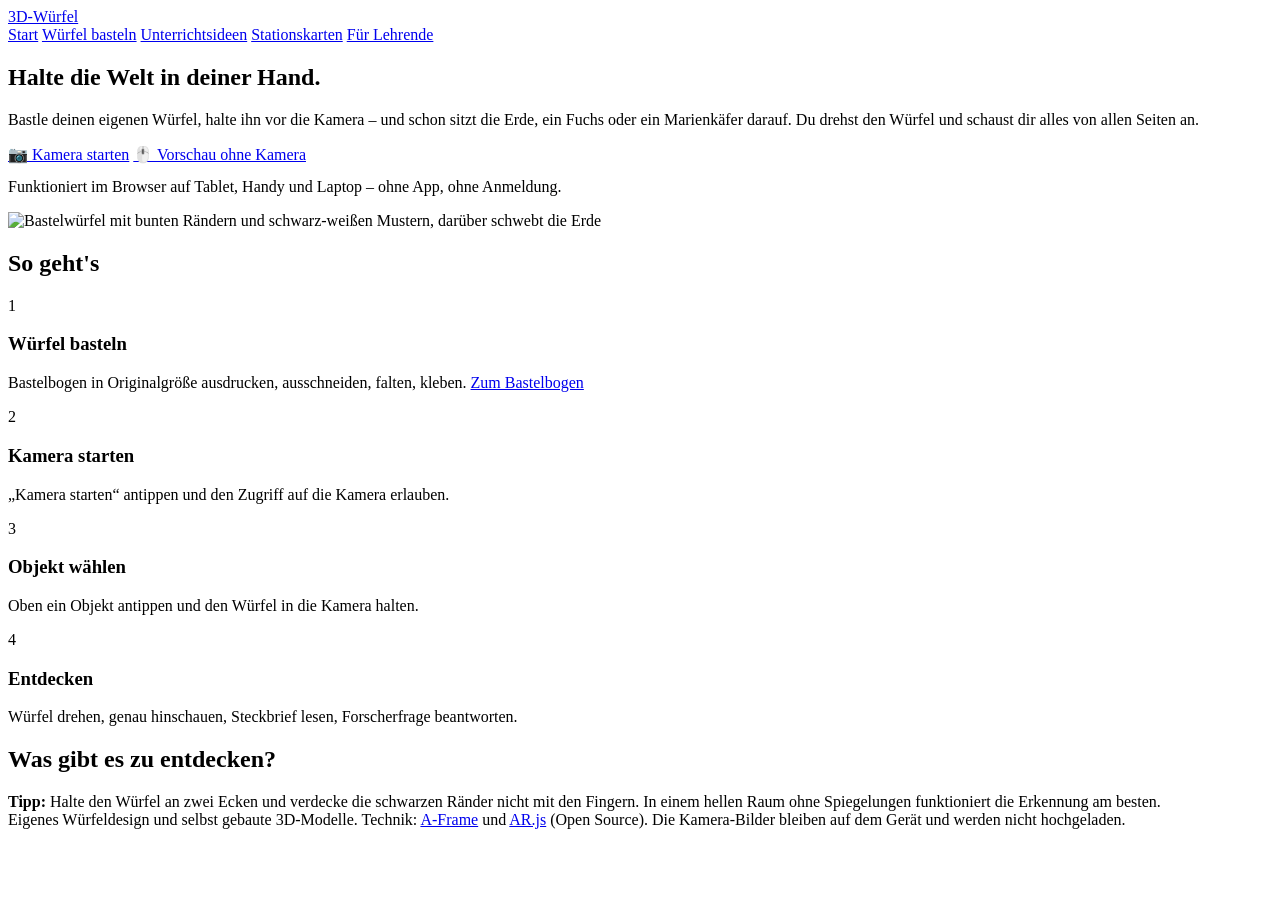
==== index.html @ ffc4199e "Add files via upload" ====
<!DOCTYPE html>
<html lang="de">
<head>
  <meta charset="utf-8">
  <meta name="viewport" content="width=device-width, initial-scale=1">
  <title>3D-Würfel – Entdecken mit Augmented Reality</title>
  <link rel="stylesheet" href="css/stil.css">
  <script src="js/objekte.js"></script>
</head>
<body>
<header class="kopf"><div class="huelle">
  <a class="logo" href="index.html"><span class="logo-wuerfel"><i></i><i></i><i></i><i></i></span>3D-Würfel</a>
  <nav class="navi">
    <a href="index.html" aria-current="page">Start</a>
    <a href="wuerfel.html">Würfel basteln</a>
    <a href="unterricht.html">Unterrichtsideen</a>
    <a href="stationen.html">Stationskarten</a>
    <a href="anleitung.html">Für Lehrende</a>
  </nav>
</div></header>

<main class="huelle">
  <section class="held">
    <div>
      <h1>Halte die Welt in deiner Hand.</h1>
      <p>Bastle deinen eigenen Würfel, halte ihn vor die Kamera – und schon sitzt die Erde, ein Fuchs oder ein Marienkäfer darauf. Du drehst den Würfel und schaust dir alles von allen Seiten an.</p>
      <div class="knopfreihe">
        <a class="knopf" href="ar.html">📷 Kamera starten</a>
        <a class="knopf zweit" href="vorschau.html">🖱️ Vorschau ohne Kamera</a>
      </div>
      <p class="klein" style="margin-top:14px">Funktioniert im Browser auf Tablet, Handy und Laptop – ohne App, ohne Anmeldung.</p>
    </div>
    <img src="bilder/wuerfel-3d.png" alt="Bastelwürfel mit bunten Rändern und schwarz-weißen Mustern, darüber schwebt die Erde">
  </section>

  <h2>So geht's</h2>
  <div class="raster">
    <div class="karte"><div class="schritt-nr" style="--farbe:var(--orange)">1</div><h3>Würfel basteln</h3>
      <p>Bastelbogen in Originalgröße ausdrucken, ausschneiden, falten, kleben. <a href="wuerfel.html">Zum Bastelbogen</a></p></div>
    <div class="karte"><div class="schritt-nr" style="--farbe:var(--tuerkis)">2</div><h3>Kamera starten</h3>
      <p>„Kamera starten“ antippen und den Zugriff auf die Kamera erlauben.</p></div>
    <div class="karte"><div class="schritt-nr" style="--farbe:var(--lila)">3</div><h3>Objekt wählen</h3>
      <p>Oben ein Objekt antippen und den Würfel in die Kamera halten.</p></div>
    <div class="karte"><div class="schritt-nr" style="--farbe:var(--gruen)">4</div><h3>Entdecken</h3>
      <p>Würfel drehen, genau hinschauen, Steckbrief lesen, Forscherfrage beantworten.</p></div>
  </div>

  <h2>Was gibt es zu entdecken?</h2>
  <div class="raster" id="galerie"></div>

  <div class="hinweis">
    <b>Tipp:</b> Halte den Würfel an zwei Ecken und verdecke die schwarzen Ränder nicht mit den Fingern. In einem hellen Raum ohne Spiegelungen funktioniert die Erkennung am besten.
  </div>
</main>

<footer><div class="huelle">
  Eigenes Würfeldesign und selbst gebaute 3D-Modelle. Technik: <a href="https://aframe.io">A-Frame</a> und <a href="https://ar-js-org.github.io/AR.js-Docs/">AR.js</a> (Open Source). Die Kamera-Bilder bleiben auf dem Gerät und werden nicht hochgeladen.
</div></footer>

<script>
  (function () {
    var g = document.getElementById("galerie");
    window.OBJEKTE.forEach(function (o) {
      var a = document.createElement("a");
      a.className = "karte objekt-karte";
      a.href = "vorschau.html?objekt=" + o.id;
      a.innerHTML = '<span class="emoji">' + o.emoji + '</span><span><b>' + o.name + '</b><br><span class="klein">' + o.fakten[0] + '</span></span>';
      g.appendChild(a);
    });
  })();
</script>
</body>
</html>
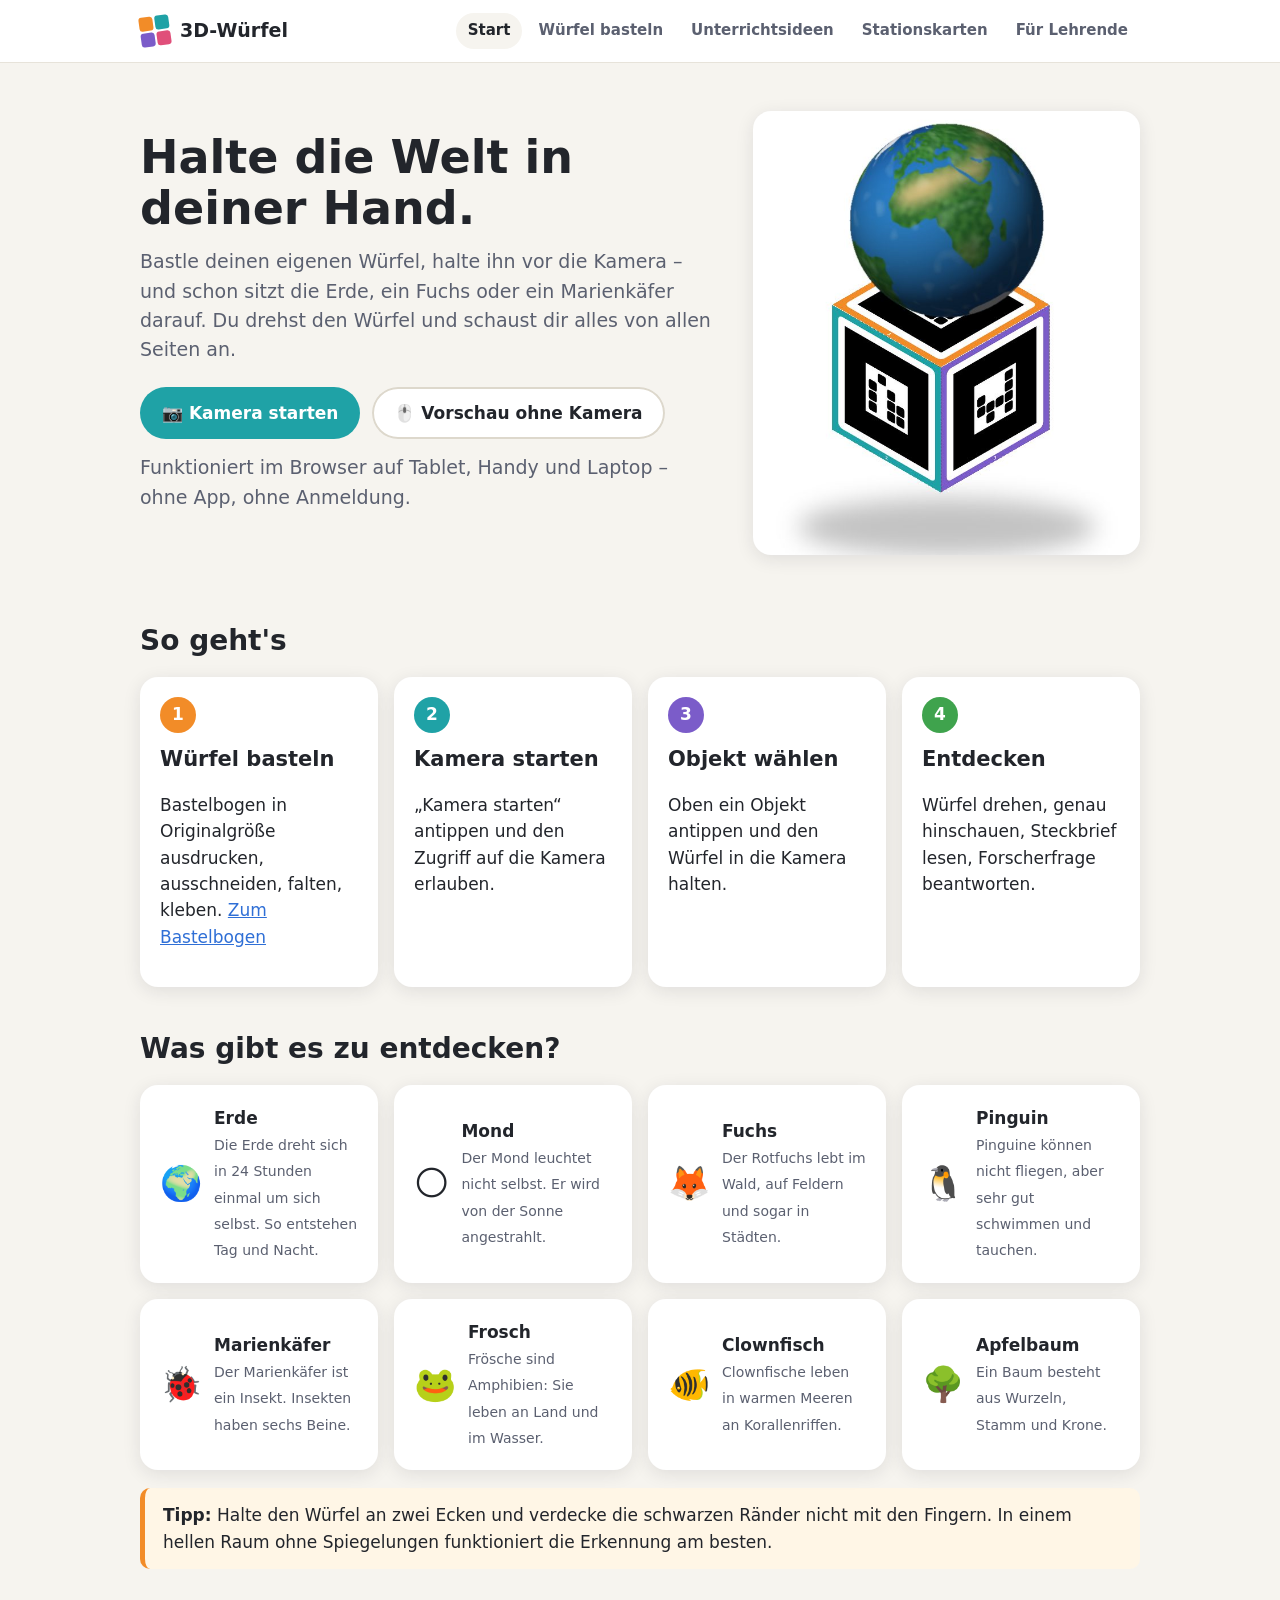
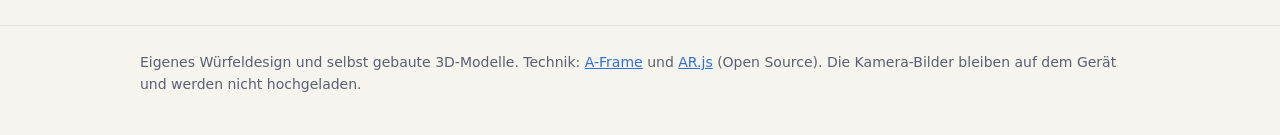
==== commit 3fe04ea7: "Add files via upload" ====
--- a/index.html
+++ b/index.html
@@ -4,8 +4,2094 @@
   <meta charset="utf-8">
   <meta name="viewport" content="width=device-width, initial-scale=1">
   <title>3D-Würfel – Entdecken mit Augmented Reality</title>
-  <link rel="stylesheet" href="css/stil.css">
-  <script src="js/objekte.js"></script>
+  <style>
+/* Gemeinsames Design – Farben wie die Würfelseiten */
+:root {
+  --orange: #F28C28; --tuerkis: #1FA2A6; --lila: #7B5CC9;
+  --gruen: #3FA34D; --blau: #2F6FD6; --pink: #E04F7A;
+  --text: #22252B; --grau: #5B6070; --hell: #F6F4EF; --karte: #FFFFFF;
+  --radius: 18px;
+  --schatten: 0 4px 18px rgba(30, 30, 50, .10);
+}
+* { box-sizing: border-box; }
+html, body { margin: 0; }
+body {
+  font-family: system-ui, -apple-system, "Segoe UI", Roboto, "Helvetica Neue", Arial, sans-serif;
+  color: var(--text); background: var(--hell); line-height: 1.55; font-size: 17px;
+}
+a { color: var(--blau); }
+.huelle { max-width: 1040px; margin: 0 auto; padding: 0 20px; }
+
+/* Kopfzeile */
+.kopf { background: #fff; border-bottom: 1px solid #E7E3DA; position: sticky; top: 0; z-index: 10; }
+.kopf .huelle { display: flex; align-items: center; gap: 18px; min-height: 62px; flex-wrap: wrap; }
+.logo { display: flex; align-items: center; gap: 10px; font-weight: 800; text-decoration: none; color: var(--text); font-size: 19px; }
+.logo-wuerfel { width: 30px; height: 30px; display: grid; grid-template-columns: 1fr 1fr; gap: 2px; transform: rotate(-8deg); }
+.logo-wuerfel i { border-radius: 3px; }
+.logo-wuerfel i:nth-child(1) { background: var(--orange); } .logo-wuerfel i:nth-child(2) { background: var(--tuerkis); }
+.logo-wuerfel i:nth-child(3) { background: var(--lila); }   .logo-wuerfel i:nth-child(4) { background: var(--pink); }
+.navi { display: flex; gap: 4px; flex-wrap: wrap; margin-left: auto; }
+.navi a { text-decoration: none; color: var(--grau); padding: 6px 12px; border-radius: 999px; font-weight: 600; font-size: 15px; }
+.navi a:hover, .navi a[aria-current] { background: var(--hell); color: var(--text); }
+
+/* Bausteine */
+.held { padding: 48px 0 24px; display: grid; grid-template-columns: 1.2fr .8fr; gap: 32px; align-items: center; }
+.held h1 { font-size: clamp(30px, 5vw, 46px); line-height: 1.1; margin: 0 0 14px; }
+.held p { font-size: 19px; color: var(--grau); margin: 0 0 22px; }
+.held img { width: 100%; border-radius: var(--radius); box-shadow: var(--schatten); background: #fff; }
+@media (max-width: 760px) { .held { grid-template-columns: 1fr; } }
+
+.knopf { display: inline-flex; align-items: center; gap: 8px; padding: 13px 22px; border-radius: 999px; font-weight: 700;
+  text-decoration: none; border: 0; cursor: pointer; font-size: 17px; background: var(--tuerkis); color: #fff; }
+.knopf.zweit { background: #fff; color: var(--text); box-shadow: inset 0 0 0 2px #DDD8CC; }
+.knopf:hover { filter: brightness(1.05); }
+.knopfreihe { display: flex; gap: 12px; flex-wrap: wrap; }
+
+h2 { font-size: 28px; margin: 40px 0 14px; }
+h3 { font-size: 21px; margin: 0 0 8px; }
+.raster { display: grid; grid-template-columns: repeat(auto-fill, minmax(230px, 1fr)); gap: 16px; }
+.karte { background: var(--karte); border-radius: var(--radius); padding: 20px; box-shadow: var(--schatten); }
+.karte.akzent { border-top: 6px solid var(--farbe, var(--tuerkis)); }
+.schritt-nr { width: 36px; height: 36px; border-radius: 50%; display: grid; place-items: center; color: #fff; font-weight: 800;
+  background: var(--farbe, var(--tuerkis)); margin-bottom: 10px; }
+.objekt-karte { text-decoration: none; color: inherit; display: flex; gap: 12px; align-items: center; }
+.objekt-karte .emoji { font-size: 34px; }
+.hinweis { background: #FFF6E6; border-left: 5px solid var(--orange); padding: 14px 18px; border-radius: 10px; margin: 18px 0; }
+.klein { font-size: 14px; color: var(--grau); }
+footer { margin-top: 56px; padding: 26px 0 40px; border-top: 1px solid #E7E3DA; color: var(--grau); font-size: 14px; }
+
+/* Unterrichtsbeispiele */
+.stunde { background: #fff; border-radius: var(--radius); box-shadow: var(--schatten); margin: 22px 0; overflow: hidden; }
+.stunde > header { padding: 18px 22px; color: #fff; background: var(--farbe, var(--tuerkis)); }
+.stunde > header h3 { margin: 0; font-size: 23px; }
+.stunde > header .meta { opacity: .95; font-size: 15px; margin-top: 4px; }
+.stunde .inhalt { padding: 6px 22px 20px; }
+.stunde table { width: 100%; border-collapse: collapse; font-size: 16px; }
+.stunde th, .stunde td { text-align: left; vertical-align: top; padding: 9px 10px; border-bottom: 1px solid #EEE; }
+.stunde th { width: 120px; color: var(--grau); font-weight: 700; }
+.stunde .phase { white-space: nowrap; font-weight: 700; }
+.etiketten { display: flex; gap: 6px; flex-wrap: wrap; margin: 12px 0; }
+.etikett { background: var(--hell); border-radius: 999px; padding: 3px 11px; font-size: 14px; font-weight: 600; }
+.inhaltsverzeichnis a { display: block; padding: 4px 0; }
+
+/* Druck */
+@media print {
+  .kopf, .knopfreihe, footer, .nicht-drucken { display: none !important; }
+  body { background: #fff; font-size: 12pt; }
+  .stunde, .karte { box-shadow: none; border: 1px solid #ccc; break-inside: avoid; }
+  .stunde > header { color: #000; background: #eee !important; }
+}
+
+</style>
+  <script>
+/* 3D-Objekte für den Würfel.
+   Jedes Objekt besteht aus Grundformen (sphere = Kugel, box = Quader, cylinder = Zylinder, cone = Kegel).
+   p = Position [x, y, z], s = Größe [x, y, z], r = Drehung in Grad [x, y, z], c = Farbe.
+   Statt 'teile' kann ein Objekt auch 'modell': 'modelle/datei.glb' haben (z. B. Export aus Tinkercad).
+   y zeigt nach oben, z nach vorne. Der Würfel ist 1,3 Einheiten groß. */
+window.OBJEKTE = [
+ {
+  "id": "erde",
+  "name": "Erde",
+  "emoji": "🌍",
+  "skala": 1.0,
+  "drehen": 30,
+  "neigung": 23.4,
+  "teile": [
+   {
+    "t": "sphere",
+    "p": [
+     0,
+     0,
+     0
+    ],
+    "s": [
+     1.1,
+     1.1,
+     1.1
+    ],
+    "r": [
+     0,
+     0,
+     0
+    ],
+    "c": "#FFFFFF",
+    "tex": "texturen/erde.jpg"
+   }
+  ],
+  "fakten": [
+   "Die Erde dreht sich in 24 Stunden einmal um sich selbst. So entstehen Tag und Nacht.",
+   "Ungefähr zwei Drittel der Erdoberfläche sind von Wasser bedeckt.",
+   "In einem Jahr wandert die Erde einmal um die Sonne."
+  ],
+  "frage": "Findest du Europa? Wo ist es gerade Nacht, wenn bei uns Tag ist?"
+ },
+ {
+  "id": "mond",
+  "name": "Mond",
+  "emoji": "🌕",
+  "skala": 1.0,
+  "drehen": 50,
+  "neigung": 0,
+  "teile": [
+   {
+    "t": "sphere",
+    "p": [
+     0,
+     0,
+     0
+    ],
+    "s": [
+     0.9,
+     0.9,
+     0.9
+    ],
+    "r": [
+     0,
+     0,
+     0
+    ],
+    "c": "#FFFFFF",
+    "tex": "texturen/mond.jpg"
+   }
+  ],
+  "fakten": [
+   "Der Mond leuchtet nicht selbst. Er wird von der Sonne angestrahlt.",
+   "Für eine Runde um die Erde braucht der Mond ungefähr einen Monat.",
+   "Die runden Löcher heißen Krater. Sie sind durch Einschläge von Gesteinsbrocken entstanden."
+  ],
+  "frage": "Warum sieht der Mond am Himmel nicht immer gleich aus?"
+ },
+ {
+  "id": "fuchs",
+  "name": "Fuchs",
+  "emoji": "🦊",
+  "skala": 1.05,
+  "teile": [
+   {
+    "t": "sphere",
+    "p": [
+     0,
+     0.02,
+     -0.05
+    ],
+    "s": [
+     0.5,
+     0.46,
+     0.85
+    ],
+    "r": [
+     0,
+     0,
+     0
+    ],
+    "c": "#E56B1F"
+   },
+   {
+    "t": "sphere",
+    "p": [
+     0,
+     -0.02,
+     0.26
+    ],
+    "s": [
+     0.36,
+     0.4,
+     0.3
+    ],
+    "r": [
+     0,
+     0,
+     0
+    ],
+    "c": "#F6EEDF"
+   },
+   {
+    "t": "sphere",
+    "p": [
+     0,
+     0.36,
+     0.42
+    ],
+    "s": [
+     0.42,
+     0.36,
+     0.38
+    ],
+    "r": [
+     0,
+     0,
+     0
+    ],
+    "c": "#E56B1F"
+   },
+   {
+    "t": "sphere",
+    "p": [
+     0.1,
+     0.3,
+     0.52
+    ],
+    "s": [
+     0.18,
+     0.16,
+     0.22
+    ],
+    "r": [
+     0,
+     0,
+     0
+    ],
+    "c": "#F6EEDF"
+   },
+   {
+    "t": "sphere",
+    "p": [
+     -0.1,
+     0.3,
+     0.52
+    ],
+    "s": [
+     0.18,
+     0.16,
+     0.22
+    ],
+    "r": [
+     0,
+     0,
+     0
+    ],
+    "c": "#F6EEDF"
+   },
+   {
+    "t": "cone",
+    "p": [
+     0,
+     0.31,
+     0.7
+    ],
+    "s": [
+     0.17,
+     0.3,
+     0.14
+    ],
+    "r": [
+     90,
+     0,
+     0
+    ],
+    "c": "#E56B1F"
+   },
+   {
+    "t": "sphere",
+    "p": [
+     0,
+     0.31,
+     0.85
+    ],
+    "s": [
+     0.07,
+     0.07,
+     0.07
+    ],
+    "r": [
+     0,
+     0,
+     0
+    ],
+    "c": "#2B211C"
+   },
+   {
+    "t": "sphere",
+    "p": [
+     0.1,
+     0.42,
+     0.6
+    ],
+    "s": [
+     0.06,
+     0.06,
+     0.06
+    ],
+    "r": [
+     0,
+     0,
+     0
+    ],
+    "c": "#2B211C"
+   },
+   {
+    "t": "sphere",
+    "p": [
+     -0.1,
+     0.42,
+     0.6
+    ],
+    "s": [
+     0.06,
+     0.06,
+     0.06
+    ],
+    "r": [
+     0,
+     0,
+     0
+    ],
+    "c": "#2B211C"
+   },
+   {
+    "t": "cone",
+    "p": [
+     0.13,
+     0.62,
+     0.38
+    ],
+    "s": [
+     0.15,
+     0.24,
+     0.08
+    ],
+    "r": [
+     0,
+     0,
+     -12
+    ],
+    "c": "#E56B1F"
+   },
+   {
+    "t": "cone",
+    "p": [
+     -0.13,
+     0.62,
+     0.38
+    ],
+    "s": [
+     0.15,
+     0.24,
+     0.08
+    ],
+    "r": [
+     0,
+     0,
+     12
+    ],
+    "c": "#E56B1F"
+   },
+   {
+    "t": "cone",
+    "p": [
+     0.13,
+     0.6,
+     0.395
+    ],
+    "s": [
+     0.08,
+     0.14,
+     0.04
+    ],
+    "r": [
+     0,
+     0,
+     -12
+    ],
+    "c": "#2B211C"
+   },
+   {
+    "t": "cone",
+    "p": [
+     -0.13,
+     0.6,
+     0.395
+    ],
+    "s": [
+     0.08,
+     0.14,
+     0.04
+    ],
+    "r": [
+     0,
+     0,
+     12
+    ],
+    "c": "#2B211C"
+   },
+   {
+    "t": "cylinder",
+    "p": [
+     0.14,
+     -0.3,
+     0.2
+    ],
+    "s": [
+     0.1,
+     0.3,
+     0.1
+    ],
+    "r": [
+     0,
+     0,
+     0
+    ],
+    "c": "#2B211C"
+   },
+   {
+    "t": "cylinder",
+    "p": [
+     -0.14,
+     -0.3,
+     0.2
+    ],
+    "s": [
+     0.1,
+     0.3,
+     0.1
+    ],
+    "r": [
+     0,
+     0,
+     0
+    ],
+    "c": "#2B211C"
+   },
+   {
+    "t": "cylinder",
+    "p": [
+     0.14,
+     -0.3,
+     -0.3
+    ],
+    "s": [
+     0.1,
+     0.3,
+     0.1
+    ],
+    "r": [
+     0,
+     0,
+     0
+    ],
+    "c": "#2B211C"
+   },
+   {
+    "t": "cylinder",
+    "p": [
+     -0.14,
+     -0.3,
+     -0.3
+    ],
+    "s": [
+     0.1,
+     0.3,
+     0.1
+    ],
+    "r": [
+     0,
+     0,
+     0
+    ],
+    "c": "#2B211C"
+   },
+   {
+    "t": "sphere",
+    "p": [
+     0,
+     -0.04,
+     -0.62
+    ],
+    "s": [
+     0.26,
+     0.26,
+     0.62
+    ],
+    "r": [
+     -25,
+     0,
+     0
+    ],
+    "c": "#E56B1F"
+   },
+   {
+    "t": "sphere",
+    "p": [
+     0,
+     -0.16,
+     -0.9
+    ],
+    "s": [
+     0.18,
+     0.18,
+     0.22
+    ],
+    "r": [
+     -25,
+     0,
+     0
+    ],
+    "c": "#F6EEDF"
+   }
+  ],
+  "fakten": [
+   "Der Rotfuchs lebt im Wald, auf Feldern und sogar in Städten.",
+   "Er frisst Mäuse, Insekten, Regenwürmer und auch Beeren.",
+   "Seine Wohnung heißt Bau, sein buschiger Schwanz heißt Lunte."
+  ],
+  "frage": "Wozu braucht der Fuchs seine großen Ohren?"
+ },
+ {
+  "id": "pinguin",
+  "name": "Pinguin",
+  "emoji": "🐧",
+  "skala": 1.05,
+  "teile": [
+   {
+    "t": "sphere",
+    "p": [
+     0,
+     -0.05,
+     0
+    ],
+    "s": [
+     0.6,
+     0.86,
+     0.56
+    ],
+    "r": [
+     0,
+     0,
+     0
+    ],
+    "c": "#24262B"
+   },
+   {
+    "t": "sphere",
+    "p": [
+     0,
+     -0.1,
+     0.1
+    ],
+    "s": [
+     0.48,
+     0.72,
+     0.42
+    ],
+    "r": [
+     0,
+     0,
+     0
+    ],
+    "c": "#F7F7F2"
+   },
+   {
+    "t": "sphere",
+    "p": [
+     0,
+     0.46,
+     0.02
+    ],
+    "s": [
+     0.42,
+     0.4,
+     0.4
+    ],
+    "r": [
+     0,
+     0,
+     0
+    ],
+    "c": "#24262B"
+   },
+   {
+    "t": "sphere",
+    "p": [
+     0.085,
+     0.47,
+     0.13
+    ],
+    "s": [
+     0.15,
+     0.18,
+     0.2
+    ],
+    "r": [
+     0,
+     0,
+     0
+    ],
+    "c": "#F7F7F2"
+   },
+   {
+    "t": "sphere",
+    "p": [
+     -0.085,
+     0.47,
+     0.13
+    ],
+    "s": [
+     0.15,
+     0.18,
+     0.2
+    ],
+    "r": [
+     0,
+     0,
+     0
+    ],
+    "c": "#F7F7F2"
+   },
+   {
+    "t": "sphere",
+    "p": [
+     0.085,
+     0.49,
+     0.22
+    ],
+    "s": [
+     0.055,
+     0.055,
+     0.055
+    ],
+    "r": [
+     0,
+     0,
+     0
+    ],
+    "c": "#24262B"
+   },
+   {
+    "t": "sphere",
+    "p": [
+     -0.085,
+     0.49,
+     0.22
+    ],
+    "s": [
+     0.055,
+     0.055,
+     0.055
+    ],
+    "r": [
+     0,
+     0,
+     0
+    ],
+    "c": "#24262B"
+   },
+   {
+    "t": "cone",
+    "p": [
+     0,
+     0.42,
+     0.28
+    ],
+    "s": [
+     0.1,
+     0.17,
+     0.08
+    ],
+    "r": [
+     90,
+     0,
+     0
+    ],
+    "c": "#F5A623"
+   },
+   {
+    "t": "sphere",
+    "p": [
+     0.31,
+     -0.02,
+     0
+    ],
+    "s": [
+     0.12,
+     0.52,
+     0.26
+    ],
+    "r": [
+     0,
+     0,
+     14
+    ],
+    "c": "#24262B"
+   },
+   {
+    "t": "sphere",
+    "p": [
+     -0.31,
+     -0.02,
+     0
+    ],
+    "s": [
+     0.12,
+     0.52,
+     0.26
+    ],
+    "r": [
+     0,
+     0,
+     -14
+    ],
+    "c": "#24262B"
+   },
+   {
+    "t": "sphere",
+    "p": [
+     0.12,
+     -0.49,
+     0.12
+    ],
+    "s": [
+     0.18,
+     0.06,
+     0.26
+    ],
+    "r": [
+     0,
+     0,
+     0
+    ],
+    "c": "#F5A623"
+   },
+   {
+    "t": "sphere",
+    "p": [
+     -0.12,
+     -0.49,
+     0.12
+    ],
+    "s": [
+     0.18,
+     0.06,
+     0.26
+    ],
+    "r": [
+     0,
+     0,
+     0
+    ],
+    "c": "#F5A623"
+   }
+  ],
+  "fakten": [
+   "Pinguine können nicht fliegen, aber sehr gut schwimmen und tauchen.",
+   "Ihre Flügel sind wie Flossen geformt.",
+   "Fast alle Pinguine leben auf der Südhalbkugel der Erde."
+  ],
+  "frage": "Warum ist der Bauch hell und der Rücken dunkel? Denk an Feinde im Wasser!"
+ },
+ {
+  "id": "marienkaefer",
+  "name": "Marienkäfer",
+  "emoji": "🐞",
+  "skala": 1.15,
+  "teile": [
+   {
+    "t": "sphere",
+    "p": [
+     0,
+     0,
+     0
+    ],
+    "s": [
+     0.8,
+     0.45,
+     0.95
+    ],
+    "r": [
+     0,
+     0,
+     0
+    ],
+    "c": "#D7261E"
+   },
+   {
+    "t": "cylinder",
+    "p": [
+     0,
+     -0.03,
+     0
+    ],
+    "s": [
+     0.79,
+     0.06,
+     0.93
+    ],
+    "r": [
+     0,
+     0,
+     0
+    ],
+    "c": "#24262B"
+   },
+   {
+    "t": "sphere",
+    "p": [
+     0,
+     0.0,
+     0
+    ],
+    "s": [
+     0.03,
+     0.458,
+     0.965
+    ],
+    "r": [
+     0,
+     0,
+     0
+    ],
+    "c": "#24262B"
+   },
+   {
+    "t": "sphere",
+    "p": [
+     0,
+     0.205,
+     0.4
+    ],
+    "s": [
+     0.13,
+     0.05,
+     0.08
+    ],
+    "r": [
+     0,
+     0,
+     0
+    ],
+    "c": "#24262B"
+   },
+   {
+    "t": "sphere",
+    "p": [
+     0,
+     0.0,
+     0.47
+    ],
+    "s": [
+     0.38,
+     0.26,
+     0.26
+    ],
+    "r": [
+     0,
+     0,
+     0
+    ],
+    "c": "#24262B"
+   },
+   {
+    "t": "sphere",
+    "p": [
+     0.1,
+     0.05,
+     0.57
+    ],
+    "s": [
+     0.07,
+     0.07,
+     0.07
+    ],
+    "r": [
+     0,
+     0,
+     0
+    ],
+    "c": "#F7F7F2"
+   },
+   {
+    "t": "sphere",
+    "p": [
+     -0.1,
+     0.05,
+     0.57
+    ],
+    "s": [
+     0.07,
+     0.07,
+     0.07
+    ],
+    "r": [
+     0,
+     0,
+     0
+    ],
+    "c": "#F7F7F2"
+   },
+   {
+    "t": "cylinder",
+    "p": [
+     0.07,
+     0.16,
+     0.6
+    ],
+    "s": [
+     0.018,
+     0.22,
+     0.018
+    ],
+    "r": [
+     35,
+     0,
+     -25
+    ],
+    "c": "#24262B"
+   },
+   {
+    "t": "cylinder",
+    "p": [
+     -0.07,
+     0.16,
+     0.6
+    ],
+    "s": [
+     0.018,
+     0.22,
+     0.018
+    ],
+    "r": [
+     35,
+     0,
+     25
+    ],
+    "c": "#24262B"
+   },
+   {
+    "t": "sphere",
+    "p": [
+     0.12,
+     0.25,
+     0.66
+    ],
+    "s": [
+     0.05,
+     0.05,
+     0.05
+    ],
+    "r": [
+     0,
+     0,
+     0
+    ],
+    "c": "#24262B"
+   },
+   {
+    "t": "sphere",
+    "p": [
+     -0.12,
+     0.25,
+     0.66
+    ],
+    "s": [
+     0.05,
+     0.05,
+     0.05
+    ],
+    "r": [
+     0,
+     0,
+     0
+    ],
+    "c": "#24262B"
+   },
+   {
+    "t": "cylinder",
+    "p": [
+     0.4,
+     -0.12,
+     0.18
+    ],
+    "s": [
+     0.03,
+     0.26,
+     0.03
+    ],
+    "r": [
+     0,
+     0,
+     65
+    ],
+    "c": "#24262B"
+   },
+   {
+    "t": "cylinder",
+    "p": [
+     -0.4,
+     -0.12,
+     0.18
+    ],
+    "s": [
+     0.03,
+     0.26,
+     0.03
+    ],
+    "r": [
+     0,
+     0,
+     -65
+    ],
+    "c": "#24262B"
+   },
+   {
+    "t": "cylinder",
+    "p": [
+     0.42,
+     -0.12,
+     0.0
+    ],
+    "s": [
+     0.03,
+     0.26,
+     0.03
+    ],
+    "r": [
+     0,
+     0,
+     65
+    ],
+    "c": "#24262B"
+   },
+   {
+    "t": "cylinder",
+    "p": [
+     -0.42,
+     -0.12,
+     0.0
+    ],
+    "s": [
+     0.03,
+     0.26,
+     0.03
+    ],
+    "r": [
+     0,
+     0,
+     -65
+    ],
+    "c": "#24262B"
+   },
+   {
+    "t": "cylinder",
+    "p": [
+     0.4,
+     -0.12,
+     -0.18
+    ],
+    "s": [
+     0.03,
+     0.26,
+     0.03
+    ],
+    "r": [
+     0,
+     0,
+     65
+    ],
+    "c": "#24262B"
+   },
+   {
+    "t": "cylinder",
+    "p": [
+     -0.4,
+     -0.12,
+     -0.18
+    ],
+    "s": [
+     0.03,
+     0.26,
+     0.03
+    ],
+    "r": [
+     0,
+     0,
+     -65
+    ],
+    "c": "#24262B"
+   },
+   {
+    "t": "sphere",
+    "p": [
+     0.17,
+     0.165,
+     0.2
+    ],
+    "s": [
+     0.13,
+     0.06,
+     0.13
+    ],
+    "r": [
+     0,
+     0,
+     0
+    ],
+    "c": "#24262B"
+   },
+   {
+    "t": "sphere",
+    "p": [
+     -0.17,
+     0.165,
+     0.2
+    ],
+    "s": [
+     0.13,
+     0.06,
+     0.13
+    ],
+    "r": [
+     0,
+     0,
+     0
+    ],
+    "c": "#24262B"
+   },
+   {
+    "t": "sphere",
+    "p": [
+     0.24,
+     0.161,
+     -0.08
+    ],
+    "s": [
+     0.13,
+     0.06,
+     0.13
+    ],
+    "r": [
+     0,
+     0,
+     0
+    ],
+    "c": "#24262B"
+   },
+   {
+    "t": "sphere",
+    "p": [
+     -0.24,
+     0.161,
+     -0.08
+    ],
+    "s": [
+     0.13,
+     0.06,
+     0.13
+    ],
+    "r": [
+     0,
+     0,
+     0
+    ],
+    "c": "#24262B"
+   },
+   {
+    "t": "sphere",
+    "p": [
+     0.13,
+     0.134,
+     -0.32
+    ],
+    "s": [
+     0.13,
+     0.06,
+     0.13
+    ],
+    "r": [
+     0,
+     0,
+     0
+    ],
+    "c": "#24262B"
+   },
+   {
+    "t": "sphere",
+    "p": [
+     -0.13,
+     0.134,
+     -0.32
+    ],
+    "s": [
+     0.13,
+     0.06,
+     0.13
+    ],
+    "r": [
+     0,
+     0,
+     0
+    ],
+    "c": "#24262B"
+   }
+  ],
+  "fakten": [
+   "Der Marienkäfer ist ein Insekt. Insekten haben sechs Beine.",
+   "Er frisst Blattläuse und hilft so im Garten.",
+   "Die Punkte verraten nicht sein Alter. Dieser hier ist ein Siebenpunkt-Marienkäfer."
+  ],
+  "frage": "Zähle die Beine und die Punkte. Stimmt es?"
+ },
+ {
+  "id": "frosch",
+  "name": "Frosch",
+  "emoji": "🐸",
+  "skala": 1.1,
+  "teile": [
+   {
+    "t": "sphere",
+    "p": [
+     0,
+     -0.06,
+     -0.08
+    ],
+    "s": [
+     0.74,
+     0.44,
+     0.72
+    ],
+    "r": [
+     0,
+     0,
+     0
+    ],
+    "c": "#3E9B3E"
+   },
+   {
+    "t": "sphere",
+    "p": [
+     0,
+     -0.13,
+     0.08
+    ],
+    "s": [
+     0.56,
+     0.3,
+     0.52
+    ],
+    "r": [
+     0,
+     0,
+     0
+    ],
+    "c": "#B7DD79"
+   },
+   {
+    "t": "sphere",
+    "p": [
+     0,
+     0.08,
+     0.28
+    ],
+    "s": [
+     0.66,
+     0.32,
+     0.46
+    ],
+    "r": [
+     0,
+     0,
+     0
+    ],
+    "c": "#3E9B3E"
+   },
+   {
+    "t": "sphere",
+    "p": [
+     0.18,
+     0.27,
+     0.3
+    ],
+    "s": [
+     0.19,
+     0.19,
+     0.19
+    ],
+    "r": [
+     0,
+     0,
+     0
+    ],
+    "c": "#3E9B3E"
+   },
+   {
+    "t": "sphere",
+    "p": [
+     -0.18,
+     0.27,
+     0.3
+    ],
+    "s": [
+     0.19,
+     0.19,
+     0.19
+    ],
+    "r": [
+     0,
+     0,
+     0
+    ],
+    "c": "#3E9B3E"
+   },
+   {
+    "t": "sphere",
+    "p": [
+     0.18,
+     0.3,
+     0.36
+    ],
+    "s": [
+     0.15,
+     0.15,
+     0.15
+    ],
+    "r": [
+     0,
+     0,
+     0
+    ],
+    "c": "#F7F7F2"
+   },
+   {
+    "t": "sphere",
+    "p": [
+     -0.18,
+     0.3,
+     0.36
+    ],
+    "s": [
+     0.15,
+     0.15,
+     0.15
+    ],
+    "r": [
+     0,
+     0,
+     0
+    ],
+    "c": "#F7F7F2"
+   },
+   {
+    "t": "sphere",
+    "p": [
+     0.19,
+     0.31,
+     0.43
+    ],
+    "s": [
+     0.065,
+     0.065,
+     0.065
+    ],
+    "r": [
+     0,
+     0,
+     0
+    ],
+    "c": "#24262B"
+   },
+   {
+    "t": "sphere",
+    "p": [
+     -0.19,
+     0.31,
+     0.43
+    ],
+    "s": [
+     0.065,
+     0.065,
+     0.065
+    ],
+    "r": [
+     0,
+     0,
+     0
+    ],
+    "c": "#24262B"
+   },
+   {
+    "t": "box",
+    "p": [
+     0,
+     0.05,
+     0.505
+    ],
+    "s": [
+     0.3,
+     0.018,
+     0.02
+    ],
+    "r": [
+     0,
+     0,
+     0
+    ],
+    "c": "#2E6B2E"
+   },
+   {
+    "t": "sphere",
+    "p": [
+     0.36,
+     -0.2,
+     -0.22
+    ],
+    "s": [
+     0.26,
+     0.22,
+     0.46
+    ],
+    "r": [
+     0,
+     0,
+     0
+    ],
+    "c": "#3E9B3E"
+   },
+   {
+    "t": "sphere",
+    "p": [
+     -0.36,
+     -0.2,
+     -0.22
+    ],
+    "s": [
+     0.26,
+     0.22,
+     0.46
+    ],
+    "r": [
+     0,
+     0,
+     0
+    ],
+    "c": "#3E9B3E"
+   },
+   {
+    "t": "sphere",
+    "p": [
+     0.4,
+     -0.37,
+     0.03
+    ],
+    "s": [
+     0.22,
+     0.05,
+     0.32
+    ],
+    "r": [
+     0,
+     0,
+     0
+    ],
+    "c": "#3E9B3E"
+   },
+   {
+    "t": "sphere",
+    "p": [
+     -0.4,
+     -0.37,
+     0.03
+    ],
+    "s": [
+     0.22,
+     0.05,
+     0.32
+    ],
+    "r": [
+     0,
+     0,
+     0
+    ],
+    "c": "#3E9B3E"
+   },
+   {
+    "t": "cylinder",
+    "p": [
+     0.22,
+     -0.28,
+     0.32
+    ],
+    "s": [
+     0.07,
+     0.2,
+     0.07
+    ],
+    "r": [
+     0,
+     0,
+     0
+    ],
+    "c": "#3E9B3E"
+   },
+   {
+    "t": "cylinder",
+    "p": [
+     -0.22,
+     -0.28,
+     0.32
+    ],
+    "s": [
+     0.07,
+     0.2,
+     0.07
+    ],
+    "r": [
+     0,
+     0,
+     0
+    ],
+    "c": "#3E9B3E"
+   },
+   {
+    "t": "sphere",
+    "p": [
+     0.24,
+     -0.38,
+     0.38
+    ],
+    "s": [
+     0.15,
+     0.04,
+     0.15
+    ],
+    "r": [
+     0,
+     0,
+     0
+    ],
+    "c": "#3E9B3E"
+   },
+   {
+    "t": "sphere",
+    "p": [
+     -0.24,
+     -0.38,
+     0.38
+    ],
+    "s": [
+     0.15,
+     0.04,
+     0.15
+    ],
+    "r": [
+     0,
+     0,
+     0
+    ],
+    "c": "#3E9B3E"
+   }
+  ],
+  "fakten": [
+   "Frösche sind Amphibien: Sie leben an Land und im Wasser.",
+   "Aus dem Laich schlüpfen Kaulquappen. Daraus werden Frösche.",
+   "Mit ihrer klebrigen Zunge fangen sie Insekten."
+  ],
+  "frage": "Warum hat der Frosch so lange Hinterbeine?"
+ },
+ {
+  "id": "fisch",
+  "name": "Clownfisch",
+  "emoji": "🐠",
+  "skala": 1.0,
+  "teile": [
+   {
+    "t": "sphere",
+    "p": [
+     0,
+     0,
+     0
+    ],
+    "s": [
+     0.34,
+     0.5,
+     1.0
+    ],
+    "r": [
+     0,
+     0,
+     0
+    ],
+    "c": "#F57C00"
+   },
+   {
+    "t": "cylinder",
+    "p": [
+     0,
+     0,
+     0.27
+    ],
+    "s": [
+     0.315,
+     0.06,
+     0.463
+    ],
+    "r": [
+     90,
+     0,
+     0
+    ],
+    "c": "#F7F7F2"
+   },
+   {
+    "t": "cylinder",
+    "p": [
+     0,
+     0,
+     -0.12
+    ],
+    "s": [
+     0.363,
+     0.06,
+     0.534
+    ],
+    "r": [
+     90,
+     0,
+     0
+    ],
+    "c": "#F7F7F2"
+   },
+   {
+    "t": "cylinder",
+    "p": [
+     0,
+     0,
+     -0.38
+    ],
+    "s": [
+     0.243,
+     0.05,
+     0.357
+    ],
+    "r": [
+     90,
+     0,
+     0
+    ],
+    "c": "#F7F7F2"
+   },
+   {
+    "t": "cone",
+    "p": [
+     0,
+     0,
+     -0.6
+    ],
+    "s": [
+     0.06,
+     0.3,
+     0.46
+    ],
+    "r": [
+     90,
+     0,
+     0
+    ],
+    "c": "#F57C00"
+   },
+   {
+    "t": "sphere",
+    "p": [
+     0,
+     0.24,
+     -0.02
+    ],
+    "s": [
+     0.04,
+     0.2,
+     0.5
+    ],
+    "r": [
+     0,
+     0,
+     0
+    ],
+    "c": "#F57C00"
+   },
+   {
+    "t": "sphere",
+    "p": [
+     0.17,
+     -0.06,
+     0.12
+    ],
+    "s": [
+     0.03,
+     0.12,
+     0.2
+    ],
+    "r": [
+     0,
+     25,
+     0
+    ],
+    "c": "#F57C00"
+   },
+   {
+    "t": "sphere",
+    "p": [
+     -0.17,
+     -0.06,
+     0.12
+    ],
+    "s": [
+     0.03,
+     0.12,
+     0.2
+    ],
+    "r": [
+     0,
+     -25,
+     0
+    ],
+    "c": "#F57C00"
+   },
+   {
+    "t": "sphere",
+    "p": [
+     0.115,
+     0.07,
+     0.36
+    ],
+    "s": [
+     0.1,
+     0.1,
+     0.1
+    ],
+    "r": [
+     0,
+     0,
+     0
+    ],
+    "c": "#F7F7F2"
+   },
+   {
+    "t": "sphere",
+    "p": [
+     -0.115,
+     0.07,
+     0.36
+    ],
+    "s": [
+     0.1,
+     0.1,
+     0.1
+    ],
+    "r": [
+     0,
+     0,
+     0
+    ],
+    "c": "#F7F7F2"
+   },
+   {
+    "t": "sphere",
+    "p": [
+     0.15,
+     0.07,
+     0.39
+    ],
+    "s": [
+     0.05,
+     0.05,
+     0.05
+    ],
+    "r": [
+     0,
+     0,
+     0
+    ],
+    "c": "#24262B"
+   },
+   {
+    "t": "sphere",
+    "p": [
+     -0.15,
+     0.07,
+     0.39
+    ],
+    "s": [
+     0.05,
+     0.05,
+     0.05
+    ],
+    "r": [
+     0,
+     0,
+     0
+    ],
+    "c": "#24262B"
+   }
+  ],
+  "fakten": [
+   "Clownfische leben in warmen Meeren an Korallenriffen.",
+   "Sie wohnen in Seeanemonen. Eine Schleimschicht schützt sie vor deren Nesseln.",
+   "Fische atmen mit Kiemen unter Wasser."
+  ],
+  "frage": "Wo auf der Erde gibt es Korallenriffe? Suche mit dem Erd-Würfel!"
+ },
+ {
+  "id": "baum",
+  "name": "Apfelbaum",
+  "emoji": "🌳",
+  "skala": 1.0,
+  "teile": [
+   {
+    "t": "cylinder",
+    "p": [
+     0,
+     -0.58,
+     0
+    ],
+    "s": [
+     0.85,
+     0.05,
+     0.85
+    ],
+    "r": [
+     0,
+     0,
+     0
+    ],
+    "c": "#8CC152"
+   },
+   {
+    "t": "cylinder",
+    "p": [
+     0,
+     -0.28,
+     0
+    ],
+    "s": [
+     0.17,
+     0.6,
+     0.17
+    ],
+    "r": [
+     0,
+     0,
+     0
+    ],
+    "c": "#7A4E2D"
+   },
+   {
+    "t": "cylinder",
+    "p": [
+     0.12,
+     -0.02,
+     0
+    ],
+    "s": [
+     0.06,
+     0.3,
+     0.06
+    ],
+    "r": [
+     0,
+     0,
+     -40
+    ],
+    "c": "#7A4E2D"
+   },
+   {
+    "t": "sphere",
+    "p": [
+     0,
+     0.22,
+     0
+    ],
+    "s": [
+     0.72,
+     0.72,
+     0.72
+    ],
+    "r": [
+     0,
+     0,
+     0
+    ],
+    "c": "#3F8F3A"
+   },
+   {
+    "t": "sphere",
+    "p": [
+     0.25,
+     0.1,
+     0.12
+    ],
+    "s": [
+     0.46,
+     0.46,
+     0.46
+    ],
+    "r": [
+     0,
+     0,
+     0
+    ],
+    "c": "#56A845"
+   },
+   {
+    "t": "sphere",
+    "p": [
+     -0.24,
+     0.12,
+     -0.06
+    ],
+    "s": [
+     0.46,
+     0.46,
+     0.46
+    ],
+    "r": [
+     0,
+     0,
+     0
+    ],
+    "c": "#56A845"
+   },
+   {
+    "t": "sphere",
+    "p": [
+     0.02,
+     0.45,
+     -0.06
+    ],
+    "s": [
+     0.46,
+     0.46,
+     0.46
+    ],
+    "r": [
+     0,
+     0,
+     0
+    ],
+    "c": "#56A845"
+   },
+   {
+    "t": "sphere",
+    "p": [
+     -0.08,
+     0.1,
+     0.27
+    ],
+    "s": [
+     0.4,
+     0.4,
+     0.4
+    ],
+    "r": [
+     0,
+     0,
+     0
+    ],
+    "c": "#3F8F3A"
+   },
+   {
+    "t": "sphere",
+    "p": [
+     0.2,
+     0.0,
+     0.33
+    ],
+    "s": [
+     0.09,
+     0.09,
+     0.09
+    ],
+    "r": [
+     0,
+     0,
+     0
+    ],
+    "c": "#D9302B"
+   },
+   {
+    "t": "sphere",
+    "p": [
+     -0.3,
+     0.2,
+     0.2
+    ],
+    "s": [
+     0.09,
+     0.09,
+     0.09
+    ],
+    "r": [
+     0,
+     0,
+     0
+    ],
+    "c": "#D9302B"
+   },
+   {
+    "t": "sphere",
+    "p": [
+     0.05,
+     0.38,
+     0.3
+    ],
+    "s": [
+     0.09,
+     0.09,
+     0.09
+    ],
+    "r": [
+     0,
+     0,
+     0
+    ],
+    "c": "#D9302B"
+   },
+   {
+    "t": "sphere",
+    "p": [
+     0.38,
+     0.28,
+     -0.05
+    ],
+    "s": [
+     0.09,
+     0.09,
+     0.09
+    ],
+    "r": [
+     0,
+     0,
+     0
+    ],
+    "c": "#D9302B"
+   },
+   {
+    "t": "sphere",
+    "p": [
+     -0.15,
+     -0.05,
+     0.3
+    ],
+    "s": [
+     0.09,
+     0.09,
+     0.09
+    ],
+    "r": [
+     0,
+     0,
+     0
+    ],
+    "c": "#D9302B"
+   }
+  ],
+  "fakten": [
+   "Ein Baum besteht aus Wurzeln, Stamm und Krone.",
+   "Die Blätter nutzen das Sonnenlicht und geben Sauerstoff ab.",
+   "An den Jahresringen im Stamm kann man das Alter eines Baumes ablesen."
+  ],
+  "frage": "Was verändert sich am Apfelbaum im Frühling, Sommer, Herbst und Winter?"
+ }
+];
+
+</script>
 </head>
 <body>
 <header class="kopf"><div class="huelle">
@@ -30,7 +2116,7 @@
       </div>
       <p class="klein" style="margin-top:14px">Funktioniert im Browser auf Tablet, Handy und Laptop – ohne App, ohne Anmeldung.</p>
     </div>
-    <img src="bilder/wuerfel-3d.png" alt="Bastelwürfel mit bunten Rändern und schwarz-weißen Mustern, darüber schwebt die Erde">
+    <img src="[data-uri]" alt="Bastelwürfel mit bunten Rändern und schwarz-weißen Mustern, darüber schwebt die Erde">
   </section>
 
   <h2>So geht's</h2>
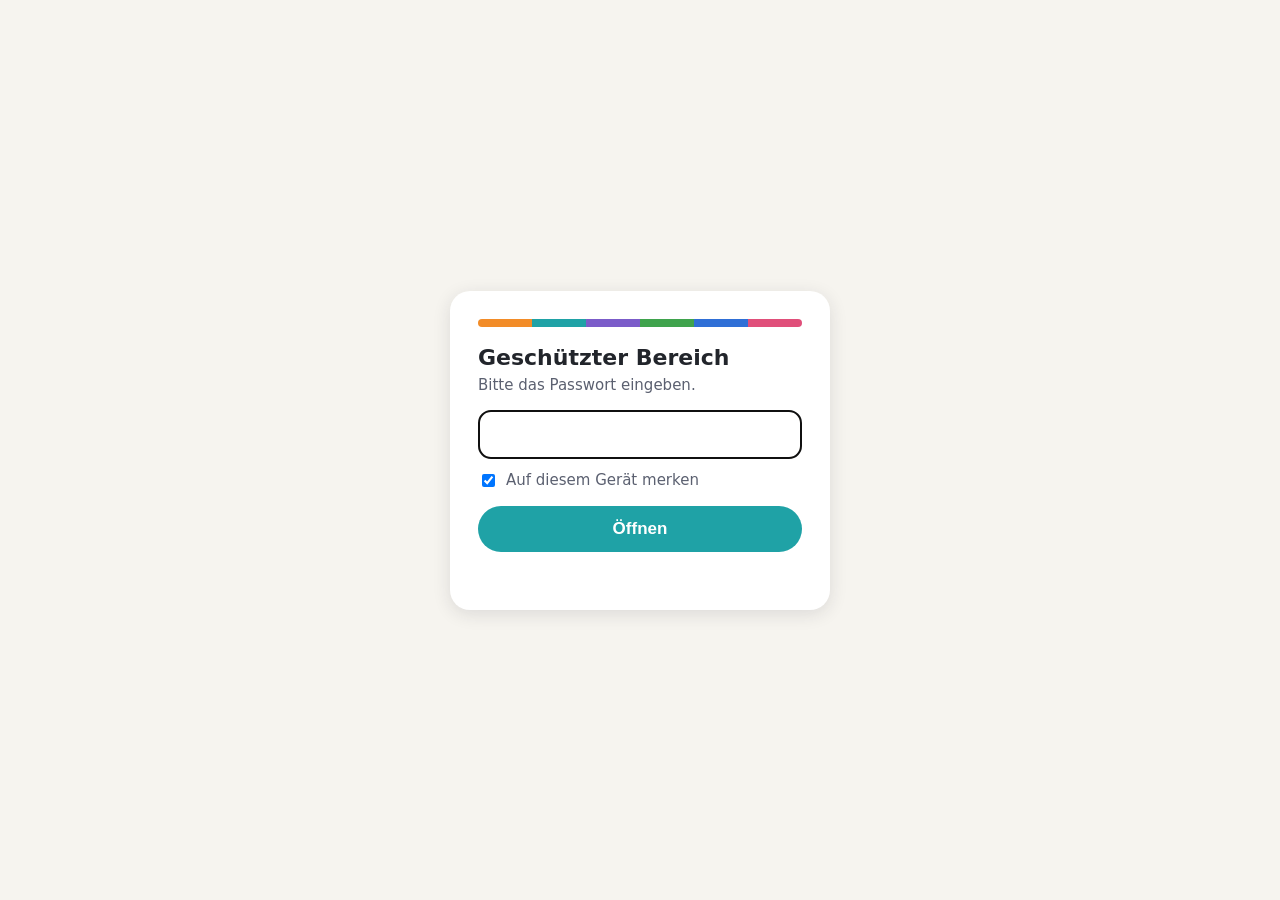
==== commit 4db74730: "Add files via upload" ====
--- a/index.html
+++ b/index.html
@@ -1,2159 +1,94 @@
 <!DOCTYPE html>
 <html lang="de">
 <head>
-  <meta charset="utf-8">
-  <meta name="viewport" content="width=device-width, initial-scale=1">
-  <title>3D-Würfel – Entdecken mit Augmented Reality</title>
-  <style>
-/* Gemeinsames Design – Farben wie die Würfelseiten */
-:root {
-  --orange: #F28C28; --tuerkis: #1FA2A6; --lila: #7B5CC9;
-  --gruen: #3FA34D; --blau: #2F6FD6; --pink: #E04F7A;
-  --text: #22252B; --grau: #5B6070; --hell: #F6F4EF; --karte: #FFFFFF;
-  --radius: 18px;
-  --schatten: 0 4px 18px rgba(30, 30, 50, .10);
-}
-* { box-sizing: border-box; }
-html, body { margin: 0; }
-body {
-  font-family: system-ui, -apple-system, "Segoe UI", Roboto, "Helvetica Neue", Arial, sans-serif;
-  color: var(--text); background: var(--hell); line-height: 1.55; font-size: 17px;
-}
-a { color: var(--blau); }
-.huelle { max-width: 1040px; margin: 0 auto; padding: 0 20px; }
-
-/* Kopfzeile */
-.kopf { background: #fff; border-bottom: 1px solid #E7E3DA; position: sticky; top: 0; z-index: 10; }
-.kopf .huelle { display: flex; align-items: center; gap: 18px; min-height: 62px; flex-wrap: wrap; }
-.logo { display: flex; align-items: center; gap: 10px; font-weight: 800; text-decoration: none; color: var(--text); font-size: 19px; }
-.logo-wuerfel { width: 30px; height: 30px; display: grid; grid-template-columns: 1fr 1fr; gap: 2px; transform: rotate(-8deg); }
-.logo-wuerfel i { border-radius: 3px; }
-.logo-wuerfel i:nth-child(1) { background: var(--orange); } .logo-wuerfel i:nth-child(2) { background: var(--tuerkis); }
-.logo-wuerfel i:nth-child(3) { background: var(--lila); }   .logo-wuerfel i:nth-child(4) { background: var(--pink); }
-.navi { display: flex; gap: 4px; flex-wrap: wrap; margin-left: auto; }
-.navi a { text-decoration: none; color: var(--grau); padding: 6px 12px; border-radius: 999px; font-weight: 600; font-size: 15px; }
-.navi a:hover, .navi a[aria-current] { background: var(--hell); color: var(--text); }
-
-/* Bausteine */
-.held { padding: 48px 0 24px; display: grid; grid-template-columns: 1.2fr .8fr; gap: 32px; align-items: center; }
-.held h1 { font-size: clamp(30px, 5vw, 46px); line-height: 1.1; margin: 0 0 14px; }
-.held p { font-size: 19px; color: var(--grau); margin: 0 0 22px; }
-.held img { width: 100%; border-radius: var(--radius); box-shadow: var(--schatten); background: #fff; }
-@media (max-width: 760px) { .held { grid-template-columns: 1fr; } }
-
-.knopf { display: inline-flex; align-items: center; gap: 8px; padding: 13px 22px; border-radius: 999px; font-weight: 700;
-  text-decoration: none; border: 0; cursor: pointer; font-size: 17px; background: var(--tuerkis); color: #fff; }
-.knopf.zweit { background: #fff; color: var(--text); box-shadow: inset 0 0 0 2px #DDD8CC; }
-.knopf:hover { filter: brightness(1.05); }
-.knopfreihe { display: flex; gap: 12px; flex-wrap: wrap; }
-
-h2 { font-size: 28px; margin: 40px 0 14px; }
-h3 { font-size: 21px; margin: 0 0 8px; }
-.raster { display: grid; grid-template-columns: repeat(auto-fill, minmax(230px, 1fr)); gap: 16px; }
-.karte { background: var(--karte); border-radius: var(--radius); padding: 20px; box-shadow: var(--schatten); }
-.karte.akzent { border-top: 6px solid var(--farbe, var(--tuerkis)); }
-.schritt-nr { width: 36px; height: 36px; border-radius: 50%; display: grid; place-items: center; color: #fff; font-weight: 800;
-  background: var(--farbe, var(--tuerkis)); margin-bottom: 10px; }
-.objekt-karte { text-decoration: none; color: inherit; display: flex; gap: 12px; align-items: center; }
-.objekt-karte .emoji { font-size: 34px; }
-.hinweis { background: #FFF6E6; border-left: 5px solid var(--orange); padding: 14px 18px; border-radius: 10px; margin: 18px 0; }
-.klein { font-size: 14px; color: var(--grau); }
-footer { margin-top: 56px; padding: 26px 0 40px; border-top: 1px solid #E7E3DA; color: var(--grau); font-size: 14px; }
-
-/* Unterrichtsbeispiele */
-.stunde { background: #fff; border-radius: var(--radius); box-shadow: var(--schatten); margin: 22px 0; overflow: hidden; }
-.stunde > header { padding: 18px 22px; color: #fff; background: var(--farbe, var(--tuerkis)); }
-.stunde > header h3 { margin: 0; font-size: 23px; }
-.stunde > header .meta { opacity: .95; font-size: 15px; margin-top: 4px; }
-.stunde .inhalt { padding: 6px 22px 20px; }
-.stunde table { width: 100%; border-collapse: collapse; font-size: 16px; }
-.stunde th, .stunde td { text-align: left; vertical-align: top; padding: 9px 10px; border-bottom: 1px solid #EEE; }
-.stunde th { width: 120px; color: var(--grau); font-weight: 700; }
-.stunde .phase { white-space: nowrap; font-weight: 700; }
-.etiketten { display: flex; gap: 6px; flex-wrap: wrap; margin: 12px 0; }
-.etikett { background: var(--hell); border-radius: 999px; padding: 3px 11px; font-size: 14px; font-weight: 600; }
-.inhaltsverzeichnis a { display: block; padding: 4px 0; }
-
-/* Druck */
-@media print {
-  .kopf, .knopfreihe, footer, .nicht-drucken { display: none !important; }
-  body { background: #fff; font-size: 12pt; }
-  .stunde, .karte { box-shadow: none; border: 1px solid #ccc; break-inside: avoid; }
-  .stunde > header { color: #000; background: #eee !important; }
-}
-
+<meta charset="utf-8">
+<meta name="viewport" content="width=device-width, initial-scale=1">
+<meta name="robots" content="noindex, nofollow, noarchive, nosnippet, noimageindex">
+<meta name="referrer" content="no-referrer">
+<title>Geschützter Bereich</title>
+<style>
+  html,body{margin:0;height:100%;font-family:system-ui,-apple-system,"Segoe UI",Roboto,Arial,sans-serif;background:#F6F4EF;color:#22252B}
+  .huelle{min-height:100%;display:grid;place-items:center;padding:20px;box-sizing:border-box}
+  .box{background:#fff;border-radius:20px;box-shadow:0 4px 18px rgba(30,30,50,.12);padding:28px;max-width:380px;width:100%;box-sizing:border-box}
+  .streifen{display:flex;height:8px;border-radius:4px;overflow:hidden;margin-bottom:18px}
+  .streifen i{flex:1}
+  h1{font-size:22px;margin:0 0 6px} p{margin:0 0 16px;color:#5B6070;font-size:15px}
+  input[type=password]{width:100%;box-sizing:border-box;font-size:18px;padding:12px 14px;border:2px solid #DDD8CC;border-radius:12px;margin-bottom:12px}
+  label{display:flex;gap:8px;align-items:center;font-size:15px;margin-bottom:16px;color:#5B6070}
+  button{width:100%;border:0;border-radius:999px;background:#1FA2A6;color:#fff;font-size:17px;font-weight:700;padding:13px;cursor:pointer}
+  .fehler{color:#C0392B;font-weight:600;font-size:15px;min-height:20px;margin-top:10px}
+  [hidden]{display:none!important}
 </style>
-  <script>
-/* 3D-Objekte für den Würfel.
-   Jedes Objekt besteht aus Grundformen (sphere = Kugel, box = Quader, cylinder = Zylinder, cone = Kegel).
-   p = Position [x, y, z], s = Größe [x, y, z], r = Drehung in Grad [x, y, z], c = Farbe.
-   Statt 'teile' kann ein Objekt auch 'modell': 'modelle/datei.glb' haben (z. B. Export aus Tinkercad).
-   y zeigt nach oben, z nach vorne. Der Würfel ist 1,3 Einheiten groß. */
-window.OBJEKTE = [
- {
-  "id": "erde",
-  "name": "Erde",
-  "emoji": "🌍",
-  "skala": 1.0,
-  "drehen": 30,
-  "neigung": 23.4,
-  "teile": [
-   {
-    "t": "sphere",
-    "p": [
-     0,
-     0,
-     0
-    ],
-    "s": [
-     1.1,
-     1.1,
-     1.1
-    ],
-    "r": [
-     0,
-     0,
-     0
-    ],
-    "c": "#FFFFFF",
-    "tex": "texturen/erde.jpg"
-   }
-  ],
-  "fakten": [
-   "Die Erde dreht sich in 24 Stunden einmal um sich selbst. So entstehen Tag und Nacht.",
-   "Ungefähr zwei Drittel der Erdoberfläche sind von Wasser bedeckt.",
-   "In einem Jahr wandert die Erde einmal um die Sonne."
-  ],
-  "frage": "Findest du Europa? Wo ist es gerade Nacht, wenn bei uns Tag ist?"
- },
- {
-  "id": "mond",
-  "name": "Mond",
-  "emoji": "🌕",
-  "skala": 1.0,
-  "drehen": 50,
-  "neigung": 0,
-  "teile": [
-   {
-    "t": "sphere",
-    "p": [
-     0,
-     0,
-     0
-    ],
-    "s": [
-     0.9,
-     0.9,
-     0.9
-    ],
-    "r": [
-     0,
-     0,
-     0
-    ],
-    "c": "#FFFFFF",
-    "tex": "texturen/mond.jpg"
-   }
-  ],
-  "fakten": [
-   "Der Mond leuchtet nicht selbst. Er wird von der Sonne angestrahlt.",
-   "Für eine Runde um die Erde braucht der Mond ungefähr einen Monat.",
-   "Die runden Löcher heißen Krater. Sie sind durch Einschläge von Gesteinsbrocken entstanden."
-  ],
-  "frage": "Warum sieht der Mond am Himmel nicht immer gleich aus?"
- },
- {
-  "id": "fuchs",
-  "name": "Fuchs",
-  "emoji": "🦊",
-  "skala": 1.05,
-  "teile": [
-   {
-    "t": "sphere",
-    "p": [
-     0,
-     0.02,
-     -0.05
-    ],
-    "s": [
-     0.5,
-     0.46,
-     0.85
-    ],
-    "r": [
-     0,
-     0,
-     0
-    ],
-    "c": "#E56B1F"
-   },
-   {
-    "t": "sphere",
-    "p": [
-     0,
-     -0.02,
-     0.26
-    ],
-    "s": [
-     0.36,
-     0.4,
-     0.3
-    ],
-    "r": [
-     0,
-     0,
-     0
-    ],
-    "c": "#F6EEDF"
-   },
-   {
-    "t": "sphere",
-    "p": [
-     0,
-     0.36,
-     0.42
-    ],
-    "s": [
-     0.42,
-     0.36,
-     0.38
-    ],
-    "r": [
-     0,
-     0,
-     0
-    ],
-    "c": "#E56B1F"
-   },
-   {
-    "t": "sphere",
-    "p": [
-     0.1,
-     0.3,
-     0.52
-    ],
-    "s": [
-     0.18,
-     0.16,
-     0.22
-    ],
-    "r": [
-     0,
-     0,
-     0
-    ],
-    "c": "#F6EEDF"
-   },
-   {
-    "t": "sphere",
-    "p": [
-     -0.1,
-     0.3,
-     0.52
-    ],
-    "s": [
-     0.18,
-     0.16,
-     0.22
-    ],
-    "r": [
-     0,
-     0,
-     0
-    ],
-    "c": "#F6EEDF"
-   },
-   {
-    "t": "cone",
-    "p": [
-     0,
-     0.31,
-     0.7
-    ],
-    "s": [
-     0.17,
-     0.3,
-     0.14
-    ],
-    "r": [
-     90,
-     0,
-     0
-    ],
-    "c": "#E56B1F"
-   },
-   {
-    "t": "sphere",
-    "p": [
-     0,
-     0.31,
-     0.85
-    ],
-    "s": [
-     0.07,
-     0.07,
-     0.07
-    ],
-    "r": [
-     0,
-     0,
-     0
-    ],
-    "c": "#2B211C"
-   },
-   {
-    "t": "sphere",
-    "p": [
-     0.1,
-     0.42,
-     0.6
-    ],
-    "s": [
-     0.06,
-     0.06,
-     0.06
-    ],
-    "r": [
-     0,
-     0,
-     0
-    ],
-    "c": "#2B211C"
-   },
-   {
-    "t": "sphere",
-    "p": [
-     -0.1,
-     0.42,
-     0.6
-    ],
-    "s": [
-     0.06,
-     0.06,
-     0.06
-    ],
-    "r": [
-     0,
-     0,
-     0
-    ],
-    "c": "#2B211C"
-   },
-   {
-    "t": "cone",
-    "p": [
-     0.13,
-     0.62,
-     0.38
-    ],
-    "s": [
-     0.15,
-     0.24,
-     0.08
-    ],
-    "r": [
-     0,
-     0,
-     -12
-    ],
-    "c": "#E56B1F"
-   },
-   {
-    "t": "cone",
-    "p": [
-     -0.13,
-     0.62,
-     0.38
-    ],
-    "s": [
-     0.15,
-     0.24,
-     0.08
-    ],
-    "r": [
-     0,
-     0,
-     12
-    ],
-    "c": "#E56B1F"
-   },
-   {
-    "t": "cone",
-    "p": [
-     0.13,
-     0.6,
-     0.395
-    ],
-    "s": [
-     0.08,
-     0.14,
-     0.04
-    ],
-    "r": [
-     0,
-     0,
-     -12
-    ],
-    "c": "#2B211C"
-   },
-   {
-    "t": "cone",
-    "p": [
-     -0.13,
-     0.6,
-     0.395
-    ],
-    "s": [
-     0.08,
-     0.14,
-     0.04
-    ],
-    "r": [
-     0,
-     0,
-     12
-    ],
-    "c": "#2B211C"
-   },
-   {
-    "t": "cylinder",
-    "p": [
-     0.14,
-     -0.3,
-     0.2
-    ],
-    "s": [
-     0.1,
-     0.3,
-     0.1
-    ],
-    "r": [
-     0,
-     0,
-     0
-    ],
-    "c": "#2B211C"
-   },
-   {
-    "t": "cylinder",
-    "p": [
-     -0.14,
-     -0.3,
-     0.2
-    ],
-    "s": [
-     0.1,
-     0.3,
-     0.1
-    ],
-    "r": [
-     0,
-     0,
-     0
-    ],
-    "c": "#2B211C"
-   },
-   {
-    "t": "cylinder",
-    "p": [
-     0.14,
-     -0.3,
-     -0.3
-    ],
-    "s": [
-     0.1,
-     0.3,
-     0.1
-    ],
-    "r": [
-     0,
-     0,
-     0
-    ],
-    "c": "#2B211C"
-   },
-   {
-    "t": "cylinder",
-    "p": [
-     -0.14,
-     -0.3,
-     -0.3
-    ],
-    "s": [
-     0.1,
-     0.3,
-     0.1
-    ],
-    "r": [
-     0,
-     0,
-     0
-    ],
-    "c": "#2B211C"
-   },
-   {
-    "t": "sphere",
-    "p": [
-     0,
-     -0.04,
-     -0.62
-    ],
-    "s": [
-     0.26,
-     0.26,
-     0.62
-    ],
-    "r": [
-     -25,
-     0,
-     0
-    ],
-    "c": "#E56B1F"
-   },
-   {
-    "t": "sphere",
-    "p": [
-     0,
-     -0.16,
-     -0.9
-    ],
-    "s": [
-     0.18,
-     0.18,
-     0.22
-    ],
-    "r": [
-     -25,
-     0,
-     0
-    ],
-    "c": "#F6EEDF"
-   }
-  ],
-  "fakten": [
-   "Der Rotfuchs lebt im Wald, auf Feldern und sogar in Städten.",
-   "Er frisst Mäuse, Insekten, Regenwürmer und auch Beeren.",
-   "Seine Wohnung heißt Bau, sein buschiger Schwanz heißt Lunte."
-  ],
-  "frage": "Wozu braucht der Fuchs seine großen Ohren?"
- },
- {
-  "id": "pinguin",
-  "name": "Pinguin",
-  "emoji": "🐧",
-  "skala": 1.05,
-  "teile": [
-   {
-    "t": "sphere",
-    "p": [
-     0,
-     -0.05,
-     0
-    ],
-    "s": [
-     0.6,
-     0.86,
-     0.56
-    ],
-    "r": [
-     0,
-     0,
-     0
-    ],
-    "c": "#24262B"
-   },
-   {
-    "t": "sphere",
-    "p": [
-     0,
-     -0.1,
-     0.1
-    ],
-    "s": [
-     0.48,
-     0.72,
-     0.42
-    ],
-    "r": [
-     0,
-     0,
-     0
-    ],
-    "c": "#F7F7F2"
-   },
-   {
-    "t": "sphere",
-    "p": [
-     0,
-     0.46,
-     0.02
-    ],
-    "s": [
-     0.42,
-     0.4,
-     0.4
-    ],
-    "r": [
-     0,
-     0,
-     0
-    ],
-    "c": "#24262B"
-   },
-   {
-    "t": "sphere",
-    "p": [
-     0.085,
-     0.47,
-     0.13
-    ],
-    "s": [
-     0.15,
-     0.18,
-     0.2
-    ],
-    "r": [
-     0,
-     0,
-     0
-    ],
-    "c": "#F7F7F2"
-   },
-   {
-    "t": "sphere",
-    "p": [
-     -0.085,
-     0.47,
-     0.13
-    ],
-    "s": [
-     0.15,
-     0.18,
-     0.2
-    ],
-    "r": [
-     0,
-     0,
-     0
-    ],
-    "c": "#F7F7F2"
-   },
-   {
-    "t": "sphere",
-    "p": [
-     0.085,
-     0.49,
-     0.22
-    ],
-    "s": [
-     0.055,
-     0.055,
-     0.055
-    ],
-    "r": [
-     0,
-     0,
-     0
-    ],
-    "c": "#24262B"
-   },
-   {
-    "t": "sphere",
-    "p": [
-     -0.085,
-     0.49,
-     0.22
-    ],
-    "s": [
-     0.055,
-     0.055,
-     0.055
-    ],
-    "r": [
-     0,
-     0,
-     0
-    ],
-    "c": "#24262B"
-   },
-   {
-    "t": "cone",
-    "p": [
-     0,
-     0.42,
-     0.28
-    ],
-    "s": [
-     0.1,
-     0.17,
-     0.08
-    ],
-    "r": [
-     90,
-     0,
-     0
-    ],
-    "c": "#F5A623"
-   },
-   {
-    "t": "sphere",
-    "p": [
-     0.31,
-     -0.02,
-     0
-    ],
-    "s": [
-     0.12,
-     0.52,
-     0.26
-    ],
-    "r": [
-     0,
-     0,
-     14
-    ],
-    "c": "#24262B"
-   },
-   {
-    "t": "sphere",
-    "p": [
-     -0.31,
-     -0.02,
-     0
-    ],
-    "s": [
-     0.12,
-     0.52,
-     0.26
-    ],
-    "r": [
-     0,
-     0,
-     -14
-    ],
-    "c": "#24262B"
-   },
-   {
-    "t": "sphere",
-    "p": [
-     0.12,
-     -0.49,
-     0.12
-    ],
-    "s": [
-     0.18,
-     0.06,
-     0.26
-    ],
-    "r": [
-     0,
-     0,
-     0
-    ],
-    "c": "#F5A623"
-   },
-   {
-    "t": "sphere",
-    "p": [
-     -0.12,
-     -0.49,
-     0.12
-    ],
-    "s": [
-     0.18,
-     0.06,
-     0.26
-    ],
-    "r": [
-     0,
-     0,
-     0
-    ],
-    "c": "#F5A623"
-   }
-  ],
-  "fakten": [
-   "Pinguine können nicht fliegen, aber sehr gut schwimmen und tauchen.",
-   "Ihre Flügel sind wie Flossen geformt.",
-   "Fast alle Pinguine leben auf der Südhalbkugel der Erde."
-  ],
-  "frage": "Warum ist der Bauch hell und der Rücken dunkel? Denk an Feinde im Wasser!"
- },
- {
-  "id": "marienkaefer",
-  "name": "Marienkäfer",
-  "emoji": "🐞",
-  "skala": 1.15,
-  "teile": [
-   {
-    "t": "sphere",
-    "p": [
-     0,
-     0,
-     0
-    ],
-    "s": [
-     0.8,
-     0.45,
-     0.95
-    ],
-    "r": [
-     0,
-     0,
-     0
-    ],
-    "c": "#D7261E"
-   },
-   {
-    "t": "cylinder",
-    "p": [
-     0,
-     -0.03,
-     0
-    ],
-    "s": [
-     0.79,
-     0.06,
-     0.93
-    ],
-    "r": [
-     0,
-     0,
-     0
-    ],
-    "c": "#24262B"
-   },
-   {
-    "t": "sphere",
-    "p": [
-     0,
-     0.0,
-     0
-    ],
-    "s": [
-     0.03,
-     0.458,
-     0.965
-    ],
-    "r": [
-     0,
-     0,
-     0
-    ],
-    "c": "#24262B"
-   },
-   {
-    "t": "sphere",
-    "p": [
-     0,
-     0.205,
-     0.4
-    ],
-    "s": [
-     0.13,
-     0.05,
-     0.08
-    ],
-    "r": [
-     0,
-     0,
-     0
-    ],
-    "c": "#24262B"
-   },
-   {
-    "t": "sphere",
-    "p": [
-     0,
-     0.0,
-     0.47
-    ],
-    "s": [
-     0.38,
-     0.26,
-     0.26
-    ],
-    "r": [
-     0,
-     0,
-     0
-    ],
-    "c": "#24262B"
-   },
-   {
-    "t": "sphere",
-    "p": [
-     0.1,
-     0.05,
-     0.57
-    ],
-    "s": [
-     0.07,
-     0.07,
-     0.07
-    ],
-    "r": [
-     0,
-     0,
-     0
-    ],
-    "c": "#F7F7F2"
-   },
-   {
-    "t": "sphere",
-    "p": [
-     -0.1,
-     0.05,
-     0.57
-    ],
-    "s": [
-     0.07,
-     0.07,
-     0.07
-    ],
-    "r": [
-     0,
-     0,
-     0
-    ],
-    "c": "#F7F7F2"
-   },
-   {
-    "t": "cylinder",
-    "p": [
-     0.07,
-     0.16,
-     0.6
-    ],
-    "s": [
-     0.018,
-     0.22,
-     0.018
-    ],
-    "r": [
-     35,
-     0,
-     -25
-    ],
-    "c": "#24262B"
-   },
-   {
-    "t": "cylinder",
-    "p": [
-     -0.07,
-     0.16,
-     0.6
-    ],
-    "s": [
-     0.018,
-     0.22,
-     0.018
-    ],
-    "r": [
-     35,
-     0,
-     25
-    ],
-    "c": "#24262B"
-   },
-   {
-    "t": "sphere",
-    "p": [
-     0.12,
-     0.25,
-     0.66
-    ],
-    "s": [
-     0.05,
-     0.05,
-     0.05
-    ],
-    "r": [
-     0,
-     0,
-     0
-    ],
-    "c": "#24262B"
-   },
-   {
-    "t": "sphere",
-    "p": [
-     -0.12,
-     0.25,
-     0.66
-    ],
-    "s": [
-     0.05,
-     0.05,
-     0.05
-    ],
-    "r": [
-     0,
-     0,
-     0
-    ],
-    "c": "#24262B"
-   },
-   {
-    "t": "cylinder",
-    "p": [
-     0.4,
-     -0.12,
-     0.18
-    ],
-    "s": [
-     0.03,
-     0.26,
-     0.03
-    ],
-    "r": [
-     0,
-     0,
-     65
-    ],
-    "c": "#24262B"
-   },
-   {
-    "t": "cylinder",
-    "p": [
-     -0.4,
-     -0.12,
-     0.18
-    ],
-    "s": [
-     0.03,
-     0.26,
-     0.03
-    ],
-    "r": [
-     0,
-     0,
-     -65
-    ],
-    "c": "#24262B"
-   },
-   {
-    "t": "cylinder",
-    "p": [
-     0.42,
-     -0.12,
-     0.0
-    ],
-    "s": [
-     0.03,
-     0.26,
-     0.03
-    ],
-    "r": [
-     0,
-     0,
-     65
-    ],
-    "c": "#24262B"
-   },
-   {
-    "t": "cylinder",
-    "p": [
-     -0.42,
-     -0.12,
-     0.0
-    ],
-    "s": [
-     0.03,
-     0.26,
-     0.03
-    ],
-    "r": [
-     0,
-     0,
-     -65
-    ],
-    "c": "#24262B"
-   },
-   {
-    "t": "cylinder",
-    "p": [
-     0.4,
-     -0.12,
-     -0.18
-    ],
-    "s": [
-     0.03,
-     0.26,
-     0.03
-    ],
-    "r": [
-     0,
-     0,
-     65
-    ],
-    "c": "#24262B"
-   },
-   {
-    "t": "cylinder",
-    "p": [
-     -0.4,
-     -0.12,
-     -0.18
-    ],
-    "s": [
-     0.03,
-     0.26,
-     0.03
-    ],
-    "r": [
-     0,
-     0,
-     -65
-    ],
-    "c": "#24262B"
-   },
-   {
-    "t": "sphere",
-    "p": [
-     0.17,
-     0.165,
-     0.2
-    ],
-    "s": [
-     0.13,
-     0.06,
-     0.13
-    ],
-    "r": [
-     0,
-     0,
-     0
-    ],
-    "c": "#24262B"
-   },
-   {
-    "t": "sphere",
-    "p": [
-     -0.17,
-     0.165,
-     0.2
-    ],
-    "s": [
-     0.13,
-     0.06,
-     0.13
-    ],
-    "r": [
-     0,
-     0,
-     0
-    ],
-    "c": "#24262B"
-   },
-   {
-    "t": "sphere",
-    "p": [
-     0.24,
-     0.161,
-     -0.08
-    ],
-    "s": [
-     0.13,
-     0.06,
-     0.13
-    ],
-    "r": [
-     0,
-     0,
-     0
-    ],
-    "c": "#24262B"
-   },
-   {
-    "t": "sphere",
-    "p": [
-     -0.24,
-     0.161,
-     -0.08
-    ],
-    "s": [
-     0.13,
-     0.06,
-     0.13
-    ],
-    "r": [
-     0,
-     0,
-     0
-    ],
-    "c": "#24262B"
-   },
-   {
-    "t": "sphere",
-    "p": [
-     0.13,
-     0.134,
-     -0.32
-    ],
-    "s": [
-     0.13,
-     0.06,
-     0.13
-    ],
-    "r": [
-     0,
-     0,
-     0
-    ],
-    "c": "#24262B"
-   },
-   {
-    "t": "sphere",
-    "p": [
-     -0.13,
-     0.134,
-     -0.32
-    ],
-    "s": [
-     0.13,
-     0.06,
-     0.13
-    ],
-    "r": [
-     0,
-     0,
-     0
-    ],
-    "c": "#24262B"
-   }
-  ],
-  "fakten": [
-   "Der Marienkäfer ist ein Insekt. Insekten haben sechs Beine.",
-   "Er frisst Blattläuse und hilft so im Garten.",
-   "Die Punkte verraten nicht sein Alter. Dieser hier ist ein Siebenpunkt-Marienkäfer."
-  ],
-  "frage": "Zähle die Beine und die Punkte. Stimmt es?"
- },
- {
-  "id": "frosch",
-  "name": "Frosch",
-  "emoji": "🐸",
-  "skala": 1.1,
-  "teile": [
-   {
-    "t": "sphere",
-    "p": [
-     0,
-     -0.06,
-     -0.08
-    ],
-    "s": [
-     0.74,
-     0.44,
-     0.72
-    ],
-    "r": [
-     0,
-     0,
-     0
-    ],
-    "c": "#3E9B3E"
-   },
-   {
-    "t": "sphere",
-    "p": [
-     0,
-     -0.13,
-     0.08
-    ],
-    "s": [
-     0.56,
-     0.3,
-     0.52
-    ],
-    "r": [
-     0,
-     0,
-     0
-    ],
-    "c": "#B7DD79"
-   },
-   {
-    "t": "sphere",
-    "p": [
-     0,
-     0.08,
-     0.28
-    ],
-    "s": [
-     0.66,
-     0.32,
-     0.46
-    ],
-    "r": [
-     0,
-     0,
-     0
-    ],
-    "c": "#3E9B3E"
-   },
-   {
-    "t": "sphere",
-    "p": [
-     0.18,
-     0.27,
-     0.3
-    ],
-    "s": [
-     0.19,
-     0.19,
-     0.19
-    ],
-    "r": [
-     0,
-     0,
-     0
-    ],
-    "c": "#3E9B3E"
-   },
-   {
-    "t": "sphere",
-    "p": [
-     -0.18,
-     0.27,
-     0.3
-    ],
-    "s": [
-     0.19,
-     0.19,
-     0.19
-    ],
-    "r": [
-     0,
-     0,
-     0
-    ],
-    "c": "#3E9B3E"
-   },
-   {
-    "t": "sphere",
-    "p": [
-     0.18,
-     0.3,
-     0.36
-    ],
-    "s": [
-     0.15,
-     0.15,
-     0.15
-    ],
-    "r": [
-     0,
-     0,
-     0
-    ],
-    "c": "#F7F7F2"
-   },
-   {
-    "t": "sphere",
-    "p": [
-     -0.18,
-     0.3,
-     0.36
-    ],
-    "s": [
-     0.15,
-     0.15,
-     0.15
-    ],
-    "r": [
-     0,
-     0,
-     0
-    ],
-    "c": "#F7F7F2"
-   },
-   {
-    "t": "sphere",
-    "p": [
-     0.19,
-     0.31,
-     0.43
-    ],
-    "s": [
-     0.065,
-     0.065,
-     0.065
-    ],
-    "r": [
-     0,
-     0,
-     0
-    ],
-    "c": "#24262B"
-   },
-   {
-    "t": "sphere",
-    "p": [
-     -0.19,
-     0.31,
-     0.43
-    ],
-    "s": [
-     0.065,
-     0.065,
-     0.065
-    ],
-    "r": [
-     0,
-     0,
-     0
-    ],
-    "c": "#24262B"
-   },
-   {
-    "t": "box",
-    "p": [
-     0,
-     0.05,
-     0.505
-    ],
-    "s": [
-     0.3,
-     0.018,
-     0.02
-    ],
-    "r": [
-     0,
-     0,
-     0
-    ],
-    "c": "#2E6B2E"
-   },
-   {
-    "t": "sphere",
-    "p": [
-     0.36,
-     -0.2,
-     -0.22
-    ],
-    "s": [
-     0.26,
-     0.22,
-     0.46
-    ],
-    "r": [
-     0,
-     0,
-     0
-    ],
-    "c": "#3E9B3E"
-   },
-   {
-    "t": "sphere",
-    "p": [
-     -0.36,
-     -0.2,
-     -0.22
-    ],
-    "s": [
-     0.26,
-     0.22,
-     0.46
-    ],
-    "r": [
-     0,
-     0,
-     0
-    ],
-    "c": "#3E9B3E"
-   },
-   {
-    "t": "sphere",
-    "p": [
-     0.4,
-     -0.37,
-     0.03
-    ],
-    "s": [
-     0.22,
-     0.05,
-     0.32
-    ],
-    "r": [
-     0,
-     0,
-     0
-    ],
-    "c": "#3E9B3E"
-   },
-   {
-    "t": "sphere",
-    "p": [
-     -0.4,
-     -0.37,
-     0.03
-    ],
-    "s": [
-     0.22,
-     0.05,
-     0.32
-    ],
-    "r": [
-     0,
-     0,
-     0
-    ],
-    "c": "#3E9B3E"
-   },
-   {
-    "t": "cylinder",
-    "p": [
-     0.22,
-     -0.28,
-     0.32
-    ],
-    "s": [
-     0.07,
-     0.2,
-     0.07
-    ],
-    "r": [
-     0,
-     0,
-     0
-    ],
-    "c": "#3E9B3E"
-   },
-   {
-    "t": "cylinder",
-    "p": [
-     -0.22,
-     -0.28,
-     0.32
-    ],
-    "s": [
-     0.07,
-     0.2,
-     0.07
-    ],
-    "r": [
-     0,
-     0,
-     0
-    ],
-    "c": "#3E9B3E"
-   },
-   {
-    "t": "sphere",
-    "p": [
-     0.24,
-     -0.38,
-     0.38
-    ],
-    "s": [
-     0.15,
-     0.04,
-     0.15
-    ],
-    "r": [
-     0,
-     0,
-     0
-    ],
-    "c": "#3E9B3E"
-   },
-   {
-    "t": "sphere",
-    "p": [
-     -0.24,
-     -0.38,
-     0.38
-    ],
-    "s": [
-     0.15,
-     0.04,
-     0.15
-    ],
-    "r": [
-     0,
-     0,
-     0
-    ],
-    "c": "#3E9B3E"
-   }
-  ],
-  "fakten": [
-   "Frösche sind Amphibien: Sie leben an Land und im Wasser.",
-   "Aus dem Laich schlüpfen Kaulquappen. Daraus werden Frösche.",
-   "Mit ihrer klebrigen Zunge fangen sie Insekten."
-  ],
-  "frage": "Warum hat der Frosch so lange Hinterbeine?"
- },
- {
-  "id": "fisch",
-  "name": "Clownfisch",
-  "emoji": "🐠",
-  "skala": 1.0,
-  "teile": [
-   {
-    "t": "sphere",
-    "p": [
-     0,
-     0,
-     0
-    ],
-    "s": [
-     0.34,
-     0.5,
-     1.0
-    ],
-    "r": [
-     0,
-     0,
-     0
-    ],
-    "c": "#F57C00"
-   },
-   {
-    "t": "cylinder",
-    "p": [
-     0,
-     0,
-     0.27
-    ],
-    "s": [
-     0.315,
-     0.06,
-     0.463
-    ],
-    "r": [
-     90,
-     0,
-     0
-    ],
-    "c": "#F7F7F2"
-   },
-   {
-    "t": "cylinder",
-    "p": [
-     0,
-     0,
-     -0.12
-    ],
-    "s": [
-     0.363,
-     0.06,
-     0.534
-    ],
-    "r": [
-     90,
-     0,
-     0
-    ],
-    "c": "#F7F7F2"
-   },
-   {
-    "t": "cylinder",
-    "p": [
-     0,
-     0,
-     -0.38
-    ],
-    "s": [
-     0.243,
-     0.05,
-     0.357
-    ],
-    "r": [
-     90,
-     0,
-     0
-    ],
-    "c": "#F7F7F2"
-   },
-   {
-    "t": "cone",
-    "p": [
-     0,
-     0,
-     -0.6
-    ],
-    "s": [
-     0.06,
-     0.3,
-     0.46
-    ],
-    "r": [
-     90,
-     0,
-     0
-    ],
-    "c": "#F57C00"
-   },
-   {
-    "t": "sphere",
-    "p": [
-     0,
-     0.24,
-     -0.02
-    ],
-    "s": [
-     0.04,
-     0.2,
-     0.5
-    ],
-    "r": [
-     0,
-     0,
-     0
-    ],
-    "c": "#F57C00"
-   },
-   {
-    "t": "sphere",
-    "p": [
-     0.17,
-     -0.06,
-     0.12
-    ],
-    "s": [
-     0.03,
-     0.12,
-     0.2
-    ],
-    "r": [
-     0,
-     25,
-     0
-    ],
-    "c": "#F57C00"
-   },
-   {
-    "t": "sphere",
-    "p": [
-     -0.17,
-     -0.06,
-     0.12
-    ],
-    "s": [
-     0.03,
-     0.12,
-     0.2
-    ],
-    "r": [
-     0,
-     -25,
-     0
-    ],
-    "c": "#F57C00"
-   },
-   {
-    "t": "sphere",
-    "p": [
-     0.115,
-     0.07,
-     0.36
-    ],
-    "s": [
-     0.1,
-     0.1,
-     0.1
-    ],
-    "r": [
-     0,
-     0,
-     0
-    ],
-    "c": "#F7F7F2"
-   },
-   {
-    "t": "sphere",
-    "p": [
-     -0.115,
-     0.07,
-     0.36
-    ],
-    "s": [
-     0.1,
-     0.1,
-     0.1
-    ],
-    "r": [
-     0,
-     0,
-     0
-    ],
-    "c": "#F7F7F2"
-   },
-   {
-    "t": "sphere",
-    "p": [
-     0.15,
-     0.07,
-     0.39
-    ],
-    "s": [
-     0.05,
-     0.05,
-     0.05
-    ],
-    "r": [
-     0,
-     0,
-     0
-    ],
-    "c": "#24262B"
-   },
-   {
-    "t": "sphere",
-    "p": [
-     -0.15,
-     0.07,
-     0.39
-    ],
-    "s": [
-     0.05,
-     0.05,
-     0.05
-    ],
-    "r": [
-     0,
-     0,
-     0
-    ],
-    "c": "#24262B"
-   }
-  ],
-  "fakten": [
-   "Clownfische leben in warmen Meeren an Korallenriffen.",
-   "Sie wohnen in Seeanemonen. Eine Schleimschicht schützt sie vor deren Nesseln.",
-   "Fische atmen mit Kiemen unter Wasser."
-  ],
-  "frage": "Wo auf der Erde gibt es Korallenriffe? Suche mit dem Erd-Würfel!"
- },
- {
-  "id": "baum",
-  "name": "Apfelbaum",
-  "emoji": "🌳",
-  "skala": 1.0,
-  "teile": [
-   {
-    "t": "cylinder",
-    "p": [
-     0,
-     -0.58,
-     0
-    ],
-    "s": [
-     0.85,
-     0.05,
-     0.85
-    ],
-    "r": [
-     0,
-     0,
-     0
-    ],
-    "c": "#8CC152"
-   },
-   {
-    "t": "cylinder",
-    "p": [
-     0,
-     -0.28,
-     0
-    ],
-    "s": [
-     0.17,
-     0.6,
-     0.17
-    ],
-    "r": [
-     0,
-     0,
-     0
-    ],
-    "c": "#7A4E2D"
-   },
-   {
-    "t": "cylinder",
-    "p": [
-     0.12,
-     -0.02,
-     0
-    ],
-    "s": [
-     0.06,
-     0.3,
-     0.06
-    ],
-    "r": [
-     0,
-     0,
-     -40
-    ],
-    "c": "#7A4E2D"
-   },
-   {
-    "t": "sphere",
-    "p": [
-     0,
-     0.22,
-     0
-    ],
-    "s": [
-     0.72,
-     0.72,
-     0.72
-    ],
-    "r": [
-     0,
-     0,
-     0
-    ],
-    "c": "#3F8F3A"
-   },
-   {
-    "t": "sphere",
-    "p": [
-     0.25,
-     0.1,
-     0.12
-    ],
-    "s": [
-     0.46,
-     0.46,
-     0.46
-    ],
-    "r": [
-     0,
-     0,
-     0
-    ],
-    "c": "#56A845"
-   },
-   {
-    "t": "sphere",
-    "p": [
-     -0.24,
-     0.12,
-     -0.06
-    ],
-    "s": [
-     0.46,
-     0.46,
-     0.46
-    ],
-    "r": [
-     0,
-     0,
-     0
-    ],
-    "c": "#56A845"
-   },
-   {
-    "t": "sphere",
-    "p": [
-     0.02,
-     0.45,
-     -0.06
-    ],
-    "s": [
-     0.46,
-     0.46,
-     0.46
-    ],
-    "r": [
-     0,
-     0,
-     0
-    ],
-    "c": "#56A845"
-   },
-   {
-    "t": "sphere",
-    "p": [
-     -0.08,
-     0.1,
-     0.27
-    ],
-    "s": [
-     0.4,
-     0.4,
-     0.4
-    ],
-    "r": [
-     0,
-     0,
-     0
-    ],
-    "c": "#3F8F3A"
-   },
-   {
-    "t": "sphere",
-    "p": [
-     0.2,
-     0.0,
-     0.33
-    ],
-    "s": [
-     0.09,
-     0.09,
-     0.09
-    ],
-    "r": [
-     0,
-     0,
-     0
-    ],
-    "c": "#D9302B"
-   },
-   {
-    "t": "sphere",
-    "p": [
-     -0.3,
-     0.2,
-     0.2
-    ],
-    "s": [
-     0.09,
-     0.09,
-     0.09
-    ],
-    "r": [
-     0,
-     0,
-     0
-    ],
-    "c": "#D9302B"
-   },
-   {
-    "t": "sphere",
-    "p": [
-     0.05,
-     0.38,
-     0.3
-    ],
-    "s": [
-     0.09,
-     0.09,
-     0.09
-    ],
-    "r": [
-     0,
-     0,
-     0
-    ],
-    "c": "#D9302B"
-   },
-   {
-    "t": "sphere",
-    "p": [
-     0.38,
-     0.28,
-     -0.05
-    ],
-    "s": [
-     0.09,
-     0.09,
-     0.09
-    ],
-    "r": [
-     0,
-     0,
-     0
-    ],
-    "c": "#D9302B"
-   },
-   {
-    "t": "sphere",
-    "p": [
-     -0.15,
-     -0.05,
-     0.3
-    ],
-    "s": [
-     0.09,
-     0.09,
-     0.09
-    ],
-    "r": [
-     0,
-     0,
-     0
-    ],
-    "c": "#D9302B"
-   }
-  ],
-  "fakten": [
-   "Ein Baum besteht aus Wurzeln, Stamm und Krone.",
-   "Die Blätter nutzen das Sonnenlicht und geben Sauerstoff ab.",
-   "An den Jahresringen im Stamm kann man das Alter eines Baumes ablesen."
-  ],
-  "frage": "Was verändert sich am Apfelbaum im Frühling, Sommer, Herbst und Winter?"
- }
-];
-
-</script>
 </head>
 <body>
-<header class="kopf"><div class="huelle">
-  <a class="logo" href="index.html"><span class="logo-wuerfel"><i></i><i></i><i></i><i></i></span>3D-Würfel</a>
-  <nav class="navi">
-    <a href="index.html" aria-current="page">Start</a>
-    <a href="wuerfel.html">Würfel basteln</a>
-    <a href="unterricht.html">Unterrichtsideen</a>
-    <a href="stationen.html">Stationskarten</a>
-    <a href="anleitung.html">Für Lehrende</a>
-  </nav>
-</div></header>
+<div class="huelle"><form class="box" id="form" hidden>
+  <div class="streifen"><i style="background:#F28C28"></i><i style="background:#1FA2A6"></i><i style="background:#7B5CC9"></i><i style="background:#3FA34D"></i><i style="background:#2F6FD6"></i><i style="background:#E04F7A"></i></div>
+  <h1>Geschützter Bereich</h1>
+  <p>Bitte das Passwort eingeben.</p>
+  <input type="password" id="pw" autocomplete="current-password" aria-label="Passwort" autofocus>
+  <label><input type="checkbox" id="merken" checked> Auf diesem Gerät merken</label>
+  <button type="submit" id="los">Öffnen</button>
+  <div class="fehler" id="fehler"></div>
+</form></div>
+<script>
+(function () {
+  var D = {"salz": "57H3oCkTM962bi7qKobjhg==", "iter": 600000, "iv": "ClzWcvmlsXQJTkL4", "ct": "B8dpBoEtnHvG4BoB7ydT4dG210J4KG3gwg0qtxDXeQP/eryJK1TcKkXuyG6mYuqydoT+DVX+XRFei9fvcL+Z3G5F7bWFUfJanof/[base64]/U7R9OwhLAlQhm0Ffhbb5JviIHqpwcFOdy8VNxUPJnFzJ85i6BLhbETJLgcQbiizoZQLu4ZCn9iQOFDkNu7jkDNAkIp2K7GTM35ryCW+17voYv9Pvp2o/ccCvIbqjZ/8D25h/sWixLrUoone9AvrLeZHw9WT7RkWno4oOfjIt4Mecu1eXVe0mXBdsnlp/T+YJw3qzK2lGMPmWRbnJcbiiodnuLqoz9+R3Fy646BzIuIm/eCaxjA69B1gcO4xUFFTQ4T2eWRtpP2a+DiI9hVV+k8Ivyzhj0XYqJRZesSkT31yjAkG6KjkwXBHDuQhMMnNH0C3M5p/kR7PLS8mfpJBBMCHIyZoc3gsrRsr10SsmZbg9IOQMgMYOI2ne3dGFmt4LWh/k8TnJcWrSB+ifL+2R8oiSBp8/Ilizm7WTA5+k4EQDC4g+jnXjL0DzJ1+BFIlN5+x6rAAK5VJGQe6muc3jtAk1PQL7mCv8HNp/ROY3jEDrFNJVVzFH38I8TMzFeAUurR9vPw8z5tjeS9FStvk2lcssD5oY3XjuXaPhEcFqMA0vIqeu4Nu3CnzEZXIFRNfIOeqqqTEaJYc3Tkjq0w1YBdaxn/55FsgiQNNDZYIwu7TFgYUUYP8HyNiCH47cnCRhZ5g61o6uv1O+AE67P2pUM3uLwZfeRi+8gJMaP4Y3qCZF++xYaK6F4dPOUWPVb/cX9mJwDFLz7ighAplvbonxwp8SbT5ueD8obqo+7t5t4ln4FWZcCw1jF1tMPbYkZiYnx85iyx8zc7Yw1LJI3iQ7uTyD+oc2h8QfECfBPP/q7ilun+hv5Ev3O8ULXmBzX49qivMGhPxKaoLpbFbhYuaGI9o3zE9oLrYHC2dgborp4oPnvcRs/Xb9/cPVBVWscx6grBPji+9yCf/+6WzP9Pbviq00RslC5kx6QpI+7phP2C9sl2I0A+xMDfgG7hnzPP4q9Yvk+rUL2FlnHDab3OP3t9BppDV4hMsi5eUTseFnc4YHqn56leXYUpzN+Yovp6GxSs0Fa8Dr3JdM/SZj9dcN0v1hCYhcRMPcdZZ3mf43qhT6LwNbG9ozBUZAQRCV1ikiu2EtwOUe4hkvha4qvpsFi3fHhtp8q2gGk1+s/yl26RPYg4ioNSnDoI+rS23VuNbNF/qdCHcI/[base64]/GNdd21xIMoI5/MwIzO6tWZlQ9ZtpbMZYMQz51wRDEbs7roV1jkx0Z0QMRvowVMLNAPBQcsA9PoFchhZyoAv6ZrcykiGyRXD6ZuNAx3b9lfA9r/Kh0wTRePI+JjnwpVhVZ3E1Uh6wkEspzUOZSp4K8sMk2sErZV3jxgHBTIVBRtAodoXOOOzDyH1M07IbvVOaISp4oC+tl3MngLufT7YAFmu7Kf94oTuTklpRqBdZGYeJTF6RKAj/ud3jGyp3xnVJ36SxfqzaJxSh38hWMyDp9ilXlckNrAkRrfM6ZwJEonvHfpC11q6SuwDSSC3CV/cooUvAdzbEKLd3Wubd6yusFnMyOUcuGpEkWn4aBO3zDzlJjcGc0hzszwTON4wkzs63wnxXRX67xpPcJjbRlh6ftA5KDUNnsy/bqsRzcfRS6h4v9Yiiku2PAvrNSSQR9L/Gxod8KoNF6YHmwJvxlOSIXsUg7+g1V189WHFZ2iUfG+b/gES/rlEPd4+PMVN2GvGv7PYeKF3VC4AT4BqN45TTh9KghyWNPMLGfK0EbEbXyp3y/lGvziJIoe3nYPa2LRSHTGa0mMhSvf/VfG0g1y+2vOcssBsyzLVYtBAQ8rxo32swbFy28J+R87qko7JxslZILzlqWnqSAEzMyhpInsrjejhZAT52iwwG7vWD90CLisWzQApd6/BkP/s84UJXQ7l+ZnXUM9VKaPKl8JAqvP8cylXtx+HDJXwzQkXH5UX9lZZePsmwK1wA1knybQYIfTO8B2C6Y5z/GdgZG20LgaHPVmfcIiRAPuqaVckxiOouQYmutYtYpucYJkGLeNiG+IFjDzoz33iFEBHwJiXx/3ZoBfN+A+/OeXjwAoVsPt7OcksGuNbVmJPGBLHcyDP0pXHY0sGuICyZIM6Ek1WAazNPe6p7p6ZtyTt3ufwsEMiFKZzOKgngSXNLV2cjs3WNnN6dZgWjVVaDYH1qLymD5WSWq6gkM/uIefC6NU1DoAoiJ88N4IHPr6W5AybtMcAFyQTnNDjwuhziFu/69v44jpJ5jNPu6IB91eMmtsxNN2PMALY93JWZxEXFzsaLtLknQwcVvYW5NVJUHAPqOnsr9+NcNPvfoZpD9J/6XOZFFZch3wUnQACX3bSUJDvJ3QeVnbyOBP8fJXms678Stp8SJmxUHqPfBhtLLm2TJHyyKFrZYdU1/0O+0H4xn/dgh2FibGgZwfM+aKgriZGrZUdrqMYFZPAs7d8iIX5QIwpQ2qxu9TJmH39iyTuMGpTEqUn3dAtAmVxxFEVOrTKiuO4NlvGOb+ksBTIjJ/pJbBMquQgKE6/O2rgB5su+R6T9JPOddBe+8SBMRdWMd6t8ZuGqgfxXm8oPGgKkIBFgZojLbKUKVgIVvbYanO/7//klHy45a1iFSdeprfC6FEmABuO8Q1Iq90Ynacs3vKxPvtmTq5VX/LukzDrZd12GUoZw2scK9kQ7PBV+j2EQJKrkzUoqXFLD69QzpN9wH1MpPR4BsC4DgRLc8ENVrSBOwX8St7phM8tk1sBncud0mGFedUmcDzfrhCUsVeQp1Q8QI06m/AWI4oAJKjKVEXucFpiMLp77pGlYgvnQ20mGy9G8RFrLptMeXWaFQrX8M4jJno6m/hyjIZJItb8vTI3BzU2U9PShEoShBTsfYHlYbUJnJb6fZgdDD9mfdbbSIEeTjpsLygt2LILlrT5aAxSx2NsmJeDjnEeR2oxBNNPpKIdT8F73RMrBXo+suc+ltqOPpk6zuIutqDVxMKseDG551/DVJRg1rT+Twqr6sm2cfRrw52+7/bg+nZaSUsmSQX8rHVrsz3nRGS0cgQoqMd1T5eNuf8xasCV7NMGUZy5iV62XBGDgDJA2h7+aXAFVwZ0YvG8qzMC2tQCRJ50SwtuAoGB6hbezU8cxnqr1Xe6aH2Bl87hD3Vuw4r/hSpLw2Y6QPA2m/akwTUTDSAF8LqgAw2AAfoFRcqtZOnXnN6WXuFCUr2+pq6IR8Bh6i/U5Y1DntdQVNN0LATentaxk1ZHgNk4trPYPNCXJiBKsqBImStSlvsnl8WsM3B9vs3yqDo487u2bRyzBHQRTB1DTRPy3Q24amH/mffdylIkSvE4dhfWimjm0n3R8atByadZsowT5gmIqLXZv6xQ4Lb0A5TPqUd+KO5gmh8Bqz/Wbc+hrLUiPx5wajIbLz7AynICYQmjmQ/U6eYP2nxZQLmbCMqTNwaKjyLMGEuvSdiYUL3r5c8QBUwiM9w+VUiU1aW3PC6g59Ht1ocS65+efRirpgsyx1fHx2bPWyfFMgf5NhOx7gNjl1UwLnWL/4mrVvb/Rh39gQ/fuNTO8c/m2zWY+HTuDAJ/yVuec9HAbhu9yp2BYLalhvFRHmuk60macLpjJGZOmI9feU89XhUb1I2AVzU5DNi2cBkQSr7dAp/3EX8f3IBYSPAOROsivv1VGHuAlUlY2LclZwxMGwDA+ykKYijZzycLAYjVn88/dHv0Jx7D+8KwZZpnYO9HPTDWbka02ROutnm5O/8tCuJQ6q2hoX5Wvv1IMlnfEAoe0hIr+avCzqYzx3xXR/Ut05eQ+LZ2cLAa6EGN/Hq9f+ffAavYsXJHcqRK27eHsyXtC7orb/Uk4YsOUsbkDBY+uw0JNQcUWhall33hQWH06Lm/qalHVbz1kWADsSP8FO9dEos8WF7soJDFVxc+jAKtkEphhn+wa9DxjMf7FGblJuiJ55Lo5pvms6jsJvpJiX073eT0yYAcJ9P4Kvhbl3XcD3TI5gafGn0d3F834Poj98d2lMNPym7K5QuMpLHzC6VBWFdY9W8DTo5Q53MIPQQwwBG/8I96iI7XFATRNfrLBoHBzOwlBtlUjo2lk8MEgih4FvnA5dlIQoCBYgcaXwVosAss8QCccmaUrBY5N8ul2W6iV5NxpGy8J7sQ/XKI9wq1v/OAGLjXr6RPZGkPaqSG5E0XiasvSvfpc0q/gVgMQ/kr1Cj9cInD/fUjjyaz4yYtheHmsig2u1wyJL43CYCVOhII+edkETrQlJLWvmMrN/InTlO0ArMqiDpWtfc3h+hJmyN33qcHzwLNDAE8p2bUXq26ZjceIG4t8xPNiuEEMBERzCslMi6pS/nSeGmlUfGxdvHwZyjnKr6hhmJxr6Tl7wva6awelhIksdsjFeoSza/T/JszPvciKVvIcvYBoEsBkmpIWVMlGEsbZ6DoQs0HW4dsVzw+2nDiNblOxmvl0HTdH+EqATuyPX8/yRBrAExsdVu/UdvJ6u9UuICfsFlwx9p/I9OIreI8aUjLcVTHZqHq3fvarNU1VRnD8kZMwT6P0y2tqHLcFbOHdSHZbM7PBjd+c/[base64]/poqVqlbvEW0MvJQy0KT6We9NufKH/WzgjZT+Xmk5tBB5Up40Le/NJaQlgf26eb3QpyvuprO6603jurNI0eX/MoBFNEgED/lVmuY3ZFbAFubZ1SWHCG20TE6RsKOAZB+TM0YhvdM+hoBAe3zZz5y3B/d2PRM2GDGgqT9fRQ86FS25xfwQ49uPd3fFPNSGmjJQQc8KRiHsndIKc2Xl+BPLxIi3LYaz0Bg0slIxgU/AYYz9NYJjVWkFl2FOcN6QVOyDKI17z6BapS9Ee+bY2GKx8opJhB8y9Z0ySq9xBhkRIzEynKWsGyR8f3gxqU/vYmeVTPrnT5RwMpFXBntPzBZOpcEiOXAbBnD1wyBYBoteo8yGqXAhiHIkhgkrkDrOcc/4Ok03WBtFvxrWMGYk/[base64]/uMxG6ZvucTxOpIIbNxpqCZe4DOA8bFdrJ3Spjc4kFYLZv8z4VnSX5ZdzI+7M+xkaBy/V3oIL+TIk9lLFJuR1dKhMLczDhEGE86+GngNFXICPq5RS4ECzYmtk/SgW9cxfsJWApX1X17REatbO1IKsh8YkETzDuq+2kX3UCcheiE8ZUTLbZ/ftckqNSlbrOzT8/yuYVhhvfSWk/pmJpYqBIsjdJOA4Tzq7I4/87qGDf+grrVVvKATKGs7PUbUI2EHngbYU5BZI+YlPVBs1STXgER4wjO1mJKfkaB13BFYKxrGaOrNywSW8XNCwZl97LAcGuYXIwpDuwwgXYM8eYgDijgKLgdwWQemZ59PEoVjKcVkrH5SuoCHaKi1W45Sv2I0q1ZZ1KuCtbiXZUGPOBw0gBVavfWKxo+mGM/mpZoaR43p/AZtMU2DqfwhPOSc1n2L/bPjF/CMQaw9rGo1YQC7S03EXsPPrYa/CC5XRwqClG9zRGRNK8nlrQAUQAg3Cqb4pZBkVBK1lk3FjlvvaR1MV9eesMZ/6Vp7xGr36AagHfpQrUWAk2LG/W1oNgMVQNC3sASjp1zsqt9uzdSsJawpo9SkGLISY1R/+Q/DCNcFF3+fneQV+2KGP78uJcwD3uDI7YnPNMDCZ7uHiOGgAoJVfxMboOMIs63jUj72/2MFI+19NzLxJ1qB9G6f0jRInU/Bi4jBPXFIppoDbxS69HFE1qX77SvYn/HbepmiKOGsgbdJWOEDUOngxKiztycMrJ3g1ngWMAwNDV2btiDmNV/[base64]/[base64]/ZnvskYyQUuhBxG95KCg9a0mmg9dYwHb1v0NG4XghvaRJ06AkGhk9viSi7WrBdWpBwBPjAVLJCmF42nTKXWOFWnnTUcBCmU3+IFwoz4px1sjhcx+RpLVtFvYmjx5G0xlpM0u0j+1Wd/Rb+pq7lGQDqu7BP6O/Tch67T6o49I0ngHNZzs54b2NWE2sKjQK3Hu2xlpqYubn2TOFIHe6/tfjA5Isd1mj9EtoukLh0dcSAaydvej+z59CUgNzRj/h/xQcR14nR9Z3oXRdc5Hxo8dujduCOJZkx/4nbNunfQWLAkHLfZwKJeWJQqD8iZ4RlLVPLsIsgM5BbPeO1YeT7Nty50qdOY6p/yKKgx8QOC7veODcw1/+E1krqAuuu1dxxo1g4a6daHPxLD7IpKfOmuhfyAKfdleVKPHA4O9Gii45ccr8rod+2zb5rhKr9YGEi4k92QyrqzBnpUomoliBO4fv4MG4GK054CxlP1Py02pZtKB07U9lMzOpa0xd0ON3FRe9qRN7r2zA2Ov7z5qzSHSIBwRRRrrxyhAK/yZZy8L82vatSbZx8JBmVd68GdeJq6MEGhKzMevb4b7NY25sPtyTcQXNGzpePBU46ScuA5Z78iERMoRGAcvPhthV0pOwj2ALcFTrUrIrbh0/V7OzORY7wQIrGBPxpPwScjjuihlfj34BAXQcJQLw+J7dSyFKd9d3cFEmRvhqBuWjtoACudfFbA1+fsyP62NW6+I2JBTrF9rj/SuBi8Icv/EnGf04JJWpgqNs2iub3elwssI6xh7UY0TDpqP+OEQVP7zj11FP1ijxL/9QSQPkrvv8M/Z72j4/KoWosz4KpSjK212uhUHEAB+y7aSewTC0UgmvYI97NF6jfjbs7yQ+ZhmZzEo0MFBvABlmM9LaxlcJ+On6ew4ayd8vMbg3JKPUJ4GyOPJQZb+6ESgyXujBv6LLYudBEtyZHludDlQ2alk/swj5nClFcVjG2xM+l3xZkpBd0zT6d9skNzBdUwJHLefu2bqQKOFx/3V0b/[base64]/ztnEgmUf+aQJZtOioZ24HUW5XCb/LQ7md2TLS7Ja8//1wDOm43QnMhWKpZCl9LeyY4TR4RELHtjJVMcQfv7/hkXa9bYzmJHYafvsSL3wb95FsFpB18cSj66ztY8J/DtgU7tZmHhyUFR2BQcqBUVEqDf3X5pEEIY5FU/z3FQUEsAS9rDMtJoQ8rCFoonxWDKpR7xxb5StFPJzw4JiLJBP2ve8xPV6y4odvbg0El1+Zgv1wkVRoXjI2CS7/2/L0Bk308xgScm9xwn4OTDFfkpeofhPc03ZzAuJ3cWnsN+Ftd1BwezEkNgnQ45kqasqHg0DJr6oDAusIKf8qdNM/O+Oz7fjX3JmNiTAwvH96hdnaHBWyMY8DqLLYBEDWQmh7jGLTaJ6aVc25W6dKCHn2NsMkgvQ8ME3+N5v2arEl5u8TPkh3GUUs2VIM/kQZUvbImxCI5sujagx9wgEojbIa8FZAEkkni275jqF14nB7nJyBLTWrDJU6G00caLov+QLeGnjirOzIry94lEBheCeD6/2Ost/kNsJpMxRvSviQMYvj3yR4xgl5EcUfE0SHOIvkOplUzdnYUhzlc5uMCKCV5vUBbx9DUoeLbB0zoPzI0TQ2md8Ynahq9BG/0/AjbT3JhYqiwHLwvBs63ePiCEsIuTp64DecU+wLU5xDhMJ8DZXcKlpt84bR+eqAss7/MZ9VlsNmOrUvCl8BdCBp9x832bo9roWIMg/2bR0lyxK6hUvt5UmxuEMAz5XCvJWU8KZZsFZAxRhrUfu13QpHtWHsWsjnJ+pTkCdSsKOapDYSX4mrqpwJxwY9gk0RjyZTt1t6qNLiS+QRjPloXvo9p4iXMngNazfYjzRhXoh1AsjfE7ec1MrNFHy0ch5unL75v2wDulnmSvasVlWaqWoZf7+diJYG4Oy7kGO/z6IlV9xLAYT0NKnt+ynH0Q6S6X69UGU6G9fAvBjh9+akLeuoAEoJgiItmDc/4/kgQ4BH5rJkXpUK54JJiycYme/pw7G4GKfET7UgmwcuXpbwmcnMslx/T/fZzNnncV9Nl6VbA+AN/fEYvgpa7zimx0A6zePoeoo5LMLTqckPNM++ACZMhgfrFgI2ogAkX0GwExTkJUXNrUuZ9O+umxKKbN1KIXQUEwDLZ6rwRmmfOMSJss+ieag/C+u/0/qHdnzzkOJf0VcAY2ymDG8TZlqngAEad77RvII9fwJddFkQyDKtM2Bh1piAbxCCs1qZP+xccYPR9l7SE9Lhr2Xk0KKkuiqNGBcf2/NoQCqlxuypxSH+A91PbqHqNhtCRZSFsBWac8wX6rM3o1SMWFYnAZuS24UYjkIrSVBI1PS2zwOa2WakcsibeB81FlzKEESVw+01CMzKMD4NfQQ9IIosGmOtO7b/EBw/Yu1bu0GPrKMBEWp1FfKvnRks8WUF8aQ3PUYz+Sg26/WeZukqMbPvBtPThv8Pf3ZIVA/uEzPQkH65HldpEWjcLxmoFyNKffKTlHDZHc0PcxOXoW5DdYg20KnJJg7zV6bTWhOaFxun2JmlYnqN1H7c1/xr1qRQ/X4unPyxCe2qKcSxax6wkzp9Tib0TC/o3e0d69GEp51dOHe+zE1m/+Ct/a8zbtaynAzjzcpF0RlcsBNHLSfqbgVmx8jyR07euFfksbdIJIs3imlW8zrhjXsRXr0L7J+CRzoOiGplZNeBlvmQ8+occbShmk0B7dpfy8BpWWR8PClHx8F+F8sXQB7I7QRIMevk5r2VmitBJPe5x+sCqBoz+sKwN0Wo8vgA+11MZssDIGpMBHitoZ2/WCRfgT6G76WEPt2WKuX2lKe8RPfOx+p6LVCiDaOYdlzDatpyPQUGRXl/NPmiFQ3vv7L4dlJ3r48rcipIcPyQ3loZC9gTdc6rUruNC27Z3WL1Jf/rrWKKnBmli9Pkmcl/h4yuAJxRbwQiDg5lZOJp/aZsm3FUFpECZ6jJaLb5yzpbvOA4iWH6ZO+SGqYuRx8/gmiL8fJIE3ZNBK3VPwZi96XCsYk+Mg79Hw8mpO5O/OBt0ZqvdN2MxTgQ/F+DmXOu0FjaFH+bDMDH9HtkfyweE/PvhUVPGTuDiqa/wwR2eLp1leYvKl5rqdBbr1P/Nfjz0AUfMdbfrHlS45j4FYxkzG9YcOz3Z+AWo3x31jYItndKJjMVeQ89dYr4h7AtalM2sdIRQ5vrr2OWkRMVEJeEyBpbOqwqGQ/GIuZm/iC/4+iJKiuJfIyuI4WTmyTtY1NSIjODNGXVQPeGDo+G0zYK/OsWhhbCUzkjy/JU8rQXcvLP8sPgX76TRp2BKwSApRdt44urXDu1FwTdJw9LTNV04MAYnnHJaAC1Prnw0E/SL2CJbfbtClkQWj6Fia5FJWtUdx5Uhtu8IbLyHcjqs5RqSHIfTNTWQCDzoLlc1bNsU7n130yixjMHf7zx5sdUSjAwvPJf/HhdmHEnVoqiSdLppeDcOGIS2d0c9DJDqwol/EQoRQobcTI07s9pSch2ShXLwuvqI5+TZzZ6cTab1oXgecMtpSwMTb0phBbBQtl2r4dkE3ub9KQjwqwlc71To2h87WB+SBsspw0WDIDHl9EnWCZ9rKye2Kp6VWKt/IZbzsuN6fprSTX2qMD1/DbrCljKiSIMXeyJY8QEQYEclamJBScd4/K3/6gRxPVsGEFOAxgFWFzpqGGXwIbQM5J51yutXSyyU2T+C0eN7UBoT4Rg6YAJvgWqxUqmRKMWiZI6uQDuB2uhYXwxqTKHZf6BLmLhjSM0IXBCrFt7/2OQu6ccNs9rpwdhpfE7/UAzrFvEZzTozLuomYxvmSNjrgHj6YTuYyV0O3Sg7dzFOTrIfzuqfA3pxzm4ICfBe3o1vt5+6CZgdazxi8MGPML1VnlXq6zlaxAYsg5K2KPvaxhapUGmzvbLHkWWDpD8oGrUsGflroJHWrozKKgs/lhAevinBo4sTocV1TJahNCWoiGd+XUjYlA2VW7Fnpts5aXKjm3a/8RjPKU7zP7xkbopIKvzOd1Gxg1AE9LV9Xnughe0o9MzlA2pVW88mQ9z4WwhdMH6e8URL/Jw7PMfi3QtYOZ/G+9Ir26TmZkvB6VLf8/ceVYyde54HYLbKUdvqGlPP8GaHUSDJIig3iMQbpS20qyjYFIcEypwkKrCX4v26PqT4ncEdb1k49Ub964ezC61vUnoQWj+9CnbuAB6+YRy3RcsaYMnQ/5R7uuhCd82vxUrKe5wlHBUf8msfvff2EdfZmNwMP22+zgJMC4nAp3fioB5a9+tevfc+AGb7FAqROwXtxU9PPOIxiHAfyzk1MKK3xjsKffAbOwNyQxwBNYRpFpQpah5mXmFPSbJ9G+lLpzxBAjMqZjAVP7deIBCUzpTdcgk+oe8QexpyocZZuyA/IuhW+ljVZvAYAMKHqU8sAPSLGbkmUQDY1WT5PwGdOXynMv3nh/l9awLaemPmygaicHp9tkwL8W/EASxZtBYDJK1zmyl7TT9ezJTqZDl9Kbtppxtr/ii+gbq0dIRYIpR27pchlZCde32eQt78eZCRMCh+3mv4oKJAibfDZyRw9ua5O+8cu28Y3wo+RnnVo48C++AmmRvjHdFmh3ljmB3IrBVBwgKNqwM4uYYAW85SF2VLZSFo5LD4CqThaVzpxcKEHWBOcnCzskzHwDy15FeApi/OT/[base64]/SxsfC479UM0wQqQZg6CHaKBVegXr8uuXnWEU0I4r4Hr51xDsYx/mqRzIO/5TD1A+c6eeSld4bPIN8/TeOBEsQgCUjkwsy04S/wUGUoVVvV9OLYw4xXM0g+QEbB/2VDdnvRbJ1VvAF3ol7ZL8t0kkC95GBapXDSv1b//haDUgm6fn2/RR6IFc4b9G4FYzHGjKlEzCRZ0UxOIKfIvIV5fsazG2RyK4UdwejdBJG898KN+YskX3wFA+yHNpU8u+LEbiyp0RYoIAEJYOykceUBvqcaqQYEy3cJCOAs91SgqKpDjShudcdVwg/uv1TudN+Ei1dh0/YE4YGtr/JxwT+OkAr1woE1vJ4nB3S3qS2tqtEKZqfCF0JtSMh98BZeelxGRhRyOuglArQ454zEoYKXJz/mbED8m0ygFGbJQvcaRtymKraPPYCJSpe4TDvX1mJzsf1btNtx480/K7bh+DJcVAbNCI2mUS0Aayy9IfmDiOjqTjXV5PcTMSIGIBJjo6Xpqlz8AOoRYsHqZu8AZZHpPVX39rsRMwxdO4YEwXLxz/nltdgCx1pdzTPbB8HH2JW7pz//OFLhAY16RZDGSAoOgJmAVCL2tbHohyWVro0A7VehAdlX+BD0/iXAp6Gapgav5iWK11nk+NsAMn1x35WWhEAgIgthPOA5Jew+mJASrVdxUG8PCDJZLP/afOSGsYin7OgRvxi9S8ynEaAxnUOwUF3zBjhzWfnNKX9dhKTYmOyyHOepNTf6NRrCfSkXLnA7wu1V1jYO1Sk1Hiw80fK8PyxiaKrK3C/DcGKKLqxOjF6Md7ZNZt2TneqTBBDFZFVYZ0DaEJGsu6KArJGA1a/jyiKBWScmv08os2LB0iIP3N10Rtb+51Xb1fjWvXL1+Q1FQZiXQc5mYdfdHxl1ZMTN3s8W9HjBRuEE12hPyeJQqw0MfbYLc/E9ozrKpl7D4SjRJ+ZWc6qD2Ksw/R3ajuD5IoEWyhYy5Z4Yv3PKawhAsrZ+TFyAP8EGFnIovOxnEZQjakh47S1QayMROxyCm+pobHkDjXw4JyHW+88tPH63G0oxddZb7QwgxtiMWpjGxFFppTT+vxBeWGoBBGne0d2dh6OC/RpvG7nAcCU1Y9QDgOrq5IDljja9xU7IV/K912HbU1/feGnDjjkFQA90fJIzDaeRxw7T7GEueyx/Zd3Z4anEADvk956/p6/I2KEGTfQ4bOxCNNLBrkmcTEtPt2P95gLngbLQ2DypC5lPhfwv+g9fuIeIswYxXxpgAZGDyggL53Up/HbVeE/t5goUlvlkJKh9C6DjIS8EpdlDqAwDbj+fDIGHg2oWR6fhFdBnk9YyWKXRLvXk1KrhGCZx4DDSrGfr7moUHj5KO5M+7K+4Ooq/uMVhVE1A2wz3vNkucZfPXvhfaGYHra/S0nUCfw8sugx5JIpS4hR+eFc97Bm/V3d4+u+ywXL6CSkDh9NLdG9IMnjWYg5Mm4fP75ihL+GCda3+z8cI5A4hL+B5U17kSDxMs7df/mM7QvUHr3FJ4syoEP6sHChrydRdTd1Rb+TJZQIuC2lLvbQUpB/[base64]/hC0D4dvE8mSwlhnyMYPfkY+pw0tMB1m1+ibgCMoYFgiQT3zDMSPd9CYnK2MdNbR9pLUPBjhjwJHX96rRozMDQJ+4Zx6BhCeNaDT4EthcgQ+nvieSyPCMpuhJl6wlp0EfD2wjxRnF2V7XGNFWr/q2pF1jLh2dqf3jT0tGoWOYvVn0zvZRQNszijDlidKB89tr7p7NIuDQpnx8oBRfD4sXHrWBC2/9TwhNRKWSenJWfFL9m1aOU61a0gxmothZQr3g49AxKdj/pKYk08pF0VEYfApJsZ7CGCC8OJDl2n7srbzvtYZZzU4ihcGVrKcYtyDH9o35p4gOEfjQNstxOjWGtd1vTldZcU/u/[base64]//AqbW2uDSCtsn5NbX3DNeZlUFzklnO3azZbViG9AVRVlIYGf7GnzMFVkVn52mYki3ixqgRJxkLRnAuUNBZnxTY3wc7hfeqLvx1s9MP1CKXtoxk3js8EfAnJIvRL+7kwNM6KmWPBe3OL2N+rlZKRV2w4hJHlkbkW2v9dhMSe80Vw/gmJbXi2MVsz3EKPtS+tlAvtGcQoar0JDnwe4/t7+SM745eiKfXeA2EL5N+zdRlmM17SojCv/50lR6f8eBVlL44nUUm3o2gleD8KizonyAoNfehFFPheGy3LmSC8GGVU7ir2xqsOJNdEOcbVJyNNn4xoArKQEKkOds3yIcbFn42xOJ+dKLl/Gl26NFJAijG7Ooz/thTJdtiwJm9NbHGePaGPGrsAqI7+f2nKf7B+V/nrVWgJud36e8noR8EHLAyCpakOnpFRIVbthNWPnt29xlviAe/xj0H1Rlgvt1oAWAn4CLfZRemScUypAnKH8PfrM2gwp6e+6frnYrR4LxHfuokESsUCm3hzjrJQCevYs6hB7p2Y4L7Zh945docD7HdRoW+bH+3pFHRvA2n7/UQ0cvJ+waf1jvDr604A8XeRfOhPnils2ZcCiOiqW/cBBiG9nqc2mbnxyKFtTf2+sbXTx+Sh7wIZ0/KP5eb5SCEtEII9ybpK3ewwqw+/oBF4l2NVvQmKGRWDk+0Kqa1v/vUWK/HKBqx/cjqdZ1UGdkPIOqItR4jwcg+Mc4G2BYQshUmA1+NciqJHlAhVF4Eohjh0/aSQDocZevB/VVcMSbWu5SDbYm1jMcu3TG9IpFKyXFv2E0OKHY5a2FSztmcEuDUBQagEFMg3eKvq/KDR8r2rXPiOHzLyT+OttEoFtgKn6MvgETqtUfCwZAfjdtHWGTqxhWjB8LFmutsh2SWjneo+GOr1fmeYp15eWaDmnDnOTbmnpuY4hhwkduau6IDxRCPHBkP43H49A9RmsyxyHIGwjAAjvGMBw7a6PD/GejBR1GEKAobwiHur2mG+vV/MZLVSwXOH+9ZQlidygH115qyMWVpAl3G2evHVk7dB5fhKKHU/oT+rVJngqEeSsslvTE12t3ejjDzqkJSh8CopXfB4/A7yu8gVzeP0FL4bvZw8/rwwZqGkhgKABhHrOmnWjqCzjU4J7cs5x5CUTaTIzXZPaIp1A7ZQvKSiO4nDoVUotBROMwNV1oMFUTL41rafb9lvmFZvQTtM1Gp9r/aKsk13T6J1azQsHbRS1oGuud196l+7XlXaYGJywsJW+fKKgDqqIGnWTB5Fm+TLsPbvMSt94+ACIwQaRiU/6b1d9pmzllxsfNkq+qCNXTDM7FFQDVMRcQEEUrk/OGaT2q8mUOmhz1RRgtl4GAvvtuPFOn4JJ8pAPlCT2XLV9vH1cmBgFSp+DapvovY8GNOV6ISNX0Udc1e1zWl8OLnql9k3v65b5Slp3E4hAjbPCTiebwXxXjPB6OSwnz2cDN3Q2hi93g4vMe/4Z8ahRjGqbO2OjVzIXqmtRukSQFYgOpou1G6rQ9Y+y1OKW8T4rMHMYS/ZCyWUv4XZ+S5OfFdUUnQsCGDjlebsSHaS3M0jgCB5bI03ssjrJUiyrCTzQwEY1r7W7bhcWN6V79671Tu/rR8CiFNvXBxdCE50+7M40G5cFguLBWYSNvbQhT/rTY4Ha9LBa46fvjKkkDl6ni9iLu/H1N10DzI7V/rI1YTwW1EbPnAa/k8ukQlgwLsnkwX074/WRNpH6E/tErt1t7Wz9oypYA5rCAV9JtSUGVJ3YWdf8/7Htc3ysx8kyXNVjvfsPdd7toj0uvZHJsZN/7hgX+pj4hedl9C4a4B40BBjCQG0zLqOdBUU9K0tFmZKQeBL3iRB1zBek9x5qd29gXwYYKLq0baAWY7DIlAfdaPOqDn+uwkAk99fXRqdkFnDAcU1pl+x8uXfsqLA1L5+WHrdk6R4jytzmN/VN0MSjhbFJFKUmDYB579V7jhlwNVCDiRZ1tzjpaNMC0k1VmRB3XaJlvS2DL+Bo0izil3DDirFJC9JxA5yqY4C1l8J5uzoZIoL2SFSobf+Cj2yZ8w3v69wX0n3kSZT/1RFHT/xjZvs3cUDMMFf27PHBy1xlp/vq+tifDgH5c5NwGUebZanQCUH6YnuEm2MLOfd2md68mgLiwnISQl1c/1hucz63uDo4ckD+jiEw3bwJZCeesfl0iOLvMi1NEQ0zDNjfAJ/aOojRTUUTmBuUvWg2Z24om6briDaT6dHlGWDOWChOg9NMS/3gNCGbg7umHv0cmRRfh4/IvwqbHF99yW/npGGplaDbTBOEfIYfMlsoImqP9+M1+kGbt7urmXgasMmZ0DrtG5dHd7FW8q0+cuGoFZtom/GNqxJCdQxgH1kb9KnuSA/lbLSAH1DfxJXEK5oyqbdJXz6chOqug8vqV7fgAgVzg9oMUs1tLxBlW17lcTvnEVFxwm6F3qn3Y6pKYWZyxCJAy3s5Wx+MrMIiAGLUI6LCNgO/pH9qJJIPXhqMKgDWZFpNkVhHU84QcEfRg3AV4YkZe/9s6tnIOqn17Rb+HySf0wDzlfsmK9pl18T6o92EaimLSUGE6WA2wsynaYskb+oLXIMq/wm2lmhR2ShvYUlZRN5Nli1khVQacHzHAJjXatc0gJamz0y8ziXwDsSKJemRcPAEm8U0XyqCC6CivpJuUK3svSkHk3VflQ7PFhk5BPaUlbTVgsbzHCaQtm/LEchJq0rbUwlksM8rX9CASvTF8+UOBEDSpiPlRtu+ajqgdczoVmuWb8dassIddiE30sOF9iQJqs4Wjr0GEIRFzBUrBH1IeaR8NMRLmUO4X3rlfkrxgxHKFHggn1QwrKJZqK5wxrgp0rumrQ3xxy9NHS/3eJVk9CV2MVMaPvNL7iQ4jDlyLN/m8EdvOnrgSpa1vgc/oVnIIiB7eU1EqZI1n43fH1fh8Vese9CdUEEYI2x6MhSYkiNtDd9dTqc2kL1//TMW1b4MInJDz2P71hi2g2TBcL9sUI0QklRyEtJIgpbCMV08fAVf2O6CDJm1YtJECo5TK3GHC+vOVCq4G4Mrl7XHQSu0wB3st4tqCgXiHRENYtOznDKzYaSOktmpJLy2wOGi27ohD2c3tHfNZJV/UqU1N/lfnv0oOH9x2fv0RRROpFL29ZfRgB2l5WEr7T+kPNJhiNKzqIcoeV8jqFrJAlOErD3SVhZ4ivdeArL48ULJdXjcmDFKswwz7wxT+kJSOZUlCU4Vvw6R3nMuWPWxuMTjAP8z0E/65h3HG9zBd8tCT2Z+ltvI9aGDt1hxvNwZGcwYxJLw3gQQccklr6d+gglzqwYCFXo0lh41BF5dKlHVnxLx7VkPpmm1dHCt1ohUeTFZTkEIv3ElSVxwnC0hQMfA2yBNCKDf88uzJNdpoXbIxuJ89Q4k8i7FmRmTOoXPyd3Mk4BzGOwd0EeRqZSq66xJ1DFIq0/Gtb7WquC8VOnXtH6Q5QFWtAvVJyIpq+n2v2ZV2FGJlDXVGhR7MVL4eB4VyM7Gl2+5focagnjYMz53fweb90IFUmFW8KrECQEX6plfUlk/S5ykDHeEaqPft5mlC8I1wmZtPl1fy/gXFfPl40WFfqJXan1cBb/GgE0GmTgYfQMDymOJ1fqaVL24sWfoppvub+VIEspR44Lce74iMvLD4zaUYjGSu7v+GqNu53C13hZxP+BOPmfYwhM6KIhATeB+YqWXb3U5DSpzqcn0nkqRfC/mtkJeHlcWhujg+eKRl9WWgyUTqji7e3ipvJgVEHcIZIoy/z5Y5k3/LlFZemz6SfbEcrdPQIA7lYuvPJ/[base64]/c7C/Lf9uXp602yW4AePgNsytUFHpmbRrsyoUJ6QoKXJLdM5UBPATOeBl4xgNQ4xjeADvbV2Kby2GuK2Sm14i4mYsO0k7UyZMvN60Fcbm0QYXijBVz/a6auNZ1EKRHhg7xErp6lnDuMvm5mc8XRz7BxAWmrHFQnHBfXzoPycG6pQBHKoyDeSwxtCrkZAk9Rjlasd/Q4fQPG8yaUQuz6Puf08i/7pmxAh/SyJy9H0VWk7fcdk9Bh4/mpt6FR6W5/xKhCbTmdHM9D+T3VTpLqRgJWx1ut9XVsLUAmuRq5NAKyYB8qGKZQdyCr1NojCYf1jbBGNwJKYiZtfweRMc/[base64]/ccySE4cIl+JasoX98fD4GIcLf91UFEyiQBBTRqEnhOg8W3VJxez3B91qro52GUW7VQ3tZz4pr/vpscjqxy2yFAWxSiDydNJGO836415ZuUDWGRcbd8WhK/uajT++FEmTnR4eTXV+qE+s7hIo+MDxkEz/ckghSNJo3bSEglXxxcvmUlrKljDqlnybRi31o8wxVthAqYkduaLgxLJMsWVKdADYMa3KLl1eL1dq5MpYEJyI/LGpWWBDL4551Yv9Z4PkUZpLtWILQoi9nrHI3rtKGjGi6JZUFfJJQj6iad8McuyTf3yuT1LbLY33XsNwJNSGv6IeoZwLpYvoy4PmNL0CmkcVUuj4kkQmlMCvRrKg1TWW3Znc7OrYa0UO3JD2ibyaT4VqVChEOmWnh1/sAMdy4IzMvjreepWyp/vc9saaSQs5O+WsVXKHGZtU3Lc71s/vLiqoYKgzd+uVb9nesC4GNM3qD+gidpie4We9BFZsRqLwiZz7YGPI3zcx7QbsqxZQJexVMkOHpPL/btoq8nXlseDDIteNwQdhykW0h3vCpmuzNvhJkqLvqYIC2xjFxk1bgnHjwrDZEFqtZxWO1esfxvqk2nRcgLNhd+UBDxhql1Fvy/20m01YTuBmBoBrqifsANceZmZRpk8eFD+en2oNgq4dcY37eSHGsqu2gTi0XpVzSCdrGDGsSuYjAELdp38QGcz34X52Svi90eNktFZ4oA9EqS7SC9AwgsbMy3vyqxvDKrF44wjncOvA49duW1rHJ0AKzbgz5gaSxEeiMwovsNPJFcAlXvi+tydeBwvKiXm8+2clbDs/X0wutHndvimkLaA1RiSpu0XaKjsHrl2Mf803bXbHdjWJ9kj0+x4vAgXpgN0Pe+/+9IfB2zQBhHe5lm6BSyiYySXy7YbZeYA4tOEmP0K71jkYgxmv4VpBSdMtL+aKr08+bJOKz+0sJxj6clIvXjTxIaa0gvAV6dtEd4qPb1ofbzs4NuUBNMoy+4WxmtMyulo6oSVM9fNIv8c1Fs02/qExvpPsFINPI8o1/YYGQadbLlDPoRZ+lXGTBVj33IggckRXV1Tg2ZA9TozAKsYF/JzOPVN5+rF6yrDkwhsFbPnpkqCfN5/HZNTk9V1xBHqk3JmHCOkRtmfPXUCipjnZLIyV9HDurdiWKPhz65Ix+/gAVN9pUdvT8qPw49HicxTwLlv3zj6lWVxJ/XB3wjjQ+U9EM2s4TTOs6Ly8uhYA1oe3l0NaP1REOvCUFM1LKGxBG+KyQ8dMBimuJzSD1CV1zqXXdFPzTLSV7/Jt3NH9MCegglWbUJ0VC0CzBZoa11Q/gexisc0yUkwdZp9GPkIC/JUhEA8cExynv2A5pMNnnqfbNJ6yeQpXSWiBbC/r48L+qjX73iZZ4gAolnIw4ubdBW8rON/EDDlkTwKQdwqfHIi92NLW7ctGXZnoR3AOGYR6MvUmzs3pamC+c4dfJ/o9I1hRkXryeX++ofRf6UnnI1PQh4LeHTvsOq94B7IkVSXEWuoB5JGOqyJCB1NgPqU2FkcEFBEc6OIHb8sS2Yflgqibc3kv+DijatnKxEclmb44Z2XcaLmtwlMacbXc3+/SrkmQ8JqAl+/1pOpTzEWS+UZGcnkOKH4kKTmX4mhwmlo9rHN7bJkLX4XI3BW/gDZeo57+vst/Lme72UEA4LfxYr9ePYB3ITypRpOzGx1RfhaKRSnYRGBSPqR64Y/TJUgtkRnQkpp+EFR4X6vUT+ao4wF4cpheA7HWtC/I3pVoBPcrm/TcwrMKq++nXlHZUx3XPKQ2jfOS42pmHcvpgPJUYbyr/No+nGEDydvn6qc0ClCiuzTmqwhhAMGcvXpSzwMuhBxxFl0oXdkOOXScJ8g5ZkStYyEs/xqUWCIfl57RkSVez7oqGRD+fmaKL8F9PClUJNyx6O0mZZ7WFL08p/LFz7LYtE97ZD8ick7rVJcfXIR0+JbLpkB6LB87EXrfy/b/jCnzeg+jWTiMfeF2o6GGwe5mvCoPTgIae7ApDB22eCN86gssgYAdbuYSXPF4qoqcOGHufZfL11AMF6hzbuOyUTONGej0nvjFQyKfRyJh8vhgXAhm9YYAEwy/[base64]/f8TGpJKMTynQWPLImsUkOw7yL6qJzqDxs/FrkFHygN1fiVaw65tP/5/J0BPRjsY6n71tPJKWZgt89T9YwGprAGFKjikzzCo/NKq+my8qzpr0xCCaYkO3KD/iV/536mlyXCPGpaNUOMmsODpm8Y9y5tAB51O4rzTXBeizFU297ABIC6qDtIgnMLHu17EYhhPzMfEiE+HudEuwU9HmJu8BzufynkDVLwZ2o+lYMY1srPS4jwHAyvJ6SYX/vtfE0bHed5adY3Q+uYYAFgVqmAqWVrXzef4ld35GqeCxL5CTduB3xJSNtRv5s9fuZnyOeVYpVlyCktcMB8JnHgSniaDuw1qRSMakFs0Hte61WyhA6+QUtDnRuWE1/0ApSTPf3FBiH9Bt/mNkiFLTP58HxZx/paUs9PCJZ4ghEjb0byP9LaT+gM6xxr4V+mIFNLTuEp9bbtYZCK8LTDLgU5mYgI/5qAD9gq2U9CaHSQjaktjozunrlXKjzgyjlnTpT+7LZDdapJ3+WaC9br53esPW3wyIPQx9iV+nNRn/q6VzlCpem1Jsiy7lFs7HaDZnINFOf9gnXgAaLXxOiYVaqrbZrAtq0bno2M6gRqQvtA/ePUPxQ6pznHQ0edsqTvVz9XLYf/fXiVw9Ylwbd1+dqw4dCwG475ICJYrsfPS8L4n5YhoEu7SRwvyOSxE3em4TKfuwh8lw7qRIijXjfI/bsFR1Jt7Oz+t7i3Zhrl1RdlbczWeHX/HR9L3nat2OgPfHyTxJ08CG10juaxwmJUvO/qRiQmqUV4+CHgpV104rSgjNmADjzvZ3ixC7CvKZmz1NBDNMYXrDplkomEekZh/d5/4w0274KJCEAc5Mr36U7iOA9UQnjgp4OqXv79QWMeaq0NGhsttYYYS/7n+IT7FWFw4xbBko8fbxBmy18LL7crWOd5O5xGkODdMA0Mw9rTxSgjArYAzMVQkyNH3BX74Oc8Ni4+pfDgap79Co3y7XnXDoT3GbRAvi9pV1uI6e5J2NCU9Y09NsAYQlJQ0ntH/IDxx5sCWSSoEd5SCwXnOjwNthXIyLiBMOQ2poPWaVPh5jClX8vLPOQ+PpP63tiH+D589IbN8A1Kvt8QKAoIxK0rA93rPoYY5qr7vOHus8fhXxeSfwVWQzUStXHCvMvBQ7rY1gEMyQH7IP+RlZC0jF/UebvOynuANhLF73akZtEJ/VzVS/5MRNEMFFa4V5CHRwmmgH27/asm4H+VYm2QUaCqkjSy06m8a4QZ2c8YnzlhaO2+QvYGM5wMElVhxKS18LGXFmtcEJEwz/3J8Ve8MC1/9NyL05/zoYeJhxWV7GWp3E2pSHciJu4FnrH6YTc5/ySokZ4qv/zZoFk1K8zNmJrquMG9OquEKyYCNQJTuCKFV+ITFQ0fVt5PCLY0aBZStk6cz+4VKGttCR1zRkSzlffB7W0KOhttdIZ1VrRRpQcYlkgMPsTmJSySKdmS4lf+sDDFc5SgbO6lPyezZqe7Ci2m4YGbCmDJ0+Yuq7b1SuPTXKO/JkLx5htgr0DnakYr/4iFqqFHhI3ae1s5ykiIeZEDbNbjufZ5W6F3iRTSikg0mD4guIs5AhlCXhyfUbaJxtDIJTBBzkXXaO42QvKoGaXzAGY1TImnnDLREkQbeNPS8zULj8glK/woXjjTgVQ2kE0nD0jD1kvuFBqreCaDO65JnUTlXVfvvGFvkKxZDY7+lfm5+4Db/SWduvm1HoT7qFWl5iZxrmjsaIHp9LZGRRMlQlGVRVsfZqRPunGv1KA+aUf/MNX4M+7vwZdYjA3/FAN+UyfOZvendoJ9Ukohd5d342krI1qblNrBu2vnEsMaOcliipAoV0l+G7Uuz/PXt5FlLs5v2x9393M65b544Wl2YupYKdpH8tMf0w6CQjWBzL9msA+PThO49gc8EIt4dWESKj2Xok65Svr8s2VRhO0Te5Yue+oYos38mB+d8Lajhi3d9T96SQAwHSm1kbfBbdKnNsfrbemuXlTKUp9/Gxoq7VyBhcOAN5nXsfRJf5EirmJtwq0oyhA0qMgsz4eHzZYCQqkcCjBi/7A+LRcxDaxQamTSKcEG3aY1FNvXO54oTC6U+iplAtgKZUhCC6QLC2wRFR/guKUoGZMfjl/VUV//[base64]/a3xgtROdthKr6riSfVc0G2SkcjZv6TP199RmHvAOmW3Xfvani7F78XR0M7Ow3eJy+sugQCrnHe7iBXRfmXAtUr0LLlgaS+suDmlh/[base64]/7sDLdOvA4U7LbcQmXPdWeP/+e406FCa/FtjHb2Oou8F4u6EvYrcBD39vOzoTb05+Gp03/F4Wfv/iOkyPJ+PRbiRHdKdwG6pbbbj/z5GMOWeMqA5Mdh7EjG4fdKkm72Esk0SG4S20H2u8u941cNIF7ploIeqSvu1uCCp1YL3wfgq7FF/Pmy799WNoXmXvqhlMIkIb94NlVqgOfoi18yTzHnyr7ytu5iXHztbG55R/vARB22r35xllR3sCcG/Ha/N2yyRCPTTziGyH6eQGb47YfiE0Xb4g5mc/jn8sIljjVtnNuagwnyMDyD05xveQoTfb+YreOdB1GrPxOYJ148UzeAeyrKe8BUDNfPl/hvbez61SzwnVY5/pbPWKXYc92dRoP7MaYgyqZwr5Hihh3xbPyFODesgAZe28Dtl6Q3I1pp9U7HwNUYS67GSuiScu3IE+WXP0ljVNzGNkyMjWVrgD5JxqCseObledaV9eT+NtWSmrda/cFNEo65/Rmbnj2mDJ/P7m1azllhGH6n1pxQ7RawxNDV+0VoPjNTn9K1U0C7TwMvmv/CE5SEMLHl4AG34R3qwzHTDyTOrUi9/h23GR/9A4RqrA7+H3YIG8W/VBvVm5Db3/jIjUuXtJd9bE6YqYxn5lCEiSdFg/3GaQRVdtXnZ2xSyzhai3JcRjQ8qok3hek4VXCEuLGphvVJWC+r9Bh16K+hej7SVtkER9GHksazWsGC5RmH/w2riIL+kAWbXssvyLVGhIQkJIzp18g71pEbTWrZUxhOjQyrXCYGOwkd9Vf3VVmTEWE0jak/EpKIbLPmR8VpAArZYY46Kmkwjwvb1pVeKY3y8a7KGDnZU36qNcxMfVSd1d1TAgQIGUoKqWrxzIOWAuOBvmp6XFtKVlDYkySOcuXFk4EtHFHxxxdwCeNqm5caixlkOEmgwJToVXmKidwm29whvimDy2cwN4l0t1p8o0wt+MdDCWaT8TiJ/w/K5J6H3WxPYKQq1pzoTUVYclSZ1GmL3NFBxX1vRMPr6UMqIT9Vx8XaeqS96D2xyBhA0a+yU8NBvabbcQPBwggVr5vSJzl4NIGM51c+tsHEd2/l/jNQFx7bAcVogrGwLc9mhjzmVeNH0z/o0eRM7it+8148MXMTEWlfRK8N12555fVRJdipTN96OvE8+rsnAQq1ps/Xe14s/81keeWsWXfA8azvsXKR9vmM+3wL4g9vudd/vmsIyfYGDw6BDgkgit+fU+HCWaVidU0TEOlKU3b/+v/oWzEJ2ayDO8KITSx2QFU5N/+9n3/bqFUkVeob/ngZ88fHMojVUDUAvhfLxyrYJKoWQop9+Mz4+1yEEcOfeWCpkZhon+B+S9EkifWWCT5QBile6vXpjMzAgrPCcyHo7jABpFkCq0gTAix0sgWSqYznYPorf3bToBZd8ertB5cw/xVcvaWUTDmZJ1bvr+sv3G54mj8R8PztBDdCptbHMfuaTiJFdVoTs8Is3bl9Uph749fyXVvdaFN+nRErDB7bzzdILMBckmW90qtmD3DypkZFgaZClSu+t5vQrb5QgEjXBuFVeOEWHfuh27aDZYy56w4jYKL6qRhq77MpGOhFCzv/gOfy411qrmPJe1qzyesXlFZUgcTkc+hN03zKLkpjqe4XizH6xj6qVvrVbNyfct3KnfNpnAOPhXnJHku/B0p1jkSzYprDP5vVUexwOFdvjB3vRK/bNDPUe9VsGgHU1f0W27zyKGpbgNRAMtm8VMHbZPtUpwfsTgXZhkL/vkYYeoPgmJ6/aEddAK6R+9RhirSIFvor2TUNb/[base64]/aWViYFGE4lZO9CAnCxC37Mocp/s+MUSJezlXeWpPf0efcPYlwamvKWek9qFtMhX+1duuKfr7claRryJraTNKHC5s5eF1+9amng/uMqXa6o5KY2zT9eEMPDw55/plW+PQwK/g3kd0LfmtQYGULGpQPn5vZqcB9grK+EmtKMOQvj7Ol6KZ6XHTPG5LfHy3y9m2YDg7vfee+nc0Mj/oZa9IsV/CSLZR60tVL8IaWeIZtOcF1PEUy/5y/erHY+4+iEqbBQFYN5tGe28it3HgwXjz0+FqygHE6FH3La8MBKknbOWZ9gHFjNwFMbuw1YGLb6G+7fcAGMpCqx66Xg7tmV7x0fhwUpkDSDyPf8rclzCoFx5yH63Iz15z+4XNY/pwx+iZkv8iIksRia2sjs6xnKFLRwQFq2V+6yxsMkm8ONIRk5HeVfhnQjF9dCYLMMlkXPc9HQdJQI6p/i8dCFH7jAY8VTzSMILTUzn7sJzbOmNp1DAWpGHn+iq3dGVVizg246xowksPLBOtTUh3DMyrOMldNwjcjpsehSk2fNrGH1uEA02QnJA139aO4y1E8XmIz1P2mAQfwQguXa1b2SWBVMpV+Xo5gMJHivyd0m64qS2zhpj/8RSuuejBWeCcPYxMTMGEoBxAcx1BrGpz8JOFPNo8RFPptIfLJRZsZsAw1TcBQHgR0CeytMqrxKbtFPdFaYVsmJdqyvg6GI42zRE//UQ/Qlt4X3gkEqY2G3ZXzXjVZsuVZiPuefJANIDpxvyeZ819Feb7YGtl3fDV2TkrmmybumbJ4FNH3NgSshZeL1a5PkATMwIiECF7VHfmvuwBNncpOtsp3sCQ39pxCyXgtou4b6nC8cNi7sW6Mz06eINidwdyMhPFcYHfZKV7of45q4eAoWGGV/[base64]/vGGUi5EI3n41MWaBsCno+e8H/2kk4zndXIHOgBpe64p1oO6brs6Cr1JDJ3w2Gr7ZzhwCy8BU3OQ3IbX/Md7v8YUdZS5BwGLR5z2zrMHQ9hEi51RJp6rrRJzAHonv8p6cgAuckt8Onr8CuyyozgN9tZbf19yoOpfoPiuzX1Cq5kRS+2lzjAKoGQboKRj04DUtJb3MM5Br8Z73bL6gM1c1KK9/0uBiMOh8Z0O55yZfmNU8krl//1zba4T+/R5nUZkQgDDKk5ghfcNrlta4AQuxlh2fdpiwcsMK/FNvKZ7656nmfKwpM1X2B1CXVUJlv9TP646/SqFvhlLTmDeLz71YkRoIl+CB+eF/XXJnaaTmgxU7HMcM9oQXeYEg7S6WiQccU8zfVaW/UoJ2d73dwuCGlcEZmSfd2N5jZ6bTJpn6oH6PrKs/BNSb4Idw3U6A3U9fT66b3cvBqUOxQC0oJQqIPW0qnUZhAuWT00584We8TaOqaL1hI8r19VwKtwfsq8KuH0/1a1S4c2xgr77QW1PnXI+vY4ZUZs8WzjPbgDAEtFWZ/CJ9w7t5uSSq0E+7zfF/P2sYFkXm51yssgyioA6Fg41lrp49v8XZ16C2RiB5Hlcu9Gj0lkmH0GoV1nxmcn5PKkKarnOOpxPHMd/OlJEhPmqBsiZ/YJAfECPWMy/afLFrWqh2UjWqHKSl7+RR/w4OTEytuNgK7a840DiEN7QGT6q6ce8c8Q7chmixan+Ev+cnTd+c2DE4/ymxL1CvQV1C5KvSkDFXFVbBHWzj9+5DlpnCUx7yyBHtvmOa9mhuhmR+V30XXdO2qYh2DxBOxF8vh+TgPjHM7qSEZ9L5Rlj9/hSSRBkwWO64Zj6QOqdczWaHgsyrTK9AKw/[base64]/lxqdAFuN+V1tX7aWU3ILrww23F11I3DPSMZMBY2TG+g3DFFQX8anyfr4feQ0Dj/4z3ggPCs88vcmtZGOaZgo19tnpw8CWjS+ypBcJ8369WYHfVodun6tRV05IOYbyZxxJXJa1WtPFLEAWjFNUlpSfygOh510iQYFDnax/+7mQBYoLEsKYifXbOgQeQTnij2yGZwLCflLsX9UmgtPo2Ub/7WIOkxnfV7TGeBXZs4OVqLyeQf6bHQSsNF2yFTj7M3DMTI/vG/HCz2VIBi53EJbtuStnLa6DgPnJUajiM/rBljsHBBlOVBPwodn/kSvaTNP7vfIOty7LM+K/jwcX8rWdTTJexiTpT/6QOeKbsSJ5dtTzYqfaVarFWrZKkLYLAEwSUOyBo6800wT0+Cfj4TGO3zSxDA93h/iWHf+3vol8UQOKIDgtUXBQl3W1z32tO17cjN6AZEfbfmPW4prU0AqPDqfQwXY88SrL2G5i8NwUjD/kfcJQGaSjAyzssRtvoMWePdT4j451UXRVv3Qjm9UG7AbdxGDwOuSNjRxvEUapPORJHO+O3AHE7Inkirs6xjgBCYJyEnWYN6smANrgPOIgloygzvxaJdEIcWWd48JOkBWMpzjOOp34fpkGo01VL0guZ4J64letYemmmWgI/ggg8m/jobOx8r38o724NwALphlTq8C7k0DJlAri19Sv4IYOBaGD8XUWuenztCMrDH1/ZrL5mJXvZ8v+bFZaQam9XHBo5rUddW8oQIVJvqhITVByp+bRYW21+EcqZipFX+i/OvxqlSt9L2QBN3ZtZtvE9lyvBtxmwEnpJ4Xf+79ijRDd4l8rCzYvwnPnZfQ9VitlNVhaUMHdMx8UCnckXDkTSXDadNTXvwBYRL/GUt7NcOXIm7/D+aDEl8+N1ej0587IvteQaKb5Yd9CZTjy+zqu3aV48kMkGyIYpZkIjS5e/2Y08OIHTm+kFa6CgjoNimiWJP5rg0EiLDmhNZukgbiLEm4wUPG6gl/EfUZcEi0pDjkarsK+Ph9MZrR3PPBAkGy4Sq5YLmy0hbcAPXIynMn6c1hOcvNUTDMoFbUHO6u8cybzfUF9kD1hGiwUV/[base64]/qahJhRCS5PvSBg7iWEXGnK611jXC4aakiEaof3f3S/eeapT4ge62ACnc7VUl/JL1tTc2EcTIBzSv4W7rWWxkrIMqcnkY6Ivc3DvNZTFpxSDLDSvXlGfEE2iCuLO7xCAUmZSQ+jC661QTacP24Xc9UaVTWQT/BUTE0Jp2Se/oHgp2rvi9sfcWOeNkG/pPmz5JHOSRZjSLT5wKjmGtXzY8ZLgqNhihiZqMjRTf+hPhhDINTRI0GF/OpPA+SXO/OJnkj2RukUPwW/eak5RsfE96VUSUwp1mfDKAwZJ0qMaX4IsuUE5OY3EiQ+OXdC9Kf6t4/CpZcMH7Mc9zn4tNGzvjQt5uw9HG8PKNpAVCIPkeAEWKlsB89R2Tb8ROWXHnALvvafpbUG4rkod3l5IHNAVrcFUsNixfiaNeJGuCexm1kBSmfK/iuuWbpAd8mGfLt8suhHYUq3b6dfmwQDsEbFP/QuDk+zrWXMUz7xpiRN6P+yKzCCuggH+T4KIeqijxlfiPZe334kqUl/G8arzTtcOLAxB2aR3hfQ5Qmm6bbAIi/tr/+aU6f2vE/50bmESXJFqqrEmYlmCN/9ykSIxJFdqyAXgC4ioMrbDntx7vnR97ZSiG/SkGU1aV4ViwW3zHpmMa66JbXDR5hvaK5p4mu18grEC/sYUESHjOsQHRHMs/uJYLpmnjcrXjrsq52H2/v7RxDQp7I/Y10Xnxg9R3MR4Uig9+iX6t1nGppqyt6Q+tJ6jBvQqgFDVZXZVFkts2wprhrOChMQbYDNSfcHWxrcUIGtPpg/a3a2sq/WIn2B2NTrtJSZZck/fymaA70HB2Hs8BWLLMATvkgZ0nnQSHTgSvXbVcxmd2PFqa43Hg1vSzkGFpF3nXJ35y/fOJKr78QtjhRWGEmiQ3cg2H9FNLApJsIA12tUIvYKYUIzZQL2yZo7ytNsbZVTlhYcF7AyQ5xmNi9ov39lwr+DdS+x5i2YanWPpTI1nMXp/QwinCWgNdgB/MI3rMjmPBzbo7hq2i5ZBKqqBBna8v0xQ7RHQLuSyHyBM7pwRKyNGuPKzAm7I7Towsa278IhYONhsK27zilvb6+jLAhDDDSd9QLof5Dt6aHW3yqXGUM0WF2GEGYui3kcasoIQ4TwBarH583U5XBrk9iIfim+gyMdb8FTbmx+XRROcgyzynO/bK4sbvG8KalvcV+SUsZB3LeKYRphcJGRpRZx8ogc5RW6AcemXJGAmt2SZtf/FkoeB6TnLJmQqd0Sc6bfimHwIZ3Xw74BZFB27ovZboVqE1AdCQhSfPpfzBOJ3V1FlwLB4MKJAB8iNgOXkIw9iOn73menhsZ++BRcg6ii0VfVn7753IrvYZcrXE6nACcjQPymcNZXeV07/EWh0/wfld7ySqsEDl1v1+y6ZUmvf4ChvNjDNPVhZtvk4f9ityafhWff0ZDwHE+EKgsfGE/euUKfGLS0sCZN95vreiHCsayQCIJju0JGnZfPmErHgGv+HZuSMVo/i8z+LlNWQXlMhSHmYguTL0H3SQ6e/NafzBPdgEKPG00iyzgCXW/[base64]/zhEdyYRQpS9NcYzb4QHhbuqlz18QYAhwjIwpeD54yQgzBs/+KwcIM4L6VIA3Pwm2FGYEodagH03SllSdJ/Kv8yvSHNNxjZHKsUiGQmZQiauRo9cpW3xNjdLbzsQ6CfWQtH8dT9LowY08mTWG2/Es5sAVuA2TqG3EIDBcPhIFlLJb9U7eoH5VVs+fqJMBfeg34QiUlc5f9awHBuGjXxqq5WFv8Tt6kZes4ZsrfM4Nd9ggtv2vFM0bCfwjt57ehJof3ys0cSqXCN/CRQCB+SBqVHxDU28T1IpYloqzZonZluC34030PC3G3n5Adv1/2cUfZ5rc1JrjNB16VP7UCQVK1oRGsBI0RnSTct7GEzYWx6bN9M4L7RR+l8j1hZIMVABz5MPdFxIB1BF1dZZ7PcjKw3MyPFXjNi9gesCoQ+XmRdmdKwQ82bxM6Da1O/PT/1j9wkYL6vamjG0A4J0o9MO+4IiNs7wzdD3rSQkvnVsfyZX8e8Ni9BVhUoIlj8v876W2qBl9MOo6OaY4L6PgGHXJkcjfRnk4rP4a/4VycJdtaUzqNbKw3aGiw6/8s18LtW2n5qgVjnrJWMaw/LSMnQBOqmXfrQixQGqK9Vw8QBTwjnefUlUFkz1loE3zKemCDlVgQ95/DhCORixi6s6SoLc7fpn4Youqat7o4VtHWfaAN8Tqa09jrFkVoyQb0+tLUkgZsqbdynYvoWNFm5otFDgJbu65pAtYxD6jY6EhqJ6fEkkc8TONESBnlUGCSn/91nWtNUTIUJk11NiY0aFU/0Mtfs0z14eTmqXC9KwmfGk/yWMJUsAITBJlugvU3+7c8ZuVPWt/J7JMkVTjseDCs0j8nslkYcJ3HXyscEDYTunjBTkf4PgP0oDQAGlXKEPQfrAyo3UHoezhpVFOWv2Q/yHKaijn0jR+hdV4KoIYa0X0Id+8hS6q3/7ULCeAovsu1ms90F8yO9PgiHSsWJbseE5hug67u061TJcYzuZluB97Tf0orQ4Kico083/[base64]/656Gu+b56cBfDT8jvxG+h0sCvx/bwZ4tzaCl3msNtnV3oFpu6WHjoF6nnQf658xVq+skHxIOD8JaavVC9rp0LU+qwIT/EugO6KEucER27q2HeKWD17zHRAGKgK+Km1ruOLIMcha45yfqMitr5dGkVmj3L99+ZfmrykCT55fsjFOgrbN3nDJS7WcMN2bKMmAfU1n1EGasB5zK/FIF3wlwRiVejl/onKF4Z3qSeOhk0eEmXZG/+TgMejoyn4yI0ldz3IwSXEZW7ai+KmBu7Ugol74163Itn+N0FLmwMxT/gMDJ9vr6ky5dmwBQUiJmLzbQ2XSHsyq/WslL6sAX49ZgE7noBmAGn6Mf7ayfekddasTywCAXZrnhMkM3s7GEefqghyRCLVssUO+zOI9qpR6QinJfqSW5cjL2qUNMHPDHa30e7p7GZiemcIc3r3OrSrHrKU7SjnE97C/Oqo/15zBoUo80PfFroWpWkGV8/3awpfL3+ckt2OKzBPH+92+mvl7qj/n41yGr2YZeNJAk8wxra997oBtWtjKq+vE7ATQlxPSt9eziuT2KurQjdbuPScf7QyAXXmJzv6J4YGBAN/vfZVPifi+pKNFuGEEZnj7YKkgXYJJg6ArXvXLE+CcF2qXy8JqMT4zm5j3R95zB146OuFky3HXUAwvE7kAvodMj9Fwg5euWO0MCdvxGw0Wdj7WFaTpGC1vxBLQRWyhpgaA9T8X4FWl3YhZ98OAI0yajpusT76Z+jehoDGKn2k6Uz6RgowTr4oVL/[base64]/zSYCed9YM7eQcKoZy6qkWXFw4qWzjUEmuRfjF3ITDISBok9avpjLSo7YmmK6tSgqgGlQ8e3wCxTcXzCXY4fWiotWN3YseurWIWVGFSz9KT91f8iy0RyEf0b55e1ydCOGs8rlr4ocaU2+/OW2oqOOlHqRl4k92OHIUzvhikSLNuUT1YVRcJezlwr5xrIjaiux/Ye33HYEYRyiWWDzu5/zKv2U6int6O1D0bke9pTNJdt7cJgtkEWmui7mdbSSqV3vyg2TBp7VQDzySIsaAJldN402Tr4KRKJs3DWKZgLOczg3c/0fX7/Z4dWikfCoFoe57gnjemXHYBtcZqtFQ3xD75IiRRDeK3fXYerUtJ+ZPZFjVsi4Q5dNcYWAOh6kMVqy4Pz9cJk1UAYQk/O6qi0tKN7z7dypzsgsGqRfonXnc/VKYSReNCU/MgiJerWlEhVwnuycKzAku8fyN1ZZhYWdVTjZiM+EIXNviLKCxfL6oUrG9R6vLuJpv1fUY2SN/rLsqDOgcweRlIemnkLnyIZN7qkP8SW5+/uJzvIPhZqkKmz+Iz+9m+c8fsabQfN8xhPx7xPVIzGL2kddqga+P0n9IpWJmxLxMBEu0CjGxiOY8M7n2ec3RJNVgz3X/Ywo1wmN0+LyeXXN1IqpaQ0F5eIiBK1kRvq5Lx1SKBVsIguQT9Zq4HNFZuTFDcQMEi4pzJCxZFsG2CqH1xeo59d3Wlz7ivrya3rfNzVqjdyDhe5cVhf0LKKPNkE2WGkc87zIRdwu7jl9lO+JRihfsAk+nAuHmBESUx/43whjNgYxu3Op0oSVMknu46D5ApkwmwYMUujcVhUdA7KcJMer1n7D+y7z8MC2IJ1cPoAO/XUBx486x4Qs6ZmLCQSjXTLYYhW2r9rO1g46FQidbGaLJ9iKPvbBM8melznloGS9ZJubHkPqnlAXCGYNe2EcJe6SN5s6diPfDUTJr7/lP/XF3ieNbCC1+JoOR4uBFiU/d3JzVlqrnssKl93vFpjIWdTceDfI8fXV+m+cFp91Nribh9WpA5MnoFOjqpwKeEFVtg7WKgZhApyFgqnycjvwDbHZPRiDLeCBhwO8173ocpBd9BPhOZxa3sVLI8WowpWrsU20ypZ3D4bXpM1epgIxcYQdiOuWnb/sAIaR25Yngt13NVZ3qBzfQg94UrUY0CXQKAkPAp3x6y6pYSvTA6CGgToV0v+ARnMSB9VDFVb0dqkWOMhy1RraxmntK4J/GohAjL2oi/Z8aOjf4w7/4mc3vGWtU7WtP72AolqC2S2uwoY6U17HehJ7uZsRYy6u4kqJ92Kc1E9iqDORRxfiXKLnYwFMl2iS82RngZTRzfQ2XY/ojx7mSe02h5oPjCGN6XG7sQXztPEGYIe2r19jbJEmf8khnmkkr06hCiHjgljNuq8jBV9v6kV09eGCwOghlPpIF9m/fDfX3aW87HkKHT0Ua51FR2HV8SFK6jX2tTQF3hVkWATwQCIBTteqKbQhv5OtG1oBzJW4I4hBUvRUtOe3fgSz+kksU+onKuieoKYAiLcm84KuYiwYD+ki7ZOgM6B0rUxnHgCUipkqwPVRHSB8S9phQJwsBkrB9dCtHXDVeh/dLyzNhbOHSyw5k3z+omoTYvoIygbdg8WaY54SexHhIcTAZHK5IlMwRtbn3V66gp3FQEWGKclOpmUr2wBQov438PFIwLdp2QAv/Ibk3ffmAOOdXQAa9cOj6C7G/Q3sDh5T75pk0yhQAK8revSD/ohxDeMhm+I14rRLi+McP5M5WSggMijTDEa9oDyk6PqjQ59Ih1+ltTJJclq1D7QGZp98SEwW/V07AUmAYsT9jYkTQAFL9ps6m0FwdS9r2s0MfwMSXdqJ11jD2cWq2vGxzO6Qn57ZsJCP8ZBz7TiuOxKgpYBXns1yAf6e/qNgT8hMl41VfsipO9w6ML/wvci+CqXaB1dGB8X9CI4nondv1tQbHPGptQ2qkKGsxnRe1pv4yGiocYWt2sr5xaYGy2b4iuF8UHz0rGXb4K6iQ/IJPZTvkz2eLBh+YDdoRyN/klSGCMP96AAUXTkTbo46pQGNTmJbZoRQLosIqPwSWBlYIqTcRVmdcJ5ZsR/BLyPG8fDSXHTH9xGksHuuex4REMGLy3HzrWECeo1nv7kczUahsaABXU3M0ppNzZ35xpHQPlaHPHed/ecV/ODDlx9KDGrk/TM+s4Lv2yGnh9jBtzTi5fEZc4uErrHe46ItZBZyIDhkf1cHsV9BHFOxGiq2cXOwqZ6Cb38DE+n4d/YWStX2f8xmyCAMaap/A/Nx8ZVM3C1q8aXzSjrshVHhSJ+mDMDmMjeMFwzI29cdWVN3eVPRvOCrF/yx/zI6DEnIQRgOKElaPjtJjIVJSha+aqc7nUNwm/qWV99ZcWRxvXpzmdpitGhMoPeho/wMW/0wke0vwihaKQ9CJMNgpKbcWHL1HrxR9wOuxhvoGTVhKpHJ6LMUyWy+s0Bm4F0299sCzn3EqJhi2ud+l+XdF8hfdNvsijSynh/T0IvaduBbMtMSawubkZoiQNdyY6cpxzs5xWL35xK+lc2BOHsG1fyIxkxPbBNjbBApN/oaTUoCNCvxEzmMozEuksmORTBp2vIbKQHJT/Brq/MczefNU8F7gZwQ/Gsv1VCwcmoY4LnkowerxBumzJTndohz6cN13g20d+Uu3m8+kzYMbuN4cxLE8f38tv18cG40QjEwwJBrG1Fxi12MEfpfL/cJszmd3uPAv9L45yMAwFcxZdzcdmTJehi2rB8u/oHhhpb7T0vWoLS7dmf79Gu3EDO57TtShqh5U43TiuGFz8J6WHyf0Pdf9NVyQ1IU9lbhdqAa6EdItABc5FIX31pqdoi4XeIuNxkisGW5hBawKmLJB8Je4DrKfQU5Xx1Fv74o+QH20RMtv5Rp89Pq2WW7ZBrGgcPSyV31kggyWZN/wN8Mrr6iXn946hUDh+1T6GkpeIivgKdRjETP/LvuXF8vjzgPuFTg4ejjAn0JoCi2geN4Qf70yb9xYbLaGMfoFD35XfhfQooXKzS/k6edIph1rZLZNLAoYFxNCwWqLokUNrIrmJMepSfJcGRmIEmRbssNfsa79SmRwVEKZldO7ukGMgZ4VafzjL8vXnZ7OLYuimXrZEOrBgM4BFxex7Gni4LaAa5quQKQ7eIHnh6e1PzbBxEqbs2Vmg1LCQOdCYKs3isUvJ4z+WQIH2neAbHtr+NkPGiUXXmsJNj/[base64]/fUSDIPAQKoMogChCG3fZqrx81aS6utw3zqMRSwpg8qGazceOfq2Fq30NMdM6EGD8mwFCVYEJSowLeFfVfXQkTFGhp9mul7h0iGOB0NqHtJ2ckMLy1D2d3pzZTyzFN39oSt8qZJhmpIdvBvp4ZfERw4rh6CNDBcyz7Ae+rBkDnoo9L/qkx82ZurYuo08gGXZYy5lFqupL4b1USLiJkQwLjPISZOxNPVqUjo3Hkos0jS9l9XXjAn22TejYtQoTvO5hVx4tFjYM0VXDvtquI5TGIBlLZoSLJRw6+efpZZaWhRLI3yfft6mWr/6QJ6gsRaYQjV76NbxiGF5wFIH5guTcnfjLxLSdxsLdunb+CrB9huJLAMWfCT8MRhTvFJmhZebkXQpN+AzJn1cPLxgFNM7ULba/ddbzyvFW+FueBx4hW/9mkwhXXinASWrGqdA88CgTvDJ8qtqWiDBnxJXyxPFvfVOFoXurlSKYxnSndvm5WvQY5SK0e+qSN5bKfrG/FT03t2fO8RBXuS4OTvTFhB4biWDn7cc1Ho+mTY4QqK2biQOFXuOkFy3TKcdCYJMQjng96H5uGPfBI6kFEAg4p/zOx3rpd0K7qr7oJCeshB8izQL213rIWqQwyeyEpTD0C6bBZtuUSGYoA05BqelfUDHU4QctnwXBj0oappwLP6c7h6pNWYKT1gfnFLdHW3TO/GsoDOjnCSCnK6FXmpyLL43wzz8CsdwtdZx+9Ld/x7vNeOsms+aXG0EZwxbGG2M/d6ZSL7XkNNNwUQh8QpZK5Iu8g2bt1n+qSlZB431J4KLA4IDQdavfJVwyWN+WMkDftRZDJTeGa3kSOE27MJarFOA/[base64]/MOIDzgoZNUN/osCNvfQ9AiuukxAkAS8H5OS53qqW4mhCmwE8+qHOox91pqIWsOGkYezdHWCbOrW3NznIS2ccDLs3ok2cCpay8Y5lQGbex2jFZcWs0RRbiV0O6O3Ygshe6uKJd9lJ9WotVJrHrKvI89ENLElNODQxTlkcxIvwhVHNFxrmjqW0Za/Frx9+YFSZrLwjyD0w+p4l1oEltyiKo+gSjf852U6rMuoNfNF0c6q10Z4lv3QArPm6SGXDbP7Y94wTjy+iNsNTctiTJifz1pANzGXWaqgMAstlmJ1WSDnLDHrceLYLTAIfR4zf4M23baisAfyLSnJ8gYAmH3XtWtkUDzYnjjOl5tA72oGguVeqBfCXvenkI/0Db5b3OH0MTlkrfKZ8NADS9KokCMtZ7xAK0wuGUNyQfZ0UcYKmFDR3rBoNkThoiqntP6Uqef2R2C2qDgTKX7VTs2DTPItYFyutk0L9yX7jJsuXsaVreiuHe0kZ/qgh87oGMlGVdJrSt+hcyu7hFc497YCRqrg4rPZtewT9piMi9QD1veLgSju43mjWfnF+qIyoCaOkvSqwa/HLDuRLVRA0WE05eZMHess69eMMQDznOhHmRDMF4VRVil5DQkGPYD+GbY2npCf58bDHylgIpKCUwa+Adm4d/heL+jNSkOTNjU9/brJ3gEW9M0nrqS6RrG4gN4dSwwtvu/3S35tzlW64ZHPxvtSHrpSedDH13tmY8br3HOZIkCM1uV6ng8Kq/BzNWg0c/0o6f/qAsYFLzeTiAE7/RwvL/uoE/rNWzOuZW/ErhqyerIaPovQ1yM/tPTw3S60/36YkbEdLIoC5X2tG3dBnaBUqKoRrBl1rfdSN9WMmTlG3aiOfSZD3QDYG4UwYUWKnQYrYpQtS6HDW/FMBvDA8poJOmkq1BasfALEUHmIM9wVhMRG6qXJI4SFTL+gTEsQmsneOA1XNHZjYNy/jKehPThi9vCeVq/VK1JuN3vQYsdF3QHcvr9y+qhPXvCN0ic0JblHXLLK6DzqrrVnnBeA13G6m+gVu6SQkSkJDKpCPLtxtN/7K2kG7M0tra5F1b/kiQgQcG8nu5tAihvRe/[base64]/Iqwti2ZNRkHFOirjMuD29BmFxl+4R8VN5zbPWLTa9Hh4EVhZ5G/EZeDwJ+gFTEWBHHevBkYOlYyQyr7CD0JuanN0MWvPg0WOrLeg3RUgREcc7mWtTb5C3QLWy+Zmij36QX26za7hKUCr3SaGI7WP2WQvZFxmt4+tiN2DQX3vH950B4VBYpjQoj2W6VZofnBJIL6tD/XLIYoib7FQKJET/uBGQHefE7mVL5gqqDdxOd1HRArcqaTD6kMNxCau73+mMqEz5BMPkrEfAMwdqNQcodIkmenSBe14oy4LKPCgefPjTwED9nwYdXLtR6l634EtPnpyme3vtBuiAf2dHl/o3sTe2lZq6Ujx18lW0Kc948mIbj/Z04aqtFKP8J/bozszC0J92WyXBJA0VQ8pwpIJ/KxbbMxKIlVBH6Q6gA8d7eMf5tR8iGhpsuSQra5XY+i5htch6JEyyqiFG9cSOWr9T7880KYs/[base64]/eOcIl3wVi/MuMq60m0bi/Gl3X1mdOHIag0quHjSufm4fX5ZFIdWEamyZS+86OUJFetyRoJ3rrF8LgZS1sV7mAF79sHHDPl/XlMQjGpKRJcCbAwUAFMrUThW5Xlbwu0u4tI4voeCrgclBvjjOkpss05zSBpinhTmihGLWNLRQOV5WP49TKh/WSJQH9b64F7DfocQ6VFBHBCywDMuCexLXSuqp3q1cSfNl+D60Rn9FrpsSr5Vg99JpzBEeGQdaXr3D2uuDj2G6eQH+40tnkoOsY0Rz0gA5od4rYEL5MD/u4d+PkgrxUhIH2U4tA/r7r2x+xyXokr/JTci92dFE9nKvhZzhbEmfvDuHDRH3QAhUsLZ/+pOk14lQJtvEq4g30pIlJzWwhnavW8RxlbMXDxm+edVL6D994YxCtqEZw0yQkzkR6JmRz4cBRX4zsT7PSO10aeW0sC3FKmpWgJGDR1f+934nLfIYof0ue9ikGWph6tRIJ8/B4BVznU7Xe39/8GGYAqjHM5HcYetAj6GiI6fQ3tPC1FQogpBJIvKd5Ea/eP9k8WVbMVMzNCB5AO7lA6msWlfnL2pr8pbRncGPHt++Eovr3O7GU07w2pqgd4xreqAWn2hgG+mjIhTO5qSSOZg+eV5wJarvArlSoKpmIaG05m0itMsX2MNVL54unaB4P/c4OsQA5cO+iFCivHNjvB6HJYRaIm7Rat+aG3S4MFVOOIjijJfP9dKJxu+5aiz6ciAruXeSPcqg4NlfiCgLFuhY2bErsEMtRqbP7FJ9ewH6xY0/ernoirq4fsP/v+qAP0OUTko3L3qtE12Dqhlj/gVexqr6qR2iVx5r6wrHT3hCfMAK9TE+AAvyrGiBIs4l1gNZ5zA7BAt6nS8sSZBzRAq/TNzQv0BiNxDaNq/3rN3cDC7nJviXvkJ/cnC9xY2d57VvHTw7wlumOCEbb/Kci8mvIfj5swhIsICAGALbZ9g7gNja4Eb9i1+qCifZvTDEXRq/nX/A58IZcj3B8lMD/TIcsqhmIIouQuovnerayTa0nEevWQVdNYzkwOQ+r7zgSLqKTLmsmuGHFkA0GegmTAsy/sTh5Rdz5xgkGcXvWjYdtkF4G7sZ12lAJFzs+Q1bE/SRYLQwXztWp9SXl8Uohpx4tpQsIyfD4j0E6df3c37FQ6hpDSMrAjc8wehvE43DmR7B+4+isdLgCTnzjy0L39tW2PbsL9j8bfB0192RX6Cg/94K0K7fXUl7N/Gw/WshD1pRamskzXu6s9tCrYup4r+tfYsz9hua52Kc0XgnzjeKTIVd5c8+MWYD5uXH0goCFSvsnQqp8KvU37iNM6HXl91mbaGaZ0yAYxil8M5LruhxyvG/3Yby6OcwbT7SMYVWaDCAuXD8jpxgr4x8ESCTtYmswAelHxlAjejXcJfAxeihN4AXG0ghhQkV3SppyCCp4bpV2d8+0Ecxe6rk/RptIVgy8HYBPqT/km+boJPB4Jb3AitzxasnxUwlA/Q7kpSRMZJdjBTmsppuRUkEyjQRQ078lAJujvdZFBUnoB9pqJfZSIqg0WFFnCi+4S7sixeJuEJ8M8Nh6+DdAmMw91YNZc/LVmLBD94Mz0lxayiiUM2mZ3TCEVUuxGvNUXV/bQh8jWFu5chJ9FZYbP3LdxXQzaBF8GMrTZegg/6x62oLpCtIcByyi3TJEnATjLhF1+gjeV5wp+uJKputYiOmRNwdK+UGFBs8IA5BrvPnLFmP5qYKE4pQzzUk0/n6cQm38fDcquK9FOKQ1ST18UaJOJPRSJdrbDQBfE6Vu3TIrx3iIYF0OijThNRFfWWt3Vzaxn90noqcQjyGlpNEAxTSfW54oHB9czOsHAUBidmUI5EOO0IqjqSxOgLRi/U6qaEKywGEOaRgt1Lq9TNJwMWmvJ7YqSJrnWOQYd9yHTHc/kACd4wEtilJEPytclRMGGcGjO1yiU3pL63cbJyk3cWntMP1MQXDWANyFNx53jLkGMWwWRJSn9vwOhizdrKzE9X2k39IbHyO6JAk4RtuTvGB+eMxRbIUuGIk6bI/hst94loqRpLVTPUQ5S4jMLyGPHH18aleq5tU6xa3rb6zFU7/iD6U3Xmq1S9zmrPe1ulzlpAaHPlDCSshURHCDoEvtbHu6QigqA+2/xTIhgtIti3dfF6DzGAbtDMnJNQa6Fv39M40j7Zd4e4Iyz1BTQ6TWa37fXUZhF34fdq1s9if9iB1X1NL5JHuT4JlqcyzRx7jyb/T9itgv6f2dysA/J1NGY8MNaPL9pa8vIBpkNbq8E+Wu6PAhiLc3iaU30DP0EHTRsiWjCF8un6J6Y8B6HQJ8SF7Npd0hTtYA6axJh/Slcz6QaP69fUgY8oNkHzOuKmoYnAETdvv9Pqp/uPWqDCZVwha6nS7vpOnwGiPBb3BpIXYUNgHpKsZuvfB5FlEz3UNlKMTiBsGWY2io6iqUlAqlOQtQnBkncMl1ZS6XE588/O4R07lvse/XbVrC/88vD17ElzHHLUDz/c48roD7t520btHitBfVnqyExj+PPbRhp1na5WaH3M5Pts1yqPDwRR5zE8XNDj1nPyOyl7EHdgvNwJREJAP3j1sPV/LTHZP9K97/rVChH33imIuSOVy66zLJQbW9w2z/VT08yfkPM8TO89IoYjJr1SVoVb8SEphmXSAAX4IjzO4pYH7yyD2CMmJl6TyKl9EM8NQcGyUYmEF5xLIU2ng7tR1vM2fUu34hJz5NVFJxEUBT+/ppqO3JvIj9Ob4Z+vXB+qZaJOpeoZUdutM/1HOIgDnnCXUkd8iRKJVUhsj31o8Lmm3lrUBAdEmTFO2JdEroGL3wyzvdWJo47HKZeU7lrNJTMJiiOvdkRrbl8V1FxMghztnsAe03v4OLi6IyHmVKcV+D/PBFcdLeAgCU/[base64]/nXN86kSzqjtSckz/zB3oTIcj/[base64]/KNFnt43Pa2CvrnJ5I/lLclUDac2GXVOTSYFr6kfrDGeosnsXiJe5O0yYcrPkX1CJvv6OhrEdlfFyos3Jz1kTTqy/HKd/qK+jaQAhgi8iwESlW3dna3XC+hKzMI7m5MOz/INLCTiWIUwKGSZxziW9flIyWkITHqqUoCe1wT1q5gAnE83AyF1z+s2e1Lu0gc+Pz0Mld1Qqp7k666RFQ/Jml5ovmRIwK7NxKBwWw/1QhEl/2GN7XKpACJvZgcYWHXkvBzaMvo/Ogpsnzf0FKqg295WPrfFn5n/DIiEAhb82jJqghdVmSuN2+0FDIlPCj/MA1yya0HKJ0lEyp5idZ9wHIpGyKqmGF8TMZoY0SIAoko61I3X6F056EXVx3/siIyWoboTmV/zMVFy5ib4H9ygt9Ez28Axbub3sitSF0LHQEoYxSyOQPfmxvLcDBuk+ETpADB6pqacx9Gr3MeJmq/VKnpz5uqE4MtsP10HfenQBF2IMpFhxTYW8sgTo/Pi3EmmN/1EYJRuGH2cn7/L3LiX5v/xr3c6t3fLY2uKz4OFUGz3ytbTCR6b71UsdpKHYoWZEvvbNkZKHiH2VYo68Ks57uUyR9dsiSvA7W/rsMg878vOVr18hhO+9G7IAS7WJSAtwccyHwVFUCg7iulACUWpTlbD/v3feEOftEvkhTwcQ3Zz1BgTodVHaNchh2C9iou51ZyumpfY47bnlZ473Jh+Pw/MDmFFgTG9O38xkcnq8Hgp5Zl5uB14/fFecTUO5sJKt0BcEP1LQyzpHPMY9H3rhXmvqLFZo/qVkVXInWDjOp1J2dGmuK6mK0AlvbQRbEGDX0uEhgQRFKlxoKOidExjq3krLpcsArlPT3FbmFB9+KL426iUHnUx+12kvFFsMMieYDLb/cnSCN9s350mA7EJAxQ0vsWmYyFyssEj3miT/LwM1LZY3ts6m4OIlPCPd+uRUn9VerS0OhiCG5WX+dnWohWTNmsfh9xE1iopqjt/[base64]/NBuolh0a6SD6I0cZyEynUEtaasoDb5v2NfLBjFrbq70ANxFccvfNyxZuAS/8Evug5JWDLKksd4oYg8B7BXp98OKZD4wHqPka3HfpGr/nRNywQytHEkAbQCWU73aQ1P+Bg6nSEPw+aM+6l73Njbc7aBBfn7jDR0r9gsxEdAfJXVlR5hvuge+3QKYXjtXb/WygI1sPLf7mIyzLkxtj/j8+H3yBy8txVgMHqT2J5/KYrzMjVWAOPFb/4+lvJDcCPiyMfZ+LnN9PJ7tt22P33/2xZ9kfK3CJfqNwDh3DpeOpAMa6aDlokGctFPj0THKyXmfd+m0i4nzaJhiQStBP5XO+rjcmtew0s50NBa89xgsGbAjpne6q9Qojmdsioug1rxKacPntkgp2+k+cTeJ+Tq/JvIIuu0fdqLtrKK0E6bdj5KyHAa5umw6tH+5Nhh8d0dmsBwC7zozOfgSVWc98P6JxQ8ETGK31FEnl1APu8v+bk6lhFBIh7JUhsq7FnVVv4spjxAm/SkGb7LiGfiGRMD2AFr7Ij4KqrGpYqAUkiayrwvocUg6ymQf9WPOt8MyGUBBO1qwo1r6rZiZXd0lpSR4/AP9Uko4jvLbq5YknJeXxHbKVUJCIp3N76K9MaVcmz984PBzbH1q8byrsycP+t+cBdMfCg4rwilUZoLZKuKs3scbqjNScIThDOCa0QBFDAWbvBVtzl6cSv7fDyHTN6OLHblZlQ1W12WfRM9Ge/Zmx8ZkZLl82SZNkw39dEnsvHhZqQvDmHS55d9hDE6towwe1+Fg8DQP/1/iypihSxOXXD0iWmAoHKtgxBlGdV57QfE7omCDKfIdVnvZh+HoA4Xo17tQURaIMFFx0/mf+QeQfHZSpRPhs82PP1rz/[base64]/guBWt5zSISKqFGc3HXmDFSk+yhmCf1U78a4tMLjo81tmgDEgHnZ4swOicByJm+3aITOPco4mERx82wEcMMXoHvcRLAGMOSX82rJUDcIcuVwJZwAIv/ihXADDXLT0m48MTx2WTfydyg67rfMqr287MVuk9B7Ferw6mTx8Wm1UjztrZu58FcEHaRbgBALpAWNaMlIS/DbRzcSQyAISM5vpGg9/VmLUEYwDbcHmSz4dLVah8Q1xMjg2Z4Y6g3vdvPWxLAf3TA0PWRS9Z/bdf7Vir8ZvoMC0/[base64]/BhU7SK7qJvKXdOCNgrQBnD2kDL0KU4+LV46boNThZJGekMHGJnvcr4g2tczGyrRC4vlL8ev1h75xg0D8D5bPx4gOB6S4gJa64Zuyjy06SEnzs3880TIL38MRnh5CAf3PjSRGQ4da2UXyu328CNEfxGLhee6TgQWq1YYRVM5bFk3gldyXST9ORTkgTWZgvh4iXQsX/6eKF/MADFi2zuEO33jiCfh162a4IOJJ2BVaczndojUQWJNnDYnmfqeTREWU3xryXaVckLPjalzuumkGv6Rykrp3Eo4sCRJ78tY0yZjQD7APB7gqUS0IgNpteMq+ff0YZSFozDHD9Lbv8BOMdKuD4o8t44HEa1leSvty/5lrGiXqyYNhPNaJJKjcEl+AHywS+uWj9N2xlRL4efekw2mUeYhIYJrmZ4zouNJ5xtbPGpUG3CagI3/MOVJ6z6aQ1ETwjx64Oz+73Enab6oJnCA2LYTdcUul5smjY0tWujtKEtX7GmyZvI34sKCs6oWKSps21l607QXCt8JwrKDThZZV5mkvONlfj4WC/T7eWWMnaQzhQYDc84KL2qV2ppa48KmlRdP/HdQRDDh5rCvsfiFfepW9NRUlNRwlqYLk0Ll0Rc43GI6W5lR/1m+bhCZmqOpVpd/5sD0B5Sr6L4/B0LqboQmSw1EtCNOyvcMPFA/eZFeH0Vh6jkQJ7GzIuj/HOMSq3XHRNNEi377JUylK1qx8JcClRW+9bzqIbiTrC77B4kzuuZJpjr2ha5JkNCpu7V57jf6pveMy40CDvTfTyZZyZ/X4D9kGZsu9pC0MuBEbEOxiedQotYG41bhj9VChsspVEZ/v29zKIQDEQKASbm3S85NSOpYo5aKYidYn1ZJF0emFh73lXyyoH+DwbqDjMOl2mtdHJls9YRUv83UU1khbptXKfjWtxRyU79soxD2CuEDSIhkkU+/QgOCntOr3Sd+d0mJ1LBC/L53xTQ3XX+vizQAgnrfKbikRsGILBxyFpdGyRT89FCdtG3CN7EC0nILHIOvqg+6nIIuWPVGiRJQiCEPt5EUC8TIiagLzs9K51n3BijDVC0dmv/3TQ2z4jdsTGwaBX5frzZ3YTi38hrYO6e2lVeBctE8di8jhiP4TLH5ejwODBy4VzYOAVhAIKn8R2tY16reMF/X+Ytb6x84zoZSU0y2etyoGVliyagw7iu6xA7Zst7Vpg0RgAlxuLUmWi2IH5up+YqDE4FmaVQ+OlUjx36Pn6m/LW7X/tcKKP7+BT51lwMJ9wHzt/l5o1Y1KULMdqWUlFXRxBxgua2XXN5bHDWb9xHaq6wFWI2FozswnuIG0FFpyvEceU5WngqpdqpwbbKR2nVVqwf1LgBdYE2Doq7xglXr7AFcmoTmFDSiqcGlmy8CO0Y1s3K1iMC3WWLnxl4Z5DT31J90BtEyqqRxdC/c3mu8LFFNKW7cBmLfC/L6IWGOMP8mUBmq1hpPKSaLNulPOBZMNZ9FhYnGUKzVuHDNO9/JTpn2q3mM0lMelvrbfJ2JjJ776EHy7XfUT1d+wxjHZxao7R6GpK4+F8eMWzo/qSbVcg8HvDdovqODbBeqwcKRmVCrnGEudY4kuZmDpPyw4iqgnnNexmskXumJ8J6qmuT6tyYT1/AjBPfujOCN0IqCbCF8kR1wOq0VifwXu+y7OsAyCsfwAfjVe/iLP5c95tJYPJLsqhH5xXLABcQhyM/5lq0+RYJmewjIYGAfobWkcljXWUscTrZTBuoaFAD6sPYzumkKe1YrRicmqK6eOWAAgxjW40k0sjyreCkNz6VIc+wMOUfM4xSKwR4C7Qzp6SmPBUhp2l34/jfvBf38vgGDkoM4ZJXXSLO85OY8iPBwzVPY/[base64]/BDWMyaiebg+MOJCcdbofpGX45TTzAcj6KYDMKsNP5quHUopj3Imaoh29r1sKJFkkqfuYwC3xodmch66Q8R8lUGpz0A+AIMxt3S0taBEgoPfJIew4E3YgiRU3HQ38G5FsJm15ARI08wQEXxuij5xRCvXjqEZ/YD+aFrvQp5NEF0u1g/0RNQDMcP5oJAhZ9aq7C9LwqtQwbTu2BWZdtYvgZvaqbmtY2naZbBU4MIUazlVyR3ca+neZVHncOUP9t5b6Xj9I41kCQDc+6CUSOZyZyDAjcwImJEU6+dSpEya6p/3/J8et4dz3uOcgh/l1ylddfx/JnBBciBMyQY5TsFFXVrIjiFmZ16lGLxWZxrO5LftI4lYyY8Gxs3rIi6KPrgssOO/ToZ/GwTPiK3nNdQEBy2SHgmQoIliFMyzNqnEXUM2umi4EB2m0F+C0T4A8vinnFzxlbyCc4jvYWiPlGprl4Dn8mSqiunlzi6lTK96sNTSBnwzvN6l1864GTbTlZ2kQK3dbaevfygPwkVH4TnnSdRZKIMjwCob1gvYFX7zo0g5vcvI0Mp1VNpR1HMt57+IkSRcO/1FJPsSWiH125cE5tfBk1m1V2jczpXPF+ZaiEQSYT5upoaMyEJP1l4Uqg+QPZrRXSvLyokuieZHjyfHKjIItUwwLv5eFR2FzOM/GyEL5rqiYS3T96vw/N+QEffLj/aBwH+JJaax0HixjjOn9DjwGK6/[base64]/GyEVXGWAaLia7a1EkKH5zGK1eglG5+ny9neBi+12KwJKi71XuzxgPSgjA74dKCST8KTF7xC7KadzWYBFH5Mq/i1bMILdEW3iS/lryGOBOIZ6rLYA1vWZwMUnXrx455vKFzykla0FOt77SJGCc8R+qmLMkyzZ8VrzqmUKQGyg+/u4/7WBbLk0IaQBTTeSVpVXfXhD/2dFfLcqnaTjSqhDqdZcqPBAQcJ2GytzIZVXpHAdOpEWUu6hT7f0z/za0WMzyCKD6+PZDXAf4vy+DelhAyfC+ZLdJdlw0R2crL6mSLgOpucNj+ZER5eUP/YHzmPjXV2r30z+/7soESDEeYhpEQax6cPV8wkwcyagACPwHg5hWSxYEiq7Ba/8d+Z0M6M1KJdZSVkZlP1UdnIu/WIE/vE4TPcC1BgSw6tYC51OHms1XXNE1fluVwvDXetwJn0Vrjy6zEM6AJcfUbWCKjd1TKC+XKuamJ6+gIh69tBcCJq6jfZ4fxJqYcsLEOahtos+7NrRMld0LVunUi1nwlkDaaE/ThV4rpyD4aErnGQHr+oGo/vwIx064RJGUd9Ji6mxnz9l54OPSjpN3qtc7neNgrHtYcGE1SYUL8rBG8qWeCl02Nk+l3gWvfnbzUB1jWW601SPO1/6dbSWESMA02Fh0+4icpJE8gbG2IT4CPsaYJuZ2d+vHlcgU56t/NNicP9b2XujTDPRFycBPxEoD304BUVc6EuaNdyaZoOmS1XW9+lKA8QWo+d6NbdXVJ4WV/5p68/NEVS8jEhxlfBl2WiHFpbcmmy//EDSQCy6okCFGiMAC23S2tqj91nFjY12nP8/WWVLqXl2abinKvwt/yoLbQhck4kgufdp99bE5gsa5wBPcSB+XlhMxu5ophNtqXcIPzLPa3NENbh3kU9awjacwGm9GaThgnzGG/EYZ/EwT0Htz7k1Oe4hBc/[base64]/JMWnMqpfH4sQR4sEh0zLmfyfxwGu7t0WbnLdRo/yNz/teiqI2U5YJRjT/xuIcsXd/[base64]/+MWnfxR/Nc/7Sq156wQ/iyTotw0Mmu6ql4JI6JTy/hs3x2Fq4yLSjSwf++P1Cb02tGyi/tdVn0I6TAV1B9Dk5Xx6Wb3uKdszr6J56zEmHa8Ih6bOEHh9kcZHSvJ+i9cVupVKxgkkuZe9Z75EPidYhw/w3wz8bmRqumKF6HfV6uA9PxkJg7XoX27i7xNT4rTUMeW2GIkDV5lwk/JysdQR4ZKc33x1eSBdtsSEM+yZlyzcSPrNTcMWg1EL0gtqTFWlclgSE9OgWohpb0LhyydAy80E+NN0xTpr8PgSYKyvc+leKKQ3uDyBRzSppy5eg+CtFWS+S9Bpie/4n27QMIGf+fHwQk8SvwKMCqwl9oZRxji6YZFH40+R33Eh28C7REny7uO0OK1kTgAVYUQYmP4JvkeV94DaYh7DHWu/zn6WxnifYOM3eiworYAsFRHbKB8lh70zILJCzW/euzQok3jM04kjeYiwVXHTnrT8ul3BjnAyf3aYeuV2D+2asFcwbmkEO5D99HqyWl9iPmGs2tvPZjncuL/[base64]/F+d6Lt96IlG7PUTqowBwzgGJ66NaQENCDQ6wwdW6wGje3j+iH+klLZA9eY2WFHLJQFKP1olakzmJTDr4bMezpNIC733IvT9xpdVM1lhO1w8klTNVNTnlKhXVu7Om7s2aULJgqo2zZith0qn8jdGx81Y1Zvw5e7JsEc0ZYLTy5U+EIszQ+MxQmu7lWooKeU5/lMOxko/ZNhFuMCKsEX9eIQfW9HmjcaKv/47lwrhxgZfz2D/xRAQQ76xm+XhJlQhHvSOmV5a+8s++xfd0ebo5ppjekfGYuqRMG+HJ89RelTf7qzM6FvNdD5roh3YGaSMCfz73Lqq/aFio/xqrCal42MnH1Be13W9EfxFLalxBONMo9h+hi2/UezHjk9zAzsR8aGPm1zqg7UYtaou1CipHeZrVu9YLpC1IvyqDL6cpJ1hG8pB/zRGgdsAv7YF8dH0ELLKNd5ucfr/lM7/smjQKAK6vy6pFLey43gNYx8BeSKo0BkSLl2ghf8/klS+jA8COizuvwgp2oVU+tRj5v2nLfdSHy0vNzKKx0B6hZd3fb2Ti5boV42NDSKN9NiN0/WCpvw+d46mQ/hTqpbYUCCGrNe+GQYaWmgI+oO+qDpIuNvmVjgcdmzHpj4sFXchiPnjz+uOVnAi2rq6LJLIWQE8Io2Sfg/Nf9wUPCquxNqut1IZZrJlINY0h0NrWB6UoHlGQfhb7Em14oZpXhRf542AII4PxWdkJ5Uye2n+YeYIk2L1QUHauyCl2EFxfiJfBCwLo+Mc19vj23scMxnH0GBjumZTl8WbM2P1CK3HJ9sJ3viRfgl6phEQ9l8tj1yquAx/YiA/jES/rFOJUlMMXYvVo7Ciw8+tg/Mp36de7rFZ+eyNqrCR16/aJhP1VhLd0ZxemhoaBwC7pPdiidfvFi8Q73OmfJwnd5iqp1DkaQPZ31UhmIv3Yo0sAUweZ0RnnauoUTg9cXMOdS7cmS0cR5wLeQz+5Oa5K/AgPUDKebMQfEpEx24ou8zq9hXi7youVsbf3n7/twLTHYMniAFyZ6Moihz9Zg/anbDIdRSK1oWQc8SF/ctdzS8oe7DvgBJGTU2koa3XfoYUAI+TM+ZohX31Js7NAYi+d1NfOqKw/VMlaGjJ5SphMspQBAfiY766eyAA2gISvMpx3FpxfGNx9OljTDOc3+vrF3K4p922JlH6ROvCshDRtMn8Hq2TCzcATfb/u3OiqBYZutHymBE2NwKKjjt7My0c/u74390q22K490wzg/[base64]/cQiZDNSwKBpl1SZCRwQzwHCXBlNtZT1saD8WG8bcRm2HT01Tfi0XUlgLhsSI/YjyYXIy1Uv6rJNsGBIyYFuB6TmfhXHJ3365mQ6z4s8tIE7iVWyGmHyjCUnk8FCGW72mpDkaoM9CgKvFsm4yNZ93Thgaqwseg2b6XVgd7xL7SKlm0EEfjckfg5KOS6ITnC0rbPJpZ6RAH/nLUKhG0KXWREo1gqsCT31qOE7Bh0JTa18xeHJy8Tqv2WKOg6b8vLPWfNqjoC4gdCCuq9hSHHp+M0KNEzmkCcnTfnvNaEJxhk1GkUXDCshAqu4pVO6BvfeW9FcGAphWuPshmPhWq6Deyhbzj2VV/N1RkcKN2Ucrhwu/jh3qulFSEDmewQiIMGYVMVyQ7wSUBmTZlOkh8YZ3yxcbU3LOzk9fZYNUBi6rNHxd9lC/hXBuUFeftpTKJN6cyk355qpAMoOJRE8hsvBJ9DtbYITlqzFlWm/EoPljI4KCLIIEQ07ekR9KBqRjFX7EYB63Kbmvh5QeCEk+SfemsD8Xe9hv8GdcbQdb5hXdrNkN7nVppkvHyh9rku3msws7lfld4kSudglctMhfsyN9uzBPu9eYQpB3+Bh7cxSaztPMLcuzAS9jbVBofTk5y+hd7KMuAkmWUBCZi37LKrQdR+XQOUOpv7Ju/jlR9Xfz2BBmI8j+1LdBdyXAnrHJPAeEjXHvR1C6zfzVKO4KaL43KmGl83JMGSA8RJLdmbdCsnwXXkdz/5TG+bBsQnezS+QkGiYCHZ/IIpf/PpYboYeh5L0iFXd1i/uvzYkRxPWfwwuu0CVXu42uYAQUV0kC3+Ye+mJAKcRB6QCrSG4bVh0vn15QWNoxjw2+CCoD+mjn++GeSgzk/yMhdUiZhjLiL3eyYniPr2ndzT1SvtFZyP0pUY5MjrqmE0UjoNm8TmfvqEeCEhYkiCiF28mDRPZ4N2fracsprSuZVQhqRfrUXnPJoFCfiPobnJR5bOHT/x/EaYsueUWzVnz0pt8lpok4AXiK4PLvXmDCn6qoRH+bzoVyraxtYmD6XVKU0uqwhJrFSC0AM/1wknK6AafixcagqwPox7NzzjMKxyIWUeJNx5CVPblSyrx340Hljo3w+hClFq62Fa1+9lznSie9oITMWafYtHxEjDX2yQ4vZiLUYVDLu94G8VSNcC7mHWRnF83rztni9v0Q16x+8/kEIq55iTHLAsvTsbb+inbRuOATvvR91SLxQRuaUUIJ3S14GCSx7SSNgn3XK1yWDRpVAL8w/VDG4X64ngNh12JMQMAC15tw4wOAQiV8RoXWoTHJbOnjV78+M2C4G/mKllb3jzql6vKHVsB3TeQvPYlE0tWC+7vIAbfFt5lJAE720/7bARlfPc6Hur7Zq92Cy3DLt052wPIa9nf9SQj2QkqoLlsWIO/UGG9UkAjTF7Gz1PEdSAzuqPIbupHZGncUtS5o8zQUZK9YklkhLSHsPUa8v7004eG3UUdtqHNYwpKMZYYarG2pzZCJrCHq7YnIoUTWD64LIjgsqAZQ+wH3cP4Q7eKraiGUHZKySm3Ff/cg/X41rzucuNMDjVeDY7E7M+WfT8ZMyGkdQ53h7tUSKp9kxiqP+tYzNP7wb9uk9m7qqrtjGj0EcyorSbV2WZq6zj3xXqcz1WjyHOFgGlk7kmLZNvMIxuiC3I8X5KdCNz4ZU+Pjjg8Uy8r4rjnMTyhJliXNW6fx40jExoucSG3nTOjDOIE1l+xj6KUvB/SIlSJSVQD7fK2zmLu52ygVX0gbn7ncaHh+axeRVx9t3P4Rs6TQ9MpyVlXK9RBtiLlImUCWvowXdo5cqY9Ks8gEz8n5nGsIlWg6D1V9YQWcuGJc8vX4efWQk5IAsmaBJgLUkkICkRN1vwE6gB/GR8VbPGlYpz3AVNV4I8ejsZqS7ZSvgKCmqCMD04zm5Y912CrGZhW1jHQ4NcC50WIBRK9V1uecrrK3IEbFV+JLxu24b7S/CQN99bJVcX5BnlklCV2ST4sAqVXqXtV++9i1evJzhDlPr/GgKSNtTeehPBCTJXHtdCxee7lN6NwE82ILvgIo4uiXNOqb+dxm0sdcaqSqpMJPmzTSItlXEDXAxJf71WlNemkcbIRrK7Pq6UW6DW/pwBR/2btjbVs0VymtR2S2yuujNZke3uLPsYFHUZcjSTX8SeQv+t/W85a51B4Bq7J4Xs449WWh2ywZTkieNC7bbNtseZeNE+yKj7d3FZEX0grN8DgJAr7c2wt8uI8NkWe4mCr2QglByIuLoj6naG8QsDsyqwExwspPjQ7Ru9hD3qoQiBtXfoSrl5dDoTfomO/BAR7xK4fBDFvlQpbPP7nGtRehdgYMbZKIDqRd8xRtLWdStQDJ9a1qRi9tyFnyNdaRcnC5D8pQUErfJ9FgFOqI1OzdohFV1JEVtOt5lP7BbqLRzlN+SqHyIH5/SaToQtERkhDY+WehKiT4CYyJNq2n5X9HkzjYaNHlg5TmG7xE+kTvnfJKz7NXKeMKf7UAFFEQBNVlPsvd6cjejd55KOte0vNJ/0E+1uRluQjT6+EmhVINmKvACgp4ecrFP5ln9bVhrqOxZTfZt8U6ozmcXZO+ouqpQRWSt7oocWzrwkMYmyvL1Csc/ySvtSa+TM+VzfLjNadcOtpfoYy0qvQ0lk88USdJVxMLWvvvG73KP7gjRg6NB5Or0v4yqvcLAKoAH08TNX07KyDWwBrRYCJ+t52/L5GkkFD0zJs751okbziob/dMB3EKNSJaAo70OitQvjHZ3XbpcdH60kZPku83gaVUB3Y8hOgz8mtUh9VEv/N3hhx62Eyr8FR6BE4VO2i8Ume0KxR/3qDf7Xj7zCJAujn2UyvQrV+UX44Gzlr20gpiEs6PcQXV3xym8dFYowOSgL37GAweM90xbrtRVIjyp9hDl/TSwCr4KpLCDchtjCTdrxMaCYtCVrC6/[base64]/v5/NNc4xpcQdP85wMjvtuxiP5j7qvgkS6whpvbiZVB51E1a9z2ygatkj0oEpLqLOEEXI0ND6Otqjbmw8h6KeRBrCgXnnOAe1BtAdfPu2Ql34mZPzE96DgGlhUpei2Nj/tqIxl120Xlata8Cm11CAITz85VpF9dLrm3RSNiG659qeGA5ZlKCmgzeOftpVeOgde7m4qDmDi2DaZXZ/YTf2SomZNnodvxYgxNP4hUdyfwHjbxxQPaTyMX7D0I1/RPk7y6YD7/nG9L79VnDGpoNXEM2b7JYEXMSc0iX1q0XJK/x3+EdvFlC2p6xjShvKBLfbsR5ICPVC0u+L17aRuy8DehD/UTukogWWUesYXsOqmPgltmjXlvNVW792WPeV1UJLDnp3HRkCAFkNpjkqOkIBsp7N9y361ILbqHCrUwrWCtppQG7rRkuPN7gcyA2Kl3n20eAkfvpN86dApyzZ+2vSORpivzDf1/fOmHOTWVVeykeo+ulJzYNgq/td0Af+G4sZXbCsI4ris7eT8iuQSOpgFi2/RrIG1lsDkRVFqW7e3M/7ZYeJwgGRKBh1Ojb8EapMVpXbHRDtxmRreOfeKvXg9bjaprO/wCh0d+i7n3tpc8DRxa35XmvSC5yEsknsjm2u0UmJoNK6SGQtSf7sApnkOkheB+fJz5JcQSNbP7j+5s+v6UxKf7o5D5ugRVyCKhHTpL9FoS9HEOOfrZxqJ79OMNNL3muGXgSRYT5uSvrUIGZ45ONJ5GlJdvDcBF+5e2FfUC/3LVVl5IULTvJ9ggfc8Qek21UUFEtut6zrud1qew7v2qoAdckb+Q6mRopDvkHzf3thY/3ZOZarTFGUQ17+mtEny1k0+S0HPYiQ7MUL0RJnF5RpKFqUXjNuW/JVrezv+QHGG8knvXnWdeE1SC+9pD/gzGnfMpMXrS2Hf4v8h5jt5WTAdXu12ZOR6Uw8vXNuiEekNEd5i/JdTE0Dq7ouX6h+5olvtV0qSKrbpbjK9eHxJEljNzx6inuPbl9zvYtCxibXD4ub9isQwiLxcpH6+HzcHA/Sk/pOkIRAvnSXXAAAN9yGbF93qqUXBXS/2T0aRUWNeLQyrwajoJeexH/+ZVzvJclHmxnz35lXugWPDO2GrYG/F7kxZm0W9eB0A/U5o0+ujLYYvA1EW9SafhdPbnl5hL5o4vW9npTTY/LTm/CkLa6OkGW6bneIZ1b0r827V/KVKrZREkYvKfIEkCTCji5eGY7ElZjHDPIkDVBVOGMr6iUUXrwvKQBBSwmFgB2ujeQSC8QI6dmsiu44nF3HlD6wP3XGdBq0lq40aUcAQdEvyrZ/BPANa/U7kNc5HcNe/wCglA2ShuBHzAmly07NYAb3qWFWx7k/AX0dh8lCFduvjUGooRGOiusQCl1WTDJfFHKU2rVNI3fGFvuDtlcHR3p8SY3u3IEsLTukt0uji8nHRYkBi2iNQTsYZj0o2YKmUSBe4LvyJqZYdR1uZQKrjkzbgDkl91rEzKKuttU2rK2JQUJ0U3Rm32dPbP2+QPS46gWf734AzP9DuYN/KYikPkdS/bUM0wk3c/4Prq8rTh838VxUlaGdOpkrV0lvjS/auUHETq+yHc6S/oJVWK1/2TGSqgU+XmEpI/B9ktIMAJ8BhFkZFKTgvAyw5X/Fx+4Pbtu+7Jvcunl5kbDbSho3/6u959JXlY1KTZVpU7EmTfpqRiIkHQBpPDbUVUIuCZaZhJIwDuvNtFLMq8yWkrfnTwXKU/pB6oEjdrOsFEJoFu/BYduVCbN+zj/fl+ICc+13NF3u76W24n9Rivwnn7AUP6n86Gd9IswVkEGz6+2OZXx8YJngkN6/GBi9UPj+bQMUd+nEPwlU65G+D0/DJVAm3XH5mOoqJJ1qOTfrcpaabBz3rxjthgrN/1LMMqgwIrBiYFNRLnLffoajREXGOnPHOy+PN5u6JiZjCFHRkJ0XgTbsaYB8KxFbjTFSmUgTazDXzpfA94ZC/9Z0kec7m4vAvzBGvjO8z8aJJxxJqAwhtxgIDAfE8Db+aLfyV0r4TmS+25BqM8C8DhvAWBWQfIAOA+ZnlIA8skHSv6eXeDk4SMD6SehBCjWzcTxi5iv9FQTm57HQKiHmxzMRe2EHS+2fH1Tff/GtoxKmiDKVb32Q/Kgx/0RogFjRhYLXSOQhGipb+YK4Ao0YDOViD9EAsyEtEtHFk/rdytMOxaeniKKQ13IpEqkiGB3cR+PZNo3Vmwgaf4oNDUexYZ10+HjZXsNKBD8cuvS9+y1NSa7yTmjaKCg7Y/AB9vCvb8+yqvZddm5Wt1/FdzcE+kPa+RP7TqD3wsgoEKoOl1el0fXjj47eVcSlwkXQ0cKRf/1C+X559+KMgEBWJ6qLmyYG7q6fSGQatc54hes2yU3SquNmtLhShD0Ahxi+Vx2XUSRsxv3+Cju9q4ly1Dtxujz974FHqQL1FuvcBlF7yKb77yDzZf4KSKAS3lbw3u6PPQJWBsS3pif1/[base64]/Xp/pmTrsOg2B4phQctkbYbC5fHt0chtxEGz2iOatF79k0SZ3pA5x+B5uk45mO1pTjYA3QTQ2kFPiS2En0puHASR7D3qBoPaKbgy1Z0P01Cx65YJ7ecjpriCOOk0MOF1ktaLxYazpbXKZesbFaQQJrxYJW2oyjAzNHHW4w0Vbk60a5ICSyxs2jnP4M+ZV1ScoWDKxyTz/Pcyk6kshqnc2Rr75PD01wKSXACAC3GicBGV6wpbI8b7QqthO81mIX+JldxMHCs+90DDnxDedM3wUPvbYqKIaFKMA9Dmy1wtqSBgnwyaNueNznL1k/Pe4jSgjP++lkn3o7jQrWH+h9gW83jH2pqMotHA5cDiqQpbRYQtFqUFd08UArb26KQ6FTk/x7Tj1n16h+KzA024SreBtXpSy4PKylMcZqalktronPdHZYcgku3wmveTPjs3awhGsVWBmMBnHDn+nvK2mJ4h4aAwzjp5kRvQipRnYKPZoAQpsDzYzBorQkqzGrDH9AkvcQr/y2RbfndEE7rWVSzfvOGMOT+1fgCU6ReD6G5J8zjAgEHdDIi/eUQPGeSMyq6q/[base64]/2Lu2ZExy9HDv7oREqCBN67ejXlvmMrlJVnsZstyZCQegYIYrgBCltu5tDJXSxVzI/ygNjYKzvhC+2TuFaKpxe2t3Xue5yGhYoa8jmfpC/iwE2YxjX2WNcs6/[base64]/L2UgqFMK02PfWR6dZ8eJLPLebCRXc/WD5RFH0gcQHU55oXShkpbWG5VOAUSaGGWm6O9CrRJ/LNw6UpRBLfOT5w43vssT02beWG1PbgvRJIXpnpn5EMi3D3YGNk6ustmsgNIF6YRK2draItAiSrrkxYHAC6BrtSGMfdXWZJypfcz33PVjeEpRUE75Vn+G0ADl5Z8dsUlCOfSPljmNfkJeFCTtQz9iy2I0sy0WZBtmz48bL0/qXFyd9q9X4wusEOCuhYWEQmJHw9NVtYb1Y+SAw8nx2LVavt5MJ4QjNds3+qdRauu4WBuzaxG4pECu6zoaQikekwrduRYpUU9lFUj0KWH26eZsjweIh1/hXlbbiDxUCgCA1ND+MtQo49CSdflv0Q1re0bwS1m/e5Hua+kTev81inzYig4qdBGC9RVLXo/bpDH3lGgpfmg9fCbixwIJAKIvofFmR5ITuJOp/XP7FOgxTVzBrSPRFjvH1aF+icWyoeDbZGb7995edTmXWl7n4+SpET5B01cMMzA6x3AKJxV873HTjv3myiXePSN7v6E/maIPTdE0NS1vOcoh5YFLU+ZVaptdMEg5C7Mua4m+cwiYA4ZZmw0r6h07JfcqLVY6X1Y9CsnSrTXf1KO2a9IeA6skyMlfmSi4LB/gjqiXw8XXrNSKp/zDo46o4xdkSfydKhM6Nlzn0oMzWaUzZJ6brRGt3fJnBAqgcP14cKZxdj5F6pGbzC7BGdIS1sxToD8ZkFD6qMYTLYny0RPnZTq+KZPu/ElmxUBR08i3OUErP70iGoxKy44Eb77ObMVH2COJvou3G2IbhArCy0pJvTT+pRJccFscXZmiqkLjwgbC4Pwhf6YxgKoEXINbhDn69cUE1et8MsWuRbj2Q7cCvXADeVB4ahKpF/jZE4G7GA76bnmw9YjcB0WSMfqw7LsLKVcnu7CQK+/c9vIL04d2cyLcCzQJGF15AjG6EVrw9oFpYHThtYlJ4ju3nc9x1RT/TF8p4icmJWyr5DddPggNxhsEIi7Kq5nKAjXDdaAKWHy82tjwr0lgxA/F0fZ7fBBTt9dDaWoMa4KJeauCY5wvYcCO+Q2cqpoLh6NNGAHCk2x07odTYIhZk8QBEiB3AnSFmOsFjRUPh4QcM7L+/ztAZK16F3zaRHAcQPXsE3FzfNRqOZxlbNk+mkiJRzYJ9idRwFNZNH8wGnUEpqxWVGmqyPF3KLLrIaS1YC0IRR/YQgzRDLLLwqTPv1gz2piUYXAl46Zo/v4AU/G80QplcXjrlGTD1XmI/4OH25bRsH7CuJqbB9WE5m/P/RI+ton5ZA+PRmP2vm7wJs7ZthEB+o5AQYcKUfIZWrzKJ0YyWVoCpsIYl7PC2TWxT/DNzhLmLdNdzjEsZHgwYCoeg1Ps6j8gOL1FTZzkIJ2zJAzFxPe4Je1O5YzStM2MSFjUUAUrNjCK0nrkx6sDSvvqmHhJff7WJ/mQScDGr4mUlWfd2NGDKUqCXfUy9uaLvMkTM/HRVuubKt91v2GqjlqYf8HgDmbL7chcU3uAXlSxxnZ76fDDnOYvz/u1nUje9N8HqsJyStJtiCO/KUOk/n5OVZBIGFQ6kcTs+1iZF4VKSzHGlBnimhXtNSkvPt6nHcbsVnPtH8lWuNFwrpHgIw6uIB7HFqg3Mw12eePNZAgpm7sZ1K3ekB8MmYN8ctxQ24Q/g+Wz//I+Ybrau4kSgjUXrKdvnGXrzpRmq9V7eADJiCGrjU46C8/GO6PJ+aIYojvM/7BgzqNrpEodALg3kXvaNRVL/hMdQ52vXx1x5E4vhABYXVzLotPke7uWQ9TmxetoWOLa7bu6c5SSmjmwOoSmgyeMAccsQqavfzNH48oOtM/P4DYYzCk6ne4ZLA90CBsECWXKFa7DneF6gdKtyn0JqhL6dQgnsZq9xIrTABfVsDWsV2OqfTLgrbaZR3tNtanR2CxRlu2gkZ24efjTnOt1KfGecrkEanwsQ+QfsArVnePYQZThd2xQadBEFbF0OyUD786opuyWhqyVYRQ0H4GqUpEQyJ6sMy+tTNhtRaqvBmNaaK/70Fb+uebAn5iUaW/O6AVg2gympZvMcijG7PZb/llk8/kCFkVc/8oIbeWmJMeV3c+c7YlMNmAkdDT8nxXa0hSUmTmhKHvoiP70+mek/+hkTEDjeCO899OMnigtFm8Md2tjqUiiZ6ij1/BGux/YaEC/bH46zV6v5/FDvl2u74IH6INpllbEvgNnkhC6lSpP4snKYnhbeTHqWa071Q0b821NGAOQqkxoSaMGcbX0h048Vdc/51nMp5rdB6j9ZId6qRqLjbh0EaWgqEr/sEKG4K38CNKQJ/yGHpAA5YDrOyiYY4NCRI+CyVqjrU82oP7F4Z0aH+6GDq9AZ4cdGmGHtJRbfbIeA1PzC10kvsylT2GWiTitfanFD//3dZGlLUzRsfnV3J77Y3Rm16r62QzAjXp7AKcjOJu/0ZFQGbFQfldWLsY3GezS2Kaa1Mo1vaEHg65uWYjfAxd1/2OarYRUKFI88FxOQ5cwP9VLFhpTDsgOHAM33RARtXOD8KZMbBUsik+BhCIWkebWxsz7Ts/QlHexfVscXC+Nm5/DmL6UXoyZhPGC/YP3jKwTR81OYy0JCNc9qjK3kQ1u8MipwqIJYBj2zWz5xIlj3FCqq7Jzj9xvuOl4emHwMjN2pMAYwHMnjPAd5ctyCVeCLq0qaGHh4kGcqbkCx69IcEi1n9LrjAVrejubVh0Gc9uk7WM9HImwx0CQigVEgt+k6gIBhcuMXuUsu4TCZV1nPa+aJYKuRHJYBhYAw1UAdirP/j6BsCXrHawO8KmTmkjSGaRwt1DxMDXP/c5JNFsgT8qfvoyy3NCzP0WFJ5OFvAOBzpg8kff7/WFPDepBq6znjqu0Br0AWfGJOuuqz/Vg2q9aXAKNrr+Z1yPw9mVZcZhY8mt23wTrJ/+4GHPCfuAqyMDfQJ2PUk5u0rn4/BYc7BgQ6RcSqbAgiN2cxkecakPl9e9kpxBKLazYysDiDbyGNvzXt+YuMB6HO7lMeGmmH26JQBgovmFCGqi5/8S26W2QkVy/fJ6kCf3/SXqYnW17Mv7jIc2eP+wL/gUpgd9Z7pbCu4g/CFqRrRmGp7Nnv8VV7RtZIZLQIdp4jdv+RrJEOOrQjkbWjFxXlMBfymyNVDMBlXnK3PTSK3A3Nrj7x2ZtGeh6qm6Xktg1qw18aUzV+vFD2BwOicgP0jMANyiqZw4p+SFz2MnNiHlJW5aaypJ3uxJLMdTK5hjKTAc9zSxp/htD+dhHFya/zyT8TGpJvpDSNtzNcpSGXhYdfiOorrWwn/cvqUS2cegfKtDBheAoAEZmpkhCgtcfrD/kclOEaiE9CGeSOwmUjKAy2xeUhKD6tWsP0RKSrNpLhJpah3zjmii3XyaJWps7r2bcioOPaSNoCNsO4oT8+co0xBYVfKlOwKohZRcswTNqTjE106fwIY7Ui1zJ606cjN93Ws1ldH8TX7aHCTdyG46SAJW22P+H3HIiiM302pg5rqh7/hVKOYDnFsJG8oy+Aqennz4pBt4KHwUrN/HXESj8/DxV7yGvZSotooRwzit6Tgtmt5Z30zl8kfwWfzB1htkjAvZnCAEbEDCl6GErAeYbi3gYpaEU5hEghgsoBPK17agpRGFfWRpYULvwbj68lTlP8Ob81JsxO5Zh0uKL5SXlycKPkn4kxp6Q7u6PqqvtVpmtaZmg1bAwa6/nRtZVWF3QtdhPN7D+z084Wah7wWFcWdQXVZXTCAG7+1TmVwNPGsC3xTWqXH1ukHJkQWdknsfKBiDeMklDe3mhKkUnCYouRs8ZBEDj38JH5aeSwzb0sH3Ieb5p+fPPUN3D05DTv542eQn29h3GznUNocsi5qqKUUB1C7d/70d76/QblG9am1GW004f8TxAhDazMKhKNXN3r+bJQshyKXiaQZb2bGdDCY1RxhGhInx4mC45bgGuifqP8bmY942iAd9Jp1cw/MwVmyleYCFJb7KInSYf8PIfC2wMYAw2KYp1B1YXwkn++zQfx9WvOkiaCSRKo/slHMpac0iNJlGKMDnmu+8ABqTAfkxfAcvxlzcmRPEaO/wW2LZImqby4/7ZQatcz/ut5zqHf/oMeq13EZp4wOrmsjzTiPKkMD6arVfCjHVztwVIFQe+tU5idKpGDk0cj0EROqq+HB5yamfizESwPj3escavsWrTC78jVWrgcDQPHk6G0GMmJqfT/ERGMS/4rNrrd1ZgFzzuInBlibm9RI5oV8vWAizaQ4MrD6qybVZ//cU1RAzQ2JJFlOvAPK2lVuUHsI3K2Wzo8Ex1zxrpSMHFmQJYYp5EjV2pu4LV3Li4OViwMUJZd7cNPBfxVGY9Itq+sg5gRvLibzaAnOD1rIlttG7ytCus+FwBo1T1pgNZ+237jDmfg89eoM4nbOWAwWDXPTD847rhysna4iYEdUnZKQs8tjcS7wNOdn9MYj6x+DB1/PMIgEAVo3sLDUWco/wHRF4iYt/wN3TzqR9FiSDnpQ3bWOpgoFti8p6XT4I651hiCDqX2VcfCRNxQaAOnqAoQJP76tXq511lbcnqq2WphHLCgJlnjEhEc+k9z/zueZMbEdDJSh3VTvkuqLSL6F/e/qNPW6Ud82Dvg8RUVY8Vzzbz0ywzEEGH881tONebmV7xa3ZOmz7qoo5OiL1tZa0qZFZJPRU7otL6g/tqm6T8UBkkTe1+6vqEFYdxsXdultCrQl/[base64]/rU6q+Ae4SSQFX4pXswq36KfxlQlrDoZNsCb8vujloekwhEDccEtNtp5TVHu3UZfiQPyv/2nNRtainmqmAsfdUNKenfK9UFza8rXnhh8WnDET7YbyirRq/QcZfSXh+ZO6rtfBg1yNT3a/XlqywEy/j/8HP721LDVaI6L2+ii4Okyq9IVKUQfFx9vxxKNZyLGuVSI//rzS+NgOjFAk8LxZRQHRDwec013QVwZ+FeXsqK+sfZNcXDl6stVzalzZf/q/EkjPClZNEr8rieXMCHEdKeKFl4aGgBc4ZzhuB4A6YyjoNmHlTJQrPfGim7inw8QmBaFsPhZsruRnpQ4ugp8rdrpab92vGmBui9oD0tzVuwBtaLG09N19rYk46ddWlvh2djz7IWYHryHKyam8dz9LybwRJStNLnLH3Nmu7XYZKcVXI1qELUQrae/SOz+rw8FV7m0SHUYEarEf9lvH8mEHWfLZ/m83FcWvfi0cI3BVssA0DiRxfTSa4j+jssmW0S6htiMNaMjF/3jOic+VYf8lE1NodkRNHo3/pPC4CvCnhf3hwoS+pCrBgmRMHvJ9+HiDuqa6mTtpn/q3iX7jcA7+5uRaB+BYz7ZJmYcspeHTJFo7pbi6KyilaF4Kpp1RYyl1GxBrNnFC6t1WWOCtkyvfhBjBikGidF+B0r7l5/sTvz9FtaU2PuupTgyjTh3/tqAj/QJeV+FzIUzcAfp0lXFSZQZYFnZUfRkS5RAaH1AfkmjAkyexmNEJ5GSSxAUj+gvRR4L9HCbe8ZwmzxIyw2p7cdNvqUqM12scuV42IQAg9RkhIf+VAMZVg5KA99dNmksDr2q6ZWQedu8jKgd+jQ1t5lD53ITCfIz8RPPP/YLSjiLQk6VrSnKYbmZ/UPYXSnK2xdtEccsPSysNPDJeNebTG4exS+XGBhHyaOCRIdXURlKOhHHoLnMFfslbCEGE7NDAt/X4K4dq1NqGVPJMHCN4fh4b6Vo0wvtnSjW0p6IoSdCbtzh7/7buJwuT7AUZ/LsS2tOEpAKsa3UPz1Zizmm/LoTqlBeXLHXUmQLsR2mLRLZbesHpQZbFM6PjaAMUZgsnFB1ts3tIUO7TO6cpchUsglAgTiCPeq76RpSswALribFGP08dL2Oqar8nusxvirz2gkPEPoC+JCeqlgR4/g3OI3F6Jz3M5/[base64]/sOeFCWZKdPtFwbErve1PkPLPxi2Dvi/+sZiyXLW6LC6/vD9TaTJUKYBFSAX9W9wuTeMpzHqJQ5e5/pF0NTvOlpFSZFoE5VaXHu5hVcVIp9RaBDX4dQEent7KrBXh+csmi6KRv5eATrHRYTIcrJVC+dMYoS+vi4KHmWcHiuPlwlILYQntGjqCtW84jGfyo2PCpLsMvHhVBiGeXKt3PoAIthQw0zSnnVlhJ3dz/1g/[base64]/dfoUrrVsUWjmHOqUGt+rwhkSAsRXzeopZYAEB0YpsgMSdPPRX3RqpMPRTiPxvYXfAjkhA81n4pBQYo15TU+07vtpjMOqifElJNsw6GM2Gytn+IZ1+eIGO/UtIV/3qM8Ac+uqa7ZgHSaKA5s2EUmUrINJJPzHQGr4dXLF6iF/tZYwUOvLaNKqU4/cBTPA6uQHwCgzZ5TudRxwcKbqIz1jN2vaPzWUu6iCmCDRO7z9DiboNllttpYuOvq0R7lwFe1dgcIDDduV04+ftwVbh9OkSajvBvTt1s7ns+SU6x9+hAPOl0OI/8hn4VjYl5HNnhLKpAMB3CjCfAkk+7VDOgNKmEudNYkQtMqUFSAX6a3bgjbWjCXpSheb6RXhDZbIuyGjHSO6aXR9Ws9stZ82obYVUMoKSlccVFXtDmWOvq20YadT0KOb611mxWr6WnpD64vCMZro46ssn1PTjEbmFhS+PpjufTtylGF5RHTGJ7M/pIPJh8QruiIw+/v+8tk85VWKyROLoDdpzI2qO6cwG8n41XfJ+nEZGgcIrKvnTOS6ktwkByPnLnkH4i10bfyTPRhoH4dFEPpbTufErwYN7jYdoSaZZzrlCnBMXPO6gQ8RSfDlQn5KImQZFeOr/K3GkGRF6fCbfRpNqwPATNZdz5jtAweSPgDAJLgZmtaYoYQ8qWKlJfEnn/pTJ0G00MvJ3fhVT3TIshRpYhavl3mJKJy0hrj+j1VIEokjgu1L34N74tki5mBpYUbWYaKS3jm5+SThZnWCogG4WeB+05jEOXx/XC4enqauJpF1/snBGLCaq9UO/Gsc6xv5dKD31yaS26ddSGzrTaFMqF0o2Z+W5VaOj9rs/9j0XhnjiBz8v1eYpW8280Fe91AHsh1zEi+bDpEdsunAFBNbsnDU3vgm2UeoWUIKNr2a4n2EZms/A3DYaSbamevvGf3KNS/AAkfuP1cR0ekYMZQ1oVVAMZi3b/0BeHWkHlQXhXGboAY5mdnXg4wHyDU3ebrqnJjzqsh6UUdSy/eqZzlBjVtwxHYyGI5QxKe7sHH/htBHUEN9O3NMosoMVKYAxY74C8s4pyduscC4w+zVi4XQ9HuA9WbrMtDdUMiDrYRyyy6AaE9LfdpitpvXhOpdeEwk6wTfZ6UDV5/0Gw9xn4m6Re/sx7j0/[base64]/5G9tdMeXc3DBf5WETjRivJu5y7YRU4hi1g77QNuPw6zOq1HLu0fstYvv9agHvnslgcxibjSgN278tJddf+/[base64]/uCHyTeIBSCUemrVrw4UIVCi42oa8kQh62v0OCVH5Wz2omERAdk/+jMcbEfFPUuCAs28VzUBEgtoTwWGiQ5VO2Krc+U4MirNUKgRx+h5vC65in16luIgrItw93PHzRoex8QA57TZMGxs30W67vmdAyFj7ayVpGazD3fwlaCdDo/rhfgOdeskauhX1L+lDwabcuznQzaH6fQR/0D+L0O/6UNHWbrM5NogHNrJHLoTD2kIwPSqGhD9BtQQAG14hdY6637tqeMT2i1wiqiOfn1VvNmkahQvAOTwmvUFA5iKISVsTryA7XfHt5k/yiT+xFRmwoFcasHV0lFgVPP9zkRkIWng0MmZzHIQuMYX8BtbF6ZHmccN6v2rDMx4tdT4U30mLW97M6/Zh3IwlrZ3ZuDt95sVIOkTAi4erz6VHjHK9SQxPezdyIXrwgmNEzlJYlYgy9dHlUFvTEX44izuIMXqTd74PRSfo4R96VE75NuUPSipNe2h0SMT/o/ex+0D5fW3N1OTMA8Ch21yGaXHoqhUTZDT9MOSLYOeD+KizqKZUW/Mtxgklk1wGzFmuyHGTWv0NgnUuKymjf6ZviDLN/6AeC+2jNBxO2MwsD1NbbozzyZf8bmjjyhpOSyGI4oxbwiB/YUa06MMy6k/iGSgG8uHjOi+jGQs+lEC+QiZ5fHeQ0EiFllmbNreccgH5QS0f4Yz9DS9PO6xwcW+0ALBIFEXNHvm5pldfSL4Gt5WFUUkc7D/JccW7jIW0tgVEHRMxONIhWWeRnBIAwVU+cz2EVpCLGDaIJABhnpLKVC3rFYY9SvLv0F8TJyzujL8eNVqUZmNJdidBXBZkfuIUYp6jsavhBi91xM0coCr7bf8h5LCOQ2ph4LVxE6cTdk31oNhq5B1RZdoH/oZn4xEJR+HAyvPzr6+NudCkxydOpwTptRRJ1P4g1ZGfDUkyy6YLxw9Ej0EpL+385L5gxCfajLOXwHavY2/XrM3Ge1cidEFCyu7dujbS2iF2j87CEqmZ4ToaO9qRyHy9DrBOt76oiR5GIVoVS6NE0oAo+NjFonXbbMf9dz2ExjWqvwNP8BertnwQlo4k/KDVTSgSqdW9JhK+7Tva0A4PG353gHnnJ8GBd4OcXUMzSnwckoXGY5u6v6oPyVoJFB4o6UGt9To6vMTHbl3eiC0bGlF5Ykxi08EI2cJHD/kNdaD2kU/y/5NraXS7S27s+/9Okf9j3h2IpvYiBotB6YNDzwV3GJf1b0u/X5WKc/qRtkrkUXmC8MH/55wwHqATuMeuQNLA4BvnzT14rNjJQRWo3siSjvR5LISdMVXAD0797ztFoCCwh7/5B2osaGTBhXHJA3iYWr+2fAOzX2/s/CiWfIT52lJDCsFd2ClFmTNnBdpuKMl+iNqHw7a5iooPb6dA0Bz5FZ2k0KKjTXDKux5387LV+mdWC1u6YYUJdzbM2qaliXYgOtlyyUAi/KD8zSj/FqFNIsf5Y1Sbt6YYw1OetPv/su+TG9BNGgHN0H549hG+y2VYOafP4xP4oyiCcWVs/CIbaiHCnwFlFWYqUDq56PJOLifN/07MHbiKEEN84y4Ijm0zqgpj03CJ7IMB2EYBFFBU4yUM3LaSF+blRcsnop8uz7HpITF5ox8KIat4uji4qnSTICpES7NOhRzZSvv0fl9VH5/4iKGovtg5qAjte7kNuedorW4wKwznQw41OyI3SwrtbiTUs3vSLp1K531Xsj4smNNdiQve6Oif6AuD8Fj8s/p3QnMDAScYDjYwDVIxIVmD65300NI1b0+VGoM/evhZtz5OjUxUHcd9tptmKRXQ+885bMTR/[base64]/S09k+24biaVzFsiN+suk140kF3kd6Ys/44KjFrqv9j4F6y+V3okSwQsJFjPKKGlt5LiRCTTI8daq1WSyYxpVtizeivBmN81SNwOq6u5u9k7uthE6rX8nYW7nio71LczSDwnMXZn8EVhuGIVy46qClduOZQdVzkVSEzASi4BJIbax53ntUOemrDXVQ9GLUkuFsvmEenAr16E7UT7+/BqpEroadKHeGw0TrqoUBpAY5fdmP49qLAQAWa4zmvRoYABsOOYtkcvKlKrv2oSryQL6SsHWHXNNvNcKBnAisn84zrq2oXYG40MM7GT4wfC6HpH1xXudeexnXRPu2Lvjb6EQ0LZVXX6kgdP9jPpuZe/YHDcI9dJP99Rvb79AgWwdF0Nq2txFKovYJzryHOKyQKqWUqChU60StCw3o4gpB2abznPjqaqk6PLbAMdGEOLKGd9ywdE6V0L3T4/6SxpPBrtDRhh4FvfCiEFAwQTp8k6kakvWOBU+1cF7b4TJtLajV6P0V8R3Xrd6dE6yPa/NW0eDPUydbImP1uX28BReFZ45T74MwnRWpMqB37fnzeMDWRA+a7hVzaZpv8P9qPGZdkXZZN8R7/[base64]/x8pARFlxkaGbs7WrX4ZCPibqjEaytR89Y+o+Fm3tDmS7Z7omQGi0EfjPQrwM992uKQPzyiGSvMIPHTLkbiebN6rH8XnaEudl2raI1dU1RRk9/JGaTHGlzAEsUSDMC+clp+ZeLujlOHSkxqwf5i6XkSYzSmvP7CWrjIU0kDev5oqtZan+2Ckq0snN2lMoLIxdVPFk3/Biq/2Hw7VWwD9anVnB3Zg5Y8PLPM1skgJBhkCBa4w/RrMJ0/EfyfJNehbESKT7VC9ryVGALECAZalyjiCEBoRP4hPLVVXk6FPOnEZrtLZecaATRiyS8kx0VxmaxHYD78oJgG0daqCwZSAEoWO14NmS4IREQq/h/TVvj04LSYLEH8a1iUCPF5kovDqS6X68dwRhJz7RLZBzN6C4Lk49wUTBqJFGxsu7FBCtSeVJnUbBlrWEhw+wqlRc1+qThu0VyQErzXxdoZidgAGRfQYhfo3THV5uNIMRDOQpBzUEl6ZGP5x2GODeF0B/qUtwrNetTYdXkUMPLQ4WVVmty4qjZ+JMtR98DzYVCmtQdIiI0dpUnMT/rxruqcHMTnwoCKy71Vukkf8RhKQjE2hx2hkWxfDrf4GvPGXq2vPDR0UtDJ45ikGF474WyM1tn5uIO4ad9dRCwvPUnCmRPYmqWwgePQjQsiAB82Qc3PNfC2fp9rrF/8zgH+j1CZV2sl5WveZWGGKM6Z1V80hnZn2V5cN87G2/qo7A5/wTonGZpnUPpgJUqnDC5DnBk/QjvYTOBCLHw7e75aSztS1M5IR7wlsUi5UvhXI2sBqxJc89PFdn+W7zmhFpY9G9qahCofyZa9PvjKv4w4Mev2vD0wmEIKf406jfIdtYEIdhP4rJPALQf5WlNqeELmBw1NmiLGUrOo8TKmfqv3CN6b0WtuVxoLpRNaitlQ/PFyhrjiKKUly/fz5LIP4bDm8PaGfwqE19kNjLZ0L6URjTI4e1HS76u2D0UIBakg09JH4fMnbNNQortDoMxiptSUabj1Q1dmwaXPGKRF6H+mGt0vgyfETGqcsM9Aq0705HbyTaebPzs9gLdRGuWT4NY9twWEYPHUyz/keFdMTXAa3IcoXFInyvSeYdOelUbzSwJqxlVEXQJatq7bozbx8+z73ptWg3hsfYImshbForlcfS3+bsT0pvOaWqudPZwblmfnQuBpGsYJq7ZbgM4C4VtvwjpEXDCvwBckdHLjVmnULUEd8zFnYar330QTkgemU4ei9Id0hUwcZHp4b/lmyQXw34XPf66MgyeCxA79z+bl4cSHI4/hPZFD9vnW4N7ECFgG+00zq5EqlJzAr3GvZ9PuU1nK3SQSC1iQKOoSZmrkaI3aLdeuuWtYpSks9KfjMTH5z+VYuuaYlUWhgQ/[base64]/nEL1heWNXNV6cdKBlMqlAwhfPjpJJuyemb6d3/20qtrdUq4iNEt4LcPZ1O4h7NfAR102HSCkES9TpoGz12AyCP7zGiLroni2iBB/LUWiK2Gp2dmYDXFWBl4nH5wKFG0FxmdbSzgbYAJ+f4UhGyqAsC3mP/[base64]/I1Nt05X3p10T+oP/LfLrNUEvUC/tJsNvry46Znix1zgHxRBZ1dSImB/VZfeJQ16407gfQzaIFjhb0iQ0wFJEwReRfS/C9EijOpwYbMwJlFe+gm9M1mEeYntDuAUtmCAAVdAJQEx6Jtyq49bd3u4e7Br/3KGJqUH4CY4JLlnQWqbG9p52kTg6zkMOYLSctrGD6Fr9rXYUngkggmEXgEp161N9I32MsWF30unZ1Ohl07S/OzrnhiKXLr0nRvFg190nlOKzXon8PT/WBo8NiWaSl51yR1fA0Kbq/huya6pkeIG2kXj7rskk8hy8mK4ZEmtP52OZC4+F6cN7qbrN2CyzylbEvzVla19AJ0fJfATtPBE7s0iRy4qvkYFvDHubTSLgicThFweW7pRqG1OBp2pKmAR2tqIZHNrFThAxq+MmCW4dOxdsVW4umqcGKru4aE81p4iJn/JEdDf0+fJIuJL/6w+fCYPXCed9IQZD5Cuws5Tklfrh6nmqTErHHc/Yj9qTbEL3ceRE2ed7ryc372TWEV1bRNi7ZfTjrP66xRJ2HYkAT46QK4oDFGsDVscMxsanBJ/avOruKSeVMxzJBnYObBIMkpQY9kAIDRmeeeebVRP+5NS4sw/h27M3QpYvKQ4Df67dXG17c6nbWx8I/CdTbHgXmIAZJ5PvBp7aJNsbFT1IhDm1ZOaf4ccpZmSpXOHuKil5mM/dTulemPB5X3NeUW97dZXJjGucfEZolNB4Hj9xtXGXSzQdd9SX2UlS6FKMT6VvcKwx/[base64]/EpYFOQyvUoA14umuol4V+ezFg0EVWj7m85ukiQmnc5C48ki/Zya0aGHB/kriEeoSexYLjJnVp28mo+UO9hucBZjA+6++Hizere18SfAsdbJRooHft3E5/DJ21h4LeEdZq3r11smYFhIRrbwpzqvlCG932YSPhOzeZCQOEqLyH8WmbSRtnvahRWEeAYzA4ncmvnmYXcp+avgq3TcxIK0Dud9pfKCiK76SsDTrOzvU1S9b62Quo5aw/pjXs9kvYPkUK7xUzBifN0uWe7qXJTOPG6V6WJxPxf9w+PA2qKADM4Kiwy15gNLBwO6KwIRxsi5Hze2Gt3/2ZaO5MQh3K7Xmelquke5p/Vf9IpBvrlTTL3RvLc+J5cOJqCnUbqwfeUlK2SoXpP9LH0sNtKf+DSJTryeWrG2/0iaf9HznfNb2iPg2M2LljeFqN+KXy68bj14icFGFerybDLlpCIRx/ninshNLmQVu67XzUM6H2FlUkPmUAibk9A39ENgpfpEeKhqGGkgCGexD4nqW9AR82Zw6acNFuX0SI87iOUhJN1H2RmXENgoQKpaTT4IIOMuSce5kfRx3MKldVkj/jDMZBw6QLI0+1fDh25S2te1WFndZw7T7Vz4BPnP0NV+ITYgU4F9x36adAtcWzA+8qBHy9BOKh3HTquJDASqvrbVxSwjPmCewSShj0xV7VbYth+h9Nv2mpCwefsu7NRuyQKEIWhXXilRoEqgY6pqfElcvvZPNRJbGBoaMdCrKEbm/QxMI5vAcmaFUogLBR2xVUC4jyhzPmDHgtuPyyKCEzpSZnvnSvXgMD5a9n3ZUu9Gp1/JfonBg0pnSU4XzgH4fl/v6YgaGsHdwGWuH/SAcnTjCyt10N6z08mnxb+Na4SoWjmtPuAecohwQt3nY8/X00bp1Wq48tSEcKbBEJAFJgb/Q6dFmd1wcL9Sn61lZyd8gX6M4CcYU8Z3yCT9WJlSshuKwfNDVzaTxCNBZezbEC7evtQ8drHMaU03ohrvv8+ZjyPwdROGwBCjEBovhH+6dwRrFdxmOcEHu3WXhvnj4ZNaG/ZdR7ETRof/UNcZ3eBlIJiRMcAstuAxfagIvtZr3Xscp+YkKKKxEGgML+IrA3SrmbRhz6pIWe3GOKRYDhpJO+4ZdYn34FHZTT/vPIS4aEvW/yULpeWhMMp6hMwVeZPj8z0CpspqiBLbWXMYX2TtWBficgvYdrQjLBXCv6dKrb62QiNvFG5mkD4VuhO/dnq+tJ+ZrjhK8ice1VW4t0S0VCOj4Hz2fh778GdAC7fIDAeIwGVQXufXJwYZjyGVZWqW+6kPRsI6d2Zyz8IwKEHXPYNYYPA4D28wL79zHN5/2jtBLnZOCyHkOiICgf+YrSYiYFIED36d+a19bFVui/AWoSP7yClP0nCgEn5JsmzqepLiaFn8KtXeYMHnuH/NJqBBFAVhZzgpqdhm8I1Xml9x+wsvqR5AK2Fe7OXxNWfHk3dcPn5syKM6L+OVX7nOM7RZw9M09NvokqXfR8fORAi6LecwzhObvK4XcwhUWFXmCggHwX+H9DXMl3SfZLYvtXqsZ2XtMMoedAlLBmIQdJmmz2atoALWvN7HN3vMod/TikChYBWfBN+4fgWPE05LVo+bXT6teHKORI/Lsp/JP5PMs27c2eQtPxjYqLpEA74mQksy/jF/qHeqoIw4DGXHMTNb3dU/em37Vds8FyHB+I/qc/N/k7BgmgnxKfHHweUiz5hOafLZ+9q+VA0v3ZqGUYQxFPDXV+JfFJ4qqvfYzHslA7RnqusN5pU+0H32ERxVeAZT4SA7+SFt5fEPIMy94pXLZb/kn60k6HAV7B5P0Ok7CDPCQ4wHa6qtpgaj3AtxH5MvEQlHanfKn3m8y0SsvUCF6PPX2+FFF3Dl5XJlVt9vDLV/HD/iL7L/tXKgKsVey2xdxLXbgPk6y2CNEc07CcJQJ+rfRL4V//GhN00eSZgCCc9MqxfkesCwB+5wouG8Y+aDzyDCYnSs/lYHwYTjK54//zec3SsSMjmxjrRJkFByQp846liLzXDrII6FmopphKzVSiQHvBjiDSM9uCr977EWahyeQYBbNh7yGeUpCDWvzURjqDieGww3YeN1pV68d7MOuSlw2RD4MSg8YpC2PZFsP88T3Dl943N2IaMc6R/mngBnQvXU/oiwnYQLkmCtxnXC0P5hsKZlcLoDjAiVqLSd4xSe8cHqI60DlQDE8nMrhmqaL/ts0c4rYl756209lUhWzMctszxdEHNakViPyl3Nui/wo9sHQAwLf1a/RVkV2GU4Zj8l9DhYzgcrgIRIZsmjOBynXbskZjT1D/G2fS1WRM0dlX+ukbFE6pNzYgRZwmhzPajsnUjWqYAt3U3W44dZ0RSAlQRSY/5GYHjY/s95fy5XzugQd01mjLAJMXpEPz4DymbtGCOowYjIxV9IPFRsooygta3Sk1uRaLEGB4mSwenCh83um7oFrYqoCXkMgZ9O9haykG4h/wQJfRJ/jAv9qXee++SBloW7OgUdhP2l/9xjDqgz4Psd0wZ7291S4H9OaITrqwY+Y9Qx3PrY+qy/VbNyUk9+sYdX6rqHlHJNcQVi1anET2UqHRFL8TODRKRjCI60dL6NJyJRoPTAsDQVJgxDf27uQFeP0QfJ+sMSGe1+PScKDeO4/JnWhzQKNTgMLG+W1VAyus2A42CxHS+8dseLTzKYFi8Drk/pD7BnvZDPk+uaWjvbZDFWK2EjDbx7cuZtS4A3FwHW/cL/Tmw1EwFod5u8EpiP/7NRlCI0Lz5oWNaaCiNdnGEefW4qolcViI9iHyKX++qL89zBIPnwqXURjcLOGAb4jzC0VDc+8rldz55b0AMOzm1bLF3IXsJSGJL6Aphar/YxBW2e7LPqAD7FhrINHx+S9A0w6vNFVji+Ib7bzp6V3wZPiRlMh+rWi6DDs2CsePcLxFfTNC/lFXi1QwwN0L7fSWnS6kwL2xz5pxdZ3BSPKB2uzHhphNu0W3rfqR7cVbKl5qp7S8s73Z3T2hWuuhJLZroakQLnZR3BMB2ShU0/mSiJhPdvVyf/0vv4zxx49myVKm+AlKb/rfYshBrW1/K9JpBNDY5XQ2nsmtWLSA5nRu628z0cIhUtSpJ7rn7am+LaYTdsLiMOV08BICkc1HiCm3WBBcGem+0SQOPHVQUJbzXbj9ZEIiG7MW3sKMd5CTZr6iYjDVpezalTXZ/eFkVMM8CfI8b510nNfm0nPvmM9Hqb9ivREFDq+QYa4fXdyJZxl0MPlC7CjpPMnirw3YZNjXQjYgzGRGNBHHWXvkHd9n8+CB+qFqv/mSfz+2OUXY6k8gXTMivOy0yBYEVWa6bZE8oHP1oGzNPbHb6EOKEznqaTOuqBsXLxnwo/3dApL9FHW22SaOiiiXsKy9jttEfOqEValDAS/wSrYvjp16wUazDvW+FPUblaAUfRbX8lRwKfNq2nRzUDjMRL49QLh1cyY9ZA74/4d09YxT33mz5St5Z14LPZnoB3IQfd8VmTWUY3EmjqaoFGigjr+3cL1vWmgPKWQ54G5jSImnoURaISly8Nwqa0mEBmTdKu4GSx5zW62hMY8dhDQy/W6Lh+B+y+SNetElssdj/abntD/G5LFJiQNXwIy62qA7JNFelbfagP8H496BQREmIcUEA3LBwQGLt28iqlWSO4e+y+b8zXky3RbZ9d7C8KbdBZrNcbqi236CjEZl1s28vKlZmkfmjq067KeZpxdq+qpFc7hP54EwVNsgv1fnFBj2x6QzKF0BXK3J/rqWJBGjEDWv8/jtHo5+v2PtG6eVdyQvGS8jhuIW/+Tbu1bBt4MBQEmyrUBxeihrNEYVj8j/DnCyy0vRxXD9LzRIAcbh2QECv2Tbh5GQ4rETaPAOGuhdohMVumOX2DbeEiG5pTEV+QnCViHqZDCtYlTRuZdfGPH/ZCxA43Gpsy9hvEcebhR2iQHznZbnurWao3eRe9jqMmokz9r8xxCz7ShfOQK/JzNLGk23hvV/Dh2bQ0SX8Ixc3f7BmngHiOfRfzxrOeCInnQJ2flnfCleCKqG6ZOSN5TS6/yIYZpuem6IrShOK5999sRO2qr2/[base64]/BeSzDn7y9pWi5fNE4MdXKRSzrXSv8vI/3F8DsOTCmqb0Usrl1l+t78kSxPfGypiE7W3sGuLn1QN7ljEMQHCdAgsmEBTdpRX5pRyfo2neu4++fmQo2gJaZhAZKfT49JkVIfRN2YWbndL3hxNfKtmWXodI+J7ZQK94lvCyaRKGXs1UJn3N/+KGP/kr1VhSvn1BQFHmdtPhBOTiTokUY/xuj0YDUtpA+5k7o0gUjQn5qjTT/h7VWOkmzRXtQ12ElcLA3fO1faAEzHjArMnHWPf0FkD3NUbj6lYp/ftH/CLEq0Z8V0LRqO53MoJWu2J2Q33goY8/tdwBFHonh3NepX91mbksMEyZpTBoNL4Le93cDpG/WvKcsFYmRfwjD24jdIzUGCdMPbmK/sQO9DRyeckWP5C97kxW6CvOF9xGWxz6F6GUTL+2KzkcsJwtHL7J29N2PhvcLquZ2A0DO4u8CCHoXZgirAs1+L4VN7meA8E0Q7KUX3b4LjjFzmZe2TDxIhrRVKyX9f/rZcIyQhjDreJDmqaPWVd8x3GIx21fBc6RW64KTJyixAIfAxIqjo/+7Gqtx6yjL4mVNceDH9swnT4gE2OisrFy6ePETOSNe2UgtEDdx3y1FJpZgRI20kMMsbUgBMAXLg1mP47ppagwsakvp9zHIZ0mVUmCFQF7EL3YI20g2I7mIvyXk7TSuKM20j8mVfI3aorhXH0skC7QpGSqjEu/5scUVvbTKQbdlJu2ZYQQGFKfG1tKfNXbfv8OG8TtT+w42AjAHQ1/SygfhkfFkxblDequCXy/N5e4RiuhhmxtcfUY5CHY4p9rnpiqUYMGch+o5CH6yIVmeQqHGh1C3YMPbZBa5mF38M+YYcbWq8tQrrzSycRgrYEcjSclUF4MvM4wJmUJJE7GfpwaLhHYwi8rw1GPS2N+SW2OoOs1xzeV2+OhcXCMuxve1VH7i6V/Cc4Vmc78LkQx4mMwic5rzmuW2Z3yvd/mO9SbJmOr8VyqyBSkw6Pgy4O6Avtzu6T8Hv8W6KJhw0JZk/dm06VjqIWlcG5MxE2Tbt9HG0rG/mLqLbBoMPL8b9SIF9m6qCTadGkALI6AgXurxjPsmNl/15bcuJ7D3ZgE37+L/MbKPquAu7dJSKUUy8b47BjD9DjuaNeMXCicFHGSM0GIKvqgiqdEkiXBD3DnE0DwufaOYz6D3VgRVP3ViN6YyG+nkOvxHfxeHcVFte2EDT4v4omQiIlupi6QyQJspOEj/F2G0RXDAWFCnrNoKVthvy2NWhjB7veaXmo5/CbziD8PT02ilN+Ky50ENgFaUy+hU41qCIehiK9EidCwly12I+NGoXrZT438mNJQhN0zQe7fSUFIKs0MWMC/o4wKOZW0xCZgluc24IpMqdQdf6Laqy96p6RMAepQDx9dTAU9dvmIRlGprPOExQFXNN97aFdKVSB9tBKwHJ6wAUhsAPpBxHB76XnrnWOIa68zawvMq3W9IPzgCeD8e5Su84LkhE/g4JoV1vMxSaA47mWQ5wJ2PdkQy6i9DoJRWl50JGDvsm0Ak9T5GOdsEM1EMWgOmyIGAZpyEU/ssvUIeJOKUswQtpoRDZX6N7JutP7FoCKHwEoIZktqahxOSbL9SnFdDnECQ7tggRGDB4ssG/0WeJNnuB4cfuiOqlNmTIHl3ydqd8oFZuxET2g76EqawVMW/TOnMvjSy2oZ8ELd00MQ9EkYzsbtebnfG2opsq6Z+lQYUUj+gRaHKq9AZzssdNoGlNVpVdgtTJGr06KmZFJWTs3fw18t6Ylug5DkOsja0YteekVatFQs82vQWsdDwwKYUeYAUsrsxIPO2Y0h/wOk68le/5xcP5JkBVfYOHlXMQ0kGI2mmZJov1HPssJPOfZvBJv5QlRW9jxQa3i2PnWKX9RIA2dcLcb2oe3v2Ps/vm5mU2D/bgf46P+Noy5MN0srvnYuy49ovbViHAHp0zcdYrd9tAPrsB+vehnJkz3ya0Kyr1q/OXWV4w6ieOOH+DrTpz/xgRwKkPb5xSnqoAhOgkdLBRAC6oWTWPnE3WRP7H+agpWNrEkHFwVXGch4KcHbxzwEl4uF1ZG7aEbtg3hDYxEv/1fOimAzb3U6nHNcjWTALZiorcbb7uTqhJV2TDjXYL8NETGwH72kBltAulQGqmjJDSEDmyWbSHZJg55HchqK1l1HwVwxu2nTfvu0rVV+0nXvbDWmBSCK+c+X/y/GxK5ASojpFuLitXEp/Fl0Wf5p6nv89K9pFyGDQbIcM8XbHEe0BGh9CpqkqtPGoSkqZQyhJ/QtWK3ybKmxXuI1BhXI/Ur1imKnZJSwm00ZI2Zg+/MPGHHKugjwv+UTWJwfUby5IMwY6OUPlf0tAFRBOL4nn13XReNkic9AarAPH2nsJquKzohAc4U8XxztyoT2qlVCieP4qShwDC/5aRsJz2OuaRAOmzKZ07ykTLqsoBYr0JOMZpDkIxK4HWbg9j2GA7MdGPCd8rPnXEmQXENm6dboBX7hX9RrXSquK7pliTyBTx0P4WJB60bbdEJwWieFYkgiEdDXwfgurvyxK0k0GrnyTQYfRiTQ6QqtS/Qrt1Kzjmd8Hfm6Jrqbh4iLKcswzj3dTxtRHaLUxV4z0Ij+MZj13VBs9JpcZpzfBQZ4I63ulEV1pFo6t7oSwLaeAawzH+zx+SxErG+Pd7ariV4jyDoweZQjEey+UHrjhixjcwQYykDUP7YkyhOYCyxm7t4XXWdD1dPg0ghEvD3fvqGoY6dHHMkNLq8NDCGfl6on/tEXEDffo+G/7Ls/tBWDC4KzDs0vDe0g9uAMPE5nW9BBrjwv1b78peDFUI9pNbu91XMkqZ3aqDae/LjzwLT8tnLXK2nju0E1/jnfej5u1IdRANAy2rmHLEF8MZx5bmn4QWR/9eSHa1H+pAXb6cV8ugl0zzWDZGtQbzYEbw1PzHUKT88nEnvMM/DqwnC8dh4SJRplYQFKifwxtqZTdPp4oYelplUpg2SnxACi4KPVPKyUZxtn3oWeIXcBV2Zyraj88zL+VZXN1+BlafsFk+s4a+QRTk1kGicNX0h8lqL9KWNhOQ8m0LnIVoaI4w3uI81LDzV2SibVVLbaneDqDjfnp4TXeQFtcbKHfa9c9qi9HV4+yVRnzF3dLOFdNI3/1KCw8NUXhEwRpZ1NenxGeGOpIT8CM6FL2YIpcDj0muzE478+UYW6YaP0ndaNDuiRX+2P3NpcawfWQrbi6et8N/d6/slnzbtUN1c0eHFZdCIZEra+icbC1SXH4Q/KFyFzvqT2mOGZ0dP1bfgsCMK5x69AXiZ+KUZMOqtrV3c/VGuUYmKk8ziMXIpJ8xpDT9VV6zWh7Kyu1gAkfMhLcEhhCVmqAcex00cdDVevnx/4pE5fDHZTe/XEAp5gp/RxnMveTK0UQMve62aZO1Hn3r8F6vbcHKHgYNwgVPI23kPkPYv1/S0e/[base64]/kc0ypcHRrozzmk5E+ZMwQti3KHQfLVyase1B55wncojhGWHfLHIJlGBgNAxN/JTGqDCjcfzgBeGu7i7wlG4XMERNPUNQTIUs7Hm7YzddpwTNPWQmgTqWrBO5pW2H/ezsFK+A0n3gZJDHDroBe/wWUOvK3tOtgxDopAod45wa+wWu4sQVuhN1x4Ffe5CPK4hSqGGR4kDROsXDxIyWjG2IKRwTp5K/TafX0y1i5YMOt3+41FrWhYY0amDRf22zEn2Wfg2TyDombZKDV16rGBQT4NjXAexPmcThb7VmHUg/Iow2w03ne/WeR/aCzzRYA9WDxm0D37rITWmcEXuI7YEVbL4qYg4IcPvgASUXz9Nrk5/g1FA9ro8a4mHYt1m5K8izKmHEGryozAI1IiwHcM1I6J23DWfrrG0LvaMMSPt6E9hnVhKKz38E2Wj8aDewEgmcXqnGAcgL17DL8ag47eqC8emtouoXEaX96vkNqP3bripHpJitvDngkWb5VrNTjBTo8j1Sp/LlBgeG61J/QmVwfnspCm6128PXbj8848R0lJ/7/7gM5YDrcqPui6By9tRBmtHDLfJ+XakCSf4OMum8ukmIgALO4ZZDAp6EDck4+8bAEja7zslHw/7gM4V3Agv0XIh7aZrh79ARwzwveZWRkBnygwB/5gK/[base64]/3FWk/cB6WH9H4bF4IGNCS5oymjniU4d0ycMLZ9uBWdLat3GRg34yg97gXnYs8HZWboo2Gm2DBd3YfbO8bUd+NmUzpc0ocba/NU9j8G66ROe13zI7zWswvNTy55LUctwUdbm4QVfKx14uwYJSLfa7iprTsdF69xQZl3OuvZDOs0zJi+/eIA3BHim43ZrFmsTEPLZfJK8YFf7DZ33x4OdiIkXr5Gw3cfw9LpUZ7K4VfqW9jsw1b6z2wtkJ09xst9IuyXCYRvNkwcgdA+/VCqGaxwxmfenXCFvt0/Bjpw8WZvTOnZxyfMbbiArrY7mLHyX19w903JXGOqTsK/n5Yry7HNzbkbSDfGMDglYvkywSoCPkhQmArwf5liB1J4AqBVu7HB7RjN6SCiof8HJi2QOlY6ElfwZHRC7ENGW5tsHNyGF9B7pgj5QJfXCY8FCfG9RYw66cNMmzlavdZHrwhQ8TJ91XxHRe/JMmU3o0wJJwxBvABlViLY9sBxgckUMdMNuXllsU+TUBAf5yHk2FL4eHiwmv8XRyXcQrXrKK5542H7lai5mBNEhOXQJ3I6goFWJarViNDsJM0GZOKcT/mALPe/eXHy+fm9G8SUSWE7mCYAhLsuwTihGqcRdkndCFbxM9S4l6F9TvUktYLz6t+T0CkYqpkcEpJPWkIX/Xd5QFD/NBOvPjzRRaTwAkTL1y4ClF55aO+D74Otsm5Aii+fqnK/wioJljWN8xWnE6MYS8Is1VAWnzV824UxZVLTLtCi7uEgPZpaxytcz301o4ln8SCu7RzNkyWTSyiz2dVN3bgC16kjWa43em+xavQPXt9tSmEUislkQhXL8zwXHO2gOUvMk+/lFKOUTyX6/Xh6Pu9B0R1ITxYXwMSp6fT3VsMNI+mS+MLECYazpBobuTogKaD9qxW58HXvRUR2ht84wjQ2xGxYWOCWKvxz9/v3hReP6/a+NEtRe8H0Wn+I2Gf9iVKtEJNi6ypvvaET+e21tGK/TuHSq8WfAwkVFBfiCDITK1sUOwqI3PsL6R5w5cllf4kTMcAA9KsmKBv/3d26qPuuUJmRmo18NH7M1/Ty5LuGRCZdKxcfvi5mHdvx6gsX95Ial2mc09ytpVwEIy1F5q/0b3MQcs0KnHMD9BfER+/3O8kdUq0hPgt0+NWzabmP0R6YB3Fu+UDYmJCWY3Fo9GStH6FvCNKIFPPoWizdNDnOIK2/xIb/aWV4ofPVo5UfON8Xu5iQw470VxLry33HBRwmv95y1IgqvyckX9RYhm+Rjg8N0Ls63pW5dQhf3XBUnRyht5HM93JcsUUqq0budBsaDc+At9eZTfA6D74MQp3BJsKsqJf7Bbw6mcTQIW1vbU9Np3tLUHvX6ggBX0fkyWp+5XH+8xoqequiu9/swRv0S3EV3j1pY4CUdAGscjW3P4TR/8yOFyUzNJGPSfOrjjX1S+32OTk+pjZ2zoghszP1zLOECtuHgFZ5OIziDMd3DUcxMRzoxFqACxOXW6fGIrffQXDH+y2jGl2YXls8QZigx2D1cREJ1U2Axx58wypWbRjtaL5pHgw/cMJ0Q3n6TjgGLJrskaF4EkIjUyRV9GwG2wfn3mk/jvQpVfgg+lB77Cc/Tp1ygzKpjpIU68nQlgSmKsb2RlS1Js8byI3fgBQhz5XSJngyaSRGrUpZgjRHT0bnJjEOKVv+LPA1ZnXSDNA+x95lwdQVx5eEG9XEFOWprlVnYSJYiEcZM1957URWA1eddAcr4Qc8jv4/n002sOLeHO6cMsq0rtJWp0f2EL6/OFTkv6/Cg0ApEnIqu8genHQySlrD7oVeZJbO8HW1o22OBf0jatuxzHv56/+rAumGORJE2s68oSAJDWQmQtJzXojONEIquJJm66hkWMBWdQITtce4aYL5lYqgiM9QP4UCwX17e/UblCqsEwXqU4GhbOJM3/GXiRf3ljrTC2Wbdwf/cF5884ghafdq/Zk6KzC+DvF+PWVPfNc6zPy0gNYBe8a4ztArbLfC5q4Km1/[base64]/WKjAy4p5E/kYXdLrdqj93r+Ol1K6kEEr7VbVOR0xGqT+VR0MYwWWj5uhYECc8FQb0+ppBCDySDPQw8l+2+37OSEndBKlbQloJmfGgEi0mPHZvWrGXsT46bGc9TXcVkkl5mMttabPC4R2KMyGRZ5/5C6gJj9Tt108Rq3vHP0f7n9Eb1mPwuC66x9Ym6mQSrMG4VaMUybOANeYuAKAqRMk3jQcYxzbPK1wDZc4MneIUwWCcV/QysUlb9xdHmTOkja3EfdpaLmTr3vlGCq08bhon90zCt9WVImIKrI0p0GUqmIusjSkKJfsfCRG0zq9bybE0Puz6gZTeb0dU1hYSLSSry39UddjRbOR6Xwb6vyP6BOh0VKwBH59IdasUOlcuHg8kXJbTf9xY1e+x+Vv/zp1XBc+7Y27TlsYtf5znTws87x2cPH/ZjvDUDbDBrhYvpNlR0SHGwzvk1OwC9JckwkrdQbxbanXYJ9Qtp+DP/kFs0TsAF0YUEWa5pcFzNNmeOxLYffpI0S7PJS6XCguSb9uVmwrmNV6mC41RByg8w+MEyE2eERtiu7+u/NOczjjygd8hAFCrldqwtvMS3jqAlDbz1s640bvRlaFEWJgztwfjXBO45AuMB52VTbHaLkj3WpExvvws8dPVxhfPVmt4qtUXKjgHwSBvpsspY/KW6u1PkMxxQOPgZVvKh3Qkf612TsMb9vgkDKF2nVFlxVshR8epK+k4Mf275XIROj3DWUZcSF/O0TCUSXMH6+Oz7p9h1ragUgVPYrjubXnfFICoF00WRPJk/[base64]/+biOLVIkYsPozo2bclWSOStTFNW2RNSQS5SLLGEUSfzMwL6od7T2eopyMHvO91VpeywyTF+I4rCG056Rf4h68Zb4loKUfT6u+NEQcpZ5ZueZTPaL6DEPvmEl/PJIHd1zi9TxlhSYlA8JSocOd5IOxbJfjOcgLrkntrezzWyOgx+sWrn0PhOKLPQclKlGN/nwF2UNEhTvNQDYvfEJoNpzRhnOizZvF9mbkWcix3s2At056k8vm6rceIfTrJccHRp7/QOu1NGthTZ6OriGLz7siPPd5mEiiySbP3Nl1YUPoB7R/cpMSe14rBm9cxju/e3QfZiPa0gxaaZ2Rc20r0Zrui1SBnt3En2UKtyg455/azjVxyViL3E6HiLshuaNdv0F2Ew0ucRpcvpXORzcrYMlhcurzdyuMWyqbipUzu+0sB6tZH/HRZo1Nu8OYua0KbK3YY/0Su1mvOtLJazIwTfE+jbq0Bm0qLkkBhuy/LSQvplsWvn/JnBCGjFy6oaNEVNtYrrMhSHkfx2BupeAavl/gwxEd1PFz7/67+fXGm8dkQxn27GJyLoGy+zv64cUKGDCATx2e2zoIT5xvfDBhM16T0PbiE0Z49+4lO/7H6JgXij7BNK7+tqE15l/t5AqfvtKvZOtvvl3QvgoHIt/ESBbS+lKD5d76lMM9gkVOV6VrW4mD/[base64]/FFicpjTb9qNVwkE1g8ayS6dDbp/ZTSaASOqVtehPhtHe5CQpzQiWRFFiO5PYm0O/2Gyaj3wc0UWQFTyzUBgVIVsKIeOAXaESywfTK8yxedNDGTis+M1dCb2vfvLBiRP9HOPYi2XhU2ajL2Y3DVghc+p13p8C77sqEM0b/t1GXwJ3kHCCZR+XP92JjCNWaEr0r/x4aYaND3hSb2LbBp/h4HXIUdOI8nLFF7eml/bI/4EB3/5NT+yiHdFjX5ndKMnqx1NudBd6MPpAKOdl7E4IFMPL41KI8BdDqeBxhh0H7DENhRBMJKw5LgtQ1jua2QZShH5C6lXN/7ZyF/D0/MQPk3alAMbj7AcrBNfQRLX2MEDe00wlsg96ZXSP6uADno1+62Ony6R1igqc2axJPuDWGgoakuGs/RiSuJbobm8EPQk67CEqY6lnrLXif2jaNrTomJpgXtFn0XeAygJ07kEEDEIdyBcew67mK3lpAB/gqxHwr49oGE64F9pdVCTrdwU/vEa2atyombuTl/HvPhK/cF/Sr07GKTNOCyhLCdN1NGqtOxuXiODtKqTJa1eoJRMqqeVePCKt9JFOioPCJdwZYmXbobE9NFIpjSnrB31jAr/XCqZrw8C3N5eZsBgGGnKmPjKg0tU/jXwQpf4/d185vur6hZ4QP0klCnIO032oTysFmCnVvqCoq4enQFiiYiYZl26TjrdgeUaPxtQQ4M2d+3wnVZLxgWOG2WJtVfZtJOfc0degOJu0W7WIJ7J/GWCf7gF1KR7kkGeG7hTK/MStR8eOj3ITsUayTIe0Nc014v3xFf4iXf5gQV1Kgwf4e43iuTABDSWluFty14waseSB2vuhlypwFHB4+akhiYh6NjA7s6bZdqewp2LqJCN11eE3Z36SlGQJ/Yil2VcOdtyEX9MkMFWImxCptlMxylaTqC4p2ztcBIV5Zc9XgULGJsi+xVh0QuHFfKTuD73oVNKj42bEoYDsOj5ny2tvAT/Z+MSW3ADYtTIxlB3sqCJ6gr1xpkAriqLoEEnWHpQfjDdekLGW1EFxzmmxEc1gyKyFp0zQXi+GvjU8WXWCaOQrq8gJeShy7IEi5sGbkDGD9BvE73Y/NTnAzSmGrkNNljyxN4z0As4hxjfarUt1Fpyb2gWMlteULc+XTCQQqjCQhzmRruhm+2q/SAesrsY26XSyPF+gtZfbEPuMzI2PDITCW77vwyQtNSV62dcLopodSWvRoh0MdiiqmuhCM5m8/[base64]/dOubvUkHlTmTPYwUNT7yYkU3IvhaQDc08cYE7ApvUI4/RXw1cioHR/jOzVD1eEV/6f3xs+Dd6JhgFZdun4oJOSxF3zR7rGnY99CsfkTDt0o4KhO1r/X9vlEgGiRxrpW1ew3Z0xaSLO3hgmA61Z3bmi+2JjqiNW4LEuLoToU5tU1zmgjldP7pg7YsheZkRr1bH7JtHjn1779tpVlDPKUpz78/x3VsXvoDCueMBk5Z0pb1Wr0t3v6rm72IyuZiHz4HcDMK4sn63xtzCaPhBs8xd5qQwEkpTo/bgEHlWA7PBL7mmMlF0WrHl3+sO1lBrlpw1Jn5n08zByOo73i7hOQuw7lCQt6+/XVQksXOmKjW9r/XtjoifjHSpynpcoYS558301JXDe+1rT7VRgRKZ4B7oVZCPwhQ1YJSOG5fvViVN2BQD3aNxmnFERgizcy0zEs8Qpdq7ykRasLcEyi+YPzcMyfgMYV/Z2gM5xmpEM9AQBnHYSSw4cyKGhjVexKpGHnmc9GjajI8M61KHib7SYwLNtUGKIhUDslKiipoWOhYzRCsFllCdNJrxpcwX4RNvCi2d5r/MulJ/z2vKZeX/I/RBOC57O105PhcT+O90AodUDRwEgqnwytHNCX+SFK9J9vv+o6f0wDNTYcglQfY9LJ6n6wtwXSVZ7RSTJD85y/npqchs78pIdaXEoy5dZighPvmo2rEortIlX8BKqcQiOnGlBBqYWbdfjkaslXzVDBpV8HItqIF4DrAVPhFIdXX5kc9D9V7ewN0QcErfE4k6lz7bGQR5U7cCwgvSTa0Q02T0JerbfrT6Th+3D//IQHmCsMjeUxvx28e0aUEswSGJGsoJbMF/QFH0xY6xRb92A/U8b88WjiuCZfjRdwS7CRWkqgWGgnA/9Kkt9zGqvBI8wUtOa+AXsMYeQVqycrm88ntrxaXiaXyaeWG/pFBEqbpYDk0r5PZHRGEa0YvSZoCp1efg4OG1cKjpnrnFwnwPMyG0QSorurJqbln3wbkfaLg9VZS/oEWDXeF0JqDw0CXtGm9Ki5mwsx3oKJ2mgyZ792p7cN7x2hioVlLJ0Cw4UtemB4QiwZT7iYnWckMVtXGfBBQ9hntktyrQ4KgN7VVBc2CCXWSqk/7jzVmJRPgFzvADFt6nC4+DPHreF9Bx1n919UhZTmKZmo7jKIQ0iJbBZv/ml0N+or4BDYORjzAcvBb4BFceoU1MmSmDJkGVApUy9tbqMzP5t2gPwMF/oej0eo56+5UXTUyK0WMRXaQEiArfDaz0+gPb5jJdlczCrJAW5lxIENgYhKaL1c4veIew+YZrqIkIWOAW1AjAR47SaspXdtlhjitocHKQEJZyKRJlV3OQXxqJYfq7Wpmt0lhziEg7VBNkHko6VphCmFbpjpjA/1U1yH+DP+bWFtyby2QwlwJJD6HeTnIPTxhjaeoduCsPGcBdvCrenjm1VA7/wbWtpNlWXrCy9lcDKZ+gzp4e8+8NkXgsmuf+IzT/IieoNUjqiHF96ZnqlM5iyZM5PeIrBnDW7lBWyM7fB+WrRmXfIfe4FjnhJkb8+/RSgVxxvQZNaJkEdiTnIE8JE8aWFXa47gto4b0/fCjVuCO6DrI6u9f+J67e3pT8YThHrUpoRyBIz07Vt0q8oLtUkNMLsNHqXI9w+P2MVaCuQ/FfBoWJ45Jie+lfXDdTSNGLdBSVSwhxxZXUsmkpsdLD4Z3hopubWFQHmMwKqRbn/Bfw0E/+NKma7aFsqh1bb7UShaQCTwPFH8Qsa5Fv0e2+ZcAAFD/7J60Ql+MrXuxqFeUYCBbvH79KrAMpHsk3E8acfWGqMBAhITvQd0cyVdDjUPm97SidRNOjkWCC9Nqng4leItZyezhKZcBuA9y2GdtIrqGHi2OHvwxDy4yzZ+0nk5mddo1MNj7QRDK+fXUhPqLCxdlL9340ZPr+SgriwThTMcjJP22liYTwWxPg1Bjn8D7Qd9J+WI/T7K75PxYwA+itUsAPbprhWq8WNqfTNl6b0feI61zGdqliG11H0ktkJM+Uw5fNICITndDoymYHI90Ksuz2oNL1aTNnd4OE13c/zQEAN6NfewUpdiF0gkKgJ8u8iUPo++dZhITx5ygYqZsbucqX6Ljh8gFhad67mMHFsdFhhSfs1PmKzM5v0OAOPXRKKBxrclb6LMopwnaYwiW+cJQKFOa4kOROQzOKg71MAv2Wo77caqmXKNkv1X0lxEKit/7OKFzUX9ny2trFQxhGr0fG99tnCPUU8F3Gy6gwtOFJWvFxB1gLXRc9cmRWBqh2z6nwgpp0GtKgtn5Bki2gkMlpYoAppknAqYJDBqibagzot8c4M/mfB0+qkDnrwqsDIw7FncS5snJ5x/FtShuRxdeSHWzAjlpcA/mudjG8Cky4Dgi7zbwY4En8bfZpXSoMtOqwaexEbkvDczpm81QkvFm2V89Z74dEHjr7OQEVLA9cI8EE4trxv6XiJk/WRd4O12SCQEv2nZdUpyCJAAguERkHA1RBpKewL2vPk3ft4RXWMONJP4/kOFHWqDLb84QBRA0wVL9BBpE89lS6adXNKXmF4HhDwT1KpEnyv1nUMxocNNGkrG3dtyyI0J9ECHYfMXSjBjKkKYPLwHhv0NyXpmzpd3+zSephp67iw5zpL/ExPTCloG4CrWefuvnt7383tUa0niX26snKQiPMnIGRKZI3MZhH/6S9zLABSK+gh0towKHzJfZDryzGNgW37LB/B5qeKj9Iv5TDbyIdENLfdfJLhaHhpDE46ZPYa/o72CsIglRec2t0esH4pHzzS5nxega53FVdxPVwuKWUwco/DXL6ygHReFq3AfIweRC8R+Yi7pZu+aq/V+p6i2M1EJYi19zBE1afw5optBvmrpHcjJooCXY/1W0hJDWeOSYEkVXwyGm1voWtNkEC9D8/YudO+7adl63bLCfCqJB6xmCqH/wLZtL9+iDGyIkM3VZKzsy9hWvcACOpLjJZcPnz0redLekmX7/D+cqtnzvH6wep8T7viy+Y8G8HLfcmRTCuSQEEBin6bOEGvhh72vy2aiXrY/kLvkbNuRJVcCTvnjoNLFUK2tWVoTXxZ5tQ5PteWwZ5kxqEgEY12cYxyuj/[base64]/s3X5Mrt0esx7eNfTFFbhcNn92kcPG9AHDku0e9f6c/GCJ7u7SP1IbpRsOOfQ4C6mU2kmmX67HJGDRYbOLf905tYd3kjPAJ2tPydfFAZsCPdeqEgO0dEzCBaz7JaeE4hX+MHCDfDW9g/OC5UyNu6aIGZS9oT0z5awMvcYfdjbZPM+oRHms8S9PZCpOB0K4L9+0EuwIV8Q6pPoP++TigleOcks/8vTZOYqhZ5n7gsyMH7P/p0KnVWxX8k/0tPyxKNfaMJ95Lhxxg3UEi2PzlQDcK2IUzKo9FNPselpok5nSYCzDDVWRLU2oHkNH5NNAdW8nCKg5YDsc5g3zqChF1d5DcXz/+THsX94YDa+t02+0zHjF/JfQg4qy1UppMh/gq/zkAGg/aNAXPzzG9of7spDLTzbT8W4ktW75nfx1Fd/Ifx2oFujIGyZJed7362bsUXfcbdh0i4IeMORH2K9RN3NzZ7E/I+ai0zXT3W3NBzAbxSLaeC61G9DCZaUkoxyd3wdfa8qkI5IPdGUUIJX9lB+kauDMgRl280Kw/0Oq6JWdB63FdgAuIAsWPRo/xSMQ2ErBqbDAwHqvbB2O0xByFpovRmuxYv1uirUaNmi7E3xZg9gzQNiiy2S8mhs2r9gnR5LLqgxoGnLQdiGfGi4e1lx+yF2V/hzLq6Tsc7FDIs97YHv5fIRsy1dZdCFJlTmAtpBKEnvCBQktv1UYvl/bmsGHoPcoyOROehQG8GhjMZC8COmb3f9wn7z83eL58dDE5pRuJCZZRVnwkXcfm4L3U50ekZ2KrISdsS4moR8GIOGkIQRUqcuJHMoCeDZOOg+4S9bED+Sr95a5LZ2hc/Vs7ZQvsFy7uQA82flRVLQ4W4o8JMr9RcMb+YxNlni/ZOH0Znu8HdM0aH/RV1ySnIt8HUBgnhm/UUsJDnI6c3xiOBkin+Aixk5E9hE/d1EF60akJz9/UVSsaHk8pfDCqa3K0GITQZkfnXH8K9mC29TH7/WxxTLPD0e0SkALTSDjmBZnK/6BtZbgvLi+pqy4rhaxKE5WZFHpF0lpfu/8RmIsM3goFE0ICOPcdeRjyqev+0AuaaloXTNN62dtSRCWBVTVP6Z5pe7P7DUt32z4UOhg8+b8kfIuAe1Y+5YK9fz8MQHDzJJjjuW+oFRQJLOHIHxeITTBh4xk1xH3PW3ARTtWqc1Om2g7O+XIYGxpVcw2m+/Mv0POnVG9rFd0y96IN2rJmomTU8VNWebLVC0PfPozvtdYeWnDjYq0EAgKf7hGgU1C2rguyPhNJgTHJYaoZ9pKvwyx6w4UNcn5UeN4Vb0qMMpRTdTrbo108bvLNbynPS/[base64]/OWaa6syREQqW0HELwS7z2m5ZHmqBxAoiT1KbfqDrhNA5MCgbRn61zEfmEbbPEQB3xQerRYsdsg4z/hVki6Aixu9wWeoSGJS+7oVkH0iOOfsOJL01a/FCYmnZ8HjvVw1nEem5U7D0DCPLg9vOrBgS4uFeYa9rPOhphtPRsexJLDDllOmBVGiXET4mi7KLQLAOm9vrAWwDFFsZL1qMkwOdg/hzFIe/OtvnL71buactzmb394Rug8TLRm5TlLr2E7f7eNNmhnJbNQaxTanQEUdQm8kp6uA3/BJ0TaCCJ/Bkv+CsOb5s8i92rKTbtRSzeBpvzdXm19Hl7TnNlEniqOP5aHFxOm4uAGrzamWqvRMzY9DVCF/f/aYn0++er8uXAARhS9zufNiC+UptdNwx5aTouYtkpTYOKNd+0cgUS6iv6uAvT03s1eIVtLKLN+4oUj2hO0rTKtzwfBl3rCoxcv+xR/IgZGLq9fOTAIMVjuzI4kswkG/kG5HsUhn8K6a5QYyqR4DkZ08oRam7flKJ7aP/fx8mZOT06y4MZNKIA9otirlZqNX5GVFvECFMm4rOrKcxWsR5yNQc7wu8uFrXlie+mGU56vHRj7XBwGLz4KuQs/eO1+4eKQgwsuA7VQImNcV/+fNOnyTpdYxbXHZrLpd8HG86vIWxMOdXBz305j8tHo2kjjTw2kKqXsa+GRE7H0vPEDDiz94V1k46TOl2afVwoU88r+lGe0LIf0MdGyuqm3CkdUXO4+S+oB3XwJE3OIDrXf4K1sHo8zt80MXuF2XxxzqkxC5yFVnBQk/pLODEgJq1tc525SzOdkwhwjeRQijIXi8OsYAGzWUlW9G8QKNJvCgO/LHKWI3ARoEspMw1pk6SWQRKPPE/V2LiCZ5GUm5eO+6P+ovBH7IeC/adbSN/J0waivdX2CIAh4qqqxBCEqLnLpDnOLi7uwkWoHxx7MCTFFa4VX4UFZRIP9eTYTzpnHofv7wdbqx8fbFDlArQoYc8oTxz1AnywNjohy/BqLCFCsiJ1qdp9MDAxoYpzZTq32/4CdMy19MqwxmwU3Gtcjh7jRgVwoVYO7jMppYY60yWzEh+cEJFCPy+0tPSipAIgMPehigJItacLuYtoA0xL3N6CeymafX462Bk3pZ5tdwPQaVOB3j/ZfrCsNsVL5fVNjGWuiab9ihnZSA8URQMbcPIvJoNoVJ6k0bB6Cbuox9siFOtenw8Ig9cb7+9JQ+ejjSu53kienooN0BULZ3a+ArRbmC6lY62koZG3q5SL8qihU+XqPUYI+nCQXMNcagKh6wZqXVEW/11e6xUWJ+tT6M1ne41cnrZnm8lGVuggRTjnRT0Gs0i1SDlRx6KepIKGRY509mPWNrjYxmiYtZ5aLfRiZp0JLTUP99/Xtcv8N8SZYVwnATmhuPvFvNjmnKw+/RD6P4sfIdnknFvi7QWQ8tG0y2PqOLKhRNWqg2WSCq0/fTxKqcLEvM59ghuBTEfHam+RbddSgmlTJiudKBQ2vAf8Jc8n8J0tSV5Gaxoj/Z3k26fiIL71oxJyoJQ2vRRl1wq2vgVTpURl99i8S7Z6j9bmlhAqdMzqsV7pzB+pU+bZPoLJY6e1/geb2nOnCbE2M8ig1lfnrIYi/vjOczpAKmduMpOpQV1GVCSN5bBNZirdeSlEsWTwggz7wnfOIkz93tdOAlUHcGxmHMRWIihZ46vpou9ksO5bWNmWXeY8jWXUs+4nd8VipSIatlh452YxblsPYN1Eyp5MHD+WtUUiN3du3iPBWXirWftq6ASK8vfX5qu5VWNhJ2RVtGiK/tzUglqX8IkUDwEiWUMj7/rSaLrDAuqS5o9wGeE3UX/4fFG3R02krX8fJshKaU8BrO1kPBrOTOMgp3sEbWD78oJYQecUe69t18y/12PTXEBWAcON6oudY26wzz4RBf9dV8asPvcO7ky91Pmc1hwZr02n0WtS8dVPNxpDmANoUwk5fdANFr+3E5ZsRJv+fNp8g6c5hZGR7pxmCKwiXHN2XOe/PVy/cQzdL79hy3K/7exjvOBWYg2uQsLMUDYUVejLEUqPEPjMv5GeohZiD3zD3SNSjXlDGrK9TK3vkgY2kxz++snF7/sjB2TJdjFCaGhL3cZwsZ/ErGrY8Waccwfy8LpKuGpji/A5dQKX0ZTBC3lUNVcD2GVtxyONVBVilskyh59FJWEQlxIqn0n4NpnseyMCUznbr3gxVr9iD6tBWJF3yIqMvNEddj48T4HlCIJJTMth1djg9vYi2/cJdzpUUkG/lh0oRV2n1MaeoM2mqtTvUdemXZX2VKGFIsV+gho7MLs8TstHOUr86GW8TCaYUqtvvhQfkSnF/EO4+evspbdqgt1pZXwkUd5uoMTiqclzZ81nX2QXzTvumxd2w59V1z/OTGSrIXHf7WarAJqIRJ9z0e8Ryn+PTSCxT6zEinBNEym3ZV0ddklCxafHJKYjuHvt9kMM4cY0tEz/e7FUxHjwWbVFnpEp+Tq5EkX3FKhaOG0myLrfzycF5z+1jAZXDA2Dp7pWuS4jXyXEzJnk6f6bOJ6pvSdUfgEsxFJd79V+89HTJJLxCbTumaXRsjcO4p9Aagp45rHMXA0vl+cu+MMLNdM1alwDg4FKEvR3x7Q40nVdzYq9kF/NRgV3737vjQrqC89CHra0ctbJyDnE2ImCQrWP/WL5XzqVO/LZZNfwpSB3p+vyxt3r74g425rnsEjne8VlT0P9V8wjU62KMZ9rAIQ41vvhnxantwl91X9NgSNnvydplxaurKPAaxn80edSJenSDqF5O5wB+1E3ZmxQZcQlDa0KzyGqvlZHZG5JS36FBEKxi7yLuhOpB98uEqhHgGvEreRerlWfE/x7QM9fVHNzn3ABpHh4MHyz76CPZo0bGRdpc4dNwjhcIz/mZXL/7PSqrsd6rQERxkQKLqgjBNHFGZBs+ncRZ79FpgVvW6x4YBj4Lesa9LGDegN3GFWkeTE6AI/3LXIvfd+77BWzXdt7gQexzJHVXOvNfkpl+A3UKmzNn/yxzH7vF2rxeiqJK5blnFaiobvPaOFHEwblAlbkwk3WnGfsYWV5ZJG8J9dc1A3zl4wsqoTpMPHcVbyDeDGFJUmcTCViZNT5E8D1Z9UOyu2/rqT9yi7StfMGvtwYGo8gkO+SNO+tk4K1fpOsbJFUpMbQqGlfmD556FTrV/yaXP1CeNcxuqPczguemw+E1jrRtb36TeUU6K0I2fA0SeApgOq+1CUXviR0FcNqb0Cox+dDa+MZ/Hmrknq4NGkeY0xB08nIM07oTvoJVFi76TmP4uIxIu33o6i8IJjrhYAOaKm30O9DgbaLndOugz55K/KtI6q2hFbpjAYGFex0Uf9VpG9ILSKCtUnQNDtrsptwUWvo6PLlD0TL7FeuX977tdgiNV8xhecso54UweOwT5GG8Dnj1vPSe/nws/SAgL80JL/ad37LGcB/WpRXoH9YjA4e19YY5MZD+KV/VAeIhP0l4ApycJhTthjYt/cLbJ76Md7N8EJyU89Nu/MKD4fdJL7lyUCt5f3wAhcnrxWZ6kDz21NKiGeMmB3EBS4MaxhAeqMMaLYbVFrrIwFNG11+zTvuSN64aqPUTMwTf7ztJpOnI32MBJv97Ge3R3u7MlVUvk/BIR/iMYTfBTDpWuhLkmwjWtwEkEbvkx1jywB9hBkAnZDStaYcHHhStSJcvo6iBNBCbHDJawtOIQT77tnecdRpZo/xiJY12ZAVTZb90KpuqAG71iicrf8AXNjEY1qlpboh4n1Z6Fp6EgR4/P/Z3yeo2TnJxI7yEabRlO8zPUr/OU6Pr7tALr8AsmJieIP/oiQeAL1XWh6Y3gOgEKKjnhd/RDAVYBOxvxCyJ4fc6BmhCEdADwkA7JgvbK+qxt16CShGQnaa/IOPZFBdZb9dEsJeRI8+hqvo1wBDyFmgOXkiD42q5Elv+tUDcACHF09G/XEJkP4oF30xUCvCvZwAXeStNys8ifOBh7v+pYJh79oo3nJcoDfs10ZTn7iRGBnv8nU8uu7SCy0WuhHniq6z7yZBOgIJE3BOviDbsdmBhsRNOTW9YB5+RVtW4QzmC2bpD5zKBF9PIA8XmAWP5fHPR8Jihdjvm/qeuUSXKq40BWmqdpmy8y+TJax8eI4yRYF0UWEhHT+gJleHOaOPZ25jELNqYnppxTaNjYC+sdAcKxyc40LPTG9bW3ZWSxD/yREIuL4NpWV/qXWnRvkk1PsGq+dxdjTM9Ruwox4OD+4faglrd6iy0MmU6iQ/2OVVLJejAwQoTapjtXXdDEd0mcS0PI3DBMgL7YGGADsmiQjMpOyK4dB9kKZ9WxcxHghqS26DPJKRMT/8GRTXFaAbVV2/ygLT9o5NMAH7KNbRgEaGio8vx6OKdt9VnKpDT0iFniM2Dv+l3YO1v76TdaCxPr1tcdfTCDlEBxEP3M4SbqE2KNrJbTH+6k0XwEUQM46GCAX9ou71qS3d6SQDoxtGoC+QCU+AvoJM9qXbZyCg5LYNZ1F9d9p1RKNh14H3ZGJoq4CCQuaGmKOkWz2VTgH6/u507DJFVY/nqZ1Q/FlsX52wZXgQArhaa2hvIlwctSlbIN0Z4+9Mn5Kfi4U+tV4hq25D/1drjjCsEC6X1rte+fSzxHKD7Zz2eSGfErMZlBUJa0TXZ8JXVGBSn9CSmuWEAw2x1kIAjL22UXL8d0b+wF2/8y3YWkgPewGyu90BK36CRXze/WXU4gQAnPtIUIYWHAaPEs15tqJjRvGYn/o5Fxz1igUm7y5wCT6FQiLM1eKzW3rUzeA2oYUGPHMgTMozKvxKSAdq6MHkEkdnaydsx5hgIimdZ6QnHnSP5XxTEG9DKFW7S7QmEkjtSTfCTw/sMetJFBtFiCkmWkVds6tAEMPoBpPgxXl4YE8fC9EsMliGJWPnigsRKdBfr3DNNSHHgYvJYMEAxakWhF1sGx/tde22Pcb2nA5r2gknAyVu+7qkUEVsStP4eYmD7srhns/ud2/kEJnX8mBqacYW7EMcz88+bOUPMu+J9zYhCkgvAcnXX5Y9BlWh71KdPY+kw23PfA1NH3h79ABpDbImsZ3pgtVOVQczTXf2vbnZ2Olwg2CBmTmvC3foD8Q3swrIw/TNl5iTsi9UaMYt+jirpwRFNR45cmcsx5p5At2b1DAbd3C5qPJSP6prSco8rsL3OGMQErkQYcGeYdMWlVRT0OpA9BWZotQCxWd8Cj2ded7iCERnOin92/MjxL4sg/Zmye+93LcpIl0QD5sGibhaBBQuCTskWJFY9LnMnl8zObo/Hu4Tfp+u8dnhcizB15w1s183EiVwnEwqSYijuAjhEbBp1w51bW4IDpaIhtPTeaPagUpMk1i3m+XgR/IOXebrF1K+dXjGqJYv6dmy/sjLffvVuHfWGOKndWcg136JWreERYAWPlLru9xvPklJQ3xTFqiT3eEH6Ybs2Bnkz7o/2w/wGIBe2SET95vRkQjhiPt9miVNig36Qf8zkmAU6397nKVLPrIaR8nHs7TLdbq2l5V0kQuXh8zQbapk7Pa8ZcIrdywUBDxcJVCGXwGafBJHDyvf4O4jemXk/8C8fkHEWlmCib/gK9ysS12Xt0w7ikRV98FxCXLJ+iiA/RP84yBOnpSJFdSa7wZHnLS0GwKcDKdbEZO22OS6iZoo9KNzcBoS4n7+4/7FOAj1Q5vIMTPuQpNRzesZhJB68xM/mc8RZZNKcv3u+kapp3VlJhe2Nt+tYwM5lzuHQC8o62eCq++06vtGhxguPdG7odwEUnXQztCbnDajMFD1mJmBnoKhYQutFnS2Wzl678rrD33YFXh+b383NRAcmw/WcaaY/CcV+g9CWsy7lckYkoppGaVzz7f+h+qVoPleVxK0n868yb0ZPk4P3XCecb+MuF/xSWVZpeqoae+IA52+J+81yqY1TqY6YDHeTzQJzvYz3fTjWFD7y4DU2ZEq2yDm/jhmHVWzjSyJ9zq44xjVeUgSJPik1P4ULWnSFCO0FTw4dk1uTa+dVKAtqgPsjTAMbUTjhCELgcNT8o5MZdcUaUcjGGHjangIzfqN2QnAvRvkcyscRz4L+ujZbvqML9NiSu4fiZdgCzwLQJvqBdaopqU2aZ94qoUgIo33OvgwiuYuzHOn/[base64]/YB92+QMWetdo1FrGZZc/s2KYO7D3QdIbKCxu+Zj+NMZinjkY0QDg0ELExl5zQgthupRg6ksJmIMTlmAZFujnZbJmUaqZZO0nLAI27+NP63zGtHCUuIr0Cw0lTfbY2NWeAZ4V6rAlKPXasScHdgE5lDGXXD/lJTNsJems3F9VHxKx47U19gGj7Q35pK/i7UQXXgmqI+dkWYiaZ0GyEimKiP0PAsPcv+AXXnLK460Q6yH0PXy35x4Z55AIwSZat3C4YuKYC7lDPkIiN7B1sxRjBlcHipNC/mZCc3qaWsrtqUhIJEuAvcD7hHR0bwVw5nAI/XkujuXjeH9eeBgZFr8fotafTT8RgV5cFCZClXUycvgvcCsdf2eU1qHoT9gC48Jb02n24BMklvAbCrzlWG1GmIf+LEjHBNbYoFVLvXEzzattDPCYx84FWLz5cRVkUsVCPm7oQ3iV+GZWVjxoe82rZdSh1313p1k/INkGnQZ6eAQMR2AoSmL/ysqIpQCgG4V7cq6vcU6fSwPd5q0qBgmdKHzxfd/EnBIeKLtp7uGmyKBP1Ep4qww+8CSQx8hmYamWUwjuaRo6hqdShxoFoyjXhLlzElX5sp21jxW/9Ni45CeVfH7KcWtHT0KQii+VsXHthZWWshJrwZDgJQTg1OMwplC0XgOr7X6y6V+5WjJYzuCMc/iyBPQnWlxMt9gS7f7Z8qa6jnv9V2cSdXM3XJF/UYECCefxAog+O8lsb81soNKUSwp6nOVhxa7XvlkLnxbHA+nDNnopsZqAvfd6B8t1imhn8uSUYcFcVgw9SpRz0xuDZPB4HOLlqC0MAaKaiiX23br5KW5eY0NGwFRs8sqJA0wwYIzXvgpL2umfFPROcIiR2b4g1Pizt3TK7YUXh9LmcVsyYH/dNZ1WNoetQZ2w9jzCFiINjhIfaOaDgr8FsgG/BAe8OXwfo+4NhV3thfukrCbaLkFRyIHjKbkf/wKw9BaqU9TwdZiGqLW7ZU2ilpZL2XCsoZ+yyllWQIlHy//d7DGGlY7gfVDHrUpLI0Q7C5XR8giqtC09DLf6OP7X+4N7CMLx80298Ks5OEYmMMuaAO47bY1ksxAYnQr8KblXVL4958p7cIQS9FwLKEb2ES7woL35Drh5pz3PpgGNSfZEfYC6zvk6YxGI0VKrYRP3SPz3r7pSEN1t827dIwk/7HqRDkX2VLmhyAD17CzJiQea0OInjDaWF/3+Rpp7NiRsEteGMB0i37Oz3Z5pD/SbqLHW8neuRh2h7EtwnjdcBlyFvubsRogXWbA40mLYm0PvDD4B8yQY7xImU1ArhjYjX3/Q4QE7kTl/+EPFd3J3c8HCkLXiyJWbHHU6+X7BjQ7pi14agKq4Y06QRc+u+ba5RBITWJG73qPzwky7sb2yE8L8ovIbeuz11HJkh1CCdZd0N7LIPliVwcOhHm+1oxCR5QvGcX2FKWmrAFrPXm3QX+NvGzr2DuSOZEt+ek0io0l/PfcyTFVpD4Z3n4PJ+3nU364JRwuwK64hSGXW1r1L1qzSes4UrtIu/RwR8kUH7taJgq1HiLbJpxB0/PbFmmoYkAs2MJ42WnKnorVYLYGFTvxMT+lzqTbnKFWthzSfzZoYkN9kkVSH6NKqqtDjZbzagdwg7xhSLh0L9Aoft4asod8CpLw+3m/OCZyOvW5G9vKlYm/Z+zn1F/0sqGAri5y3LmavF2bX3FlTNsJ6sY7CJpQBwUauU1QhKBwVowlhqNeSmHDGa25qs7h2oOs8L7mHrcacuV3hzfAuZroPcL4RS0uymnJeokP0az8ljr+kLI0acDBk7x8R8QahOP5WjP/[base64]/x8UJf7+ZAhA5u2uVHY8lD8oXo15eY/Bv3eje/d+qVTG5CRGDfaqDwHPPhDEC/EY+mOouqscw4TlXP9iUZqlHFqpM9essAppygU5IAHNsWcIqrMr5khxKqSxwBkigy0PoxddPO5TL2lIsZZgejWSH7xbhiZdYGk4kxpv7iK8Hz4jR+6FEjKI0sLEElwfQLmSR5r2660DR1PZJU7DWoLq7AvnGlAdBj4Aum5D34rney6X0/OV7mdxcrTrpjAI2O5tsoBrUcWyu/D+ajiQyBUAoCllr0HWeQ10/IjmDgP9TwsOnLPdT2431r3UEmFmjFo9sSZta+svvAqT/6/NI/9171wIuMnOsa+PZyn6qjjGf9kmzWiMGvHaS01HEOvAxj75h2UB++N07G9d7NDJtpfmNAs52DcJXpRpJdY1GPm8+tfk/f1oLqsZhH3XalgKqhOb4wbmWZ6GA1ceFkTNjsh3u+3Kthn99cxtk3uK0JqqhLEEaScsHAEaeVpPAiEKjPyEkwn1X1dBMXgSRR/UZI+H6VfmSMvgO2Nhe7zmi0U4RnY86aX8sD8O5e94E/5/NI9NmAr/vrzOhaHx335UvAhNRSz0WT3mseCoKTS7wWXurmHLCnQYz1qxMMbxCoT6+gvW5KrBzjwxLBsWbicuBEVar00FWAsfCDvymtIa9Cpgx7njGKaxDWXmAm7h9Jzz1aKAESaqcCN26H20N9YEnB9kYachDGIPYd//ucQBIaRrxjRCBjRljeIivqvzhASAwGg4ts04WO4huC3JRmQKtKL3DCE17GItnkwfl29O1y+QxYxPyd7ildeE48Xa0tYGSYEb+/x2oybtGcJFtDtfC2Ip0SJjHFFLfnairxRuE5QQj+RSeKm6O/xtbUjNQQruatkmZzm8kf7T+nvH0IGMhqadht4htCjl2gqU6n0R2cUoZPHRs90+nsWSs7+XCi6JbOu1gDbepSF+cE/67PYwXJVjCyTGgsD4vqUdzPMflnDBBgetrSVD5H2VvKbQW8pMcbz1fPlG9Faya52BlbMTUmbwjv4jU61W6gQmJiieClkVgIHIgNrOuhA8HfiEXwuJR7VMaUyK/5jpLQIo7C1j0UduQLdvtAR2H23pO2YDiijWhF3nzRU2LYsrrtAZP9MCiGPiiRsFIpYhqeS45SdYjP/6Zv4Qnvop/j3XjKgjHojEN57LfqLCe+d4YKCFXrzl3rVd3ZdfvI8X1D9WEKVWHr+/QAcZqF2vwRQ4XSAq1buikA0gDFe0G4dApwRrtFGqFVC9TFaGddxJ7G2GrKa9MMSu76IzES0XZpZRmogjssuVeRuiSKRYt+7JaQ/1P2FsulcFhQeHjwB0ryrtRayWE3lRIwzSEIKr3VSHgLkdmY1dqip1KRJPihnlRdzQPGhAY/zRbeLUBb6gsIxpZHlFb8F5638GfjVOlzq+W4d3g8N6YO9S+B8IAcJHwRQXrP7ts62lzDgcJxRbkNTVr/4cDD6+xle93gwuBCUpuUIPc1c1avmarwlwXiYX/M4Qr3kV2aV4ZAWQ+lmj+BqtLrecCBIf08y1z167wVKMr7QgrYq3vyueZLxQXLRlEIFAZu/yL3bpiLrYKLhTadJHwGvIPIQgPP/z8WM6JBUnz2mMc5qfcZ+nQTgayl+tGJroTfwMBAtLI2IysDr0hke6wQXt18b6j4aU+Gibsc1FKW3+HrMvehUYUgy0jjp6Ehn6H6vLn/v2DgnXb82wj1LGqFC6CjFA1UjLT/HBTLi92ciNwvZGNJk7fHvjwGAgsjSXkboT1sjD1q9Cl6WLb/g+0mkZMlA2L8udB2gX9fDcSiv+E7xGzfZPe0gU8UlbP67DB1S8VwWzCF6P17fxBgieBmdNg02mKJGv+5FlJ8u0KhHRojk4kS1on2QzKUJvR6pwZ+gVCKUE5s8H6ceEoLy+I09z1JzkIZY1r3sbcrWG6GFZWot0rWN0d55sgbkYOC/[base64]/GsTYdDN/[base64]/KU6ovC1c3ZeDu7k9vbLDdiA/bU457E3YKBd7jqlFVMKaRqRJWLGS3Ibcso2kIl34fCSyqFrY/7r09BuyuEyRw7WE11Fu7QAAIHW6E1uT0NzP3rQ2HkSz/f+ZZ2MiCCg+7Oj40SVmH1IsJ1kKfOgR+Dg0EjwmI7xnTx2OKh76wikrlOtkaUvzL7velmjlTOlBBvDNeHNk8Zg9HjqNxEjl9ra69Dy5lkLitQj917gmm01i6oVcnDzbk479o5DzA0wwrje+xeKvY6in2pOxqxDkyHt13AXQlvScgW8BZpvEogreGnprPkAubY+/AsBH8IiZPn0w9ZhTZVemiBTPfK/IQsHhDAmOb2oC5LW1SCgcCIfpijD/4I38cHlr6URLiB1OUfuj6IOYpomwUrBr+9iCbXbEhduDr+UZWA/RDIT4vk1A6rCOzsZKKqkfluwmb3ovAFYz/c4uJwCxmLujxeUjjNlgjJE+GBOXUfWXzcKM4FVgvtjAPoCGQt3etqfIYu3dTCQGkgLgvfy2RWnDrK/L8BT1VDMaCjDSH8jaes4gkMKtnyK+zoiQ3vOl2bjJWXPc4EeHPTuggbqBLdkrql4+aD7ZOBOHUI42Va5a9KuFcvfYa1ZCS2xoDevRPcfRADK8BKL9vkxr3oXDlZgCsJ/AK2+qTL8uTF94DXss7mkqgu6v5v+fNCqknyZ2bqILcdnwoOBsD/WzQ0ZJphdYDJRDcWpMSArMQ8xIZYAp5KZzg8Y8dXhPJZsx4zl2wHZjc2xF7Dxiupy79SzlvE/I4vd2RUNX/H9CgXooJSRnYlaRUstl1iSPL6God87c+RNY9DVmv9mj2q/1/LnKTFHG0b6sX6qvKdWC7OZ2zDDxLzdjtNCGg0v1wuSJu4zd8fd0j2aUw6dxnKHNEtMGuv7ZgFqRiSw6MszTaO7V8e1C14aYP87g0gjwhkQvr0kKs7VRCgVbJ/[base64]/o8BfheTc+w4Ql4ywn/eE+fZOf9JXiwan8O90PDurwdgZlKriQ3T858JLzK6g5VOQffgh/65GUirFgXT/v5XM1s8LAW/QSwRmGHleqEMMS0A/ZFkd6THyICPM60CWjJMcg9WzR9LaC0J4/4TeJnONdlcoPejJ0PK2e85ki7Aj87rdTE+aOsi1fvM167d+Pg07gflBzZm2CMQHPVej52AYcxpmuS/1OsNzDQujMbB6xa2926O1MhG64hdcEv6rFOLBJr4o7mCNuru7RHUUmoaKVNynK7DA65Qca/mhz4DxgOb+G3onFOoGdToufeQViuyz6363re/yAD7y/PnX59YLDhmlYzIreHl9YLRQtmH8tshpKPi4MSUURJKbRx3mad9vaflCeG3dhM+cUNoVWJ0Fjtp2EymuJLO1c+e7a2XDxpIQiQtxdId0SNFgHN2/KptdQuwPMYndxaUQBhpym5pZv4qi5ms/dbYPfmSQod0sdhAKyl1/gkaHnxHpADnOTa2raaSEL3EaEmvBtGdMOIIS8qHEJq5pag8TygBVNFpH4zBI5tot1u/C90vfraBLzBNTzMCBbXpOTBVPdaIUgObC7p0lNkQMx1s5vH9isswU4zOQ3jcfMEx7Mz5e+1TMuoQFx6P4XkmY/kEAXD/D38pjtD3rWW2iK8S3hEZAAhRxL43nC/XVEvck/Pcu6d1NPG/X3+3WVQCa8zbn9w+ZJ+kIURF8Qpx1Fz7/3IgPvfqCPWUQjaB48Xt/GsnpLk/CHGOoLYFqdxvNRpclAgARY49V0QFNnabRNcw/7iEboMENIfsmHmN1HXEauF9oLRlrKX4eOV75l7KVRqcNu3iEOimPlr9BKcWC+/ZTdK9uknnMFhWAQrmxQWt+p8mojOUVSxx+3sUIrr0l5Qn9xj6V9fBYSxAo/[base64]/E8rHMDtHHm0QBldsi/Qs4YSKDFaNJuWPp8kpWcx11pxWHmnNxfU8jd9WsQuiLYMjY0hneKw5N1QXVI8lH+vhn89o2vqn9CzTeSiH/7hJPYi3vkZYxAyhMEZq+lGmr7qUEfMmSXLKJ+yVwRvgJGlwsqcmZWoflF4RD277wDsrSHZKnwuDCgN0TiMgiziB2S7ECt4G5uqutnU0nt9csMTXp2ttMe52HBb2Y3tFrnRBOX5vRzFLxAm6Y/RO7URB9duAru+XtX4GacPPOBUiU8MTa/VicJ2yahLT0BHM7IwCSUIbG+JtupxiGNT6jDNbCINYMTDrf0f/IErOjWML9CkVQHrP46KeSCrwokGQxHviMEQziIjOH4RCZFAj0A2SkOxPdYdX/elMG1K0sEYQtnx5EFzqyIVmkJoy0bCn+zLfi/MWbMCvZfZNbV5qnEooIc5V4TKBJ5Of/0YqseyDtDDfjVEaC9RoC+hJqVhwhx+apipqATCoqd18YrWACt4xWYxRPFd5TISthEP3QO/BwoYFPViWpoPduxhlCejlFbou0qHuHblFUgbVMA3DhdAtMaMJKrresau2P88SuOQPHOFvvID+Mfn51ZvK0y63Yh3h/ENj9iATFKNleGOMjC7ub9PhLnUtQccrjq9VFuEUsZRwTND1dKV1zgLH6B0tYxKBBkiIFR6RC65iI4NmxHbjNlFUFeIh8GCoo1qgBW//fLl/YUt5xm6yiL0FuQ09lUuESCa2k+wjXhc1KBtfJXEtIvLjdJEqLwBxHoA2ez7c+lW8wVBuKk93HENtHAOkKJnlwWZP+hXAxXGPKnC2WwgBePr8Ae6+lhyBZdKh7A9OdeqSBZpRX5gc/+G+eaKHfX5sby33yeuzEDoyG1t2nnBgDeFz1g61flBRYai6nAPo1aDrHKmLDCc81KaP61jQTcEUoMuNlq6bkKsmWVPWa2WO45LoxbxlbOLcMFV6uNyhuGN7BoRQyLCMzePEl37/Fzp2JuqoUyhon48GeGzkyWKc/aVdj+mTjRqkNyqKY+7IwqLeIzYkabgMZmRMDibdkNnRzr0W8EUl/G24+NB9IPnRwVWua3gnIYh7Q8oRlB6UJ/HMi6IOPRoq8dO+TYrtwFZo7P/34yItjGnTPaCnGuzkah126I6cUI/0WfRoZ7sqEeLZfBmSRh4jA3/xGFxP0+RKXDVHp1oXE8zfXe+dXce75hBWoG0NzY4yCg3wBSWL1XBFS60TxHlutGiY/WrsJivoPSNBvIZEt7+t+DxUCJFRKDi8q0DVfIBd0cO8NjUcngOUQ0/qA2UFCwbVgdC/sA/krsJWHrnzX1YWhykFb1CdqAz4yxNj9LHyrBC3yXbGfuBat53kcbCsDfx4dQ92FOistf/[base64]/HoT/y6F7xrbeuS6pzG32/l7pNBTjbtev6dxslDePzIW5B+AHpoNyHr9lOkNsjPZtWv2sGyb8k5EWnmnsu4aQGtf3ArQKtR12LydU+K3bGnaLivHV+N1OzBw2hJg0JNQisU/z0JsBT5+O0ROEyKCRIzpmxjpYNIblsnFAEPk/GFr9X99eIZfYGIlyCDU6NKKA3klD/oEifFCTJMP0j/oqYDt55lmY79P4SAxav+AaWVKcB0dltSqVGWAOfsWzb5/AoFRfzFb+gh8ht5zKNL1lC1PfwPh+gHcflXsFTALP4XHLIky7KMARhLInNwiR9pyYdwlodzpTba0XHh0IUZBSvRYY/ReiZ1l5x1yO6D7dJLeGYGKpURADPQEN6RGpDg1a+4o2sV/ZB1B6gVW4/oj3uyvr+Tp0ASiSbIw8qIGVzT3XlAXUFYZ54Klb4Lf5NKq/gg36UqM4a79dlNJYevLyiMO7yRh64Npj0/0Qfvo3eAYOovosqG+HOPaqrqtNwV1uFTFwrgr4xuhZaBMvEqOt0wkzFIBvG/DGF3urcLlv5DixzdcEmyebsliMaaerr33B2o5BJkQBA9ZGpTcK1hktvTC/+6SJONXiu/kl9nkJeS+uIi25kkIWPIM1Pb6LfXixQHMpGX3kk5cfk1sqLMf2ZxIBBfzsXRewiV284rKFxfToJlKCunJdKADab5HlIsSncmTyskT7wRtucDB51Y+WTtUieR6/sUJe5ucFdIwxHTP/7KKBLVLSWFVT/rYd00hXidVznfUHB5s/kzTy+Ub3Bij5mhCjoYzJBm2Hr+IWQhIozwMXnID0EbqF/UoMUEN1COJkSkTAG0ZE7Zy/+K1YcXH37NJl8Y41Tv9HSUJ2I1i2xjzbgN7vI1efGm5YMiDQovd121HDciRysGrYhUEYbbvibO7FbkcAL0s3GBjPRZ3jYxgjLAElrlU1X0occqM8PzaUyJhKCn+79UjsrccKWLyuVJokGOZHkq7b+G4uWoTMb+j0F/rxD0JMoYlwfnZi4ZTE4MmyovF5TOivACmfC+YfDddV3bt20ROwCxtB3Ki3y0DQl0S851E5j2HNEl+fB3hLws0AeMAkAIuFamX2RTLzptY6DijF3OqFooJdbn/KnVtrOvi3facOAxSPhPHvgWkXXrr04jF4nxIHlnVg35xXhUpIbYZgbJE/ENYyJqOTdTXy/eEa9KzJnU+IQKSk+ni6cl2pV7bGJpmj+X/99sA1H9VVp6N4l6x6cPBW5smOUpyRlf9rOPI0mo1QRotIzXLfxqCzFHPJRy1pvU/wXZFJHbPwBnmuD9iepWbXEhllEv3x155+StqliI3DRofWwfpiYcOLUvFCabElwQYGj7VaYc7X8pEFJh629NucV6iTf558bC2hYBxQSq+jjCeUB/HE9v8u2cL9S2NbI8vRxzvPu+9mTdgh29S9kYjtZR7yWRet6Y2KCD2hK0E53WQqnr5k9eA4dIkjGtMeFd4tLGsA03/2gaYQaQgRTUxSJUHwfjADLdbZbi182HDAVr/gZZeMkJfIMWhnpE5MkWKu6QTcRcRLFuiVk63oxDxDauKtlhKNV1PAYv7kYaD0D5ld8ms2YVcCKeAneg4YPpm0DI3JGoDKcB3BOg8f3X758Y/[base64]/uYxcKvptXqwrwUTkxsVXJCO/xf44M8VMluAh79oPICm15gSD96luSIoEoAtUjr43iI7iIZWX71aYoWctlbQswlhcjRBwbFSO5w1Ln/Ax5nfTunSjCG+E2l87GPaTgnditcSijvmFUfCpifVt/0XvlEqsQQdWPydfXx1PreaDwXB73iUW92q1hKkQaxWMCIp4hG+tMOPcTtMD+TVVLHrdPlskn3as7g30kQTF2iPfX5/WR7se0Wm0f4qExqDw2IJRpVVqMN2B2UsVB8sP4Bv095d6y3AWDrgPawjQzAzKwjPLKzayJ6IjMi431ZLNo1FNQvxXjwBy8002SIIb30ULeBBP0zYUgZ1P3SBwVONnP9ECZCpBWSQcZREG7kJqgemc7oEQFBUlvTWY3d7BFftsbeUrYV/NsgnbouBwvpikIOiJf8yJa0naipr4bS+IJ5vYD/H9+lyXCkBzH/JHpYXHeYU4aXJL9RnlVKd5kUfbfKSjX7AAvVZ40DQXSWc66Wxv24ONZi0B+9bMBFYdwWB+LQny7lHF/fyPB8wk/TZKCD4XgMvFIxbiD2HCu5+u2BWW6zzLqFGWKjRg5tqcBrDMLDMG0EyanuEHokoGY1/ED6GV+jMGGd3ZFM8bGS3TeWvntefXYchkN8C8PxNkW16pPZx7fZonQVNutFf6COul0tcD3Eob9X3H89opioSYF1jwiYyf3AxMJxVTS++R9D7vmByEK0UzBuyXAW2g4hFpUolhoM6UT35ECFXItVnZtcPgCruGd3bvz4jvp3x0gmJcyMfjOhLD5c6gD91Genxtl/8KY+9KuWJBOdjt2fetKKFKhVd3eDWHe9o+Ey9LAKzxiVYc8CQA0RhgJEXMk7SCxW0npLQS1nSoaKFyAZ5cUe/iLo7e8R7lspKxTSH+94s1vQnNW3ZtQ6hHr09+vtuBqr/YDSy1aVCu35nnM+CnzpThQFFV8a4//fTnthFg7zSuqD0s2xlLJtWEGXiQfSStQ1MoPFJYDsuktG9vMYzLAYmeMcH7bQyiYHvc/+WmhOEZK3mezM3uZH9YnJgog9J4T2mjSkoyIZRzh9k359De6MFTxDEbW1vWObUKDAZouqSCzJhBi6oFz7dW3QqrQz01Nfs8Xp61/zM5iR3cBB4TMKoCoMCvaW2nJ9ExGQtKxG3oULLb0Z0QgQ2wf628ac9XyE6vOC33iI71NpRG0ziNz867edJFvmI2xnNYzG98s2L7WsF1xQvcbV1YjtEEfnMcNF31mJ4Mz1xz9PONZcabDKXSpS20WMpeTREu9z2yPMn4hk7dxvAEDF/wtEZMkKRKcd8xJQZEAztDwweVl8R7xBpMrVRohg1AQ12C1RV6VPv3GmowBsi0KBoIv96utBjQHFtkxVXMZNCpcaNTBfz/qFv9qwizxdyL66XDEsekTEov4htltLJ9wGUkO6VoU5rNX+riX9D0IRozsUBD4qsasvljaajLddBB81rwEokOY+gVwH3dZA+2wxsdFgsqra6DR7Js5cRHrrXuxcm/1mJZaI0nXz5gzzu1YxEVDQQ1sOLoBSyRTqrqNEySD6QY55vFNsdzQf5XvvLki+xzKrF2SD4dMTS2Yb7/NzXPv10B51BNPL4ov0rfZRFNVi/B2TuICBRa/96y7F2y4EhgibwkGIJutfQQo1mkU+o9A3v1kXIt+ffq9YU2ITfi3cvzm5SwM2DCSQUnpeDa6iNZ5AbMF0VEUxhEg9lSj0BBpXkmRimuP8JitgFNa+33kwRBBxngFJkipjNqZrdhA0/8GUNcs7XzpZBa7odI3DxYu6jCbfsNJWuye7m6YrTvsx3vz5rjCJGbQ1TcFhx/aJasgvrpdPAsbzYJq3BKbu5UI2Rge3B9kE6vcIHP/Xv0ilMZ0ZIqCMdSa5O+vovukSVZ+fA5RrFRlo5BYheJa2/a9qFDhLDzBlHnBGiFx0gk/QnV7A5+VYYXNutRHW5WBIbenRBuWgUiSl+2XeRyRyATxendD1nadHDkf2ecxDlxIsyagspW+SKidWRGNEEnGzxqpU8m1EgTZ/pVzX5vTqp/vYlu9d1njDmWg9xQN5BXfrwsCenpuZrYskZK0850ictT/tGV96VyeO/[base64]/xDEanAgdI7LJrjBQ6FvMGjLNKh72+Xg/n2siJIIYxpgXPAc81Q6pKRAUODtDp2OyAsOhB5NVie3NG8GG0k6MzhpHBiUTIyM072hxNBSCQ37rcjNimjc0SLZ43OlxtK3o5V06JhjOJHflaLQWv5P2lJ9YVyTsOMnyTWJvPtU/KM9+ri42xciO6xbb+MzwGRKDH4qrdl8uIeZ0OLSF78QNVKviRV/X/SPp8Obc6N0anC7DxUUTtlyvAwTdJPpG7ytUSvzl7PnfJhm7hWgyu8zFLZWkm7L4tsM+NZkB4D5nL9qX9+fcty87MzgJNtdbiz4UBThRdC8TTP3qnhcgVh1r0GXQGAnz8cj/UqLLGyTV6AlSpOGMFeH8l+5s3UBqx+5xk+RfAoAtWGDypJyyYLW20S2tVEaBSiR/A6ok8zWAMApNuTJnB/l7DrhzthGkOHZ4TIATPBOBx7XduoJxMguuQUI1xAyBjmfQLf7Gq/VLAm5mzhNd1fWfKi49JqNQwE1t2oB/U/[base64]/Dic1omXoloQKSGoIlPpwZDAXOjd3cJnqp3vEXMO+ldldsAEYo83d9Ueh5Dz0D+2A/bqpmGVsDBoZG8OSqqN84uNRppxUIiQlxgU42SBcD1epn2jOqLLBHbmXclSyyFTrl0ANx85JJf4c//UsgpqIX6nsjnX84w0zcM4BtTWByov/[base64]/ispr0LJzy75ghlv0UF5tpWG7vhuaVubwRZgYhuUM0yMX51gy/ZzMVY37oQrg+fJhB8egHZyCbp7WZZf/wKEBBTx5Qd7rngAtIqjNt7+aRtiB6iAB7NNqdqDM2yL/VeVMedBLOneb/HrO72J92UHaMdbiSJqyBO+RfuaKGM6HdNn9SIv756n/P7UkI3Clv0ay3wVwdh8+YR3kF3TH0U7ok8zhPl3G/HtB8oY7NqZ00T772B1L34V9iXudKzDGLwdRhNnqbhyKFPXSJ66AZTJot+bzpH/COYAAp8XRwv2y4mUAg4CMw4HD7JbNGWhxJr8SAep2t5EYoqobQQ+dz4MF9cVl3i/eM1eaArbyTdIi3Mc6Me4SdB98FlkuuY8iE96urM9FxK9S/lNF/LKetnJwQZKPkamTef3xMyd8rr+3CnTQ962DSI0TU7oVUKM4OjQDIf+W8m/WINcGwDI70hfeYVnrWBpL7G47nHTM5lYcDHvPa0pK/dbBBHofjTYn1JEnmGNSN73OuqC4eMvttQp1/XzBQlWecoMoVGstwp+fRGBncJCBJM68MJUMDd24VE3cVS3RL+pjKirzhdqsGZvgCr61e8XUY0U/34S7GE8EWGDt6oeOBcRjIS2STCASTaqCkgpQIgYnYimUoLTTasqheJDLukAF7fe6PARagI9A9amc0KdAo0Fozuh5Bi1VQc9edBKlEQug3pTdOD0uBIAFYzDWne4nKFi6g/owv89gtKn3z2RrOCWX+sRGBcvYgqSnbS5yoTL0DLbekL1QyKGaFCGNhK4H8UrQbRFr1L6/d4x5AF9SE1wle2BBJd/ZGTav6pO1kOBYiXKQq+nG+I4LDRvKEyvm2jR0F4EVY3+puD8NvQDIp5IGc65KWo78PlsaHs5IbqPro0c7WNmkjW3UEZ8tCzzqFL7pDWGq74BGUWpHlzZF5cgtVbidRpAxiySVNNzuMO8Ji+Mioe0YgVVJhcluXpjiLroKockKPrSsuSA+5R/kzNR0cHHfv69VWbuWOEgeHg2Ib4s+LGzaDYtpsNIMU5TXMyH5qPWXdxFFG0rqoQlfkdmO8XUGT07jAnCJCRRUaBBn9N8Jr8tL8yumFcypxEv53D08CHmh2FBAlceu4gMIepr3gVJr//zbq7ZLnY/2nAj/mPPRTBCWvxyPgauWtTV2yjcMW/vQ3ETg/uUdlaYXtaOEuLtZ6oDNZ15bIn5b+OB1UvfbO6dQYF2+okwDB4NhEee7XsO8UzQnoW5vgF8wlzvpkTi7goFhAMlXF38YPV/EToOagsf+bdM4zcKsPUqwUBrQ8wLLIv5hcuYoDFn9NLg4FugL47k6rJ8xRKBZ3/WB1v33ghBAKN1wyP9sP94jc/220WP40rgs8BHKM3nVckimjRViWMD7qRafMHhU6KwrvVYRl2tCsntn0lqQXcOOVqh6Zy1w8Y9LxQmT1yzwJ5DNtdYL0vodWqU06d+VslkO4WrJ2mtX+112SQxgNElj74jzC6Wn+PTtbxv0B6r/RKhokGKlLx8JdqeF/qRe4wJkFKn96JwrEBVqogCkcmf9GeU7zujf1sYbExljHQCXH5m+BqHvC71qBTZTy4OlYSEYX1VE3KWDlJWp4k9eGB0uXUqWZQ8m0mP051O3Qmvk0eOMrY8jkhh/f22KY6vAQbuU+4ElYM29z3zXOq8D757gkQiPSPY98/nLPQYKADqQaubiqikiT6KHuyrhdF8xyPylB6if+kNP6YlRRyYuApfuyLN5pc2UYglxIljWxl7NWUraiHJrOvqNo7dfCs2RHWDbJm7w6A4cpIe4iDkzzfaWlhhx8XsJnx65IJXb8D9/Sf9Gvf2kjMldkMrerDVVmb964iH76/smZ3+PETYVLjfddNtOh22Av9JI8LzIcHMWujnc8bVg=="};
+  var SPEICHER = "arwuerfel-schluessel";
+  function bytes(b64) { var s = atob(b64), a = new Uint8Array(s.length); for (var i = 0; i < s.length; i++) a[i] = s.charCodeAt(i); return a; }
+  function hex(a) { return Array.prototype.map.call(a, function (x) { return ("0" + x.toString(16)).slice(-2); }).join(""); }
+  function vonHex(h) { var a = new Uint8Array(h.length / 2); for (var i = 0; i < a.length; i++) a[i] = parseInt(h.substr(i * 2, 2), 16); return a; }
+  function merken(k) { try { localStorage.setItem(SPEICHER, k); } catch (e) {} }
+  function vergessen() { try { localStorage.removeItem(SPEICHER); } catch (e) {} }
 
-<main class="huelle">
-  <section class="held">
-    <div>
-      <h1>Halte die Welt in deiner Hand.</h1>
-      <p>Bastle deinen eigenen Würfel, halte ihn vor die Kamera – und schon sitzt die Erde, ein Fuchs oder ein Marienkäfer darauf. Du drehst den Würfel und schaust dir alles von allen Seiten an.</p>
-      <div class="knopfreihe">
-        <a class="knopf" href="ar.html">📷 Kamera starten</a>
-        <a class="knopf zweit" href="vorschau.html">🖱️ Vorschau ohne Kamera</a>
-      </div>
-      <p class="klein" style="margin-top:14px">Funktioniert im Browser auf Tablet, Handy und Laptop – ohne App, ohne Anmeldung.</p>
-    </div>
-    <img src="[data-uri]" alt="Bastelwürfel mit bunten Rändern und schwarz-weißen Mustern, darüber schwebt die Erde">
-  </section>
+  function entschluesseln(rohSchluessel) {
+    return crypto.subtle.importKey("raw", rohSchluessel, "AES-GCM", false, ["decrypt"]).then(function (k) {
+      return crypto.subtle.decrypt({ name: "AES-GCM", iv: bytes(D.iv) }, k, bytes(D.ct));
+    }).then(function (b) { return new TextDecoder().decode(b); });
+  }
+  function ausPasswort(pw) {
+    return crypto.subtle.importKey("raw", new TextEncoder().encode(pw), "PBKDF2", false, ["deriveBits"]).then(function (basis) {
+      return crypto.subtle.deriveBits({ name: "PBKDF2", salt: bytes(D.salz), iterations: D.iter, hash: "SHA-256" }, basis, 256);
+    }).then(function (b) { return new Uint8Array(b); });
+  }
+  function zeige(html) {
+    // erst wenn die Anmeldeseite fertig geladen ist, sonst bleiben ihre Reste stehen
+    function los() { document.open(); document.write(html); document.close(); }
+    if (document.readyState === "complete") los(); else window.addEventListener("load", los, { once: true });
+  }
+  function formular() { document.getElementById("form").hidden = false; document.getElementById("pw").focus(); }
 
-  <h2>So geht's</h2>
-  <div class="raster">
-    <div class="karte"><div class="schritt-nr" style="--farbe:var(--orange)">1</div><h3>Würfel basteln</h3>
-      <p>Bastelbogen in Originalgröße ausdrucken, ausschneiden, falten, kleben. <a href="wuerfel.html">Zum Bastelbogen</a></p></div>
-    <div class="karte"><div class="schritt-nr" style="--farbe:var(--tuerkis)">2</div><h3>Kamera starten</h3>
-      <p>„Kamera starten“ antippen und den Zugriff auf die Kamera erlauben.</p></div>
-    <div class="karte"><div class="schritt-nr" style="--farbe:var(--lila)">3</div><h3>Objekt wählen</h3>
-      <p>Oben ein Objekt antippen und den Würfel in die Kamera halten.</p></div>
-    <div class="karte"><div class="schritt-nr" style="--farbe:var(--gruen)">4</div><h3>Entdecken</h3>
-      <p>Würfel drehen, genau hinschauen, Steckbrief lesen, Forscherfrage beantworten.</p></div>
-  </div>
+  if (!window.crypto || !crypto.subtle) {
+    document.body.innerHTML = '<p style="padding:24px">Diese Seite braucht eine sichere Verbindung (https). Bitte über die Internetadresse öffnen.</p>';
+    return;
+  }
+  var params = new URLSearchParams(location.search);
+  if (params.has("abmelden")) { vergessen(); history.replaceState(null, "", location.pathname); }
 
-  <h2>Was gibt es zu entdecken?</h2>
-  <div class="raster" id="galerie"></div>
+  // Schlüssel aus QR-Code (#k=...) oder vom Gerät
+  var ausAdresse = (location.hash.match(/[#&]k=([0-9a-f]{64})/) || [])[1];
+  if (ausAdresse) history.replaceState(null, "", location.pathname + location.search);
+  var kandidat = ausAdresse;
+  if (!kandidat) { try { kandidat = localStorage.getItem(SPEICHER); } catch (e) {} }
 
-  <div class="hinweis">
-    <b>Tipp:</b> Halte den Würfel an zwei Ecken und verdecke die schwarzen Ränder nicht mit den Fingern. In einem hellen Raum ohne Spiegelungen funktioniert die Erkennung am besten.
-  </div>
-</main>
+  if (kandidat && /^[0-9a-f]{64}$/.test(kandidat)) {
+    entschluesseln(vonHex(kandidat)).then(function (html) {
+      merken(kandidat); zeige(html);
+    }).catch(function () { vergessen(); formular(); });
+  } else formular();
 
-<footer><div class="huelle">
-  Eigenes Würfeldesign und selbst gebaute 3D-Modelle. Technik: <a href="https://aframe.io">A-Frame</a> und <a href="https://ar-js-org.github.io/AR.js-Docs/">AR.js</a> (Open Source). Die Kamera-Bilder bleiben auf dem Gerät und werden nicht hochgeladen.
-</div></footer>
-
-<script>
-  (function () {
-    var g = document.getElementById("galerie");
-    window.OBJEKTE.forEach(function (o) {
-      var a = document.createElement("a");
-      a.className = "karte objekt-karte";
-      a.href = "vorschau.html?objekt=" + o.id;
-      a.innerHTML = '<span class="emoji">' + o.emoji + '</span><span><b>' + o.name + '</b><br><span class="klein">' + o.fakten[0] + '</span></span>';
-      g.appendChild(a);
+  document.getElementById("form").addEventListener("submit", function (e) {
+    e.preventDefault();
+    var knopf = document.getElementById("los"), fehler = document.getElementById("fehler");
+    knopf.disabled = true; knopf.textContent = "Wird geöffnet …"; fehler.textContent = "";
+    var roh;
+    ausPasswort(document.getElementById("pw").value).then(function (k) { roh = k; return entschluesseln(k); }).then(function (html) {
+      if (document.getElementById("merken").checked) merken(hex(roh));
+      zeige(html);
+    }).catch(function () {
+      knopf.disabled = false; knopf.textContent = "Öffnen"; fehler.textContent = "Das Passwort stimmt nicht.";
     });
-  })();
+  });
+})();
 </script>
 </body>
 </html>
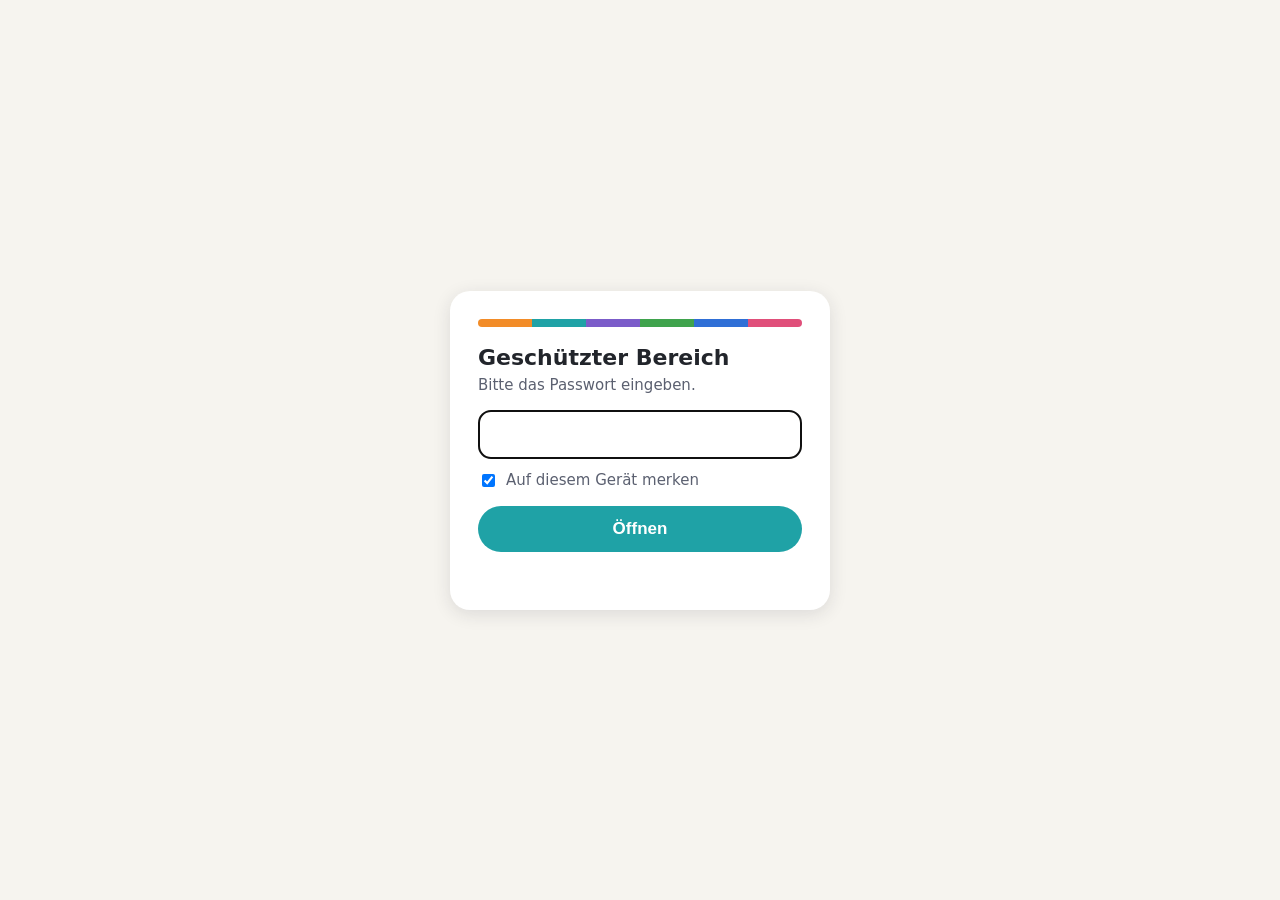
==== commit a155a7f5: "Add files via upload" ====
--- a/index.html
+++ b/index.html
@@ -32,7 +32,7 @@
 </form></div>
 <script>
 (function () {
-  var D = {"salz": "57H3oCkTM962bi7qKobjhg==", "iter": 600000, "iv": "ClzWcvmlsXQJTkL4", "ct": "B8dpBoEtnHvG4BoB7ydT4dG210J4KG3gwg0qtxDXeQP/eryJK1TcKkXuyG6mYuqydoT+DVX+XRFei9fvcL+Z3G5F7bWFUfJanof/[base64]/U7R9OwhLAlQhm0Ffhbb5JviIHqpwcFOdy8VNxUPJnFzJ85i6BLhbETJLgcQbiizoZQLu4ZCn9iQOFDkNu7jkDNAkIp2K7GTM35ryCW+17voYv9Pvp2o/ccCvIbqjZ/8D25h/sWixLrUoone9AvrLeZHw9WT7RkWno4oOfjIt4Mecu1eXVe0mXBdsnlp/T+YJw3qzK2lGMPmWRbnJcbiiodnuLqoz9+R3Fy646BzIuIm/eCaxjA69B1gcO4xUFFTQ4T2eWRtpP2a+DiI9hVV+k8Ivyzhj0XYqJRZesSkT31yjAkG6KjkwXBHDuQhMMnNH0C3M5p/kR7PLS8mfpJBBMCHIyZoc3gsrRsr10SsmZbg9IOQMgMYOI2ne3dGFmt4LWh/k8TnJcWrSB+ifL+2R8oiSBp8/Ilizm7WTA5+k4EQDC4g+jnXjL0DzJ1+BFIlN5+x6rAAK5VJGQe6muc3jtAk1PQL7mCv8HNp/ROY3jEDrFNJVVzFH38I8TMzFeAUurR9vPw8z5tjeS9FStvk2lcssD5oY3XjuXaPhEcFqMA0vIqeu4Nu3CnzEZXIFRNfIOeqqqTEaJYc3Tkjq0w1YBdaxn/55FsgiQNNDZYIwu7TFgYUUYP8HyNiCH47cnCRhZ5g61o6uv1O+AE67P2pUM3uLwZfeRi+8gJMaP4Y3qCZF++xYaK6F4dPOUWPVb/cX9mJwDFLz7ighAplvbonxwp8SbT5ueD8obqo+7t5t4ln4FWZcCw1jF1tMPbYkZiYnx85iyx8zc7Yw1LJI3iQ7uTyD+oc2h8QfECfBPP/q7ilun+hv5Ev3O8ULXmBzX49qivMGhPxKaoLpbFbhYuaGI9o3zE9oLrYHC2dgborp4oPnvcRs/Xb9/cPVBVWscx6grBPji+9yCf/+6WzP9Pbviq00RslC5kx6QpI+7phP2C9sl2I0A+xMDfgG7hnzPP4q9Yvk+rUL2FlnHDab3OP3t9BppDV4hMsi5eUTseFnc4YHqn56leXYUpzN+Yovp6GxSs0Fa8Dr3JdM/SZj9dcN0v1hCYhcRMPcdZZ3mf43qhT6LwNbG9ozBUZAQRCV1ikiu2EtwOUe4hkvha4qvpsFi3fHhtp8q2gGk1+s/yl26RPYg4ioNSnDoI+rS23VuNbNF/qdCHcI/[base64]/GNdd21xIMoI5/MwIzO6tWZlQ9ZtpbMZYMQz51wRDEbs7roV1jkx0Z0QMRvowVMLNAPBQcsA9PoFchhZyoAv6ZrcykiGyRXD6ZuNAx3b9lfA9r/Kh0wTRePI+JjnwpVhVZ3E1Uh6wkEspzUOZSp4K8sMk2sErZV3jxgHBTIVBRtAodoXOOOzDyH1M07IbvVOaISp4oC+tl3MngLufT7YAFmu7Kf94oTuTklpRqBdZGYeJTF6RKAj/ud3jGyp3xnVJ36SxfqzaJxSh38hWMyDp9ilXlckNrAkRrfM6ZwJEonvHfpC11q6SuwDSSC3CV/cooUvAdzbEKLd3Wubd6yusFnMyOUcuGpEkWn4aBO3zDzlJjcGc0hzszwTON4wkzs63wnxXRX67xpPcJjbRlh6ftA5KDUNnsy/bqsRzcfRS6h4v9Yiiku2PAvrNSSQR9L/Gxod8KoNF6YHmwJvxlOSIXsUg7+g1V189WHFZ2iUfG+b/gES/rlEPd4+PMVN2GvGv7PYeKF3VC4AT4BqN45TTh9KghyWNPMLGfK0EbEbXyp3y/lGvziJIoe3nYPa2LRSHTGa0mMhSvf/VfG0g1y+2vOcssBsyzLVYtBAQ8rxo32swbFy28J+R87qko7JxslZILzlqWnqSAEzMyhpInsrjejhZAT52iwwG7vWD90CLisWzQApd6/BkP/s84UJXQ7l+ZnXUM9VKaPKl8JAqvP8cylXtx+HDJXwzQkXH5UX9lZZePsmwK1wA1knybQYIfTO8B2C6Y5z/GdgZG20LgaHPVmfcIiRAPuqaVckxiOouQYmutYtYpucYJkGLeNiG+IFjDzoz33iFEBHwJiXx/3ZoBfN+A+/OeXjwAoVsPt7OcksGuNbVmJPGBLHcyDP0pXHY0sGuICyZIM6Ek1WAazNPe6p7p6ZtyTt3ufwsEMiFKZzOKgngSXNLV2cjs3WNnN6dZgWjVVaDYH1qLymD5WSWq6gkM/uIefC6NU1DoAoiJ88N4IHPr6W5AybtMcAFyQTnNDjwuhziFu/69v44jpJ5jNPu6IB91eMmtsxNN2PMALY93JWZxEXFzsaLtLknQwcVvYW5NVJUHAPqOnsr9+NcNPvfoZpD9J/6XOZFFZch3wUnQACX3bSUJDvJ3QeVnbyOBP8fJXms678Stp8SJmxUHqPfBhtLLm2TJHyyKFrZYdU1/0O+0H4xn/dgh2FibGgZwfM+aKgriZGrZUdrqMYFZPAs7d8iIX5QIwpQ2qxu9TJmH39iyTuMGpTEqUn3dAtAmVxxFEVOrTKiuO4NlvGOb+ksBTIjJ/pJbBMquQgKE6/O2rgB5su+R6T9JPOddBe+8SBMRdWMd6t8ZuGqgfxXm8oPGgKkIBFgZojLbKUKVgIVvbYanO/7//klHy45a1iFSdeprfC6FEmABuO8Q1Iq90Ynacs3vKxPvtmTq5VX/LukzDrZd12GUoZw2scK9kQ7PBV+j2EQJKrkzUoqXFLD69QzpN9wH1MpPR4BsC4DgRLc8ENVrSBOwX8St7phM8tk1sBncud0mGFedUmcDzfrhCUsVeQp1Q8QI06m/AWI4oAJKjKVEXucFpiMLp77pGlYgvnQ20mGy9G8RFrLptMeXWaFQrX8M4jJno6m/hyjIZJItb8vTI3BzU2U9PShEoShBTsfYHlYbUJnJb6fZgdDD9mfdbbSIEeTjpsLygt2LILlrT5aAxSx2NsmJeDjnEeR2oxBNNPpKIdT8F73RMrBXo+suc+ltqOPpk6zuIutqDVxMKseDG551/DVJRg1rT+Twqr6sm2cfRrw52+7/bg+nZaSUsmSQX8rHVrsz3nRGS0cgQoqMd1T5eNuf8xasCV7NMGUZy5iV62XBGDgDJA2h7+aXAFVwZ0YvG8qzMC2tQCRJ50SwtuAoGB6hbezU8cxnqr1Xe6aH2Bl87hD3Vuw4r/hSpLw2Y6QPA2m/akwTUTDSAF8LqgAw2AAfoFRcqtZOnXnN6WXuFCUr2+pq6IR8Bh6i/U5Y1DntdQVNN0LATentaxk1ZHgNk4trPYPNCXJiBKsqBImStSlvsnl8WsM3B9vs3yqDo487u2bRyzBHQRTB1DTRPy3Q24amH/mffdylIkSvE4dhfWimjm0n3R8atByadZsowT5gmIqLXZv6xQ4Lb0A5TPqUd+KO5gmh8Bqz/Wbc+hrLUiPx5wajIbLz7AynICYQmjmQ/U6eYP2nxZQLmbCMqTNwaKjyLMGEuvSdiYUL3r5c8QBUwiM9w+VUiU1aW3PC6g59Ht1ocS65+efRirpgsyx1fHx2bPWyfFMgf5NhOx7gNjl1UwLnWL/4mrVvb/Rh39gQ/fuNTO8c/m2zWY+HTuDAJ/yVuec9HAbhu9yp2BYLalhvFRHmuk60macLpjJGZOmI9feU89XhUb1I2AVzU5DNi2cBkQSr7dAp/3EX8f3IBYSPAOROsivv1VGHuAlUlY2LclZwxMGwDA+ykKYijZzycLAYjVn88/dHv0Jx7D+8KwZZpnYO9HPTDWbka02ROutnm5O/8tCuJQ6q2hoX5Wvv1IMlnfEAoe0hIr+avCzqYzx3xXR/Ut05eQ+LZ2cLAa6EGN/Hq9f+ffAavYsXJHcqRK27eHsyXtC7orb/Uk4YsOUsbkDBY+uw0JNQcUWhall33hQWH06Lm/qalHVbz1kWADsSP8FO9dEos8WF7soJDFVxc+jAKtkEphhn+wa9DxjMf7FGblJuiJ55Lo5pvms6jsJvpJiX073eT0yYAcJ9P4Kvhbl3XcD3TI5gafGn0d3F834Poj98d2lMNPym7K5QuMpLHzC6VBWFdY9W8DTo5Q53MIPQQwwBG/8I96iI7XFATRNfrLBoHBzOwlBtlUjo2lk8MEgih4FvnA5dlIQoCBYgcaXwVosAss8QCccmaUrBY5N8ul2W6iV5NxpGy8J7sQ/XKI9wq1v/OAGLjXr6RPZGkPaqSG5E0XiasvSvfpc0q/gVgMQ/kr1Cj9cInD/fUjjyaz4yYtheHmsig2u1wyJL43CYCVOhII+edkETrQlJLWvmMrN/InTlO0ArMqiDpWtfc3h+hJmyN33qcHzwLNDAE8p2bUXq26ZjceIG4t8xPNiuEEMBERzCslMi6pS/nSeGmlUfGxdvHwZyjnKr6hhmJxr6Tl7wva6awelhIksdsjFeoSza/T/JszPvciKVvIcvYBoEsBkmpIWVMlGEsbZ6DoQs0HW4dsVzw+2nDiNblOxmvl0HTdH+EqATuyPX8/yRBrAExsdVu/UdvJ6u9UuICfsFlwx9p/I9OIreI8aUjLcVTHZqHq3fvarNU1VRnD8kZMwT6P0y2tqHLcFbOHdSHZbM7PBjd+c/[base64]/poqVqlbvEW0MvJQy0KT6We9NufKH/WzgjZT+Xmk5tBB5Up40Le/NJaQlgf26eb3QpyvuprO6603jurNI0eX/MoBFNEgED/lVmuY3ZFbAFubZ1SWHCG20TE6RsKOAZB+TM0YhvdM+hoBAe3zZz5y3B/d2PRM2GDGgqT9fRQ86FS25xfwQ49uPd3fFPNSGmjJQQc8KRiHsndIKc2Xl+BPLxIi3LYaz0Bg0slIxgU/AYYz9NYJjVWkFl2FOcN6QVOyDKI17z6BapS9Ee+bY2GKx8opJhB8y9Z0ySq9xBhkRIzEynKWsGyR8f3gxqU/vYmeVTPrnT5RwMpFXBntPzBZOpcEiOXAbBnD1wyBYBoteo8yGqXAhiHIkhgkrkDrOcc/4Ok03WBtFvxrWMGYk/[base64]/uMxG6ZvucTxOpIIbNxpqCZe4DOA8bFdrJ3Spjc4kFYLZv8z4VnSX5ZdzI+7M+xkaBy/V3oIL+TIk9lLFJuR1dKhMLczDhEGE86+GngNFXICPq5RS4ECzYmtk/SgW9cxfsJWApX1X17REatbO1IKsh8YkETzDuq+2kX3UCcheiE8ZUTLbZ/ftckqNSlbrOzT8/yuYVhhvfSWk/pmJpYqBIsjdJOA4Tzq7I4/87qGDf+grrVVvKATKGs7PUbUI2EHngbYU5BZI+YlPVBs1STXgER4wjO1mJKfkaB13BFYKxrGaOrNywSW8XNCwZl97LAcGuYXIwpDuwwgXYM8eYgDijgKLgdwWQemZ59PEoVjKcVkrH5SuoCHaKi1W45Sv2I0q1ZZ1KuCtbiXZUGPOBw0gBVavfWKxo+mGM/mpZoaR43p/AZtMU2DqfwhPOSc1n2L/bPjF/CMQaw9rGo1YQC7S03EXsPPrYa/CC5XRwqClG9zRGRNK8nlrQAUQAg3Cqb4pZBkVBK1lk3FjlvvaR1MV9eesMZ/6Vp7xGr36AagHfpQrUWAk2LG/W1oNgMVQNC3sASjp1zsqt9uzdSsJawpo9SkGLISY1R/+Q/DCNcFF3+fneQV+2KGP78uJcwD3uDI7YnPNMDCZ7uHiOGgAoJVfxMboOMIs63jUj72/2MFI+19NzLxJ1qB9G6f0jRInU/Bi4jBPXFIppoDbxS69HFE1qX77SvYn/HbepmiKOGsgbdJWOEDUOngxKiztycMrJ3g1ngWMAwNDV2btiDmNV/[base64]/[base64]/ZnvskYyQUuhBxG95KCg9a0mmg9dYwHb1v0NG4XghvaRJ06AkGhk9viSi7WrBdWpBwBPjAVLJCmF42nTKXWOFWnnTUcBCmU3+IFwoz4px1sjhcx+RpLVtFvYmjx5G0xlpM0u0j+1Wd/Rb+pq7lGQDqu7BP6O/Tch67T6o49I0ngHNZzs54b2NWE2sKjQK3Hu2xlpqYubn2TOFIHe6/tfjA5Isd1mj9EtoukLh0dcSAaydvej+z59CUgNzRj/h/xQcR14nR9Z3oXRdc5Hxo8dujduCOJZkx/4nbNunfQWLAkHLfZwKJeWJQqD8iZ4RlLVPLsIsgM5BbPeO1YeT7Nty50qdOY6p/yKKgx8QOC7veODcw1/+E1krqAuuu1dxxo1g4a6daHPxLD7IpKfOmuhfyAKfdleVKPHA4O9Gii45ccr8rod+2zb5rhKr9YGEi4k92QyrqzBnpUomoliBO4fv4MG4GK054CxlP1Py02pZtKB07U9lMzOpa0xd0ON3FRe9qRN7r2zA2Ov7z5qzSHSIBwRRRrrxyhAK/yZZy8L82vatSbZx8JBmVd68GdeJq6MEGhKzMevb4b7NY25sPtyTcQXNGzpePBU46ScuA5Z78iERMoRGAcvPhthV0pOwj2ALcFTrUrIrbh0/V7OzORY7wQIrGBPxpPwScjjuihlfj34BAXQcJQLw+J7dSyFKd9d3cFEmRvhqBuWjtoACudfFbA1+fsyP62NW6+I2JBTrF9rj/SuBi8Icv/EnGf04JJWpgqNs2iub3elwssI6xh7UY0TDpqP+OEQVP7zj11FP1ijxL/9QSQPkrvv8M/Z72j4/KoWosz4KpSjK212uhUHEAB+y7aSewTC0UgmvYI97NF6jfjbs7yQ+ZhmZzEo0MFBvABlmM9LaxlcJ+On6ew4ayd8vMbg3JKPUJ4GyOPJQZb+6ESgyXujBv6LLYudBEtyZHludDlQ2alk/swj5nClFcVjG2xM+l3xZkpBd0zT6d9skNzBdUwJHLefu2bqQKOFx/3V0b/[base64]/ztnEgmUf+aQJZtOioZ24HUW5XCb/LQ7md2TLS7Ja8//1wDOm43QnMhWKpZCl9LeyY4TR4RELHtjJVMcQfv7/hkXa9bYzmJHYafvsSL3wb95FsFpB18cSj66ztY8J/DtgU7tZmHhyUFR2BQcqBUVEqDf3X5pEEIY5FU/z3FQUEsAS9rDMtJoQ8rCFoonxWDKpR7xxb5StFPJzw4JiLJBP2ve8xPV6y4odvbg0El1+Zgv1wkVRoXjI2CS7/2/L0Bk308xgScm9xwn4OTDFfkpeofhPc03ZzAuJ3cWnsN+Ftd1BwezEkNgnQ45kqasqHg0DJr6oDAusIKf8qdNM/O+Oz7fjX3JmNiTAwvH96hdnaHBWyMY8DqLLYBEDWQmh7jGLTaJ6aVc25W6dKCHn2NsMkgvQ8ME3+N5v2arEl5u8TPkh3GUUs2VIM/kQZUvbImxCI5sujagx9wgEojbIa8FZAEkkni275jqF14nB7nJyBLTWrDJU6G00caLov+QLeGnjirOzIry94lEBheCeD6/2Ost/kNsJpMxRvSviQMYvj3yR4xgl5EcUfE0SHOIvkOplUzdnYUhzlc5uMCKCV5vUBbx9DUoeLbB0zoPzI0TQ2md8Ynahq9BG/0/AjbT3JhYqiwHLwvBs63ePiCEsIuTp64DecU+wLU5xDhMJ8DZXcKlpt84bR+eqAss7/MZ9VlsNmOrUvCl8BdCBp9x832bo9roWIMg/2bR0lyxK6hUvt5UmxuEMAz5XCvJWU8KZZsFZAxRhrUfu13QpHtWHsWsjnJ+pTkCdSsKOapDYSX4mrqpwJxwY9gk0RjyZTt1t6qNLiS+QRjPloXvo9p4iXMngNazfYjzRhXoh1AsjfE7ec1MrNFHy0ch5unL75v2wDulnmSvasVlWaqWoZf7+diJYG4Oy7kGO/z6IlV9xLAYT0NKnt+ynH0Q6S6X69UGU6G9fAvBjh9+akLeuoAEoJgiItmDc/4/kgQ4BH5rJkXpUK54JJiycYme/pw7G4GKfET7UgmwcuXpbwmcnMslx/T/fZzNnncV9Nl6VbA+AN/fEYvgpa7zimx0A6zePoeoo5LMLTqckPNM++ACZMhgfrFgI2ogAkX0GwExTkJUXNrUuZ9O+umxKKbN1KIXQUEwDLZ6rwRmmfOMSJss+ieag/C+u/0/qHdnzzkOJf0VcAY2ymDG8TZlqngAEad77RvII9fwJddFkQyDKtM2Bh1piAbxCCs1qZP+xccYPR9l7SE9Lhr2Xk0KKkuiqNGBcf2/NoQCqlxuypxSH+A91PbqHqNhtCRZSFsBWac8wX6rM3o1SMWFYnAZuS24UYjkIrSVBI1PS2zwOa2WakcsibeB81FlzKEESVw+01CMzKMD4NfQQ9IIosGmOtO7b/EBw/Yu1bu0GPrKMBEWp1FfKvnRks8WUF8aQ3PUYz+Sg26/WeZukqMbPvBtPThv8Pf3ZIVA/uEzPQkH65HldpEWjcLxmoFyNKffKTlHDZHc0PcxOXoW5DdYg20KnJJg7zV6bTWhOaFxun2JmlYnqN1H7c1/xr1qRQ/X4unPyxCe2qKcSxax6wkzp9Tib0TC/o3e0d69GEp51dOHe+zE1m/+Ct/a8zbtaynAzjzcpF0RlcsBNHLSfqbgVmx8jyR07euFfksbdIJIs3imlW8zrhjXsRXr0L7J+CRzoOiGplZNeBlvmQ8+occbShmk0B7dpfy8BpWWR8PClHx8F+F8sXQB7I7QRIMevk5r2VmitBJPe5x+sCqBoz+sKwN0Wo8vgA+11MZssDIGpMBHitoZ2/WCRfgT6G76WEPt2WKuX2lKe8RPfOx+p6LVCiDaOYdlzDatpyPQUGRXl/NPmiFQ3vv7L4dlJ3r48rcipIcPyQ3loZC9gTdc6rUruNC27Z3WL1Jf/rrWKKnBmli9Pkmcl/h4yuAJxRbwQiDg5lZOJp/aZsm3FUFpECZ6jJaLb5yzpbvOA4iWH6ZO+SGqYuRx8/gmiL8fJIE3ZNBK3VPwZi96XCsYk+Mg79Hw8mpO5O/OBt0ZqvdN2MxTgQ/F+DmXOu0FjaFH+bDMDH9HtkfyweE/PvhUVPGTuDiqa/wwR2eLp1leYvKl5rqdBbr1P/Nfjz0AUfMdbfrHlS45j4FYxkzG9YcOz3Z+AWo3x31jYItndKJjMVeQ89dYr4h7AtalM2sdIRQ5vrr2OWkRMVEJeEyBpbOqwqGQ/GIuZm/iC/4+iJKiuJfIyuI4WTmyTtY1NSIjODNGXVQPeGDo+G0zYK/OsWhhbCUzkjy/JU8rQXcvLP8sPgX76TRp2BKwSApRdt44urXDu1FwTdJw9LTNV04MAYnnHJaAC1Prnw0E/SL2CJbfbtClkQWj6Fia5FJWtUdx5Uhtu8IbLyHcjqs5RqSHIfTNTWQCDzoLlc1bNsU7n130yixjMHf7zx5sdUSjAwvPJf/HhdmHEnVoqiSdLppeDcOGIS2d0c9DJDqwol/EQoRQobcTI07s9pSch2ShXLwuvqI5+TZzZ6cTab1oXgecMtpSwMTb0phBbBQtl2r4dkE3ub9KQjwqwlc71To2h87WB+SBsspw0WDIDHl9EnWCZ9rKye2Kp6VWKt/IZbzsuN6fprSTX2qMD1/DbrCljKiSIMXeyJY8QEQYEclamJBScd4/K3/6gRxPVsGEFOAxgFWFzpqGGXwIbQM5J51yutXSyyU2T+C0eN7UBoT4Rg6YAJvgWqxUqmRKMWiZI6uQDuB2uhYXwxqTKHZf6BLmLhjSM0IXBCrFt7/2OQu6ccNs9rpwdhpfE7/UAzrFvEZzTozLuomYxvmSNjrgHj6YTuYyV0O3Sg7dzFOTrIfzuqfA3pxzm4ICfBe3o1vt5+6CZgdazxi8MGPML1VnlXq6zlaxAYsg5K2KPvaxhapUGmzvbLHkWWDpD8oGrUsGflroJHWrozKKgs/lhAevinBo4sTocV1TJahNCWoiGd+XUjYlA2VW7Fnpts5aXKjm3a/8RjPKU7zP7xkbopIKvzOd1Gxg1AE9LV9Xnughe0o9MzlA2pVW88mQ9z4WwhdMH6e8URL/Jw7PMfi3QtYOZ/G+9Ir26TmZkvB6VLf8/ceVYyde54HYLbKUdvqGlPP8GaHUSDJIig3iMQbpS20qyjYFIcEypwkKrCX4v26PqT4ncEdb1k49Ub964ezC61vUnoQWj+9CnbuAB6+YRy3RcsaYMnQ/5R7uuhCd82vxUrKe5wlHBUf8msfvff2EdfZmNwMP22+zgJMC4nAp3fioB5a9+tevfc+AGb7FAqROwXtxU9PPOIxiHAfyzk1MKK3xjsKffAbOwNyQxwBNYRpFpQpah5mXmFPSbJ9G+lLpzxBAjMqZjAVP7deIBCUzpTdcgk+oe8QexpyocZZuyA/IuhW+ljVZvAYAMKHqU8sAPSLGbkmUQDY1WT5PwGdOXynMv3nh/l9awLaemPmygaicHp9tkwL8W/EASxZtBYDJK1zmyl7TT9ezJTqZDl9Kbtppxtr/ii+gbq0dIRYIpR27pchlZCde32eQt78eZCRMCh+3mv4oKJAibfDZyRw9ua5O+8cu28Y3wo+RnnVo48C++AmmRvjHdFmh3ljmB3IrBVBwgKNqwM4uYYAW85SF2VLZSFo5LD4CqThaVzpxcKEHWBOcnCzskzHwDy15FeApi/OT/[base64]/SxsfC479UM0wQqQZg6CHaKBVegXr8uuXnWEU0I4r4Hr51xDsYx/mqRzIO/5TD1A+c6eeSld4bPIN8/TeOBEsQgCUjkwsy04S/wUGUoVVvV9OLYw4xXM0g+QEbB/2VDdnvRbJ1VvAF3ol7ZL8t0kkC95GBapXDSv1b//haDUgm6fn2/RR6IFc4b9G4FYzHGjKlEzCRZ0UxOIKfIvIV5fsazG2RyK4UdwejdBJG898KN+YskX3wFA+yHNpU8u+LEbiyp0RYoIAEJYOykceUBvqcaqQYEy3cJCOAs91SgqKpDjShudcdVwg/uv1TudN+Ei1dh0/YE4YGtr/JxwT+OkAr1woE1vJ4nB3S3qS2tqtEKZqfCF0JtSMh98BZeelxGRhRyOuglArQ454zEoYKXJz/mbED8m0ygFGbJQvcaRtymKraPPYCJSpe4TDvX1mJzsf1btNtx480/K7bh+DJcVAbNCI2mUS0Aayy9IfmDiOjqTjXV5PcTMSIGIBJjo6Xpqlz8AOoRYsHqZu8AZZHpPVX39rsRMwxdO4YEwXLxz/nltdgCx1pdzTPbB8HH2JW7pz//OFLhAY16RZDGSAoOgJmAVCL2tbHohyWVro0A7VehAdlX+BD0/iXAp6Gapgav5iWK11nk+NsAMn1x35WWhEAgIgthPOA5Jew+mJASrVdxUG8PCDJZLP/afOSGsYin7OgRvxi9S8ynEaAxnUOwUF3zBjhzWfnNKX9dhKTYmOyyHOepNTf6NRrCfSkXLnA7wu1V1jYO1Sk1Hiw80fK8PyxiaKrK3C/DcGKKLqxOjF6Md7ZNZt2TneqTBBDFZFVYZ0DaEJGsu6KArJGA1a/jyiKBWScmv08os2LB0iIP3N10Rtb+51Xb1fjWvXL1+Q1FQZiXQc5mYdfdHxl1ZMTN3s8W9HjBRuEE12hPyeJQqw0MfbYLc/E9ozrKpl7D4SjRJ+ZWc6qD2Ksw/R3ajuD5IoEWyhYy5Z4Yv3PKawhAsrZ+TFyAP8EGFnIovOxnEZQjakh47S1QayMROxyCm+pobHkDjXw4JyHW+88tPH63G0oxddZb7QwgxtiMWpjGxFFppTT+vxBeWGoBBGne0d2dh6OC/RpvG7nAcCU1Y9QDgOrq5IDljja9xU7IV/K912HbU1/feGnDjjkFQA90fJIzDaeRxw7T7GEueyx/Zd3Z4anEADvk956/p6/I2KEGTfQ4bOxCNNLBrkmcTEtPt2P95gLngbLQ2DypC5lPhfwv+g9fuIeIswYxXxpgAZGDyggL53Up/HbVeE/t5goUlvlkJKh9C6DjIS8EpdlDqAwDbj+fDIGHg2oWR6fhFdBnk9YyWKXRLvXk1KrhGCZx4DDSrGfr7moUHj5KO5M+7K+4Ooq/uMVhVE1A2wz3vNkucZfPXvhfaGYHra/S0nUCfw8sugx5JIpS4hR+eFc97Bm/V3d4+u+ywXL6CSkDh9NLdG9IMnjWYg5Mm4fP75ihL+GCda3+z8cI5A4hL+B5U17kSDxMs7df/mM7QvUHr3FJ4syoEP6sHChrydRdTd1Rb+TJZQIuC2lLvbQUpB/[base64]/hC0D4dvE8mSwlhnyMYPfkY+pw0tMB1m1+ibgCMoYFgiQT3zDMSPd9CYnK2MdNbR9pLUPBjhjwJHX96rRozMDQJ+4Zx6BhCeNaDT4EthcgQ+nvieSyPCMpuhJl6wlp0EfD2wjxRnF2V7XGNFWr/q2pF1jLh2dqf3jT0tGoWOYvVn0zvZRQNszijDlidKB89tr7p7NIuDQpnx8oBRfD4sXHrWBC2/9TwhNRKWSenJWfFL9m1aOU61a0gxmothZQr3g49AxKdj/pKYk08pF0VEYfApJsZ7CGCC8OJDl2n7srbzvtYZZzU4ihcGVrKcYtyDH9o35p4gOEfjQNstxOjWGtd1vTldZcU/u/[base64]//AqbW2uDSCtsn5NbX3DNeZlUFzklnO3azZbViG9AVRVlIYGf7GnzMFVkVn52mYki3ixqgRJxkLRnAuUNBZnxTY3wc7hfeqLvx1s9MP1CKXtoxk3js8EfAnJIvRL+7kwNM6KmWPBe3OL2N+rlZKRV2w4hJHlkbkW2v9dhMSe80Vw/gmJbXi2MVsz3EKPtS+tlAvtGcQoar0JDnwe4/t7+SM745eiKfXeA2EL5N+zdRlmM17SojCv/50lR6f8eBVlL44nUUm3o2gleD8KizonyAoNfehFFPheGy3LmSC8GGVU7ir2xqsOJNdEOcbVJyNNn4xoArKQEKkOds3yIcbFn42xOJ+dKLl/Gl26NFJAijG7Ooz/thTJdtiwJm9NbHGePaGPGrsAqI7+f2nKf7B+V/nrVWgJud36e8noR8EHLAyCpakOnpFRIVbthNWPnt29xlviAe/xj0H1Rlgvt1oAWAn4CLfZRemScUypAnKH8PfrM2gwp6e+6frnYrR4LxHfuokESsUCm3hzjrJQCevYs6hB7p2Y4L7Zh945docD7HdRoW+bH+3pFHRvA2n7/UQ0cvJ+waf1jvDr604A8XeRfOhPnils2ZcCiOiqW/cBBiG9nqc2mbnxyKFtTf2+sbXTx+Sh7wIZ0/KP5eb5SCEtEII9ybpK3ewwqw+/oBF4l2NVvQmKGRWDk+0Kqa1v/vUWK/HKBqx/cjqdZ1UGdkPIOqItR4jwcg+Mc4G2BYQshUmA1+NciqJHlAhVF4Eohjh0/aSQDocZevB/VVcMSbWu5SDbYm1jMcu3TG9IpFKyXFv2E0OKHY5a2FSztmcEuDUBQagEFMg3eKvq/KDR8r2rXPiOHzLyT+OttEoFtgKn6MvgETqtUfCwZAfjdtHWGTqxhWjB8LFmutsh2SWjneo+GOr1fmeYp15eWaDmnDnOTbmnpuY4hhwkduau6IDxRCPHBkP43H49A9RmsyxyHIGwjAAjvGMBw7a6PD/GejBR1GEKAobwiHur2mG+vV/MZLVSwXOH+9ZQlidygH115qyMWVpAl3G2evHVk7dB5fhKKHU/oT+rVJngqEeSsslvTE12t3ejjDzqkJSh8CopXfB4/A7yu8gVzeP0FL4bvZw8/rwwZqGkhgKABhHrOmnWjqCzjU4J7cs5x5CUTaTIzXZPaIp1A7ZQvKSiO4nDoVUotBROMwNV1oMFUTL41rafb9lvmFZvQTtM1Gp9r/aKsk13T6J1azQsHbRS1oGuud196l+7XlXaYGJywsJW+fKKgDqqIGnWTB5Fm+TLsPbvMSt94+ACIwQaRiU/6b1d9pmzllxsfNkq+qCNXTDM7FFQDVMRcQEEUrk/OGaT2q8mUOmhz1RRgtl4GAvvtuPFOn4JJ8pAPlCT2XLV9vH1cmBgFSp+DapvovY8GNOV6ISNX0Udc1e1zWl8OLnql9k3v65b5Slp3E4hAjbPCTiebwXxXjPB6OSwnz2cDN3Q2hi93g4vMe/4Z8ahRjGqbO2OjVzIXqmtRukSQFYgOpou1G6rQ9Y+y1OKW8T4rMHMYS/ZCyWUv4XZ+S5OfFdUUnQsCGDjlebsSHaS3M0jgCB5bI03ssjrJUiyrCTzQwEY1r7W7bhcWN6V79671Tu/rR8CiFNvXBxdCE50+7M40G5cFguLBWYSNvbQhT/rTY4Ha9LBa46fvjKkkDl6ni9iLu/H1N10DzI7V/rI1YTwW1EbPnAa/k8ukQlgwLsnkwX074/WRNpH6E/tErt1t7Wz9oypYA5rCAV9JtSUGVJ3YWdf8/7Htc3ysx8kyXNVjvfsPdd7toj0uvZHJsZN/7hgX+pj4hedl9C4a4B40BBjCQG0zLqOdBUU9K0tFmZKQeBL3iRB1zBek9x5qd29gXwYYKLq0baAWY7DIlAfdaPOqDn+uwkAk99fXRqdkFnDAcU1pl+x8uXfsqLA1L5+WHrdk6R4jytzmN/VN0MSjhbFJFKUmDYB579V7jhlwNVCDiRZ1tzjpaNMC0k1VmRB3XaJlvS2DL+Bo0izil3DDirFJC9JxA5yqY4C1l8J5uzoZIoL2SFSobf+Cj2yZ8w3v69wX0n3kSZT/1RFHT/xjZvs3cUDMMFf27PHBy1xlp/vq+tifDgH5c5NwGUebZanQCUH6YnuEm2MLOfd2md68mgLiwnISQl1c/1hucz63uDo4ckD+jiEw3bwJZCeesfl0iOLvMi1NEQ0zDNjfAJ/aOojRTUUTmBuUvWg2Z24om6briDaT6dHlGWDOWChOg9NMS/3gNCGbg7umHv0cmRRfh4/IvwqbHF99yW/npGGplaDbTBOEfIYfMlsoImqP9+M1+kGbt7urmXgasMmZ0DrtG5dHd7FW8q0+cuGoFZtom/GNqxJCdQxgH1kb9KnuSA/lbLSAH1DfxJXEK5oyqbdJXz6chOqug8vqV7fgAgVzg9oMUs1tLxBlW17lcTvnEVFxwm6F3qn3Y6pKYWZyxCJAy3s5Wx+MrMIiAGLUI6LCNgO/pH9qJJIPXhqMKgDWZFpNkVhHU84QcEfRg3AV4YkZe/9s6tnIOqn17Rb+HySf0wDzlfsmK9pl18T6o92EaimLSUGE6WA2wsynaYskb+oLXIMq/wm2lmhR2ShvYUlZRN5Nli1khVQacHzHAJjXatc0gJamz0y8ziXwDsSKJemRcPAEm8U0XyqCC6CivpJuUK3svSkHk3VflQ7PFhk5BPaUlbTVgsbzHCaQtm/LEchJq0rbUwlksM8rX9CASvTF8+UOBEDSpiPlRtu+ajqgdczoVmuWb8dassIddiE30sOF9iQJqs4Wjr0GEIRFzBUrBH1IeaR8NMRLmUO4X3rlfkrxgxHKFHggn1QwrKJZqK5wxrgp0rumrQ3xxy9NHS/3eJVk9CV2MVMaPvNL7iQ4jDlyLN/m8EdvOnrgSpa1vgc/oVnIIiB7eU1EqZI1n43fH1fh8Vese9CdUEEYI2x6MhSYkiNtDd9dTqc2kL1//TMW1b4MInJDz2P71hi2g2TBcL9sUI0QklRyEtJIgpbCMV08fAVf2O6CDJm1YtJECo5TK3GHC+vOVCq4G4Mrl7XHQSu0wB3st4tqCgXiHRENYtOznDKzYaSOktmpJLy2wOGi27ohD2c3tHfNZJV/UqU1N/lfnv0oOH9x2fv0RRROpFL29ZfRgB2l5WEr7T+kPNJhiNKzqIcoeV8jqFrJAlOErD3SVhZ4ivdeArL48ULJdXjcmDFKswwz7wxT+kJSOZUlCU4Vvw6R3nMuWPWxuMTjAP8z0E/65h3HG9zBd8tCT2Z+ltvI9aGDt1hxvNwZGcwYxJLw3gQQccklr6d+gglzqwYCFXo0lh41BF5dKlHVnxLx7VkPpmm1dHCt1ohUeTFZTkEIv3ElSVxwnC0hQMfA2yBNCKDf88uzJNdpoXbIxuJ89Q4k8i7FmRmTOoXPyd3Mk4BzGOwd0EeRqZSq66xJ1DFIq0/Gtb7WquC8VOnXtH6Q5QFWtAvVJyIpq+n2v2ZV2FGJlDXVGhR7MVL4eB4VyM7Gl2+5focagnjYMz53fweb90IFUmFW8KrECQEX6plfUlk/S5ykDHeEaqPft5mlC8I1wmZtPl1fy/gXFfPl40WFfqJXan1cBb/GgE0GmTgYfQMDymOJ1fqaVL24sWfoppvub+VIEspR44Lce74iMvLD4zaUYjGSu7v+GqNu53C13hZxP+BOPmfYwhM6KIhATeB+YqWXb3U5DSpzqcn0nkqRfC/mtkJeHlcWhujg+eKRl9WWgyUTqji7e3ipvJgVEHcIZIoy/z5Y5k3/LlFZemz6SfbEcrdPQIA7lYuvPJ/[base64]/c7C/Lf9uXp602yW4AePgNsytUFHpmbRrsyoUJ6QoKXJLdM5UBPATOeBl4xgNQ4xjeADvbV2Kby2GuK2Sm14i4mYsO0k7UyZMvN60Fcbm0QYXijBVz/a6auNZ1EKRHhg7xErp6lnDuMvm5mc8XRz7BxAWmrHFQnHBfXzoPycG6pQBHKoyDeSwxtCrkZAk9Rjlasd/Q4fQPG8yaUQuz6Puf08i/7pmxAh/SyJy9H0VWk7fcdk9Bh4/mpt6FR6W5/xKhCbTmdHM9D+T3VTpLqRgJWx1ut9XVsLUAmuRq5NAKyYB8qGKZQdyCr1NojCYf1jbBGNwJKYiZtfweRMc/[base64]/ccySE4cIl+JasoX98fD4GIcLf91UFEyiQBBTRqEnhOg8W3VJxez3B91qro52GUW7VQ3tZz4pr/vpscjqxy2yFAWxSiDydNJGO836415ZuUDWGRcbd8WhK/uajT++FEmTnR4eTXV+qE+s7hIo+MDxkEz/ckghSNJo3bSEglXxxcvmUlrKljDqlnybRi31o8wxVthAqYkduaLgxLJMsWVKdADYMa3KLl1eL1dq5MpYEJyI/LGpWWBDL4551Yv9Z4PkUZpLtWILQoi9nrHI3rtKGjGi6JZUFfJJQj6iad8McuyTf3yuT1LbLY33XsNwJNSGv6IeoZwLpYvoy4PmNL0CmkcVUuj4kkQmlMCvRrKg1TWW3Znc7OrYa0UO3JD2ibyaT4VqVChEOmWnh1/sAMdy4IzMvjreepWyp/vc9saaSQs5O+WsVXKHGZtU3Lc71s/vLiqoYKgzd+uVb9nesC4GNM3qD+gidpie4We9BFZsRqLwiZz7YGPI3zcx7QbsqxZQJexVMkOHpPL/btoq8nXlseDDIteNwQdhykW0h3vCpmuzNvhJkqLvqYIC2xjFxk1bgnHjwrDZEFqtZxWO1esfxvqk2nRcgLNhd+UBDxhql1Fvy/20m01YTuBmBoBrqifsANceZmZRpk8eFD+en2oNgq4dcY37eSHGsqu2gTi0XpVzSCdrGDGsSuYjAELdp38QGcz34X52Svi90eNktFZ4oA9EqS7SC9AwgsbMy3vyqxvDKrF44wjncOvA49duW1rHJ0AKzbgz5gaSxEeiMwovsNPJFcAlXvi+tydeBwvKiXm8+2clbDs/X0wutHndvimkLaA1RiSpu0XaKjsHrl2Mf803bXbHdjWJ9kj0+x4vAgXpgN0Pe+/+9IfB2zQBhHe5lm6BSyiYySXy7YbZeYA4tOEmP0K71jkYgxmv4VpBSdMtL+aKr08+bJOKz+0sJxj6clIvXjTxIaa0gvAV6dtEd4qPb1ofbzs4NuUBNMoy+4WxmtMyulo6oSVM9fNIv8c1Fs02/qExvpPsFINPI8o1/YYGQadbLlDPoRZ+lXGTBVj33IggckRXV1Tg2ZA9TozAKsYF/JzOPVN5+rF6yrDkwhsFbPnpkqCfN5/HZNTk9V1xBHqk3JmHCOkRtmfPXUCipjnZLIyV9HDurdiWKPhz65Ix+/gAVN9pUdvT8qPw49HicxTwLlv3zj6lWVxJ/XB3wjjQ+U9EM2s4TTOs6Ly8uhYA1oe3l0NaP1REOvCUFM1LKGxBG+KyQ8dMBimuJzSD1CV1zqXXdFPzTLSV7/Jt3NH9MCegglWbUJ0VC0CzBZoa11Q/gexisc0yUkwdZp9GPkIC/JUhEA8cExynv2A5pMNnnqfbNJ6yeQpXSWiBbC/r48L+qjX73iZZ4gAolnIw4ubdBW8rON/EDDlkTwKQdwqfHIi92NLW7ctGXZnoR3AOGYR6MvUmzs3pamC+c4dfJ/o9I1hRkXryeX++ofRf6UnnI1PQh4LeHTvsOq94B7IkVSXEWuoB5JGOqyJCB1NgPqU2FkcEFBEc6OIHb8sS2Yflgqibc3kv+DijatnKxEclmb44Z2XcaLmtwlMacbXc3+/SrkmQ8JqAl+/1pOpTzEWS+UZGcnkOKH4kKTmX4mhwmlo9rHN7bJkLX4XI3BW/gDZeo57+vst/Lme72UEA4LfxYr9ePYB3ITypRpOzGx1RfhaKRSnYRGBSPqR64Y/TJUgtkRnQkpp+EFR4X6vUT+ao4wF4cpheA7HWtC/I3pVoBPcrm/TcwrMKq++nXlHZUx3XPKQ2jfOS42pmHcvpgPJUYbyr/No+nGEDydvn6qc0ClCiuzTmqwhhAMGcvXpSzwMuhBxxFl0oXdkOOXScJ8g5ZkStYyEs/xqUWCIfl57RkSVez7oqGRD+fmaKL8F9PClUJNyx6O0mZZ7WFL08p/LFz7LYtE97ZD8ick7rVJcfXIR0+JbLpkB6LB87EXrfy/b/jCnzeg+jWTiMfeF2o6GGwe5mvCoPTgIae7ApDB22eCN86gssgYAdbuYSXPF4qoqcOGHufZfL11AMF6hzbuOyUTONGej0nvjFQyKfRyJh8vhgXAhm9YYAEwy/[base64]/f8TGpJKMTynQWPLImsUkOw7yL6qJzqDxs/FrkFHygN1fiVaw65tP/5/J0BPRjsY6n71tPJKWZgt89T9YwGprAGFKjikzzCo/NKq+my8qzpr0xCCaYkO3KD/iV/536mlyXCPGpaNUOMmsODpm8Y9y5tAB51O4rzTXBeizFU297ABIC6qDtIgnMLHu17EYhhPzMfEiE+HudEuwU9HmJu8BzufynkDVLwZ2o+lYMY1srPS4jwHAyvJ6SYX/vtfE0bHed5adY3Q+uYYAFgVqmAqWVrXzef4ld35GqeCxL5CTduB3xJSNtRv5s9fuZnyOeVYpVlyCktcMB8JnHgSniaDuw1qRSMakFs0Hte61WyhA6+QUtDnRuWE1/0ApSTPf3FBiH9Bt/mNkiFLTP58HxZx/paUs9PCJZ4ghEjb0byP9LaT+gM6xxr4V+mIFNLTuEp9bbtYZCK8LTDLgU5mYgI/5qAD9gq2U9CaHSQjaktjozunrlXKjzgyjlnTpT+7LZDdapJ3+WaC9br53esPW3wyIPQx9iV+nNRn/q6VzlCpem1Jsiy7lFs7HaDZnINFOf9gnXgAaLXxOiYVaqrbZrAtq0bno2M6gRqQvtA/ePUPxQ6pznHQ0edsqTvVz9XLYf/fXiVw9Ylwbd1+dqw4dCwG475ICJYrsfPS8L4n5YhoEu7SRwvyOSxE3em4TKfuwh8lw7qRIijXjfI/bsFR1Jt7Oz+t7i3Zhrl1RdlbczWeHX/HR9L3nat2OgPfHyTxJ08CG10juaxwmJUvO/qRiQmqUV4+CHgpV104rSgjNmADjzvZ3ixC7CvKZmz1NBDNMYXrDplkomEekZh/d5/4w0274KJCEAc5Mr36U7iOA9UQnjgp4OqXv79QWMeaq0NGhsttYYYS/7n+IT7FWFw4xbBko8fbxBmy18LL7crWOd5O5xGkODdMA0Mw9rTxSgjArYAzMVQkyNH3BX74Oc8Ni4+pfDgap79Co3y7XnXDoT3GbRAvi9pV1uI6e5J2NCU9Y09NsAYQlJQ0ntH/IDxx5sCWSSoEd5SCwXnOjwNthXIyLiBMOQ2poPWaVPh5jClX8vLPOQ+PpP63tiH+D589IbN8A1Kvt8QKAoIxK0rA93rPoYY5qr7vOHus8fhXxeSfwVWQzUStXHCvMvBQ7rY1gEMyQH7IP+RlZC0jF/UebvOynuANhLF73akZtEJ/VzVS/5MRNEMFFa4V5CHRwmmgH27/asm4H+VYm2QUaCqkjSy06m8a4QZ2c8YnzlhaO2+QvYGM5wMElVhxKS18LGXFmtcEJEwz/3J8Ve8MC1/9NyL05/zoYeJhxWV7GWp3E2pSHciJu4FnrH6YTc5/ySokZ4qv/zZoFk1K8zNmJrquMG9OquEKyYCNQJTuCKFV+ITFQ0fVt5PCLY0aBZStk6cz+4VKGttCR1zRkSzlffB7W0KOhttdIZ1VrRRpQcYlkgMPsTmJSySKdmS4lf+sDDFc5SgbO6lPyezZqe7Ci2m4YGbCmDJ0+Yuq7b1SuPTXKO/JkLx5htgr0DnakYr/4iFqqFHhI3ae1s5ykiIeZEDbNbjufZ5W6F3iRTSikg0mD4guIs5AhlCXhyfUbaJxtDIJTBBzkXXaO42QvKoGaXzAGY1TImnnDLREkQbeNPS8zULj8glK/woXjjTgVQ2kE0nD0jD1kvuFBqreCaDO65JnUTlXVfvvGFvkKxZDY7+lfm5+4Db/SWduvm1HoT7qFWl5iZxrmjsaIHp9LZGRRMlQlGVRVsfZqRPunGv1KA+aUf/MNX4M+7vwZdYjA3/FAN+UyfOZvendoJ9Ukohd5d342krI1qblNrBu2vnEsMaOcliipAoV0l+G7Uuz/PXt5FlLs5v2x9393M65b544Wl2YupYKdpH8tMf0w6CQjWBzL9msA+PThO49gc8EIt4dWESKj2Xok65Svr8s2VRhO0Te5Yue+oYos38mB+d8Lajhi3d9T96SQAwHSm1kbfBbdKnNsfrbemuXlTKUp9/Gxoq7VyBhcOAN5nXsfRJf5EirmJtwq0oyhA0qMgsz4eHzZYCQqkcCjBi/7A+LRcxDaxQamTSKcEG3aY1FNvXO54oTC6U+iplAtgKZUhCC6QLC2wRFR/guKUoGZMfjl/VUV//[base64]/a3xgtROdthKr6riSfVc0G2SkcjZv6TP199RmHvAOmW3Xfvani7F78XR0M7Ow3eJy+sugQCrnHe7iBXRfmXAtUr0LLlgaS+suDmlh/[base64]/7sDLdOvA4U7LbcQmXPdWeP/+e406FCa/FtjHb2Oou8F4u6EvYrcBD39vOzoTb05+Gp03/F4Wfv/iOkyPJ+PRbiRHdKdwG6pbbbj/z5GMOWeMqA5Mdh7EjG4fdKkm72Esk0SG4S20H2u8u941cNIF7ploIeqSvu1uCCp1YL3wfgq7FF/Pmy799WNoXmXvqhlMIkIb94NlVqgOfoi18yTzHnyr7ytu5iXHztbG55R/vARB22r35xllR3sCcG/Ha/N2yyRCPTTziGyH6eQGb47YfiE0Xb4g5mc/jn8sIljjVtnNuagwnyMDyD05xveQoTfb+YreOdB1GrPxOYJ148UzeAeyrKe8BUDNfPl/hvbez61SzwnVY5/pbPWKXYc92dRoP7MaYgyqZwr5Hihh3xbPyFODesgAZe28Dtl6Q3I1pp9U7HwNUYS67GSuiScu3IE+WXP0ljVNzGNkyMjWVrgD5JxqCseObledaV9eT+NtWSmrda/cFNEo65/Rmbnj2mDJ/P7m1azllhGH6n1pxQ7RawxNDV+0VoPjNTn9K1U0C7TwMvmv/CE5SEMLHl4AG34R3qwzHTDyTOrUi9/h23GR/9A4RqrA7+H3YIG8W/VBvVm5Db3/jIjUuXtJd9bE6YqYxn5lCEiSdFg/3GaQRVdtXnZ2xSyzhai3JcRjQ8qok3hek4VXCEuLGphvVJWC+r9Bh16K+hej7SVtkER9GHksazWsGC5RmH/w2riIL+kAWbXssvyLVGhIQkJIzp18g71pEbTWrZUxhOjQyrXCYGOwkd9Vf3VVmTEWE0jak/EpKIbLPmR8VpAArZYY46Kmkwjwvb1pVeKY3y8a7KGDnZU36qNcxMfVSd1d1TAgQIGUoKqWrxzIOWAuOBvmp6XFtKVlDYkySOcuXFk4EtHFHxxxdwCeNqm5caixlkOEmgwJToVXmKidwm29whvimDy2cwN4l0t1p8o0wt+MdDCWaT8TiJ/w/K5J6H3WxPYKQq1pzoTUVYclSZ1GmL3NFBxX1vRMPr6UMqIT9Vx8XaeqS96D2xyBhA0a+yU8NBvabbcQPBwggVr5vSJzl4NIGM51c+tsHEd2/l/jNQFx7bAcVogrGwLc9mhjzmVeNH0z/o0eRM7it+8148MXMTEWlfRK8N12555fVRJdipTN96OvE8+rsnAQq1ps/Xe14s/81keeWsWXfA8azvsXKR9vmM+3wL4g9vudd/vmsIyfYGDw6BDgkgit+fU+HCWaVidU0TEOlKU3b/+v/oWzEJ2ayDO8KITSx2QFU5N/+9n3/bqFUkVeob/ngZ88fHMojVUDUAvhfLxyrYJKoWQop9+Mz4+1yEEcOfeWCpkZhon+B+S9EkifWWCT5QBile6vXpjMzAgrPCcyHo7jABpFkCq0gTAix0sgWSqYznYPorf3bToBZd8ertB5cw/xVcvaWUTDmZJ1bvr+sv3G54mj8R8PztBDdCptbHMfuaTiJFdVoTs8Is3bl9Uph749fyXVvdaFN+nRErDB7bzzdILMBckmW90qtmD3DypkZFgaZClSu+t5vQrb5QgEjXBuFVeOEWHfuh27aDZYy56w4jYKL6qRhq77MpGOhFCzv/gOfy411qrmPJe1qzyesXlFZUgcTkc+hN03zKLkpjqe4XizH6xj6qVvrVbNyfct3KnfNpnAOPhXnJHku/B0p1jkSzYprDP5vVUexwOFdvjB3vRK/bNDPUe9VsGgHU1f0W27zyKGpbgNRAMtm8VMHbZPtUpwfsTgXZhkL/vkYYeoPgmJ6/aEddAK6R+9RhirSIFvor2TUNb/[base64]/aWViYFGE4lZO9CAnCxC37Mocp/s+MUSJezlXeWpPf0efcPYlwamvKWek9qFtMhX+1duuKfr7claRryJraTNKHC5s5eF1+9amng/uMqXa6o5KY2zT9eEMPDw55/plW+PQwK/g3kd0LfmtQYGULGpQPn5vZqcB9grK+EmtKMOQvj7Ol6KZ6XHTPG5LfHy3y9m2YDg7vfee+nc0Mj/oZa9IsV/CSLZR60tVL8IaWeIZtOcF1PEUy/5y/erHY+4+iEqbBQFYN5tGe28it3HgwXjz0+FqygHE6FH3La8MBKknbOWZ9gHFjNwFMbuw1YGLb6G+7fcAGMpCqx66Xg7tmV7x0fhwUpkDSDyPf8rclzCoFx5yH63Iz15z+4XNY/pwx+iZkv8iIksRia2sjs6xnKFLRwQFq2V+6yxsMkm8ONIRk5HeVfhnQjF9dCYLMMlkXPc9HQdJQI6p/i8dCFH7jAY8VTzSMILTUzn7sJzbOmNp1DAWpGHn+iq3dGVVizg246xowksPLBOtTUh3DMyrOMldNwjcjpsehSk2fNrGH1uEA02QnJA139aO4y1E8XmIz1P2mAQfwQguXa1b2SWBVMpV+Xo5gMJHivyd0m64qS2zhpj/8RSuuejBWeCcPYxMTMGEoBxAcx1BrGpz8JOFPNo8RFPptIfLJRZsZsAw1TcBQHgR0CeytMqrxKbtFPdFaYVsmJdqyvg6GI42zRE//UQ/Qlt4X3gkEqY2G3ZXzXjVZsuVZiPuefJANIDpxvyeZ819Feb7YGtl3fDV2TkrmmybumbJ4FNH3NgSshZeL1a5PkATMwIiECF7VHfmvuwBNncpOtsp3sCQ39pxCyXgtou4b6nC8cNi7sW6Mz06eINidwdyMhPFcYHfZKV7of45q4eAoWGGV/[base64]/vGGUi5EI3n41MWaBsCno+e8H/2kk4zndXIHOgBpe64p1oO6brs6Cr1JDJ3w2Gr7ZzhwCy8BU3OQ3IbX/Md7v8YUdZS5BwGLR5z2zrMHQ9hEi51RJp6rrRJzAHonv8p6cgAuckt8Onr8CuyyozgN9tZbf19yoOpfoPiuzX1Cq5kRS+2lzjAKoGQboKRj04DUtJb3MM5Br8Z73bL6gM1c1KK9/0uBiMOh8Z0O55yZfmNU8krl//1zba4T+/R5nUZkQgDDKk5ghfcNrlta4AQuxlh2fdpiwcsMK/FNvKZ7656nmfKwpM1X2B1CXVUJlv9TP646/SqFvhlLTmDeLz71YkRoIl+CB+eF/XXJnaaTmgxU7HMcM9oQXeYEg7S6WiQccU8zfVaW/UoJ2d73dwuCGlcEZmSfd2N5jZ6bTJpn6oH6PrKs/BNSb4Idw3U6A3U9fT66b3cvBqUOxQC0oJQqIPW0qnUZhAuWT00584We8TaOqaL1hI8r19VwKtwfsq8KuH0/1a1S4c2xgr77QW1PnXI+vY4ZUZs8WzjPbgDAEtFWZ/CJ9w7t5uSSq0E+7zfF/P2sYFkXm51yssgyioA6Fg41lrp49v8XZ16C2RiB5Hlcu9Gj0lkmH0GoV1nxmcn5PKkKarnOOpxPHMd/OlJEhPmqBsiZ/YJAfECPWMy/afLFrWqh2UjWqHKSl7+RR/w4OTEytuNgK7a840DiEN7QGT6q6ce8c8Q7chmixan+Ev+cnTd+c2DE4/ymxL1CvQV1C5KvSkDFXFVbBHWzj9+5DlpnCUx7yyBHtvmOa9mhuhmR+V30XXdO2qYh2DxBOxF8vh+TgPjHM7qSEZ9L5Rlj9/hSSRBkwWO64Zj6QOqdczWaHgsyrTK9AKw/[base64]/lxqdAFuN+V1tX7aWU3ILrww23F11I3DPSMZMBY2TG+g3DFFQX8anyfr4feQ0Dj/4z3ggPCs88vcmtZGOaZgo19tnpw8CWjS+ypBcJ8369WYHfVodun6tRV05IOYbyZxxJXJa1WtPFLEAWjFNUlpSfygOh510iQYFDnax/+7mQBYoLEsKYifXbOgQeQTnij2yGZwLCflLsX9UmgtPo2Ub/7WIOkxnfV7TGeBXZs4OVqLyeQf6bHQSsNF2yFTj7M3DMTI/vG/HCz2VIBi53EJbtuStnLa6DgPnJUajiM/rBljsHBBlOVBPwodn/kSvaTNP7vfIOty7LM+K/jwcX8rWdTTJexiTpT/6QOeKbsSJ5dtTzYqfaVarFWrZKkLYLAEwSUOyBo6800wT0+Cfj4TGO3zSxDA93h/iWHf+3vol8UQOKIDgtUXBQl3W1z32tO17cjN6AZEfbfmPW4prU0AqPDqfQwXY88SrL2G5i8NwUjD/kfcJQGaSjAyzssRtvoMWePdT4j451UXRVv3Qjm9UG7AbdxGDwOuSNjRxvEUapPORJHO+O3AHE7Inkirs6xjgBCYJyEnWYN6smANrgPOIgloygzvxaJdEIcWWd48JOkBWMpzjOOp34fpkGo01VL0guZ4J64letYemmmWgI/ggg8m/jobOx8r38o724NwALphlTq8C7k0DJlAri19Sv4IYOBaGD8XUWuenztCMrDH1/ZrL5mJXvZ8v+bFZaQam9XHBo5rUddW8oQIVJvqhITVByp+bRYW21+EcqZipFX+i/OvxqlSt9L2QBN3ZtZtvE9lyvBtxmwEnpJ4Xf+79ijRDd4l8rCzYvwnPnZfQ9VitlNVhaUMHdMx8UCnckXDkTSXDadNTXvwBYRL/GUt7NcOXIm7/D+aDEl8+N1ej0587IvteQaKb5Yd9CZTjy+zqu3aV48kMkGyIYpZkIjS5e/2Y08OIHTm+kFa6CgjoNimiWJP5rg0EiLDmhNZukgbiLEm4wUPG6gl/EfUZcEi0pDjkarsK+Ph9MZrR3PPBAkGy4Sq5YLmy0hbcAPXIynMn6c1hOcvNUTDMoFbUHO6u8cybzfUF9kD1hGiwUV/[base64]/qahJhRCS5PvSBg7iWEXGnK611jXC4aakiEaof3f3S/eeapT4ge62ACnc7VUl/JL1tTc2EcTIBzSv4W7rWWxkrIMqcnkY6Ivc3DvNZTFpxSDLDSvXlGfEE2iCuLO7xCAUmZSQ+jC661QTacP24Xc9UaVTWQT/BUTE0Jp2Se/oHgp2rvi9sfcWOeNkG/pPmz5JHOSRZjSLT5wKjmGtXzY8ZLgqNhihiZqMjRTf+hPhhDINTRI0GF/OpPA+SXO/OJnkj2RukUPwW/eak5RsfE96VUSUwp1mfDKAwZJ0qMaX4IsuUE5OY3EiQ+OXdC9Kf6t4/CpZcMH7Mc9zn4tNGzvjQt5uw9HG8PKNpAVCIPkeAEWKlsB89R2Tb8ROWXHnALvvafpbUG4rkod3l5IHNAVrcFUsNixfiaNeJGuCexm1kBSmfK/iuuWbpAd8mGfLt8suhHYUq3b6dfmwQDsEbFP/QuDk+zrWXMUz7xpiRN6P+yKzCCuggH+T4KIeqijxlfiPZe334kqUl/G8arzTtcOLAxB2aR3hfQ5Qmm6bbAIi/tr/+aU6f2vE/50bmESXJFqqrEmYlmCN/9ykSIxJFdqyAXgC4ioMrbDntx7vnR97ZSiG/SkGU1aV4ViwW3zHpmMa66JbXDR5hvaK5p4mu18grEC/sYUESHjOsQHRHMs/uJYLpmnjcrXjrsq52H2/v7RxDQp7I/Y10Xnxg9R3MR4Uig9+iX6t1nGppqyt6Q+tJ6jBvQqgFDVZXZVFkts2wprhrOChMQbYDNSfcHWxrcUIGtPpg/a3a2sq/WIn2B2NTrtJSZZck/fymaA70HB2Hs8BWLLMATvkgZ0nnQSHTgSvXbVcxmd2PFqa43Hg1vSzkGFpF3nXJ35y/fOJKr78QtjhRWGEmiQ3cg2H9FNLApJsIA12tUIvYKYUIzZQL2yZo7ytNsbZVTlhYcF7AyQ5xmNi9ov39lwr+DdS+x5i2YanWPpTI1nMXp/QwinCWgNdgB/MI3rMjmPBzbo7hq2i5ZBKqqBBna8v0xQ7RHQLuSyHyBM7pwRKyNGuPKzAm7I7Towsa278IhYONhsK27zilvb6+jLAhDDDSd9QLof5Dt6aHW3yqXGUM0WF2GEGYui3kcasoIQ4TwBarH583U5XBrk9iIfim+gyMdb8FTbmx+XRROcgyzynO/bK4sbvG8KalvcV+SUsZB3LeKYRphcJGRpRZx8ogc5RW6AcemXJGAmt2SZtf/FkoeB6TnLJmQqd0Sc6bfimHwIZ3Xw74BZFB27ovZboVqE1AdCQhSfPpfzBOJ3V1FlwLB4MKJAB8iNgOXkIw9iOn73menhsZ++BRcg6ii0VfVn7753IrvYZcrXE6nACcjQPymcNZXeV07/EWh0/wfld7ySqsEDl1v1+y6ZUmvf4ChvNjDNPVhZtvk4f9ityafhWff0ZDwHE+EKgsfGE/euUKfGLS0sCZN95vreiHCsayQCIJju0JGnZfPmErHgGv+HZuSMVo/i8z+LlNWQXlMhSHmYguTL0H3SQ6e/NafzBPdgEKPG00iyzgCXW/[base64]/zhEdyYRQpS9NcYzb4QHhbuqlz18QYAhwjIwpeD54yQgzBs/+KwcIM4L6VIA3Pwm2FGYEodagH03SllSdJ/Kv8yvSHNNxjZHKsUiGQmZQiauRo9cpW3xNjdLbzsQ6CfWQtH8dT9LowY08mTWG2/Es5sAVuA2TqG3EIDBcPhIFlLJb9U7eoH5VVs+fqJMBfeg34QiUlc5f9awHBuGjXxqq5WFv8Tt6kZes4ZsrfM4Nd9ggtv2vFM0bCfwjt57ehJof3ys0cSqXCN/CRQCB+SBqVHxDU28T1IpYloqzZonZluC34030PC3G3n5Adv1/2cUfZ5rc1JrjNB16VP7UCQVK1oRGsBI0RnSTct7GEzYWx6bN9M4L7RR+l8j1hZIMVABz5MPdFxIB1BF1dZZ7PcjKw3MyPFXjNi9gesCoQ+XmRdmdKwQ82bxM6Da1O/PT/1j9wkYL6vamjG0A4J0o9MO+4IiNs7wzdD3rSQkvnVsfyZX8e8Ni9BVhUoIlj8v876W2qBl9MOo6OaY4L6PgGHXJkcjfRnk4rP4a/4VycJdtaUzqNbKw3aGiw6/8s18LtW2n5qgVjnrJWMaw/LSMnQBOqmXfrQixQGqK9Vw8QBTwjnefUlUFkz1loE3zKemCDlVgQ95/DhCORixi6s6SoLc7fpn4Youqat7o4VtHWfaAN8Tqa09jrFkVoyQb0+tLUkgZsqbdynYvoWNFm5otFDgJbu65pAtYxD6jY6EhqJ6fEkkc8TONESBnlUGCSn/91nWtNUTIUJk11NiY0aFU/0Mtfs0z14eTmqXC9KwmfGk/yWMJUsAITBJlugvU3+7c8ZuVPWt/J7JMkVTjseDCs0j8nslkYcJ3HXyscEDYTunjBTkf4PgP0oDQAGlXKEPQfrAyo3UHoezhpVFOWv2Q/yHKaijn0jR+hdV4KoIYa0X0Id+8hS6q3/7ULCeAovsu1ms90F8yO9PgiHSsWJbseE5hug67u061TJcYzuZluB97Tf0orQ4Kico083/[base64]/656Gu+b56cBfDT8jvxG+h0sCvx/bwZ4tzaCl3msNtnV3oFpu6WHjoF6nnQf658xVq+skHxIOD8JaavVC9rp0LU+qwIT/EugO6KEucER27q2HeKWD17zHRAGKgK+Km1ruOLIMcha45yfqMitr5dGkVmj3L99+ZfmrykCT55fsjFOgrbN3nDJS7WcMN2bKMmAfU1n1EGasB5zK/FIF3wlwRiVejl/onKF4Z3qSeOhk0eEmXZG/+TgMejoyn4yI0ldz3IwSXEZW7ai+KmBu7Ugol74163Itn+N0FLmwMxT/gMDJ9vr6ky5dmwBQUiJmLzbQ2XSHsyq/WslL6sAX49ZgE7noBmAGn6Mf7ayfekddasTywCAXZrnhMkM3s7GEefqghyRCLVssUO+zOI9qpR6QinJfqSW5cjL2qUNMHPDHa30e7p7GZiemcIc3r3OrSrHrKU7SjnE97C/Oqo/15zBoUo80PfFroWpWkGV8/3awpfL3+ckt2OKzBPH+92+mvl7qj/n41yGr2YZeNJAk8wxra997oBtWtjKq+vE7ATQlxPSt9eziuT2KurQjdbuPScf7QyAXXmJzv6J4YGBAN/vfZVPifi+pKNFuGEEZnj7YKkgXYJJg6ArXvXLE+CcF2qXy8JqMT4zm5j3R95zB146OuFky3HXUAwvE7kAvodMj9Fwg5euWO0MCdvxGw0Wdj7WFaTpGC1vxBLQRWyhpgaA9T8X4FWl3YhZ98OAI0yajpusT76Z+jehoDGKn2k6Uz6RgowTr4oVL/[base64]/zSYCed9YM7eQcKoZy6qkWXFw4qWzjUEmuRfjF3ITDISBok9avpjLSo7YmmK6tSgqgGlQ8e3wCxTcXzCXY4fWiotWN3YseurWIWVGFSz9KT91f8iy0RyEf0b55e1ydCOGs8rlr4ocaU2+/OW2oqOOlHqRl4k92OHIUzvhikSLNuUT1YVRcJezlwr5xrIjaiux/Ye33HYEYRyiWWDzu5/zKv2U6int6O1D0bke9pTNJdt7cJgtkEWmui7mdbSSqV3vyg2TBp7VQDzySIsaAJldN402Tr4KRKJs3DWKZgLOczg3c/0fX7/Z4dWikfCoFoe57gnjemXHYBtcZqtFQ3xD75IiRRDeK3fXYerUtJ+ZPZFjVsi4Q5dNcYWAOh6kMVqy4Pz9cJk1UAYQk/O6qi0tKN7z7dypzsgsGqRfonXnc/VKYSReNCU/MgiJerWlEhVwnuycKzAku8fyN1ZZhYWdVTjZiM+EIXNviLKCxfL6oUrG9R6vLuJpv1fUY2SN/rLsqDOgcweRlIemnkLnyIZN7qkP8SW5+/uJzvIPhZqkKmz+Iz+9m+c8fsabQfN8xhPx7xPVIzGL2kddqga+P0n9IpWJmxLxMBEu0CjGxiOY8M7n2ec3RJNVgz3X/Ywo1wmN0+LyeXXN1IqpaQ0F5eIiBK1kRvq5Lx1SKBVsIguQT9Zq4HNFZuTFDcQMEi4pzJCxZFsG2CqH1xeo59d3Wlz7ivrya3rfNzVqjdyDhe5cVhf0LKKPNkE2WGkc87zIRdwu7jl9lO+JRihfsAk+nAuHmBESUx/43whjNgYxu3Op0oSVMknu46D5ApkwmwYMUujcVhUdA7KcJMer1n7D+y7z8MC2IJ1cPoAO/XUBx486x4Qs6ZmLCQSjXTLYYhW2r9rO1g46FQidbGaLJ9iKPvbBM8melznloGS9ZJubHkPqnlAXCGYNe2EcJe6SN5s6diPfDUTJr7/lP/XF3ieNbCC1+JoOR4uBFiU/d3JzVlqrnssKl93vFpjIWdTceDfI8fXV+m+cFp91Nribh9WpA5MnoFOjqpwKeEFVtg7WKgZhApyFgqnycjvwDbHZPRiDLeCBhwO8173ocpBd9BPhOZxa3sVLI8WowpWrsU20ypZ3D4bXpM1epgIxcYQdiOuWnb/sAIaR25Yngt13NVZ3qBzfQg94UrUY0CXQKAkPAp3x6y6pYSvTA6CGgToV0v+ARnMSB9VDFVb0dqkWOMhy1RraxmntK4J/GohAjL2oi/Z8aOjf4w7/4mc3vGWtU7WtP72AolqC2S2uwoY6U17HehJ7uZsRYy6u4kqJ92Kc1E9iqDORRxfiXKLnYwFMl2iS82RngZTRzfQ2XY/ojx7mSe02h5oPjCGN6XG7sQXztPEGYIe2r19jbJEmf8khnmkkr06hCiHjgljNuq8jBV9v6kV09eGCwOghlPpIF9m/fDfX3aW87HkKHT0Ua51FR2HV8SFK6jX2tTQF3hVkWATwQCIBTteqKbQhv5OtG1oBzJW4I4hBUvRUtOe3fgSz+kksU+onKuieoKYAiLcm84KuYiwYD+ki7ZOgM6B0rUxnHgCUipkqwPVRHSB8S9phQJwsBkrB9dCtHXDVeh/dLyzNhbOHSyw5k3z+omoTYvoIygbdg8WaY54SexHhIcTAZHK5IlMwRtbn3V66gp3FQEWGKclOpmUr2wBQov438PFIwLdp2QAv/Ibk3ffmAOOdXQAa9cOj6C7G/Q3sDh5T75pk0yhQAK8revSD/ohxDeMhm+I14rRLi+McP5M5WSggMijTDEa9oDyk6PqjQ59Ih1+ltTJJclq1D7QGZp98SEwW/V07AUmAYsT9jYkTQAFL9ps6m0FwdS9r2s0MfwMSXdqJ11jD2cWq2vGxzO6Qn57ZsJCP8ZBz7TiuOxKgpYBXns1yAf6e/qNgT8hMl41VfsipO9w6ML/wvci+CqXaB1dGB8X9CI4nondv1tQbHPGptQ2qkKGsxnRe1pv4yGiocYWt2sr5xaYGy2b4iuF8UHz0rGXb4K6iQ/IJPZTvkz2eLBh+YDdoRyN/klSGCMP96AAUXTkTbo46pQGNTmJbZoRQLosIqPwSWBlYIqTcRVmdcJ5ZsR/BLyPG8fDSXHTH9xGksHuuex4REMGLy3HzrWECeo1nv7kczUahsaABXU3M0ppNzZ35xpHQPlaHPHed/ecV/ODDlx9KDGrk/TM+s4Lv2yGnh9jBtzTi5fEZc4uErrHe46ItZBZyIDhkf1cHsV9BHFOxGiq2cXOwqZ6Cb38DE+n4d/YWStX2f8xmyCAMaap/A/Nx8ZVM3C1q8aXzSjrshVHhSJ+mDMDmMjeMFwzI29cdWVN3eVPRvOCrF/yx/zI6DEnIQRgOKElaPjtJjIVJSha+aqc7nUNwm/qWV99ZcWRxvXpzmdpitGhMoPeho/wMW/0wke0vwihaKQ9CJMNgpKbcWHL1HrxR9wOuxhvoGTVhKpHJ6LMUyWy+s0Bm4F0299sCzn3EqJhi2ud+l+XdF8hfdNvsijSynh/T0IvaduBbMtMSawubkZoiQNdyY6cpxzs5xWL35xK+lc2BOHsG1fyIxkxPbBNjbBApN/oaTUoCNCvxEzmMozEuksmORTBp2vIbKQHJT/Brq/MczefNU8F7gZwQ/Gsv1VCwcmoY4LnkowerxBumzJTndohz6cN13g20d+Uu3m8+kzYMbuN4cxLE8f38tv18cG40QjEwwJBrG1Fxi12MEfpfL/cJszmd3uPAv9L45yMAwFcxZdzcdmTJehi2rB8u/oHhhpb7T0vWoLS7dmf79Gu3EDO57TtShqh5U43TiuGFz8J6WHyf0Pdf9NVyQ1IU9lbhdqAa6EdItABc5FIX31pqdoi4XeIuNxkisGW5hBawKmLJB8Je4DrKfQU5Xx1Fv74o+QH20RMtv5Rp89Pq2WW7ZBrGgcPSyV31kggyWZN/wN8Mrr6iXn946hUDh+1T6GkpeIivgKdRjETP/LvuXF8vjzgPuFTg4ejjAn0JoCi2geN4Qf70yb9xYbLaGMfoFD35XfhfQooXKzS/k6edIph1rZLZNLAoYFxNCwWqLokUNrIrmJMepSfJcGRmIEmRbssNfsa79SmRwVEKZldO7ukGMgZ4VafzjL8vXnZ7OLYuimXrZEOrBgM4BFxex7Gni4LaAa5quQKQ7eIHnh6e1PzbBxEqbs2Vmg1LCQOdCYKs3isUvJ4z+WQIH2neAbHtr+NkPGiUXXmsJNj/[base64]/fUSDIPAQKoMogChCG3fZqrx81aS6utw3zqMRSwpg8qGazceOfq2Fq30NMdM6EGD8mwFCVYEJSowLeFfVfXQkTFGhp9mul7h0iGOB0NqHtJ2ckMLy1D2d3pzZTyzFN39oSt8qZJhmpIdvBvp4ZfERw4rh6CNDBcyz7Ae+rBkDnoo9L/qkx82ZurYuo08gGXZYy5lFqupL4b1USLiJkQwLjPISZOxNPVqUjo3Hkos0jS9l9XXjAn22TejYtQoTvO5hVx4tFjYM0VXDvtquI5TGIBlLZoSLJRw6+efpZZaWhRLI3yfft6mWr/6QJ6gsRaYQjV76NbxiGF5wFIH5guTcnfjLxLSdxsLdunb+CrB9huJLAMWfCT8MRhTvFJmhZebkXQpN+AzJn1cPLxgFNM7ULba/ddbzyvFW+FueBx4hW/9mkwhXXinASWrGqdA88CgTvDJ8qtqWiDBnxJXyxPFvfVOFoXurlSKYxnSndvm5WvQY5SK0e+qSN5bKfrG/FT03t2fO8RBXuS4OTvTFhB4biWDn7cc1Ho+mTY4QqK2biQOFXuOkFy3TKcdCYJMQjng96H5uGPfBI6kFEAg4p/zOx3rpd0K7qr7oJCeshB8izQL213rIWqQwyeyEpTD0C6bBZtuUSGYoA05BqelfUDHU4QctnwXBj0oappwLP6c7h6pNWYKT1gfnFLdHW3TO/GsoDOjnCSCnK6FXmpyLL43wzz8CsdwtdZx+9Ld/x7vNeOsms+aXG0EZwxbGG2M/d6ZSL7XkNNNwUQh8QpZK5Iu8g2bt1n+qSlZB431J4KLA4IDQdavfJVwyWN+WMkDftRZDJTeGa3kSOE27MJarFOA/[base64]/MOIDzgoZNUN/osCNvfQ9AiuukxAkAS8H5OS53qqW4mhCmwE8+qHOox91pqIWsOGkYezdHWCbOrW3NznIS2ccDLs3ok2cCpay8Y5lQGbex2jFZcWs0RRbiV0O6O3Ygshe6uKJd9lJ9WotVJrHrKvI89ENLElNODQxTlkcxIvwhVHNFxrmjqW0Za/Frx9+YFSZrLwjyD0w+p4l1oEltyiKo+gSjf852U6rMuoNfNF0c6q10Z4lv3QArPm6SGXDbP7Y94wTjy+iNsNTctiTJifz1pANzGXWaqgMAstlmJ1WSDnLDHrceLYLTAIfR4zf4M23baisAfyLSnJ8gYAmH3XtWtkUDzYnjjOl5tA72oGguVeqBfCXvenkI/0Db5b3OH0MTlkrfKZ8NADS9KokCMtZ7xAK0wuGUNyQfZ0UcYKmFDR3rBoNkThoiqntP6Uqef2R2C2qDgTKX7VTs2DTPItYFyutk0L9yX7jJsuXsaVreiuHe0kZ/qgh87oGMlGVdJrSt+hcyu7hFc497YCRqrg4rPZtewT9piMi9QD1veLgSju43mjWfnF+qIyoCaOkvSqwa/HLDuRLVRA0WE05eZMHess69eMMQDznOhHmRDMF4VRVil5DQkGPYD+GbY2npCf58bDHylgIpKCUwa+Adm4d/heL+jNSkOTNjU9/brJ3gEW9M0nrqS6RrG4gN4dSwwtvu/3S35tzlW64ZHPxvtSHrpSedDH13tmY8br3HOZIkCM1uV6ng8Kq/BzNWg0c/0o6f/qAsYFLzeTiAE7/RwvL/uoE/rNWzOuZW/ErhqyerIaPovQ1yM/tPTw3S60/36YkbEdLIoC5X2tG3dBnaBUqKoRrBl1rfdSN9WMmTlG3aiOfSZD3QDYG4UwYUWKnQYrYpQtS6HDW/FMBvDA8poJOmkq1BasfALEUHmIM9wVhMRG6qXJI4SFTL+gTEsQmsneOA1XNHZjYNy/jKehPThi9vCeVq/VK1JuN3vQYsdF3QHcvr9y+qhPXvCN0ic0JblHXLLK6DzqrrVnnBeA13G6m+gVu6SQkSkJDKpCPLtxtN/7K2kG7M0tra5F1b/kiQgQcG8nu5tAihvRe/[base64]/Iqwti2ZNRkHFOirjMuD29BmFxl+4R8VN5zbPWLTa9Hh4EVhZ5G/EZeDwJ+gFTEWBHHevBkYOlYyQyr7CD0JuanN0MWvPg0WOrLeg3RUgREcc7mWtTb5C3QLWy+Zmij36QX26za7hKUCr3SaGI7WP2WQvZFxmt4+tiN2DQX3vH950B4VBYpjQoj2W6VZofnBJIL6tD/XLIYoib7FQKJET/uBGQHefE7mVL5gqqDdxOd1HRArcqaTD6kMNxCau73+mMqEz5BMPkrEfAMwdqNQcodIkmenSBe14oy4LKPCgefPjTwED9nwYdXLtR6l634EtPnpyme3vtBuiAf2dHl/o3sTe2lZq6Ujx18lW0Kc948mIbj/Z04aqtFKP8J/bozszC0J92WyXBJA0VQ8pwpIJ/KxbbMxKIlVBH6Q6gA8d7eMf5tR8iGhpsuSQra5XY+i5htch6JEyyqiFG9cSOWr9T7880KYs/[base64]/eOcIl3wVi/MuMq60m0bi/Gl3X1mdOHIag0quHjSufm4fX5ZFIdWEamyZS+86OUJFetyRoJ3rrF8LgZS1sV7mAF79sHHDPl/XlMQjGpKRJcCbAwUAFMrUThW5Xlbwu0u4tI4voeCrgclBvjjOkpss05zSBpinhTmihGLWNLRQOV5WP49TKh/WSJQH9b64F7DfocQ6VFBHBCywDMuCexLXSuqp3q1cSfNl+D60Rn9FrpsSr5Vg99JpzBEeGQdaXr3D2uuDj2G6eQH+40tnkoOsY0Rz0gA5od4rYEL5MD/u4d+PkgrxUhIH2U4tA/r7r2x+xyXokr/JTci92dFE9nKvhZzhbEmfvDuHDRH3QAhUsLZ/+pOk14lQJtvEq4g30pIlJzWwhnavW8RxlbMXDxm+edVL6D994YxCtqEZw0yQkzkR6JmRz4cBRX4zsT7PSO10aeW0sC3FKmpWgJGDR1f+934nLfIYof0ue9ikGWph6tRIJ8/B4BVznU7Xe39/8GGYAqjHM5HcYetAj6GiI6fQ3tPC1FQogpBJIvKd5Ea/eP9k8WVbMVMzNCB5AO7lA6msWlfnL2pr8pbRncGPHt++Eovr3O7GU07w2pqgd4xreqAWn2hgG+mjIhTO5qSSOZg+eV5wJarvArlSoKpmIaG05m0itMsX2MNVL54unaB4P/c4OsQA5cO+iFCivHNjvB6HJYRaIm7Rat+aG3S4MFVOOIjijJfP9dKJxu+5aiz6ciAruXeSPcqg4NlfiCgLFuhY2bErsEMtRqbP7FJ9ewH6xY0/ernoirq4fsP/v+qAP0OUTko3L3qtE12Dqhlj/gVexqr6qR2iVx5r6wrHT3hCfMAK9TE+AAvyrGiBIs4l1gNZ5zA7BAt6nS8sSZBzRAq/TNzQv0BiNxDaNq/3rN3cDC7nJviXvkJ/cnC9xY2d57VvHTw7wlumOCEbb/Kci8mvIfj5swhIsICAGALbZ9g7gNja4Eb9i1+qCifZvTDEXRq/nX/A58IZcj3B8lMD/TIcsqhmIIouQuovnerayTa0nEevWQVdNYzkwOQ+r7zgSLqKTLmsmuGHFkA0GegmTAsy/sTh5Rdz5xgkGcXvWjYdtkF4G7sZ12lAJFzs+Q1bE/SRYLQwXztWp9SXl8Uohpx4tpQsIyfD4j0E6df3c37FQ6hpDSMrAjc8wehvE43DmR7B+4+isdLgCTnzjy0L39tW2PbsL9j8bfB0192RX6Cg/94K0K7fXUl7N/Gw/WshD1pRamskzXu6s9tCrYup4r+tfYsz9hua52Kc0XgnzjeKTIVd5c8+MWYD5uXH0goCFSvsnQqp8KvU37iNM6HXl91mbaGaZ0yAYxil8M5LruhxyvG/3Yby6OcwbT7SMYVWaDCAuXD8jpxgr4x8ESCTtYmswAelHxlAjejXcJfAxeihN4AXG0ghhQkV3SppyCCp4bpV2d8+0Ecxe6rk/RptIVgy8HYBPqT/km+boJPB4Jb3AitzxasnxUwlA/Q7kpSRMZJdjBTmsppuRUkEyjQRQ078lAJujvdZFBUnoB9pqJfZSIqg0WFFnCi+4S7sixeJuEJ8M8Nh6+DdAmMw91YNZc/LVmLBD94Mz0lxayiiUM2mZ3TCEVUuxGvNUXV/bQh8jWFu5chJ9FZYbP3LdxXQzaBF8GMrTZegg/6x62oLpCtIcByyi3TJEnATjLhF1+gjeV5wp+uJKputYiOmRNwdK+UGFBs8IA5BrvPnLFmP5qYKE4pQzzUk0/n6cQm38fDcquK9FOKQ1ST18UaJOJPRSJdrbDQBfE6Vu3TIrx3iIYF0OijThNRFfWWt3Vzaxn90noqcQjyGlpNEAxTSfW54oHB9czOsHAUBidmUI5EOO0IqjqSxOgLRi/U6qaEKywGEOaRgt1Lq9TNJwMWmvJ7YqSJrnWOQYd9yHTHc/kACd4wEtilJEPytclRMGGcGjO1yiU3pL63cbJyk3cWntMP1MQXDWANyFNx53jLkGMWwWRJSn9vwOhizdrKzE9X2k39IbHyO6JAk4RtuTvGB+eMxRbIUuGIk6bI/hst94loqRpLVTPUQ5S4jMLyGPHH18aleq5tU6xa3rb6zFU7/iD6U3Xmq1S9zmrPe1ulzlpAaHPlDCSshURHCDoEvtbHu6QigqA+2/xTIhgtIti3dfF6DzGAbtDMnJNQa6Fv39M40j7Zd4e4Iyz1BTQ6TWa37fXUZhF34fdq1s9if9iB1X1NL5JHuT4JlqcyzRx7jyb/T9itgv6f2dysA/J1NGY8MNaPL9pa8vIBpkNbq8E+Wu6PAhiLc3iaU30DP0EHTRsiWjCF8un6J6Y8B6HQJ8SF7Npd0hTtYA6axJh/Slcz6QaP69fUgY8oNkHzOuKmoYnAETdvv9Pqp/uPWqDCZVwha6nS7vpOnwGiPBb3BpIXYUNgHpKsZuvfB5FlEz3UNlKMTiBsGWY2io6iqUlAqlOQtQnBkncMl1ZS6XE588/O4R07lvse/XbVrC/88vD17ElzHHLUDz/c48roD7t520btHitBfVnqyExj+PPbRhp1na5WaH3M5Pts1yqPDwRR5zE8XNDj1nPyOyl7EHdgvNwJREJAP3j1sPV/LTHZP9K97/rVChH33imIuSOVy66zLJQbW9w2z/VT08yfkPM8TO89IoYjJr1SVoVb8SEphmXSAAX4IjzO4pYH7yyD2CMmJl6TyKl9EM8NQcGyUYmEF5xLIU2ng7tR1vM2fUu34hJz5NVFJxEUBT+/ppqO3JvIj9Ob4Z+vXB+qZaJOpeoZUdutM/1HOIgDnnCXUkd8iRKJVUhsj31o8Lmm3lrUBAdEmTFO2JdEroGL3wyzvdWJo47HKZeU7lrNJTMJiiOvdkRrbl8V1FxMghztnsAe03v4OLi6IyHmVKcV+D/PBFcdLeAgCU/[base64]/nXN86kSzqjtSckz/zB3oTIcj/[base64]/KNFnt43Pa2CvrnJ5I/lLclUDac2GXVOTSYFr6kfrDGeosnsXiJe5O0yYcrPkX1CJvv6OhrEdlfFyos3Jz1kTTqy/HKd/qK+jaQAhgi8iwESlW3dna3XC+hKzMI7m5MOz/INLCTiWIUwKGSZxziW9flIyWkITHqqUoCe1wT1q5gAnE83AyF1z+s2e1Lu0gc+Pz0Mld1Qqp7k666RFQ/Jml5ovmRIwK7NxKBwWw/1QhEl/2GN7XKpACJvZgcYWHXkvBzaMvo/Ogpsnzf0FKqg295WPrfFn5n/DIiEAhb82jJqghdVmSuN2+0FDIlPCj/MA1yya0HKJ0lEyp5idZ9wHIpGyKqmGF8TMZoY0SIAoko61I3X6F056EXVx3/siIyWoboTmV/zMVFy5ib4H9ygt9Ez28Axbub3sitSF0LHQEoYxSyOQPfmxvLcDBuk+ETpADB6pqacx9Gr3MeJmq/VKnpz5uqE4MtsP10HfenQBF2IMpFhxTYW8sgTo/Pi3EmmN/1EYJRuGH2cn7/L3LiX5v/xr3c6t3fLY2uKz4OFUGz3ytbTCR6b71UsdpKHYoWZEvvbNkZKHiH2VYo68Ks57uUyR9dsiSvA7W/rsMg878vOVr18hhO+9G7IAS7WJSAtwccyHwVFUCg7iulACUWpTlbD/v3feEOftEvkhTwcQ3Zz1BgTodVHaNchh2C9iou51ZyumpfY47bnlZ473Jh+Pw/MDmFFgTG9O38xkcnq8Hgp5Zl5uB14/fFecTUO5sJKt0BcEP1LQyzpHPMY9H3rhXmvqLFZo/qVkVXInWDjOp1J2dGmuK6mK0AlvbQRbEGDX0uEhgQRFKlxoKOidExjq3krLpcsArlPT3FbmFB9+KL426iUHnUx+12kvFFsMMieYDLb/cnSCN9s350mA7EJAxQ0vsWmYyFyssEj3miT/LwM1LZY3ts6m4OIlPCPd+uRUn9VerS0OhiCG5WX+dnWohWTNmsfh9xE1iopqjt/[base64]/NBuolh0a6SD6I0cZyEynUEtaasoDb5v2NfLBjFrbq70ANxFccvfNyxZuAS/8Evug5JWDLKksd4oYg8B7BXp98OKZD4wHqPka3HfpGr/nRNywQytHEkAbQCWU73aQ1P+Bg6nSEPw+aM+6l73Njbc7aBBfn7jDR0r9gsxEdAfJXVlR5hvuge+3QKYXjtXb/WygI1sPLf7mIyzLkxtj/j8+H3yBy8txVgMHqT2J5/KYrzMjVWAOPFb/4+lvJDcCPiyMfZ+LnN9PJ7tt22P33/2xZ9kfK3CJfqNwDh3DpeOpAMa6aDlokGctFPj0THKyXmfd+m0i4nzaJhiQStBP5XO+rjcmtew0s50NBa89xgsGbAjpne6q9Qojmdsioug1rxKacPntkgp2+k+cTeJ+Tq/JvIIuu0fdqLtrKK0E6bdj5KyHAa5umw6tH+5Nhh8d0dmsBwC7zozOfgSVWc98P6JxQ8ETGK31FEnl1APu8v+bk6lhFBIh7JUhsq7FnVVv4spjxAm/SkGb7LiGfiGRMD2AFr7Ij4KqrGpYqAUkiayrwvocUg6ymQf9WPOt8MyGUBBO1qwo1r6rZiZXd0lpSR4/AP9Uko4jvLbq5YknJeXxHbKVUJCIp3N76K9MaVcmz984PBzbH1q8byrsycP+t+cBdMfCg4rwilUZoLZKuKs3scbqjNScIThDOCa0QBFDAWbvBVtzl6cSv7fDyHTN6OLHblZlQ1W12WfRM9Ge/Zmx8ZkZLl82SZNkw39dEnsvHhZqQvDmHS55d9hDE6towwe1+Fg8DQP/1/iypihSxOXXD0iWmAoHKtgxBlGdV57QfE7omCDKfIdVnvZh+HoA4Xo17tQURaIMFFx0/mf+QeQfHZSpRPhs82PP1rz/[base64]/guBWt5zSISKqFGc3HXmDFSk+yhmCf1U78a4tMLjo81tmgDEgHnZ4swOicByJm+3aITOPco4mERx82wEcMMXoHvcRLAGMOSX82rJUDcIcuVwJZwAIv/ihXADDXLT0m48MTx2WTfydyg67rfMqr287MVuk9B7Ferw6mTx8Wm1UjztrZu58FcEHaRbgBALpAWNaMlIS/DbRzcSQyAISM5vpGg9/VmLUEYwDbcHmSz4dLVah8Q1xMjg2Z4Y6g3vdvPWxLAf3TA0PWRS9Z/bdf7Vir8ZvoMC0/[base64]/BhU7SK7qJvKXdOCNgrQBnD2kDL0KU4+LV46boNThZJGekMHGJnvcr4g2tczGyrRC4vlL8ev1h75xg0D8D5bPx4gOB6S4gJa64Zuyjy06SEnzs3880TIL38MRnh5CAf3PjSRGQ4da2UXyu328CNEfxGLhee6TgQWq1YYRVM5bFk3gldyXST9ORTkgTWZgvh4iXQsX/6eKF/MADFi2zuEO33jiCfh162a4IOJJ2BVaczndojUQWJNnDYnmfqeTREWU3xryXaVckLPjalzuumkGv6Rykrp3Eo4sCRJ78tY0yZjQD7APB7gqUS0IgNpteMq+ff0YZSFozDHD9Lbv8BOMdKuD4o8t44HEa1leSvty/5lrGiXqyYNhPNaJJKjcEl+AHywS+uWj9N2xlRL4efekw2mUeYhIYJrmZ4zouNJ5xtbPGpUG3CagI3/MOVJ6z6aQ1ETwjx64Oz+73Enab6oJnCA2LYTdcUul5smjY0tWujtKEtX7GmyZvI34sKCs6oWKSps21l607QXCt8JwrKDThZZV5mkvONlfj4WC/T7eWWMnaQzhQYDc84KL2qV2ppa48KmlRdP/HdQRDDh5rCvsfiFfepW9NRUlNRwlqYLk0Ll0Rc43GI6W5lR/1m+bhCZmqOpVpd/5sD0B5Sr6L4/B0LqboQmSw1EtCNOyvcMPFA/eZFeH0Vh6jkQJ7GzIuj/HOMSq3XHRNNEi377JUylK1qx8JcClRW+9bzqIbiTrC77B4kzuuZJpjr2ha5JkNCpu7V57jf6pveMy40CDvTfTyZZyZ/X4D9kGZsu9pC0MuBEbEOxiedQotYG41bhj9VChsspVEZ/v29zKIQDEQKASbm3S85NSOpYo5aKYidYn1ZJF0emFh73lXyyoH+DwbqDjMOl2mtdHJls9YRUv83UU1khbptXKfjWtxRyU79soxD2CuEDSIhkkU+/QgOCntOr3Sd+d0mJ1LBC/L53xTQ3XX+vizQAgnrfKbikRsGILBxyFpdGyRT89FCdtG3CN7EC0nILHIOvqg+6nIIuWPVGiRJQiCEPt5EUC8TIiagLzs9K51n3BijDVC0dmv/3TQ2z4jdsTGwaBX5frzZ3YTi38hrYO6e2lVeBctE8di8jhiP4TLH5ejwODBy4VzYOAVhAIKn8R2tY16reMF/X+Ytb6x84zoZSU0y2etyoGVliyagw7iu6xA7Zst7Vpg0RgAlxuLUmWi2IH5up+YqDE4FmaVQ+OlUjx36Pn6m/LW7X/tcKKP7+BT51lwMJ9wHzt/l5o1Y1KULMdqWUlFXRxBxgua2XXN5bHDWb9xHaq6wFWI2FozswnuIG0FFpyvEceU5WngqpdqpwbbKR2nVVqwf1LgBdYE2Doq7xglXr7AFcmoTmFDSiqcGlmy8CO0Y1s3K1iMC3WWLnxl4Z5DT31J90BtEyqqRxdC/c3mu8LFFNKW7cBmLfC/L6IWGOMP8mUBmq1hpPKSaLNulPOBZMNZ9FhYnGUKzVuHDNO9/JTpn2q3mM0lMelvrbfJ2JjJ776EHy7XfUT1d+wxjHZxao7R6GpK4+F8eMWzo/qSbVcg8HvDdovqODbBeqwcKRmVCrnGEudY4kuZmDpPyw4iqgnnNexmskXumJ8J6qmuT6tyYT1/AjBPfujOCN0IqCbCF8kR1wOq0VifwXu+y7OsAyCsfwAfjVe/iLP5c95tJYPJLsqhH5xXLABcQhyM/5lq0+RYJmewjIYGAfobWkcljXWUscTrZTBuoaFAD6sPYzumkKe1YrRicmqK6eOWAAgxjW40k0sjyreCkNz6VIc+wMOUfM4xSKwR4C7Qzp6SmPBUhp2l34/jfvBf38vgGDkoM4ZJXXSLO85OY8iPBwzVPY/[base64]/BDWMyaiebg+MOJCcdbofpGX45TTzAcj6KYDMKsNP5quHUopj3Imaoh29r1sKJFkkqfuYwC3xodmch66Q8R8lUGpz0A+AIMxt3S0taBEgoPfJIew4E3YgiRU3HQ38G5FsJm15ARI08wQEXxuij5xRCvXjqEZ/YD+aFrvQp5NEF0u1g/0RNQDMcP5oJAhZ9aq7C9LwqtQwbTu2BWZdtYvgZvaqbmtY2naZbBU4MIUazlVyR3ca+neZVHncOUP9t5b6Xj9I41kCQDc+6CUSOZyZyDAjcwImJEU6+dSpEya6p/3/J8et4dz3uOcgh/l1ylddfx/JnBBciBMyQY5TsFFXVrIjiFmZ16lGLxWZxrO5LftI4lYyY8Gxs3rIi6KPrgssOO/ToZ/GwTPiK3nNdQEBy2SHgmQoIliFMyzNqnEXUM2umi4EB2m0F+C0T4A8vinnFzxlbyCc4jvYWiPlGprl4Dn8mSqiunlzi6lTK96sNTSBnwzvN6l1864GTbTlZ2kQK3dbaevfygPwkVH4TnnSdRZKIMjwCob1gvYFX7zo0g5vcvI0Mp1VNpR1HMt57+IkSRcO/1FJPsSWiH125cE5tfBk1m1V2jczpXPF+ZaiEQSYT5upoaMyEJP1l4Uqg+QPZrRXSvLyokuieZHjyfHKjIItUwwLv5eFR2FzOM/GyEL5rqiYS3T96vw/N+QEffLj/aBwH+JJaax0HixjjOn9DjwGK6/[base64]/GyEVXGWAaLia7a1EkKH5zGK1eglG5+ny9neBi+12KwJKi71XuzxgPSgjA74dKCST8KTF7xC7KadzWYBFH5Mq/i1bMILdEW3iS/lryGOBOIZ6rLYA1vWZwMUnXrx455vKFzykla0FOt77SJGCc8R+qmLMkyzZ8VrzqmUKQGyg+/u4/7WBbLk0IaQBTTeSVpVXfXhD/2dFfLcqnaTjSqhDqdZcqPBAQcJ2GytzIZVXpHAdOpEWUu6hT7f0z/za0WMzyCKD6+PZDXAf4vy+DelhAyfC+ZLdJdlw0R2crL6mSLgOpucNj+ZER5eUP/YHzmPjXV2r30z+/7soESDEeYhpEQax6cPV8wkwcyagACPwHg5hWSxYEiq7Ba/8d+Z0M6M1KJdZSVkZlP1UdnIu/WIE/vE4TPcC1BgSw6tYC51OHms1XXNE1fluVwvDXetwJn0Vrjy6zEM6AJcfUbWCKjd1TKC+XKuamJ6+gIh69tBcCJq6jfZ4fxJqYcsLEOahtos+7NrRMld0LVunUi1nwlkDaaE/ThV4rpyD4aErnGQHr+oGo/vwIx064RJGUd9Ji6mxnz9l54OPSjpN3qtc7neNgrHtYcGE1SYUL8rBG8qWeCl02Nk+l3gWvfnbzUB1jWW601SPO1/6dbSWESMA02Fh0+4icpJE8gbG2IT4CPsaYJuZ2d+vHlcgU56t/NNicP9b2XujTDPRFycBPxEoD304BUVc6EuaNdyaZoOmS1XW9+lKA8QWo+d6NbdXVJ4WV/5p68/NEVS8jEhxlfBl2WiHFpbcmmy//EDSQCy6okCFGiMAC23S2tqj91nFjY12nP8/WWVLqXl2abinKvwt/yoLbQhck4kgufdp99bE5gsa5wBPcSB+XlhMxu5ophNtqXcIPzLPa3NENbh3kU9awjacwGm9GaThgnzGG/EYZ/EwT0Htz7k1Oe4hBc/[base64]/JMWnMqpfH4sQR4sEh0zLmfyfxwGu7t0WbnLdRo/yNz/teiqI2U5YJRjT/xuIcsXd/[base64]/+MWnfxR/Nc/7Sq156wQ/iyTotw0Mmu6ql4JI6JTy/hs3x2Fq4yLSjSwf++P1Cb02tGyi/tdVn0I6TAV1B9Dk5Xx6Wb3uKdszr6J56zEmHa8Ih6bOEHh9kcZHSvJ+i9cVupVKxgkkuZe9Z75EPidYhw/w3wz8bmRqumKF6HfV6uA9PxkJg7XoX27i7xNT4rTUMeW2GIkDV5lwk/JysdQR4ZKc33x1eSBdtsSEM+yZlyzcSPrNTcMWg1EL0gtqTFWlclgSE9OgWohpb0LhyydAy80E+NN0xTpr8PgSYKyvc+leKKQ3uDyBRzSppy5eg+CtFWS+S9Bpie/4n27QMIGf+fHwQk8SvwKMCqwl9oZRxji6YZFH40+R33Eh28C7REny7uO0OK1kTgAVYUQYmP4JvkeV94DaYh7DHWu/zn6WxnifYOM3eiworYAsFRHbKB8lh70zILJCzW/euzQok3jM04kjeYiwVXHTnrT8ul3BjnAyf3aYeuV2D+2asFcwbmkEO5D99HqyWl9iPmGs2tvPZjncuL/[base64]/F+d6Lt96IlG7PUTqowBwzgGJ66NaQENCDQ6wwdW6wGje3j+iH+klLZA9eY2WFHLJQFKP1olakzmJTDr4bMezpNIC733IvT9xpdVM1lhO1w8klTNVNTnlKhXVu7Om7s2aULJgqo2zZith0qn8jdGx81Y1Zvw5e7JsEc0ZYLTy5U+EIszQ+MxQmu7lWooKeU5/lMOxko/ZNhFuMCKsEX9eIQfW9HmjcaKv/47lwrhxgZfz2D/xRAQQ76xm+XhJlQhHvSOmV5a+8s++xfd0ebo5ppjekfGYuqRMG+HJ89RelTf7qzM6FvNdD5roh3YGaSMCfz73Lqq/aFio/xqrCal42MnH1Be13W9EfxFLalxBONMo9h+hi2/UezHjk9zAzsR8aGPm1zqg7UYtaou1CipHeZrVu9YLpC1IvyqDL6cpJ1hG8pB/zRGgdsAv7YF8dH0ELLKNd5ucfr/lM7/smjQKAK6vy6pFLey43gNYx8BeSKo0BkSLl2ghf8/klS+jA8COizuvwgp2oVU+tRj5v2nLfdSHy0vNzKKx0B6hZd3fb2Ti5boV42NDSKN9NiN0/WCpvw+d46mQ/hTqpbYUCCGrNe+GQYaWmgI+oO+qDpIuNvmVjgcdmzHpj4sFXchiPnjz+uOVnAi2rq6LJLIWQE8Io2Sfg/Nf9wUPCquxNqut1IZZrJlINY0h0NrWB6UoHlGQfhb7Em14oZpXhRf542AII4PxWdkJ5Uye2n+YeYIk2L1QUHauyCl2EFxfiJfBCwLo+Mc19vj23scMxnH0GBjumZTl8WbM2P1CK3HJ9sJ3viRfgl6phEQ9l8tj1yquAx/YiA/jES/rFOJUlMMXYvVo7Ciw8+tg/Mp36de7rFZ+eyNqrCR16/aJhP1VhLd0ZxemhoaBwC7pPdiidfvFi8Q73OmfJwnd5iqp1DkaQPZ31UhmIv3Yo0sAUweZ0RnnauoUTg9cXMOdS7cmS0cR5wLeQz+5Oa5K/AgPUDKebMQfEpEx24ou8zq9hXi7youVsbf3n7/twLTHYMniAFyZ6Moihz9Zg/anbDIdRSK1oWQc8SF/ctdzS8oe7DvgBJGTU2koa3XfoYUAI+TM+ZohX31Js7NAYi+d1NfOqKw/VMlaGjJ5SphMspQBAfiY766eyAA2gISvMpx3FpxfGNx9OljTDOc3+vrF3K4p922JlH6ROvCshDRtMn8Hq2TCzcATfb/u3OiqBYZutHymBE2NwKKjjt7My0c/u74390q22K490wzg/[base64]/cQiZDNSwKBpl1SZCRwQzwHCXBlNtZT1saD8WG8bcRm2HT01Tfi0XUlgLhsSI/YjyYXIy1Uv6rJNsGBIyYFuB6TmfhXHJ3365mQ6z4s8tIE7iVWyGmHyjCUnk8FCGW72mpDkaoM9CgKvFsm4yNZ93Thgaqwseg2b6XVgd7xL7SKlm0EEfjckfg5KOS6ITnC0rbPJpZ6RAH/nLUKhG0KXWREo1gqsCT31qOE7Bh0JTa18xeHJy8Tqv2WKOg6b8vLPWfNqjoC4gdCCuq9hSHHp+M0KNEzmkCcnTfnvNaEJxhk1GkUXDCshAqu4pVO6BvfeW9FcGAphWuPshmPhWq6Deyhbzj2VV/N1RkcKN2Ucrhwu/jh3qulFSEDmewQiIMGYVMVyQ7wSUBmTZlOkh8YZ3yxcbU3LOzk9fZYNUBi6rNHxd9lC/hXBuUFeftpTKJN6cyk355qpAMoOJRE8hsvBJ9DtbYITlqzFlWm/EoPljI4KCLIIEQ07ekR9KBqRjFX7EYB63Kbmvh5QeCEk+SfemsD8Xe9hv8GdcbQdb5hXdrNkN7nVppkvHyh9rku3msws7lfld4kSudglctMhfsyN9uzBPu9eYQpB3+Bh7cxSaztPMLcuzAS9jbVBofTk5y+hd7KMuAkmWUBCZi37LKrQdR+XQOUOpv7Ju/jlR9Xfz2BBmI8j+1LdBdyXAnrHJPAeEjXHvR1C6zfzVKO4KaL43KmGl83JMGSA8RJLdmbdCsnwXXkdz/5TG+bBsQnezS+QkGiYCHZ/IIpf/PpYboYeh5L0iFXd1i/uvzYkRxPWfwwuu0CVXu42uYAQUV0kC3+Ye+mJAKcRB6QCrSG4bVh0vn15QWNoxjw2+CCoD+mjn++GeSgzk/yMhdUiZhjLiL3eyYniPr2ndzT1SvtFZyP0pUY5MjrqmE0UjoNm8TmfvqEeCEhYkiCiF28mDRPZ4N2fracsprSuZVQhqRfrUXnPJoFCfiPobnJR5bOHT/x/EaYsueUWzVnz0pt8lpok4AXiK4PLvXmDCn6qoRH+bzoVyraxtYmD6XVKU0uqwhJrFSC0AM/1wknK6AafixcagqwPox7NzzjMKxyIWUeJNx5CVPblSyrx340Hljo3w+hClFq62Fa1+9lznSie9oITMWafYtHxEjDX2yQ4vZiLUYVDLu94G8VSNcC7mHWRnF83rztni9v0Q16x+8/kEIq55iTHLAsvTsbb+inbRuOATvvR91SLxQRuaUUIJ3S14GCSx7SSNgn3XK1yWDRpVAL8w/VDG4X64ngNh12JMQMAC15tw4wOAQiV8RoXWoTHJbOnjV78+M2C4G/mKllb3jzql6vKHVsB3TeQvPYlE0tWC+7vIAbfFt5lJAE720/7bARlfPc6Hur7Zq92Cy3DLt052wPIa9nf9SQj2QkqoLlsWIO/UGG9UkAjTF7Gz1PEdSAzuqPIbupHZGncUtS5o8zQUZK9YklkhLSHsPUa8v7004eG3UUdtqHNYwpKMZYYarG2pzZCJrCHq7YnIoUTWD64LIjgsqAZQ+wH3cP4Q7eKraiGUHZKySm3Ff/cg/X41rzucuNMDjVeDY7E7M+WfT8ZMyGkdQ53h7tUSKp9kxiqP+tYzNP7wb9uk9m7qqrtjGj0EcyorSbV2WZq6zj3xXqcz1WjyHOFgGlk7kmLZNvMIxuiC3I8X5KdCNz4ZU+Pjjg8Uy8r4rjnMTyhJliXNW6fx40jExoucSG3nTOjDOIE1l+xj6KUvB/SIlSJSVQD7fK2zmLu52ygVX0gbn7ncaHh+axeRVx9t3P4Rs6TQ9MpyVlXK9RBtiLlImUCWvowXdo5cqY9Ks8gEz8n5nGsIlWg6D1V9YQWcuGJc8vX4efWQk5IAsmaBJgLUkkICkRN1vwE6gB/GR8VbPGlYpz3AVNV4I8ejsZqS7ZSvgKCmqCMD04zm5Y912CrGZhW1jHQ4NcC50WIBRK9V1uecrrK3IEbFV+JLxu24b7S/CQN99bJVcX5BnlklCV2ST4sAqVXqXtV++9i1evJzhDlPr/GgKSNtTeehPBCTJXHtdCxee7lN6NwE82ILvgIo4uiXNOqb+dxm0sdcaqSqpMJPmzTSItlXEDXAxJf71WlNemkcbIRrK7Pq6UW6DW/pwBR/2btjbVs0VymtR2S2yuujNZke3uLPsYFHUZcjSTX8SeQv+t/W85a51B4Bq7J4Xs449WWh2ywZTkieNC7bbNtseZeNE+yKj7d3FZEX0grN8DgJAr7c2wt8uI8NkWe4mCr2QglByIuLoj6naG8QsDsyqwExwspPjQ7Ru9hD3qoQiBtXfoSrl5dDoTfomO/BAR7xK4fBDFvlQpbPP7nGtRehdgYMbZKIDqRd8xRtLWdStQDJ9a1qRi9tyFnyNdaRcnC5D8pQUErfJ9FgFOqI1OzdohFV1JEVtOt5lP7BbqLRzlN+SqHyIH5/SaToQtERkhDY+WehKiT4CYyJNq2n5X9HkzjYaNHlg5TmG7xE+kTvnfJKz7NXKeMKf7UAFFEQBNVlPsvd6cjejd55KOte0vNJ/0E+1uRluQjT6+EmhVINmKvACgp4ecrFP5ln9bVhrqOxZTfZt8U6ozmcXZO+ouqpQRWSt7oocWzrwkMYmyvL1Csc/ySvtSa+TM+VzfLjNadcOtpfoYy0qvQ0lk88USdJVxMLWvvvG73KP7gjRg6NB5Or0v4yqvcLAKoAH08TNX07KyDWwBrRYCJ+t52/L5GkkFD0zJs751okbziob/dMB3EKNSJaAo70OitQvjHZ3XbpcdH60kZPku83gaVUB3Y8hOgz8mtUh9VEv/N3hhx62Eyr8FR6BE4VO2i8Ume0KxR/3qDf7Xj7zCJAujn2UyvQrV+UX44Gzlr20gpiEs6PcQXV3xym8dFYowOSgL37GAweM90xbrtRVIjyp9hDl/TSwCr4KpLCDchtjCTdrxMaCYtCVrC6/[base64]/v5/NNc4xpcQdP85wMjvtuxiP5j7qvgkS6whpvbiZVB51E1a9z2ygatkj0oEpLqLOEEXI0ND6Otqjbmw8h6KeRBrCgXnnOAe1BtAdfPu2Ql34mZPzE96DgGlhUpei2Nj/tqIxl120Xlata8Cm11CAITz85VpF9dLrm3RSNiG659qeGA5ZlKCmgzeOftpVeOgde7m4qDmDi2DaZXZ/YTf2SomZNnodvxYgxNP4hUdyfwHjbxxQPaTyMX7D0I1/RPk7y6YD7/nG9L79VnDGpoNXEM2b7JYEXMSc0iX1q0XJK/x3+EdvFlC2p6xjShvKBLfbsR5ICPVC0u+L17aRuy8DehD/UTukogWWUesYXsOqmPgltmjXlvNVW792WPeV1UJLDnp3HRkCAFkNpjkqOkIBsp7N9y361ILbqHCrUwrWCtppQG7rRkuPN7gcyA2Kl3n20eAkfvpN86dApyzZ+2vSORpivzDf1/fOmHOTWVVeykeo+ulJzYNgq/td0Af+G4sZXbCsI4ris7eT8iuQSOpgFi2/RrIG1lsDkRVFqW7e3M/7ZYeJwgGRKBh1Ojb8EapMVpXbHRDtxmRreOfeKvXg9bjaprO/wCh0d+i7n3tpc8DRxa35XmvSC5yEsknsjm2u0UmJoNK6SGQtSf7sApnkOkheB+fJz5JcQSNbP7j+5s+v6UxKf7o5D5ugRVyCKhHTpL9FoS9HEOOfrZxqJ79OMNNL3muGXgSRYT5uSvrUIGZ45ONJ5GlJdvDcBF+5e2FfUC/3LVVl5IULTvJ9ggfc8Qek21UUFEtut6zrud1qew7v2qoAdckb+Q6mRopDvkHzf3thY/3ZOZarTFGUQ17+mtEny1k0+S0HPYiQ7MUL0RJnF5RpKFqUXjNuW/JVrezv+QHGG8knvXnWdeE1SC+9pD/gzGnfMpMXrS2Hf4v8h5jt5WTAdXu12ZOR6Uw8vXNuiEekNEd5i/JdTE0Dq7ouX6h+5olvtV0qSKrbpbjK9eHxJEljNzx6inuPbl9zvYtCxibXD4ub9isQwiLxcpH6+HzcHA/Sk/pOkIRAvnSXXAAAN9yGbF93qqUXBXS/2T0aRUWNeLQyrwajoJeexH/+ZVzvJclHmxnz35lXugWPDO2GrYG/F7kxZm0W9eB0A/U5o0+ujLYYvA1EW9SafhdPbnl5hL5o4vW9npTTY/LTm/CkLa6OkGW6bneIZ1b0r827V/KVKrZREkYvKfIEkCTCji5eGY7ElZjHDPIkDVBVOGMr6iUUXrwvKQBBSwmFgB2ujeQSC8QI6dmsiu44nF3HlD6wP3XGdBq0lq40aUcAQdEvyrZ/BPANa/U7kNc5HcNe/wCglA2ShuBHzAmly07NYAb3qWFWx7k/AX0dh8lCFduvjUGooRGOiusQCl1WTDJfFHKU2rVNI3fGFvuDtlcHR3p8SY3u3IEsLTukt0uji8nHRYkBi2iNQTsYZj0o2YKmUSBe4LvyJqZYdR1uZQKrjkzbgDkl91rEzKKuttU2rK2JQUJ0U3Rm32dPbP2+QPS46gWf734AzP9DuYN/KYikPkdS/bUM0wk3c/4Prq8rTh838VxUlaGdOpkrV0lvjS/auUHETq+yHc6S/oJVWK1/2TGSqgU+XmEpI/B9ktIMAJ8BhFkZFKTgvAyw5X/Fx+4Pbtu+7Jvcunl5kbDbSho3/6u959JXlY1KTZVpU7EmTfpqRiIkHQBpPDbUVUIuCZaZhJIwDuvNtFLMq8yWkrfnTwXKU/pB6oEjdrOsFEJoFu/BYduVCbN+zj/fl+ICc+13NF3u76W24n9Rivwnn7AUP6n86Gd9IswVkEGz6+2OZXx8YJngkN6/GBi9UPj+bQMUd+nEPwlU65G+D0/DJVAm3XH5mOoqJJ1qOTfrcpaabBz3rxjthgrN/1LMMqgwIrBiYFNRLnLffoajREXGOnPHOy+PN5u6JiZjCFHRkJ0XgTbsaYB8KxFbjTFSmUgTazDXzpfA94ZC/9Z0kec7m4vAvzBGvjO8z8aJJxxJqAwhtxgIDAfE8Db+aLfyV0r4TmS+25BqM8C8DhvAWBWQfIAOA+ZnlIA8skHSv6eXeDk4SMD6SehBCjWzcTxi5iv9FQTm57HQKiHmxzMRe2EHS+2fH1Tff/GtoxKmiDKVb32Q/Kgx/0RogFjRhYLXSOQhGipb+YK4Ao0YDOViD9EAsyEtEtHFk/rdytMOxaeniKKQ13IpEqkiGB3cR+PZNo3Vmwgaf4oNDUexYZ10+HjZXsNKBD8cuvS9+y1NSa7yTmjaKCg7Y/AB9vCvb8+yqvZddm5Wt1/FdzcE+kPa+RP7TqD3wsgoEKoOl1el0fXjj47eVcSlwkXQ0cKRf/1C+X559+KMgEBWJ6qLmyYG7q6fSGQatc54hes2yU3SquNmtLhShD0Ahxi+Vx2XUSRsxv3+Cju9q4ly1Dtxujz974FHqQL1FuvcBlF7yKb77yDzZf4KSKAS3lbw3u6PPQJWBsS3pif1/[base64]/Xp/pmTrsOg2B4phQctkbYbC5fHt0chtxEGz2iOatF79k0SZ3pA5x+B5uk45mO1pTjYA3QTQ2kFPiS2En0puHASR7D3qBoPaKbgy1Z0P01Cx65YJ7ecjpriCOOk0MOF1ktaLxYazpbXKZesbFaQQJrxYJW2oyjAzNHHW4w0Vbk60a5ICSyxs2jnP4M+ZV1ScoWDKxyTz/Pcyk6kshqnc2Rr75PD01wKSXACAC3GicBGV6wpbI8b7QqthO81mIX+JldxMHCs+90DDnxDedM3wUPvbYqKIaFKMA9Dmy1wtqSBgnwyaNueNznL1k/Pe4jSgjP++lkn3o7jQrWH+h9gW83jH2pqMotHA5cDiqQpbRYQtFqUFd08UArb26KQ6FTk/x7Tj1n16h+KzA024SreBtXpSy4PKylMcZqalktronPdHZYcgku3wmveTPjs3awhGsVWBmMBnHDn+nvK2mJ4h4aAwzjp5kRvQipRnYKPZoAQpsDzYzBorQkqzGrDH9AkvcQr/y2RbfndEE7rWVSzfvOGMOT+1fgCU6ReD6G5J8zjAgEHdDIi/eUQPGeSMyq6q/[base64]/2Lu2ZExy9HDv7oREqCBN67ejXlvmMrlJVnsZstyZCQegYIYrgBCltu5tDJXSxVzI/ygNjYKzvhC+2TuFaKpxe2t3Xue5yGhYoa8jmfpC/iwE2YxjX2WNcs6/[base64]/L2UgqFMK02PfWR6dZ8eJLPLebCRXc/WD5RFH0gcQHU55oXShkpbWG5VOAUSaGGWm6O9CrRJ/LNw6UpRBLfOT5w43vssT02beWG1PbgvRJIXpnpn5EMi3D3YGNk6ustmsgNIF6YRK2draItAiSrrkxYHAC6BrtSGMfdXWZJypfcz33PVjeEpRUE75Vn+G0ADl5Z8dsUlCOfSPljmNfkJeFCTtQz9iy2I0sy0WZBtmz48bL0/qXFyd9q9X4wusEOCuhYWEQmJHw9NVtYb1Y+SAw8nx2LVavt5MJ4QjNds3+qdRauu4WBuzaxG4pECu6zoaQikekwrduRYpUU9lFUj0KWH26eZsjweIh1/hXlbbiDxUCgCA1ND+MtQo49CSdflv0Q1re0bwS1m/e5Hua+kTev81inzYig4qdBGC9RVLXo/bpDH3lGgpfmg9fCbixwIJAKIvofFmR5ITuJOp/XP7FOgxTVzBrSPRFjvH1aF+icWyoeDbZGb7995edTmXWl7n4+SpET5B01cMMzA6x3AKJxV873HTjv3myiXePSN7v6E/maIPTdE0NS1vOcoh5YFLU+ZVaptdMEg5C7Mua4m+cwiYA4ZZmw0r6h07JfcqLVY6X1Y9CsnSrTXf1KO2a9IeA6skyMlfmSi4LB/gjqiXw8XXrNSKp/zDo46o4xdkSfydKhM6Nlzn0oMzWaUzZJ6brRGt3fJnBAqgcP14cKZxdj5F6pGbzC7BGdIS1sxToD8ZkFD6qMYTLYny0RPnZTq+KZPu/ElmxUBR08i3OUErP70iGoxKy44Eb77ObMVH2COJvou3G2IbhArCy0pJvTT+pRJccFscXZmiqkLjwgbC4Pwhf6YxgKoEXINbhDn69cUE1et8MsWuRbj2Q7cCvXADeVB4ahKpF/jZE4G7GA76bnmw9YjcB0WSMfqw7LsLKVcnu7CQK+/c9vIL04d2cyLcCzQJGF15AjG6EVrw9oFpYHThtYlJ4ju3nc9x1RT/TF8p4icmJWyr5DddPggNxhsEIi7Kq5nKAjXDdaAKWHy82tjwr0lgxA/F0fZ7fBBTt9dDaWoMa4KJeauCY5wvYcCO+Q2cqpoLh6NNGAHCk2x07odTYIhZk8QBEiB3AnSFmOsFjRUPh4QcM7L+/ztAZK16F3zaRHAcQPXsE3FzfNRqOZxlbNk+mkiJRzYJ9idRwFNZNH8wGnUEpqxWVGmqyPF3KLLrIaS1YC0IRR/YQgzRDLLLwqTPv1gz2piUYXAl46Zo/v4AU/G80QplcXjrlGTD1XmI/4OH25bRsH7CuJqbB9WE5m/P/RI+ton5ZA+PRmP2vm7wJs7ZthEB+o5AQYcKUfIZWrzKJ0YyWVoCpsIYl7PC2TWxT/DNzhLmLdNdzjEsZHgwYCoeg1Ps6j8gOL1FTZzkIJ2zJAzFxPe4Je1O5YzStM2MSFjUUAUrNjCK0nrkx6sDSvvqmHhJff7WJ/mQScDGr4mUlWfd2NGDKUqCXfUy9uaLvMkTM/HRVuubKt91v2GqjlqYf8HgDmbL7chcU3uAXlSxxnZ76fDDnOYvz/u1nUje9N8HqsJyStJtiCO/KUOk/n5OVZBIGFQ6kcTs+1iZF4VKSzHGlBnimhXtNSkvPt6nHcbsVnPtH8lWuNFwrpHgIw6uIB7HFqg3Mw12eePNZAgpm7sZ1K3ekB8MmYN8ctxQ24Q/g+Wz//I+Ybrau4kSgjUXrKdvnGXrzpRmq9V7eADJiCGrjU46C8/GO6PJ+aIYojvM/7BgzqNrpEodALg3kXvaNRVL/hMdQ52vXx1x5E4vhABYXVzLotPke7uWQ9TmxetoWOLa7bu6c5SSmjmwOoSmgyeMAccsQqavfzNH48oOtM/P4DYYzCk6ne4ZLA90CBsECWXKFa7DneF6gdKtyn0JqhL6dQgnsZq9xIrTABfVsDWsV2OqfTLgrbaZR3tNtanR2CxRlu2gkZ24efjTnOt1KfGecrkEanwsQ+QfsArVnePYQZThd2xQadBEFbF0OyUD786opuyWhqyVYRQ0H4GqUpEQyJ6sMy+tTNhtRaqvBmNaaK/70Fb+uebAn5iUaW/O6AVg2gympZvMcijG7PZb/llk8/kCFkVc/8oIbeWmJMeV3c+c7YlMNmAkdDT8nxXa0hSUmTmhKHvoiP70+mek/+hkTEDjeCO899OMnigtFm8Md2tjqUiiZ6ij1/BGux/YaEC/bH46zV6v5/FDvl2u74IH6INpllbEvgNnkhC6lSpP4snKYnhbeTHqWa071Q0b821NGAOQqkxoSaMGcbX0h048Vdc/51nMp5rdB6j9ZId6qRqLjbh0EaWgqEr/sEKG4K38CNKQJ/yGHpAA5YDrOyiYY4NCRI+CyVqjrU82oP7F4Z0aH+6GDq9AZ4cdGmGHtJRbfbIeA1PzC10kvsylT2GWiTitfanFD//3dZGlLUzRsfnV3J77Y3Rm16r62QzAjXp7AKcjOJu/0ZFQGbFQfldWLsY3GezS2Kaa1Mo1vaEHg65uWYjfAxd1/2OarYRUKFI88FxOQ5cwP9VLFhpTDsgOHAM33RARtXOD8KZMbBUsik+BhCIWkebWxsz7Ts/QlHexfVscXC+Nm5/DmL6UXoyZhPGC/YP3jKwTR81OYy0JCNc9qjK3kQ1u8MipwqIJYBj2zWz5xIlj3FCqq7Jzj9xvuOl4emHwMjN2pMAYwHMnjPAd5ctyCVeCLq0qaGHh4kGcqbkCx69IcEi1n9LrjAVrejubVh0Gc9uk7WM9HImwx0CQigVEgt+k6gIBhcuMXuUsu4TCZV1nPa+aJYKuRHJYBhYAw1UAdirP/j6BsCXrHawO8KmTmkjSGaRwt1DxMDXP/c5JNFsgT8qfvoyy3NCzP0WFJ5OFvAOBzpg8kff7/WFPDepBq6znjqu0Br0AWfGJOuuqz/Vg2q9aXAKNrr+Z1yPw9mVZcZhY8mt23wTrJ/+4GHPCfuAqyMDfQJ2PUk5u0rn4/BYc7BgQ6RcSqbAgiN2cxkecakPl9e9kpxBKLazYysDiDbyGNvzXt+YuMB6HO7lMeGmmH26JQBgovmFCGqi5/8S26W2QkVy/fJ6kCf3/SXqYnW17Mv7jIc2eP+wL/gUpgd9Z7pbCu4g/CFqRrRmGp7Nnv8VV7RtZIZLQIdp4jdv+RrJEOOrQjkbWjFxXlMBfymyNVDMBlXnK3PTSK3A3Nrj7x2ZtGeh6qm6Xktg1qw18aUzV+vFD2BwOicgP0jMANyiqZw4p+SFz2MnNiHlJW5aaypJ3uxJLMdTK5hjKTAc9zSxp/htD+dhHFya/zyT8TGpJvpDSNtzNcpSGXhYdfiOorrWwn/cvqUS2cegfKtDBheAoAEZmpkhCgtcfrD/kclOEaiE9CGeSOwmUjKAy2xeUhKD6tWsP0RKSrNpLhJpah3zjmii3XyaJWps7r2bcioOPaSNoCNsO4oT8+co0xBYVfKlOwKohZRcswTNqTjE106fwIY7Ui1zJ606cjN93Ws1ldH8TX7aHCTdyG46SAJW22P+H3HIiiM302pg5rqh7/hVKOYDnFsJG8oy+Aqennz4pBt4KHwUrN/HXESj8/DxV7yGvZSotooRwzit6Tgtmt5Z30zl8kfwWfzB1htkjAvZnCAEbEDCl6GErAeYbi3gYpaEU5hEghgsoBPK17agpRGFfWRpYULvwbj68lTlP8Ob81JsxO5Zh0uKL5SXlycKPkn4kxp6Q7u6PqqvtVpmtaZmg1bAwa6/nRtZVWF3QtdhPN7D+z084Wah7wWFcWdQXVZXTCAG7+1TmVwNPGsC3xTWqXH1ukHJkQWdknsfKBiDeMklDe3mhKkUnCYouRs8ZBEDj38JH5aeSwzb0sH3Ieb5p+fPPUN3D05DTv542eQn29h3GznUNocsi5qqKUUB1C7d/70d76/QblG9am1GW004f8TxAhDazMKhKNXN3r+bJQshyKXiaQZb2bGdDCY1RxhGhInx4mC45bgGuifqP8bmY942iAd9Jp1cw/MwVmyleYCFJb7KInSYf8PIfC2wMYAw2KYp1B1YXwkn++zQfx9WvOkiaCSRKo/slHMpac0iNJlGKMDnmu+8ABqTAfkxfAcvxlzcmRPEaO/wW2LZImqby4/7ZQatcz/ut5zqHf/oMeq13EZp4wOrmsjzTiPKkMD6arVfCjHVztwVIFQe+tU5idKpGDk0cj0EROqq+HB5yamfizESwPj3escavsWrTC78jVWrgcDQPHk6G0GMmJqfT/ERGMS/4rNrrd1ZgFzzuInBlibm9RI5oV8vWAizaQ4MrD6qybVZ//cU1RAzQ2JJFlOvAPK2lVuUHsI3K2Wzo8Ex1zxrpSMHFmQJYYp5EjV2pu4LV3Li4OViwMUJZd7cNPBfxVGY9Itq+sg5gRvLibzaAnOD1rIlttG7ytCus+FwBo1T1pgNZ+237jDmfg89eoM4nbOWAwWDXPTD847rhysna4iYEdUnZKQs8tjcS7wNOdn9MYj6x+DB1/PMIgEAVo3sLDUWco/wHRF4iYt/wN3TzqR9FiSDnpQ3bWOpgoFti8p6XT4I651hiCDqX2VcfCRNxQaAOnqAoQJP76tXq511lbcnqq2WphHLCgJlnjEhEc+k9z/zueZMbEdDJSh3VTvkuqLSL6F/e/qNPW6Ud82Dvg8RUVY8Vzzbz0ywzEEGH881tONebmV7xa3ZOmz7qoo5OiL1tZa0qZFZJPRU7otL6g/tqm6T8UBkkTe1+6vqEFYdxsXdultCrQl/[base64]/rU6q+Ae4SSQFX4pXswq36KfxlQlrDoZNsCb8vujloekwhEDccEtNtp5TVHu3UZfiQPyv/2nNRtainmqmAsfdUNKenfK9UFza8rXnhh8WnDET7YbyirRq/QcZfSXh+ZO6rtfBg1yNT3a/XlqywEy/j/8HP721LDVaI6L2+ii4Okyq9IVKUQfFx9vxxKNZyLGuVSI//rzS+NgOjFAk8LxZRQHRDwec013QVwZ+FeXsqK+sfZNcXDl6stVzalzZf/q/EkjPClZNEr8rieXMCHEdKeKFl4aGgBc4ZzhuB4A6YyjoNmHlTJQrPfGim7inw8QmBaFsPhZsruRnpQ4ugp8rdrpab92vGmBui9oD0tzVuwBtaLG09N19rYk46ddWlvh2djz7IWYHryHKyam8dz9LybwRJStNLnLH3Nmu7XYZKcVXI1qELUQrae/SOz+rw8FV7m0SHUYEarEf9lvH8mEHWfLZ/m83FcWvfi0cI3BVssA0DiRxfTSa4j+jssmW0S6htiMNaMjF/3jOic+VYf8lE1NodkRNHo3/pPC4CvCnhf3hwoS+pCrBgmRMHvJ9+HiDuqa6mTtpn/q3iX7jcA7+5uRaB+BYz7ZJmYcspeHTJFo7pbi6KyilaF4Kpp1RYyl1GxBrNnFC6t1WWOCtkyvfhBjBikGidF+B0r7l5/sTvz9FtaU2PuupTgyjTh3/tqAj/QJeV+FzIUzcAfp0lXFSZQZYFnZUfRkS5RAaH1AfkmjAkyexmNEJ5GSSxAUj+gvRR4L9HCbe8ZwmzxIyw2p7cdNvqUqM12scuV42IQAg9RkhIf+VAMZVg5KA99dNmksDr2q6ZWQedu8jKgd+jQ1t5lD53ITCfIz8RPPP/YLSjiLQk6VrSnKYbmZ/UPYXSnK2xdtEccsPSysNPDJeNebTG4exS+XGBhHyaOCRIdXURlKOhHHoLnMFfslbCEGE7NDAt/X4K4dq1NqGVPJMHCN4fh4b6Vo0wvtnSjW0p6IoSdCbtzh7/7buJwuT7AUZ/LsS2tOEpAKsa3UPz1Zizmm/LoTqlBeXLHXUmQLsR2mLRLZbesHpQZbFM6PjaAMUZgsnFB1ts3tIUO7TO6cpchUsglAgTiCPeq76RpSswALribFGP08dL2Oqar8nusxvirz2gkPEPoC+JCeqlgR4/g3OI3F6Jz3M5/[base64]/sOeFCWZKdPtFwbErve1PkPLPxi2Dvi/+sZiyXLW6LC6/vD9TaTJUKYBFSAX9W9wuTeMpzHqJQ5e5/pF0NTvOlpFSZFoE5VaXHu5hVcVIp9RaBDX4dQEent7KrBXh+csmi6KRv5eATrHRYTIcrJVC+dMYoS+vi4KHmWcHiuPlwlILYQntGjqCtW84jGfyo2PCpLsMvHhVBiGeXKt3PoAIthQw0zSnnVlhJ3dz/1g/[base64]/dfoUrrVsUWjmHOqUGt+rwhkSAsRXzeopZYAEB0YpsgMSdPPRX3RqpMPRTiPxvYXfAjkhA81n4pBQYo15TU+07vtpjMOqifElJNsw6GM2Gytn+IZ1+eIGO/UtIV/3qM8Ac+uqa7ZgHSaKA5s2EUmUrINJJPzHQGr4dXLF6iF/tZYwUOvLaNKqU4/cBTPA6uQHwCgzZ5TudRxwcKbqIz1jN2vaPzWUu6iCmCDRO7z9DiboNllttpYuOvq0R7lwFe1dgcIDDduV04+ftwVbh9OkSajvBvTt1s7ns+SU6x9+hAPOl0OI/8hn4VjYl5HNnhLKpAMB3CjCfAkk+7VDOgNKmEudNYkQtMqUFSAX6a3bgjbWjCXpSheb6RXhDZbIuyGjHSO6aXR9Ws9stZ82obYVUMoKSlccVFXtDmWOvq20YadT0KOb611mxWr6WnpD64vCMZro46ssn1PTjEbmFhS+PpjufTtylGF5RHTGJ7M/pIPJh8QruiIw+/v+8tk85VWKyROLoDdpzI2qO6cwG8n41XfJ+nEZGgcIrKvnTOS6ktwkByPnLnkH4i10bfyTPRhoH4dFEPpbTufErwYN7jYdoSaZZzrlCnBMXPO6gQ8RSfDlQn5KImQZFeOr/K3GkGRF6fCbfRpNqwPATNZdz5jtAweSPgDAJLgZmtaYoYQ8qWKlJfEnn/pTJ0G00MvJ3fhVT3TIshRpYhavl3mJKJy0hrj+j1VIEokjgu1L34N74tki5mBpYUbWYaKS3jm5+SThZnWCogG4WeB+05jEOXx/XC4enqauJpF1/snBGLCaq9UO/Gsc6xv5dKD31yaS26ddSGzrTaFMqF0o2Z+W5VaOj9rs/9j0XhnjiBz8v1eYpW8280Fe91AHsh1zEi+bDpEdsunAFBNbsnDU3vgm2UeoWUIKNr2a4n2EZms/A3DYaSbamevvGf3KNS/AAkfuP1cR0ekYMZQ1oVVAMZi3b/0BeHWkHlQXhXGboAY5mdnXg4wHyDU3ebrqnJjzqsh6UUdSy/eqZzlBjVtwxHYyGI5QxKe7sHH/htBHUEN9O3NMosoMVKYAxY74C8s4pyduscC4w+zVi4XQ9HuA9WbrMtDdUMiDrYRyyy6AaE9LfdpitpvXhOpdeEwk6wTfZ6UDV5/0Gw9xn4m6Re/sx7j0/[base64]/5G9tdMeXc3DBf5WETjRivJu5y7YRU4hi1g77QNuPw6zOq1HLu0fstYvv9agHvnslgcxibjSgN278tJddf+/[base64]/uCHyTeIBSCUemrVrw4UIVCi42oa8kQh62v0OCVH5Wz2omERAdk/+jMcbEfFPUuCAs28VzUBEgtoTwWGiQ5VO2Krc+U4MirNUKgRx+h5vC65in16luIgrItw93PHzRoex8QA57TZMGxs30W67vmdAyFj7ayVpGazD3fwlaCdDo/rhfgOdeskauhX1L+lDwabcuznQzaH6fQR/0D+L0O/6UNHWbrM5NogHNrJHLoTD2kIwPSqGhD9BtQQAG14hdY6637tqeMT2i1wiqiOfn1VvNmkahQvAOTwmvUFA5iKISVsTryA7XfHt5k/yiT+xFRmwoFcasHV0lFgVPP9zkRkIWng0MmZzHIQuMYX8BtbF6ZHmccN6v2rDMx4tdT4U30mLW97M6/Zh3IwlrZ3ZuDt95sVIOkTAi4erz6VHjHK9SQxPezdyIXrwgmNEzlJYlYgy9dHlUFvTEX44izuIMXqTd74PRSfo4R96VE75NuUPSipNe2h0SMT/o/ex+0D5fW3N1OTMA8Ch21yGaXHoqhUTZDT9MOSLYOeD+KizqKZUW/Mtxgklk1wGzFmuyHGTWv0NgnUuKymjf6ZviDLN/6AeC+2jNBxO2MwsD1NbbozzyZf8bmjjyhpOSyGI4oxbwiB/YUa06MMy6k/iGSgG8uHjOi+jGQs+lEC+QiZ5fHeQ0EiFllmbNreccgH5QS0f4Yz9DS9PO6xwcW+0ALBIFEXNHvm5pldfSL4Gt5WFUUkc7D/JccW7jIW0tgVEHRMxONIhWWeRnBIAwVU+cz2EVpCLGDaIJABhnpLKVC3rFYY9SvLv0F8TJyzujL8eNVqUZmNJdidBXBZkfuIUYp6jsavhBi91xM0coCr7bf8h5LCOQ2ph4LVxE6cTdk31oNhq5B1RZdoH/oZn4xEJR+HAyvPzr6+NudCkxydOpwTptRRJ1P4g1ZGfDUkyy6YLxw9Ej0EpL+385L5gxCfajLOXwHavY2/XrM3Ge1cidEFCyu7dujbS2iF2j87CEqmZ4ToaO9qRyHy9DrBOt76oiR5GIVoVS6NE0oAo+NjFonXbbMf9dz2ExjWqvwNP8BertnwQlo4k/KDVTSgSqdW9JhK+7Tva0A4PG353gHnnJ8GBd4OcXUMzSnwckoXGY5u6v6oPyVoJFB4o6UGt9To6vMTHbl3eiC0bGlF5Ykxi08EI2cJHD/kNdaD2kU/y/5NraXS7S27s+/9Okf9j3h2IpvYiBotB6YNDzwV3GJf1b0u/X5WKc/qRtkrkUXmC8MH/55wwHqATuMeuQNLA4BvnzT14rNjJQRWo3siSjvR5LISdMVXAD0797ztFoCCwh7/5B2osaGTBhXHJA3iYWr+2fAOzX2/s/CiWfIT52lJDCsFd2ClFmTNnBdpuKMl+iNqHw7a5iooPb6dA0Bz5FZ2k0KKjTXDKux5387LV+mdWC1u6YYUJdzbM2qaliXYgOtlyyUAi/KD8zSj/FqFNIsf5Y1Sbt6YYw1OetPv/su+TG9BNGgHN0H549hG+y2VYOafP4xP4oyiCcWVs/CIbaiHCnwFlFWYqUDq56PJOLifN/07MHbiKEEN84y4Ijm0zqgpj03CJ7IMB2EYBFFBU4yUM3LaSF+blRcsnop8uz7HpITF5ox8KIat4uji4qnSTICpES7NOhRzZSvv0fl9VH5/4iKGovtg5qAjte7kNuedorW4wKwznQw41OyI3SwrtbiTUs3vSLp1K531Xsj4smNNdiQve6Oif6AuD8Fj8s/p3QnMDAScYDjYwDVIxIVmD65300NI1b0+VGoM/evhZtz5OjUxUHcd9tptmKRXQ+885bMTR/[base64]/S09k+24biaVzFsiN+suk140kF3kd6Ys/44KjFrqv9j4F6y+V3okSwQsJFjPKKGlt5LiRCTTI8daq1WSyYxpVtizeivBmN81SNwOq6u5u9k7uthE6rX8nYW7nio71LczSDwnMXZn8EVhuGIVy46qClduOZQdVzkVSEzASi4BJIbax53ntUOemrDXVQ9GLUkuFsvmEenAr16E7UT7+/BqpEroadKHeGw0TrqoUBpAY5fdmP49qLAQAWa4zmvRoYABsOOYtkcvKlKrv2oSryQL6SsHWHXNNvNcKBnAisn84zrq2oXYG40MM7GT4wfC6HpH1xXudeexnXRPu2Lvjb6EQ0LZVXX6kgdP9jPpuZe/YHDcI9dJP99Rvb79AgWwdF0Nq2txFKovYJzryHOKyQKqWUqChU60StCw3o4gpB2abznPjqaqk6PLbAMdGEOLKGd9ywdE6V0L3T4/6SxpPBrtDRhh4FvfCiEFAwQTp8k6kakvWOBU+1cF7b4TJtLajV6P0V8R3Xrd6dE6yPa/NW0eDPUydbImP1uX28BReFZ45T74MwnRWpMqB37fnzeMDWRA+a7hVzaZpv8P9qPGZdkXZZN8R7/[base64]/x8pARFlxkaGbs7WrX4ZCPibqjEaytR89Y+o+Fm3tDmS7Z7omQGi0EfjPQrwM992uKQPzyiGSvMIPHTLkbiebN6rH8XnaEudl2raI1dU1RRk9/JGaTHGlzAEsUSDMC+clp+ZeLujlOHSkxqwf5i6XkSYzSmvP7CWrjIU0kDev5oqtZan+2Ckq0snN2lMoLIxdVPFk3/Biq/2Hw7VWwD9anVnB3Zg5Y8PLPM1skgJBhkCBa4w/RrMJ0/EfyfJNehbESKT7VC9ryVGALECAZalyjiCEBoRP4hPLVVXk6FPOnEZrtLZecaATRiyS8kx0VxmaxHYD78oJgG0daqCwZSAEoWO14NmS4IREQq/h/TVvj04LSYLEH8a1iUCPF5kovDqS6X68dwRhJz7RLZBzN6C4Lk49wUTBqJFGxsu7FBCtSeVJnUbBlrWEhw+wqlRc1+qThu0VyQErzXxdoZidgAGRfQYhfo3THV5uNIMRDOQpBzUEl6ZGP5x2GODeF0B/qUtwrNetTYdXkUMPLQ4WVVmty4qjZ+JMtR98DzYVCmtQdIiI0dpUnMT/rxruqcHMTnwoCKy71Vukkf8RhKQjE2hx2hkWxfDrf4GvPGXq2vPDR0UtDJ45ikGF474WyM1tn5uIO4ad9dRCwvPUnCmRPYmqWwgePQjQsiAB82Qc3PNfC2fp9rrF/8zgH+j1CZV2sl5WveZWGGKM6Z1V80hnZn2V5cN87G2/qo7A5/wTonGZpnUPpgJUqnDC5DnBk/QjvYTOBCLHw7e75aSztS1M5IR7wlsUi5UvhXI2sBqxJc89PFdn+W7zmhFpY9G9qahCofyZa9PvjKv4w4Mev2vD0wmEIKf406jfIdtYEIdhP4rJPALQf5WlNqeELmBw1NmiLGUrOo8TKmfqv3CN6b0WtuVxoLpRNaitlQ/PFyhrjiKKUly/fz5LIP4bDm8PaGfwqE19kNjLZ0L6URjTI4e1HS76u2D0UIBakg09JH4fMnbNNQortDoMxiptSUabj1Q1dmwaXPGKRF6H+mGt0vgyfETGqcsM9Aq0705HbyTaebPzs9gLdRGuWT4NY9twWEYPHUyz/keFdMTXAa3IcoXFInyvSeYdOelUbzSwJqxlVEXQJatq7bozbx8+z73ptWg3hsfYImshbForlcfS3+bsT0pvOaWqudPZwblmfnQuBpGsYJq7ZbgM4C4VtvwjpEXDCvwBckdHLjVmnULUEd8zFnYar330QTkgemU4ei9Id0hUwcZHp4b/lmyQXw34XPf66MgyeCxA79z+bl4cSHI4/hPZFD9vnW4N7ECFgG+00zq5EqlJzAr3GvZ9PuU1nK3SQSC1iQKOoSZmrkaI3aLdeuuWtYpSks9KfjMTH5z+VYuuaYlUWhgQ/[base64]/nEL1heWNXNV6cdKBlMqlAwhfPjpJJuyemb6d3/20qtrdUq4iNEt4LcPZ1O4h7NfAR102HSCkES9TpoGz12AyCP7zGiLroni2iBB/LUWiK2Gp2dmYDXFWBl4nH5wKFG0FxmdbSzgbYAJ+f4UhGyqAsC3mP/[base64]/I1Nt05X3p10T+oP/LfLrNUEvUC/tJsNvry46Znix1zgHxRBZ1dSImB/VZfeJQ16407gfQzaIFjhb0iQ0wFJEwReRfS/C9EijOpwYbMwJlFe+gm9M1mEeYntDuAUtmCAAVdAJQEx6Jtyq49bd3u4e7Br/3KGJqUH4CY4JLlnQWqbG9p52kTg6zkMOYLSctrGD6Fr9rXYUngkggmEXgEp161N9I32MsWF30unZ1Ohl07S/OzrnhiKXLr0nRvFg190nlOKzXon8PT/WBo8NiWaSl51yR1fA0Kbq/huya6pkeIG2kXj7rskk8hy8mK4ZEmtP52OZC4+F6cN7qbrN2CyzylbEvzVla19AJ0fJfATtPBE7s0iRy4qvkYFvDHubTSLgicThFweW7pRqG1OBp2pKmAR2tqIZHNrFThAxq+MmCW4dOxdsVW4umqcGKru4aE81p4iJn/JEdDf0+fJIuJL/6w+fCYPXCed9IQZD5Cuws5Tklfrh6nmqTErHHc/Yj9qTbEL3ceRE2ed7ryc372TWEV1bRNi7ZfTjrP66xRJ2HYkAT46QK4oDFGsDVscMxsanBJ/avOruKSeVMxzJBnYObBIMkpQY9kAIDRmeeeebVRP+5NS4sw/h27M3QpYvKQ4Df67dXG17c6nbWx8I/CdTbHgXmIAZJ5PvBp7aJNsbFT1IhDm1ZOaf4ccpZmSpXOHuKil5mM/dTulemPB5X3NeUW97dZXJjGucfEZolNB4Hj9xtXGXSzQdd9SX2UlS6FKMT6VvcKwx/[base64]/EpYFOQyvUoA14umuol4V+ezFg0EVWj7m85ukiQmnc5C48ki/Zya0aGHB/kriEeoSexYLjJnVp28mo+UO9hucBZjA+6++Hizere18SfAsdbJRooHft3E5/DJ21h4LeEdZq3r11smYFhIRrbwpzqvlCG932YSPhOzeZCQOEqLyH8WmbSRtnvahRWEeAYzA4ncmvnmYXcp+avgq3TcxIK0Dud9pfKCiK76SsDTrOzvU1S9b62Quo5aw/pjXs9kvYPkUK7xUzBifN0uWe7qXJTOPG6V6WJxPxf9w+PA2qKADM4Kiwy15gNLBwO6KwIRxsi5Hze2Gt3/2ZaO5MQh3K7Xmelquke5p/Vf9IpBvrlTTL3RvLc+J5cOJqCnUbqwfeUlK2SoXpP9LH0sNtKf+DSJTryeWrG2/0iaf9HznfNb2iPg2M2LljeFqN+KXy68bj14icFGFerybDLlpCIRx/ninshNLmQVu67XzUM6H2FlUkPmUAibk9A39ENgpfpEeKhqGGkgCGexD4nqW9AR82Zw6acNFuX0SI87iOUhJN1H2RmXENgoQKpaTT4IIOMuSce5kfRx3MKldVkj/jDMZBw6QLI0+1fDh25S2te1WFndZw7T7Vz4BPnP0NV+ITYgU4F9x36adAtcWzA+8qBHy9BOKh3HTquJDASqvrbVxSwjPmCewSShj0xV7VbYth+h9Nv2mpCwefsu7NRuyQKEIWhXXilRoEqgY6pqfElcvvZPNRJbGBoaMdCrKEbm/QxMI5vAcmaFUogLBR2xVUC4jyhzPmDHgtuPyyKCEzpSZnvnSvXgMD5a9n3ZUu9Gp1/JfonBg0pnSU4XzgH4fl/v6YgaGsHdwGWuH/SAcnTjCyt10N6z08mnxb+Na4SoWjmtPuAecohwQt3nY8/X00bp1Wq48tSEcKbBEJAFJgb/Q6dFmd1wcL9Sn61lZyd8gX6M4CcYU8Z3yCT9WJlSshuKwfNDVzaTxCNBZezbEC7evtQ8drHMaU03ohrvv8+ZjyPwdROGwBCjEBovhH+6dwRrFdxmOcEHu3WXhvnj4ZNaG/ZdR7ETRof/UNcZ3eBlIJiRMcAstuAxfagIvtZr3Xscp+YkKKKxEGgML+IrA3SrmbRhz6pIWe3GOKRYDhpJO+4ZdYn34FHZTT/vPIS4aEvW/yULpeWhMMp6hMwVeZPj8z0CpspqiBLbWXMYX2TtWBficgvYdrQjLBXCv6dKrb62QiNvFG5mkD4VuhO/dnq+tJ+ZrjhK8ice1VW4t0S0VCOj4Hz2fh778GdAC7fIDAeIwGVQXufXJwYZjyGVZWqW+6kPRsI6d2Zyz8IwKEHXPYNYYPA4D28wL79zHN5/2jtBLnZOCyHkOiICgf+YrSYiYFIED36d+a19bFVui/AWoSP7yClP0nCgEn5JsmzqepLiaFn8KtXeYMHnuH/NJqBBFAVhZzgpqdhm8I1Xml9x+wsvqR5AK2Fe7OXxNWfHk3dcPn5syKM6L+OVX7nOM7RZw9M09NvokqXfR8fORAi6LecwzhObvK4XcwhUWFXmCggHwX+H9DXMl3SfZLYvtXqsZ2XtMMoedAlLBmIQdJmmz2atoALWvN7HN3vMod/TikChYBWfBN+4fgWPE05LVo+bXT6teHKORI/Lsp/JP5PMs27c2eQtPxjYqLpEA74mQksy/jF/qHeqoIw4DGXHMTNb3dU/em37Vds8FyHB+I/qc/N/k7BgmgnxKfHHweUiz5hOafLZ+9q+VA0v3ZqGUYQxFPDXV+JfFJ4qqvfYzHslA7RnqusN5pU+0H32ERxVeAZT4SA7+SFt5fEPIMy94pXLZb/kn60k6HAV7B5P0Ok7CDPCQ4wHa6qtpgaj3AtxH5MvEQlHanfKn3m8y0SsvUCF6PPX2+FFF3Dl5XJlVt9vDLV/HD/iL7L/tXKgKsVey2xdxLXbgPk6y2CNEc07CcJQJ+rfRL4V//GhN00eSZgCCc9MqxfkesCwB+5wouG8Y+aDzyDCYnSs/lYHwYTjK54//zec3SsSMjmxjrRJkFByQp846liLzXDrII6FmopphKzVSiQHvBjiDSM9uCr977EWahyeQYBbNh7yGeUpCDWvzURjqDieGww3YeN1pV68d7MOuSlw2RD4MSg8YpC2PZFsP88T3Dl943N2IaMc6R/mngBnQvXU/oiwnYQLkmCtxnXC0P5hsKZlcLoDjAiVqLSd4xSe8cHqI60DlQDE8nMrhmqaL/ts0c4rYl756209lUhWzMctszxdEHNakViPyl3Nui/wo9sHQAwLf1a/RVkV2GU4Zj8l9DhYzgcrgIRIZsmjOBynXbskZjT1D/G2fS1WRM0dlX+ukbFE6pNzYgRZwmhzPajsnUjWqYAt3U3W44dZ0RSAlQRSY/5GYHjY/s95fy5XzugQd01mjLAJMXpEPz4DymbtGCOowYjIxV9IPFRsooygta3Sk1uRaLEGB4mSwenCh83um7oFrYqoCXkMgZ9O9haykG4h/wQJfRJ/jAv9qXee++SBloW7OgUdhP2l/9xjDqgz4Psd0wZ7291S4H9OaITrqwY+Y9Qx3PrY+qy/VbNyUk9+sYdX6rqHlHJNcQVi1anET2UqHRFL8TODRKRjCI60dL6NJyJRoPTAsDQVJgxDf27uQFeP0QfJ+sMSGe1+PScKDeO4/JnWhzQKNTgMLG+W1VAyus2A42CxHS+8dseLTzKYFi8Drk/pD7BnvZDPk+uaWjvbZDFWK2EjDbx7cuZtS4A3FwHW/cL/Tmw1EwFod5u8EpiP/7NRlCI0Lz5oWNaaCiNdnGEefW4qolcViI9iHyKX++qL89zBIPnwqXURjcLOGAb4jzC0VDc+8rldz55b0AMOzm1bLF3IXsJSGJL6Aphar/YxBW2e7LPqAD7FhrINHx+S9A0w6vNFVji+Ib7bzp6V3wZPiRlMh+rWi6DDs2CsePcLxFfTNC/lFXi1QwwN0L7fSWnS6kwL2xz5pxdZ3BSPKB2uzHhphNu0W3rfqR7cVbKl5qp7S8s73Z3T2hWuuhJLZroakQLnZR3BMB2ShU0/mSiJhPdvVyf/0vv4zxx49myVKm+AlKb/rfYshBrW1/K9JpBNDY5XQ2nsmtWLSA5nRu628z0cIhUtSpJ7rn7am+LaYTdsLiMOV08BICkc1HiCm3WBBcGem+0SQOPHVQUJbzXbj9ZEIiG7MW3sKMd5CTZr6iYjDVpezalTXZ/eFkVMM8CfI8b510nNfm0nPvmM9Hqb9ivREFDq+QYa4fXdyJZxl0MPlC7CjpPMnirw3YZNjXQjYgzGRGNBHHWXvkHd9n8+CB+qFqv/mSfz+2OUXY6k8gXTMivOy0yBYEVWa6bZE8oHP1oGzNPbHb6EOKEznqaTOuqBsXLxnwo/3dApL9FHW22SaOiiiXsKy9jttEfOqEValDAS/wSrYvjp16wUazDvW+FPUblaAUfRbX8lRwKfNq2nRzUDjMRL49QLh1cyY9ZA74/4d09YxT33mz5St5Z14LPZnoB3IQfd8VmTWUY3EmjqaoFGigjr+3cL1vWmgPKWQ54G5jSImnoURaISly8Nwqa0mEBmTdKu4GSx5zW62hMY8dhDQy/W6Lh+B+y+SNetElssdj/abntD/G5LFJiQNXwIy62qA7JNFelbfagP8H496BQREmIcUEA3LBwQGLt28iqlWSO4e+y+b8zXky3RbZ9d7C8KbdBZrNcbqi236CjEZl1s28vKlZmkfmjq067KeZpxdq+qpFc7hP54EwVNsgv1fnFBj2x6QzKF0BXK3J/rqWJBGjEDWv8/jtHo5+v2PtG6eVdyQvGS8jhuIW/+Tbu1bBt4MBQEmyrUBxeihrNEYVj8j/DnCyy0vRxXD9LzRIAcbh2QECv2Tbh5GQ4rETaPAOGuhdohMVumOX2DbeEiG5pTEV+QnCViHqZDCtYlTRuZdfGPH/ZCxA43Gpsy9hvEcebhR2iQHznZbnurWao3eRe9jqMmokz9r8xxCz7ShfOQK/JzNLGk23hvV/Dh2bQ0SX8Ixc3f7BmngHiOfRfzxrOeCInnQJ2flnfCleCKqG6ZOSN5TS6/yIYZpuem6IrShOK5999sRO2qr2/[base64]/BeSzDn7y9pWi5fNE4MdXKRSzrXSv8vI/3F8DsOTCmqb0Usrl1l+t78kSxPfGypiE7W3sGuLn1QN7ljEMQHCdAgsmEBTdpRX5pRyfo2neu4++fmQo2gJaZhAZKfT49JkVIfRN2YWbndL3hxNfKtmWXodI+J7ZQK94lvCyaRKGXs1UJn3N/+KGP/kr1VhSvn1BQFHmdtPhBOTiTokUY/xuj0YDUtpA+5k7o0gUjQn5qjTT/h7VWOkmzRXtQ12ElcLA3fO1faAEzHjArMnHWPf0FkD3NUbj6lYp/ftH/CLEq0Z8V0LRqO53MoJWu2J2Q33goY8/tdwBFHonh3NepX91mbksMEyZpTBoNL4Le93cDpG/WvKcsFYmRfwjD24jdIzUGCdMPbmK/sQO9DRyeckWP5C97kxW6CvOF9xGWxz6F6GUTL+2KzkcsJwtHL7J29N2PhvcLquZ2A0DO4u8CCHoXZgirAs1+L4VN7meA8E0Q7KUX3b4LjjFzmZe2TDxIhrRVKyX9f/rZcIyQhjDreJDmqaPWVd8x3GIx21fBc6RW64KTJyixAIfAxIqjo/+7Gqtx6yjL4mVNceDH9swnT4gE2OisrFy6ePETOSNe2UgtEDdx3y1FJpZgRI20kMMsbUgBMAXLg1mP47ppagwsakvp9zHIZ0mVUmCFQF7EL3YI20g2I7mIvyXk7TSuKM20j8mVfI3aorhXH0skC7QpGSqjEu/5scUVvbTKQbdlJu2ZYQQGFKfG1tKfNXbfv8OG8TtT+w42AjAHQ1/SygfhkfFkxblDequCXy/N5e4RiuhhmxtcfUY5CHY4p9rnpiqUYMGch+o5CH6yIVmeQqHGh1C3YMPbZBa5mF38M+YYcbWq8tQrrzSycRgrYEcjSclUF4MvM4wJmUJJE7GfpwaLhHYwi8rw1GPS2N+SW2OoOs1xzeV2+OhcXCMuxve1VH7i6V/Cc4Vmc78LkQx4mMwic5rzmuW2Z3yvd/mO9SbJmOr8VyqyBSkw6Pgy4O6Avtzu6T8Hv8W6KJhw0JZk/dm06VjqIWlcG5MxE2Tbt9HG0rG/mLqLbBoMPL8b9SIF9m6qCTadGkALI6AgXurxjPsmNl/15bcuJ7D3ZgE37+L/MbKPquAu7dJSKUUy8b47BjD9DjuaNeMXCicFHGSM0GIKvqgiqdEkiXBD3DnE0DwufaOYz6D3VgRVP3ViN6YyG+nkOvxHfxeHcVFte2EDT4v4omQiIlupi6QyQJspOEj/F2G0RXDAWFCnrNoKVthvy2NWhjB7veaXmo5/CbziD8PT02ilN+Ky50ENgFaUy+hU41qCIehiK9EidCwly12I+NGoXrZT438mNJQhN0zQe7fSUFIKs0MWMC/o4wKOZW0xCZgluc24IpMqdQdf6Laqy96p6RMAepQDx9dTAU9dvmIRlGprPOExQFXNN97aFdKVSB9tBKwHJ6wAUhsAPpBxHB76XnrnWOIa68zawvMq3W9IPzgCeD8e5Su84LkhE/g4JoV1vMxSaA47mWQ5wJ2PdkQy6i9DoJRWl50JGDvsm0Ak9T5GOdsEM1EMWgOmyIGAZpyEU/ssvUIeJOKUswQtpoRDZX6N7JutP7FoCKHwEoIZktqahxOSbL9SnFdDnECQ7tggRGDB4ssG/0WeJNnuB4cfuiOqlNmTIHl3ydqd8oFZuxET2g76EqawVMW/TOnMvjSy2oZ8ELd00MQ9EkYzsbtebnfG2opsq6Z+lQYUUj+gRaHKq9AZzssdNoGlNVpVdgtTJGr06KmZFJWTs3fw18t6Ylug5DkOsja0YteekVatFQs82vQWsdDwwKYUeYAUsrsxIPO2Y0h/wOk68le/5xcP5JkBVfYOHlXMQ0kGI2mmZJov1HPssJPOfZvBJv5QlRW9jxQa3i2PnWKX9RIA2dcLcb2oe3v2Ps/vm5mU2D/bgf46P+Noy5MN0srvnYuy49ovbViHAHp0zcdYrd9tAPrsB+vehnJkz3ya0Kyr1q/OXWV4w6ieOOH+DrTpz/xgRwKkPb5xSnqoAhOgkdLBRAC6oWTWPnE3WRP7H+agpWNrEkHFwVXGch4KcHbxzwEl4uF1ZG7aEbtg3hDYxEv/1fOimAzb3U6nHNcjWTALZiorcbb7uTqhJV2TDjXYL8NETGwH72kBltAulQGqmjJDSEDmyWbSHZJg55HchqK1l1HwVwxu2nTfvu0rVV+0nXvbDWmBSCK+c+X/y/GxK5ASojpFuLitXEp/Fl0Wf5p6nv89K9pFyGDQbIcM8XbHEe0BGh9CpqkqtPGoSkqZQyhJ/QtWK3ybKmxXuI1BhXI/Ur1imKnZJSwm00ZI2Zg+/MPGHHKugjwv+UTWJwfUby5IMwY6OUPlf0tAFRBOL4nn13XReNkic9AarAPH2nsJquKzohAc4U8XxztyoT2qlVCieP4qShwDC/5aRsJz2OuaRAOmzKZ07ykTLqsoBYr0JOMZpDkIxK4HWbg9j2GA7MdGPCd8rPnXEmQXENm6dboBX7hX9RrXSquK7pliTyBTx0P4WJB60bbdEJwWieFYkgiEdDXwfgurvyxK0k0GrnyTQYfRiTQ6QqtS/Qrt1Kzjmd8Hfm6Jrqbh4iLKcswzj3dTxtRHaLUxV4z0Ij+MZj13VBs9JpcZpzfBQZ4I63ulEV1pFo6t7oSwLaeAawzH+zx+SxErG+Pd7ariV4jyDoweZQjEey+UHrjhixjcwQYykDUP7YkyhOYCyxm7t4XXWdD1dPg0ghEvD3fvqGoY6dHHMkNLq8NDCGfl6on/tEXEDffo+G/7Ls/tBWDC4KzDs0vDe0g9uAMPE5nW9BBrjwv1b78peDFUI9pNbu91XMkqZ3aqDae/LjzwLT8tnLXK2nju0E1/jnfej5u1IdRANAy2rmHLEF8MZx5bmn4QWR/9eSHa1H+pAXb6cV8ugl0zzWDZGtQbzYEbw1PzHUKT88nEnvMM/DqwnC8dh4SJRplYQFKifwxtqZTdPp4oYelplUpg2SnxACi4KPVPKyUZxtn3oWeIXcBV2Zyraj88zL+VZXN1+BlafsFk+s4a+QRTk1kGicNX0h8lqL9KWNhOQ8m0LnIVoaI4w3uI81LDzV2SibVVLbaneDqDjfnp4TXeQFtcbKHfa9c9qi9HV4+yVRnzF3dLOFdNI3/1KCw8NUXhEwRpZ1NenxGeGOpIT8CM6FL2YIpcDj0muzE478+UYW6YaP0ndaNDuiRX+2P3NpcawfWQrbi6et8N/d6/slnzbtUN1c0eHFZdCIZEra+icbC1SXH4Q/KFyFzvqT2mOGZ0dP1bfgsCMK5x69AXiZ+KUZMOqtrV3c/VGuUYmKk8ziMXIpJ8xpDT9VV6zWh7Kyu1gAkfMhLcEhhCVmqAcex00cdDVevnx/4pE5fDHZTe/XEAp5gp/RxnMveTK0UQMve62aZO1Hn3r8F6vbcHKHgYNwgVPI23kPkPYv1/S0e/[base64]/kc0ypcHRrozzmk5E+ZMwQti3KHQfLVyase1B55wncojhGWHfLHIJlGBgNAxN/JTGqDCjcfzgBeGu7i7wlG4XMERNPUNQTIUs7Hm7YzddpwTNPWQmgTqWrBO5pW2H/ezsFK+A0n3gZJDHDroBe/wWUOvK3tOtgxDopAod45wa+wWu4sQVuhN1x4Ffe5CPK4hSqGGR4kDROsXDxIyWjG2IKRwTp5K/TafX0y1i5YMOt3+41FrWhYY0amDRf22zEn2Wfg2TyDombZKDV16rGBQT4NjXAexPmcThb7VmHUg/Iow2w03ne/WeR/aCzzRYA9WDxm0D37rITWmcEXuI7YEVbL4qYg4IcPvgASUXz9Nrk5/g1FA9ro8a4mHYt1m5K8izKmHEGryozAI1IiwHcM1I6J23DWfrrG0LvaMMSPt6E9hnVhKKz38E2Wj8aDewEgmcXqnGAcgL17DL8ag47eqC8emtouoXEaX96vkNqP3bripHpJitvDngkWb5VrNTjBTo8j1Sp/LlBgeG61J/QmVwfnspCm6128PXbj8848R0lJ/7/7gM5YDrcqPui6By9tRBmtHDLfJ+XakCSf4OMum8ukmIgALO4ZZDAp6EDck4+8bAEja7zslHw/7gM4V3Agv0XIh7aZrh79ARwzwveZWRkBnygwB/5gK/[base64]/3FWk/cB6WH9H4bF4IGNCS5oymjniU4d0ycMLZ9uBWdLat3GRg34yg97gXnYs8HZWboo2Gm2DBd3YfbO8bUd+NmUzpc0ocba/NU9j8G66ROe13zI7zWswvNTy55LUctwUdbm4QVfKx14uwYJSLfa7iprTsdF69xQZl3OuvZDOs0zJi+/eIA3BHim43ZrFmsTEPLZfJK8YFf7DZ33x4OdiIkXr5Gw3cfw9LpUZ7K4VfqW9jsw1b6z2wtkJ09xst9IuyXCYRvNkwcgdA+/VCqGaxwxmfenXCFvt0/Bjpw8WZvTOnZxyfMbbiArrY7mLHyX19w903JXGOqTsK/n5Yry7HNzbkbSDfGMDglYvkywSoCPkhQmArwf5liB1J4AqBVu7HB7RjN6SCiof8HJi2QOlY6ElfwZHRC7ENGW5tsHNyGF9B7pgj5QJfXCY8FCfG9RYw66cNMmzlavdZHrwhQ8TJ91XxHRe/JMmU3o0wJJwxBvABlViLY9sBxgckUMdMNuXllsU+TUBAf5yHk2FL4eHiwmv8XRyXcQrXrKK5542H7lai5mBNEhOXQJ3I6goFWJarViNDsJM0GZOKcT/mALPe/eXHy+fm9G8SUSWE7mCYAhLsuwTihGqcRdkndCFbxM9S4l6F9TvUktYLz6t+T0CkYqpkcEpJPWkIX/Xd5QFD/NBOvPjzRRaTwAkTL1y4ClF55aO+D74Otsm5Aii+fqnK/wioJljWN8xWnE6MYS8Is1VAWnzV824UxZVLTLtCi7uEgPZpaxytcz301o4ln8SCu7RzNkyWTSyiz2dVN3bgC16kjWa43em+xavQPXt9tSmEUislkQhXL8zwXHO2gOUvMk+/lFKOUTyX6/Xh6Pu9B0R1ITxYXwMSp6fT3VsMNI+mS+MLECYazpBobuTogKaD9qxW58HXvRUR2ht84wjQ2xGxYWOCWKvxz9/v3hReP6/a+NEtRe8H0Wn+I2Gf9iVKtEJNi6ypvvaET+e21tGK/TuHSq8WfAwkVFBfiCDITK1sUOwqI3PsL6R5w5cllf4kTMcAA9KsmKBv/3d26qPuuUJmRmo18NH7M1/Ty5LuGRCZdKxcfvi5mHdvx6gsX95Ial2mc09ytpVwEIy1F5q/0b3MQcs0KnHMD9BfER+/3O8kdUq0hPgt0+NWzabmP0R6YB3Fu+UDYmJCWY3Fo9GStH6FvCNKIFPPoWizdNDnOIK2/xIb/aWV4ofPVo5UfON8Xu5iQw470VxLry33HBRwmv95y1IgqvyckX9RYhm+Rjg8N0Ls63pW5dQhf3XBUnRyht5HM93JcsUUqq0budBsaDc+At9eZTfA6D74MQp3BJsKsqJf7Bbw6mcTQIW1vbU9Np3tLUHvX6ggBX0fkyWp+5XH+8xoqequiu9/swRv0S3EV3j1pY4CUdAGscjW3P4TR/8yOFyUzNJGPSfOrjjX1S+32OTk+pjZ2zoghszP1zLOECtuHgFZ5OIziDMd3DUcxMRzoxFqACxOXW6fGIrffQXDH+y2jGl2YXls8QZigx2D1cREJ1U2Axx58wypWbRjtaL5pHgw/cMJ0Q3n6TjgGLJrskaF4EkIjUyRV9GwG2wfn3mk/jvQpVfgg+lB77Cc/Tp1ygzKpjpIU68nQlgSmKsb2RlS1Js8byI3fgBQhz5XSJngyaSRGrUpZgjRHT0bnJjEOKVv+LPA1ZnXSDNA+x95lwdQVx5eEG9XEFOWprlVnYSJYiEcZM1957URWA1eddAcr4Qc8jv4/n002sOLeHO6cMsq0rtJWp0f2EL6/OFTkv6/Cg0ApEnIqu8genHQySlrD7oVeZJbO8HW1o22OBf0jatuxzHv56/+rAumGORJE2s68oSAJDWQmQtJzXojONEIquJJm66hkWMBWdQITtce4aYL5lYqgiM9QP4UCwX17e/UblCqsEwXqU4GhbOJM3/GXiRf3ljrTC2Wbdwf/cF5884ghafdq/Zk6KzC+DvF+PWVPfNc6zPy0gNYBe8a4ztArbLfC5q4Km1/[base64]/WKjAy4p5E/kYXdLrdqj93r+Ol1K6kEEr7VbVOR0xGqT+VR0MYwWWj5uhYECc8FQb0+ppBCDySDPQw8l+2+37OSEndBKlbQloJmfGgEi0mPHZvWrGXsT46bGc9TXcVkkl5mMttabPC4R2KMyGRZ5/5C6gJj9Tt108Rq3vHP0f7n9Eb1mPwuC66x9Ym6mQSrMG4VaMUybOANeYuAKAqRMk3jQcYxzbPK1wDZc4MneIUwWCcV/QysUlb9xdHmTOkja3EfdpaLmTr3vlGCq08bhon90zCt9WVImIKrI0p0GUqmIusjSkKJfsfCRG0zq9bybE0Puz6gZTeb0dU1hYSLSSry39UddjRbOR6Xwb6vyP6BOh0VKwBH59IdasUOlcuHg8kXJbTf9xY1e+x+Vv/zp1XBc+7Y27TlsYtf5znTws87x2cPH/ZjvDUDbDBrhYvpNlR0SHGwzvk1OwC9JckwkrdQbxbanXYJ9Qtp+DP/kFs0TsAF0YUEWa5pcFzNNmeOxLYffpI0S7PJS6XCguSb9uVmwrmNV6mC41RByg8w+MEyE2eERtiu7+u/NOczjjygd8hAFCrldqwtvMS3jqAlDbz1s640bvRlaFEWJgztwfjXBO45AuMB52VTbHaLkj3WpExvvws8dPVxhfPVmt4qtUXKjgHwSBvpsspY/KW6u1PkMxxQOPgZVvKh3Qkf612TsMb9vgkDKF2nVFlxVshR8epK+k4Mf275XIROj3DWUZcSF/O0TCUSXMH6+Oz7p9h1ragUgVPYrjubXnfFICoF00WRPJk/[base64]/+biOLVIkYsPozo2bclWSOStTFNW2RNSQS5SLLGEUSfzMwL6od7T2eopyMHvO91VpeywyTF+I4rCG056Rf4h68Zb4loKUfT6u+NEQcpZ5ZueZTPaL6DEPvmEl/PJIHd1zi9TxlhSYlA8JSocOd5IOxbJfjOcgLrkntrezzWyOgx+sWrn0PhOKLPQclKlGN/nwF2UNEhTvNQDYvfEJoNpzRhnOizZvF9mbkWcix3s2At056k8vm6rceIfTrJccHRp7/QOu1NGthTZ6OriGLz7siPPd5mEiiySbP3Nl1YUPoB7R/cpMSe14rBm9cxju/e3QfZiPa0gxaaZ2Rc20r0Zrui1SBnt3En2UKtyg455/azjVxyViL3E6HiLshuaNdv0F2Ew0ucRpcvpXORzcrYMlhcurzdyuMWyqbipUzu+0sB6tZH/HRZo1Nu8OYua0KbK3YY/0Su1mvOtLJazIwTfE+jbq0Bm0qLkkBhuy/LSQvplsWvn/JnBCGjFy6oaNEVNtYrrMhSHkfx2BupeAavl/gwxEd1PFz7/67+fXGm8dkQxn27GJyLoGy+zv64cUKGDCATx2e2zoIT5xvfDBhM16T0PbiE0Z49+4lO/7H6JgXij7BNK7+tqE15l/t5AqfvtKvZOtvvl3QvgoHIt/ESBbS+lKD5d76lMM9gkVOV6VrW4mD/[base64]/FFicpjTb9qNVwkE1g8ayS6dDbp/ZTSaASOqVtehPhtHe5CQpzQiWRFFiO5PYm0O/2Gyaj3wc0UWQFTyzUBgVIVsKIeOAXaESywfTK8yxedNDGTis+M1dCb2vfvLBiRP9HOPYi2XhU2ajL2Y3DVghc+p13p8C77sqEM0b/t1GXwJ3kHCCZR+XP92JjCNWaEr0r/x4aYaND3hSb2LbBp/h4HXIUdOI8nLFF7eml/bI/4EB3/5NT+yiHdFjX5ndKMnqx1NudBd6MPpAKOdl7E4IFMPL41KI8BdDqeBxhh0H7DENhRBMJKw5LgtQ1jua2QZShH5C6lXN/7ZyF/D0/MQPk3alAMbj7AcrBNfQRLX2MEDe00wlsg96ZXSP6uADno1+62Ony6R1igqc2axJPuDWGgoakuGs/RiSuJbobm8EPQk67CEqY6lnrLXif2jaNrTomJpgXtFn0XeAygJ07kEEDEIdyBcew67mK3lpAB/gqxHwr49oGE64F9pdVCTrdwU/vEa2atyombuTl/HvPhK/cF/Sr07GKTNOCyhLCdN1NGqtOxuXiODtKqTJa1eoJRMqqeVePCKt9JFOioPCJdwZYmXbobE9NFIpjSnrB31jAr/XCqZrw8C3N5eZsBgGGnKmPjKg0tU/jXwQpf4/d185vur6hZ4QP0klCnIO032oTysFmCnVvqCoq4enQFiiYiYZl26TjrdgeUaPxtQQ4M2d+3wnVZLxgWOG2WJtVfZtJOfc0degOJu0W7WIJ7J/GWCf7gF1KR7kkGeG7hTK/MStR8eOj3ITsUayTIe0Nc014v3xFf4iXf5gQV1Kgwf4e43iuTABDSWluFty14waseSB2vuhlypwFHB4+akhiYh6NjA7s6bZdqewp2LqJCN11eE3Z36SlGQJ/Yil2VcOdtyEX9MkMFWImxCptlMxylaTqC4p2ztcBIV5Zc9XgULGJsi+xVh0QuHFfKTuD73oVNKj42bEoYDsOj5ny2tvAT/Z+MSW3ADYtTIxlB3sqCJ6gr1xpkAriqLoEEnWHpQfjDdekLGW1EFxzmmxEc1gyKyFp0zQXi+GvjU8WXWCaOQrq8gJeShy7IEi5sGbkDGD9BvE73Y/NTnAzSmGrkNNljyxN4z0As4hxjfarUt1Fpyb2gWMlteULc+XTCQQqjCQhzmRruhm+2q/SAesrsY26XSyPF+gtZfbEPuMzI2PDITCW77vwyQtNSV62dcLopodSWvRoh0MdiiqmuhCM5m8/[base64]/dOubvUkHlTmTPYwUNT7yYkU3IvhaQDc08cYE7ApvUI4/RXw1cioHR/jOzVD1eEV/6f3xs+Dd6JhgFZdun4oJOSxF3zR7rGnY99CsfkTDt0o4KhO1r/X9vlEgGiRxrpW1ew3Z0xaSLO3hgmA61Z3bmi+2JjqiNW4LEuLoToU5tU1zmgjldP7pg7YsheZkRr1bH7JtHjn1779tpVlDPKUpz78/x3VsXvoDCueMBk5Z0pb1Wr0t3v6rm72IyuZiHz4HcDMK4sn63xtzCaPhBs8xd5qQwEkpTo/bgEHlWA7PBL7mmMlF0WrHl3+sO1lBrlpw1Jn5n08zByOo73i7hOQuw7lCQt6+/XVQksXOmKjW9r/XtjoifjHSpynpcoYS558301JXDe+1rT7VRgRKZ4B7oVZCPwhQ1YJSOG5fvViVN2BQD3aNxmnFERgizcy0zEs8Qpdq7ykRasLcEyi+YPzcMyfgMYV/Z2gM5xmpEM9AQBnHYSSw4cyKGhjVexKpGHnmc9GjajI8M61KHib7SYwLNtUGKIhUDslKiipoWOhYzRCsFllCdNJrxpcwX4RNvCi2d5r/MulJ/z2vKZeX/I/RBOC57O105PhcT+O90AodUDRwEgqnwytHNCX+SFK9J9vv+o6f0wDNTYcglQfY9LJ6n6wtwXSVZ7RSTJD85y/npqchs78pIdaXEoy5dZighPvmo2rEortIlX8BKqcQiOnGlBBqYWbdfjkaslXzVDBpV8HItqIF4DrAVPhFIdXX5kc9D9V7ewN0QcErfE4k6lz7bGQR5U7cCwgvSTa0Q02T0JerbfrT6Th+3D//IQHmCsMjeUxvx28e0aUEswSGJGsoJbMF/QFH0xY6xRb92A/U8b88WjiuCZfjRdwS7CRWkqgWGgnA/9Kkt9zGqvBI8wUtOa+AXsMYeQVqycrm88ntrxaXiaXyaeWG/pFBEqbpYDk0r5PZHRGEa0YvSZoCp1efg4OG1cKjpnrnFwnwPMyG0QSorurJqbln3wbkfaLg9VZS/oEWDXeF0JqDw0CXtGm9Ki5mwsx3oKJ2mgyZ792p7cN7x2hioVlLJ0Cw4UtemB4QiwZT7iYnWckMVtXGfBBQ9hntktyrQ4KgN7VVBc2CCXWSqk/7jzVmJRPgFzvADFt6nC4+DPHreF9Bx1n919UhZTmKZmo7jKIQ0iJbBZv/ml0N+or4BDYORjzAcvBb4BFceoU1MmSmDJkGVApUy9tbqMzP5t2gPwMF/oej0eo56+5UXTUyK0WMRXaQEiArfDaz0+gPb5jJdlczCrJAW5lxIENgYhKaL1c4veIew+YZrqIkIWOAW1AjAR47SaspXdtlhjitocHKQEJZyKRJlV3OQXxqJYfq7Wpmt0lhziEg7VBNkHko6VphCmFbpjpjA/1U1yH+DP+bWFtyby2QwlwJJD6HeTnIPTxhjaeoduCsPGcBdvCrenjm1VA7/wbWtpNlWXrCy9lcDKZ+gzp4e8+8NkXgsmuf+IzT/IieoNUjqiHF96ZnqlM5iyZM5PeIrBnDW7lBWyM7fB+WrRmXfIfe4FjnhJkb8+/RSgVxxvQZNaJkEdiTnIE8JE8aWFXa47gto4b0/fCjVuCO6DrI6u9f+J67e3pT8YThHrUpoRyBIz07Vt0q8oLtUkNMLsNHqXI9w+P2MVaCuQ/FfBoWJ45Jie+lfXDdTSNGLdBSVSwhxxZXUsmkpsdLD4Z3hopubWFQHmMwKqRbn/Bfw0E/+NKma7aFsqh1bb7UShaQCTwPFH8Qsa5Fv0e2+ZcAAFD/7J60Ql+MrXuxqFeUYCBbvH79KrAMpHsk3E8acfWGqMBAhITvQd0cyVdDjUPm97SidRNOjkWCC9Nqng4leItZyezhKZcBuA9y2GdtIrqGHi2OHvwxDy4yzZ+0nk5mddo1MNj7QRDK+fXUhPqLCxdlL9340ZPr+SgriwThTMcjJP22liYTwWxPg1Bjn8D7Qd9J+WI/T7K75PxYwA+itUsAPbprhWq8WNqfTNl6b0feI61zGdqliG11H0ktkJM+Uw5fNICITndDoymYHI90Ksuz2oNL1aTNnd4OE13c/zQEAN6NfewUpdiF0gkKgJ8u8iUPo++dZhITx5ygYqZsbucqX6Ljh8gFhad67mMHFsdFhhSfs1PmKzM5v0OAOPXRKKBxrclb6LMopwnaYwiW+cJQKFOa4kOROQzOKg71MAv2Wo77caqmXKNkv1X0lxEKit/7OKFzUX9ny2trFQxhGr0fG99tnCPUU8F3Gy6gwtOFJWvFxB1gLXRc9cmRWBqh2z6nwgpp0GtKgtn5Bki2gkMlpYoAppknAqYJDBqibagzot8c4M/mfB0+qkDnrwqsDIw7FncS5snJ5x/FtShuRxdeSHWzAjlpcA/mudjG8Cky4Dgi7zbwY4En8bfZpXSoMtOqwaexEbkvDczpm81QkvFm2V89Z74dEHjr7OQEVLA9cI8EE4trxv6XiJk/WRd4O12SCQEv2nZdUpyCJAAguERkHA1RBpKewL2vPk3ft4RXWMONJP4/kOFHWqDLb84QBRA0wVL9BBpE89lS6adXNKXmF4HhDwT1KpEnyv1nUMxocNNGkrG3dtyyI0J9ECHYfMXSjBjKkKYPLwHhv0NyXpmzpd3+zSephp67iw5zpL/ExPTCloG4CrWefuvnt7383tUa0niX26snKQiPMnIGRKZI3MZhH/6S9zLABSK+gh0towKHzJfZDryzGNgW37LB/B5qeKj9Iv5TDbyIdENLfdfJLhaHhpDE46ZPYa/o72CsIglRec2t0esH4pHzzS5nxega53FVdxPVwuKWUwco/DXL6ygHReFq3AfIweRC8R+Yi7pZu+aq/V+p6i2M1EJYi19zBE1afw5optBvmrpHcjJooCXY/1W0hJDWeOSYEkVXwyGm1voWtNkEC9D8/YudO+7adl63bLCfCqJB6xmCqH/wLZtL9+iDGyIkM3VZKzsy9hWvcACOpLjJZcPnz0redLekmX7/D+cqtnzvH6wep8T7viy+Y8G8HLfcmRTCuSQEEBin6bOEGvhh72vy2aiXrY/kLvkbNuRJVcCTvnjoNLFUK2tWVoTXxZ5tQ5PteWwZ5kxqEgEY12cYxyuj/[base64]/s3X5Mrt0esx7eNfTFFbhcNn92kcPG9AHDku0e9f6c/GCJ7u7SP1IbpRsOOfQ4C6mU2kmmX67HJGDRYbOLf905tYd3kjPAJ2tPydfFAZsCPdeqEgO0dEzCBaz7JaeE4hX+MHCDfDW9g/OC5UyNu6aIGZS9oT0z5awMvcYfdjbZPM+oRHms8S9PZCpOB0K4L9+0EuwIV8Q6pPoP++TigleOcks/8vTZOYqhZ5n7gsyMH7P/p0KnVWxX8k/0tPyxKNfaMJ95Lhxxg3UEi2PzlQDcK2IUzKo9FNPselpok5nSYCzDDVWRLU2oHkNH5NNAdW8nCKg5YDsc5g3zqChF1d5DcXz/+THsX94YDa+t02+0zHjF/JfQg4qy1UppMh/gq/zkAGg/aNAXPzzG9of7spDLTzbT8W4ktW75nfx1Fd/Ifx2oFujIGyZJed7362bsUXfcbdh0i4IeMORH2K9RN3NzZ7E/I+ai0zXT3W3NBzAbxSLaeC61G9DCZaUkoxyd3wdfa8qkI5IPdGUUIJX9lB+kauDMgRl280Kw/0Oq6JWdB63FdgAuIAsWPRo/xSMQ2ErBqbDAwHqvbB2O0xByFpovRmuxYv1uirUaNmi7E3xZg9gzQNiiy2S8mhs2r9gnR5LLqgxoGnLQdiGfGi4e1lx+yF2V/hzLq6Tsc7FDIs97YHv5fIRsy1dZdCFJlTmAtpBKEnvCBQktv1UYvl/bmsGHoPcoyOROehQG8GhjMZC8COmb3f9wn7z83eL58dDE5pRuJCZZRVnwkXcfm4L3U50ekZ2KrISdsS4moR8GIOGkIQRUqcuJHMoCeDZOOg+4S9bED+Sr95a5LZ2hc/Vs7ZQvsFy7uQA82flRVLQ4W4o8JMr9RcMb+YxNlni/ZOH0Znu8HdM0aH/RV1ySnIt8HUBgnhm/UUsJDnI6c3xiOBkin+Aixk5E9hE/d1EF60akJz9/UVSsaHk8pfDCqa3K0GITQZkfnXH8K9mC29TH7/WxxTLPD0e0SkALTSDjmBZnK/6BtZbgvLi+pqy4rhaxKE5WZFHpF0lpfu/8RmIsM3goFE0ICOPcdeRjyqev+0AuaaloXTNN62dtSRCWBVTVP6Z5pe7P7DUt32z4UOhg8+b8kfIuAe1Y+5YK9fz8MQHDzJJjjuW+oFRQJLOHIHxeITTBh4xk1xH3PW3ARTtWqc1Om2g7O+XIYGxpVcw2m+/Mv0POnVG9rFd0y96IN2rJmomTU8VNWebLVC0PfPozvtdYeWnDjYq0EAgKf7hGgU1C2rguyPhNJgTHJYaoZ9pKvwyx6w4UNcn5UeN4Vb0qMMpRTdTrbo108bvLNbynPS/[base64]/OWaa6syREQqW0HELwS7z2m5ZHmqBxAoiT1KbfqDrhNA5MCgbRn61zEfmEbbPEQB3xQerRYsdsg4z/hVki6Aixu9wWeoSGJS+7oVkH0iOOfsOJL01a/FCYmnZ8HjvVw1nEem5U7D0DCPLg9vOrBgS4uFeYa9rPOhphtPRsexJLDDllOmBVGiXET4mi7KLQLAOm9vrAWwDFFsZL1qMkwOdg/hzFIe/OtvnL71buactzmb394Rug8TLRm5TlLr2E7f7eNNmhnJbNQaxTanQEUdQm8kp6uA3/BJ0TaCCJ/Bkv+CsOb5s8i92rKTbtRSzeBpvzdXm19Hl7TnNlEniqOP5aHFxOm4uAGrzamWqvRMzY9DVCF/f/aYn0++er8uXAARhS9zufNiC+UptdNwx5aTouYtkpTYOKNd+0cgUS6iv6uAvT03s1eIVtLKLN+4oUj2hO0rTKtzwfBl3rCoxcv+xR/IgZGLq9fOTAIMVjuzI4kswkG/kG5HsUhn8K6a5QYyqR4DkZ08oRam7flKJ7aP/fx8mZOT06y4MZNKIA9otirlZqNX5GVFvECFMm4rOrKcxWsR5yNQc7wu8uFrXlie+mGU56vHRj7XBwGLz4KuQs/eO1+4eKQgwsuA7VQImNcV/+fNOnyTpdYxbXHZrLpd8HG86vIWxMOdXBz305j8tHo2kjjTw2kKqXsa+GRE7H0vPEDDiz94V1k46TOl2afVwoU88r+lGe0LIf0MdGyuqm3CkdUXO4+S+oB3XwJE3OIDrXf4K1sHo8zt80MXuF2XxxzqkxC5yFVnBQk/pLODEgJq1tc525SzOdkwhwjeRQijIXi8OsYAGzWUlW9G8QKNJvCgO/LHKWI3ARoEspMw1pk6SWQRKPPE/V2LiCZ5GUm5eO+6P+ovBH7IeC/adbSN/J0waivdX2CIAh4qqqxBCEqLnLpDnOLi7uwkWoHxx7MCTFFa4VX4UFZRIP9eTYTzpnHofv7wdbqx8fbFDlArQoYc8oTxz1AnywNjohy/BqLCFCsiJ1qdp9MDAxoYpzZTq32/4CdMy19MqwxmwU3Gtcjh7jRgVwoVYO7jMppYY60yWzEh+cEJFCPy+0tPSipAIgMPehigJItacLuYtoA0xL3N6CeymafX462Bk3pZ5tdwPQaVOB3j/ZfrCsNsVL5fVNjGWuiab9ihnZSA8URQMbcPIvJoNoVJ6k0bB6Cbuox9siFOtenw8Ig9cb7+9JQ+ejjSu53kienooN0BULZ3a+ArRbmC6lY62koZG3q5SL8qihU+XqPUYI+nCQXMNcagKh6wZqXVEW/11e6xUWJ+tT6M1ne41cnrZnm8lGVuggRTjnRT0Gs0i1SDlRx6KepIKGRY509mPWNrjYxmiYtZ5aLfRiZp0JLTUP99/Xtcv8N8SZYVwnATmhuPvFvNjmnKw+/RD6P4sfIdnknFvi7QWQ8tG0y2PqOLKhRNWqg2WSCq0/fTxKqcLEvM59ghuBTEfHam+RbddSgmlTJiudKBQ2vAf8Jc8n8J0tSV5Gaxoj/Z3k26fiIL71oxJyoJQ2vRRl1wq2vgVTpURl99i8S7Z6j9bmlhAqdMzqsV7pzB+pU+bZPoLJY6e1/geb2nOnCbE2M8ig1lfnrIYi/vjOczpAKmduMpOpQV1GVCSN5bBNZirdeSlEsWTwggz7wnfOIkz93tdOAlUHcGxmHMRWIihZ46vpou9ksO5bWNmWXeY8jWXUs+4nd8VipSIatlh452YxblsPYN1Eyp5MHD+WtUUiN3du3iPBWXirWftq6ASK8vfX5qu5VWNhJ2RVtGiK/tzUglqX8IkUDwEiWUMj7/rSaLrDAuqS5o9wGeE3UX/4fFG3R02krX8fJshKaU8BrO1kPBrOTOMgp3sEbWD78oJYQecUe69t18y/12PTXEBWAcON6oudY26wzz4RBf9dV8asPvcO7ky91Pmc1hwZr02n0WtS8dVPNxpDmANoUwk5fdANFr+3E5ZsRJv+fNp8g6c5hZGR7pxmCKwiXHN2XOe/PVy/cQzdL79hy3K/7exjvOBWYg2uQsLMUDYUVejLEUqPEPjMv5GeohZiD3zD3SNSjXlDGrK9TK3vkgY2kxz++snF7/sjB2TJdjFCaGhL3cZwsZ/ErGrY8Waccwfy8LpKuGpji/A5dQKX0ZTBC3lUNVcD2GVtxyONVBVilskyh59FJWEQlxIqn0n4NpnseyMCUznbr3gxVr9iD6tBWJF3yIqMvNEddj48T4HlCIJJTMth1djg9vYi2/cJdzpUUkG/lh0oRV2n1MaeoM2mqtTvUdemXZX2VKGFIsV+gho7MLs8TstHOUr86GW8TCaYUqtvvhQfkSnF/EO4+evspbdqgt1pZXwkUd5uoMTiqclzZ81nX2QXzTvumxd2w59V1z/OTGSrIXHf7WarAJqIRJ9z0e8Ryn+PTSCxT6zEinBNEym3ZV0ddklCxafHJKYjuHvt9kMM4cY0tEz/e7FUxHjwWbVFnpEp+Tq5EkX3FKhaOG0myLrfzycF5z+1jAZXDA2Dp7pWuS4jXyXEzJnk6f6bOJ6pvSdUfgEsxFJd79V+89HTJJLxCbTumaXRsjcO4p9Aagp45rHMXA0vl+cu+MMLNdM1alwDg4FKEvR3x7Q40nVdzYq9kF/NRgV3737vjQrqC89CHra0ctbJyDnE2ImCQrWP/WL5XzqVO/LZZNfwpSB3p+vyxt3r74g425rnsEjne8VlT0P9V8wjU62KMZ9rAIQ41vvhnxantwl91X9NgSNnvydplxaurKPAaxn80edSJenSDqF5O5wB+1E3ZmxQZcQlDa0KzyGqvlZHZG5JS36FBEKxi7yLuhOpB98uEqhHgGvEreRerlWfE/x7QM9fVHNzn3ABpHh4MHyz76CPZo0bGRdpc4dNwjhcIz/mZXL/7PSqrsd6rQERxkQKLqgjBNHFGZBs+ncRZ79FpgVvW6x4YBj4Lesa9LGDegN3GFWkeTE6AI/3LXIvfd+77BWzXdt7gQexzJHVXOvNfkpl+A3UKmzNn/yxzH7vF2rxeiqJK5blnFaiobvPaOFHEwblAlbkwk3WnGfsYWV5ZJG8J9dc1A3zl4wsqoTpMPHcVbyDeDGFJUmcTCViZNT5E8D1Z9UOyu2/rqT9yi7StfMGvtwYGo8gkO+SNO+tk4K1fpOsbJFUpMbQqGlfmD556FTrV/yaXP1CeNcxuqPczguemw+E1jrRtb36TeUU6K0I2fA0SeApgOq+1CUXviR0FcNqb0Cox+dDa+MZ/Hmrknq4NGkeY0xB08nIM07oTvoJVFi76TmP4uIxIu33o6i8IJjrhYAOaKm30O9DgbaLndOugz55K/KtI6q2hFbpjAYGFex0Uf9VpG9ILSKCtUnQNDtrsptwUWvo6PLlD0TL7FeuX977tdgiNV8xhecso54UweOwT5GG8Dnj1vPSe/nws/SAgL80JL/ad37LGcB/WpRXoH9YjA4e19YY5MZD+KV/VAeIhP0l4ApycJhTthjYt/cLbJ76Md7N8EJyU89Nu/MKD4fdJL7lyUCt5f3wAhcnrxWZ6kDz21NKiGeMmB3EBS4MaxhAeqMMaLYbVFrrIwFNG11+zTvuSN64aqPUTMwTf7ztJpOnI32MBJv97Ge3R3u7MlVUvk/BIR/iMYTfBTDpWuhLkmwjWtwEkEbvkx1jywB9hBkAnZDStaYcHHhStSJcvo6iBNBCbHDJawtOIQT77tnecdRpZo/xiJY12ZAVTZb90KpuqAG71iicrf8AXNjEY1qlpboh4n1Z6Fp6EgR4/P/Z3yeo2TnJxI7yEabRlO8zPUr/OU6Pr7tALr8AsmJieIP/oiQeAL1XWh6Y3gOgEKKjnhd/RDAVYBOxvxCyJ4fc6BmhCEdADwkA7JgvbK+qxt16CShGQnaa/IOPZFBdZb9dEsJeRI8+hqvo1wBDyFmgOXkiD42q5Elv+tUDcACHF09G/XEJkP4oF30xUCvCvZwAXeStNys8ifOBh7v+pYJh79oo3nJcoDfs10ZTn7iRGBnv8nU8uu7SCy0WuhHniq6z7yZBOgIJE3BOviDbsdmBhsRNOTW9YB5+RVtW4QzmC2bpD5zKBF9PIA8XmAWP5fHPR8Jihdjvm/qeuUSXKq40BWmqdpmy8y+TJax8eI4yRYF0UWEhHT+gJleHOaOPZ25jELNqYnppxTaNjYC+sdAcKxyc40LPTG9bW3ZWSxD/yREIuL4NpWV/qXWnRvkk1PsGq+dxdjTM9Ruwox4OD+4faglrd6iy0MmU6iQ/2OVVLJejAwQoTapjtXXdDEd0mcS0PI3DBMgL7YGGADsmiQjMpOyK4dB9kKZ9WxcxHghqS26DPJKRMT/8GRTXFaAbVV2/ygLT9o5NMAH7KNbRgEaGio8vx6OKdt9VnKpDT0iFniM2Dv+l3YO1v76TdaCxPr1tcdfTCDlEBxEP3M4SbqE2KNrJbTH+6k0XwEUQM46GCAX9ou71qS3d6SQDoxtGoC+QCU+AvoJM9qXbZyCg5LYNZ1F9d9p1RKNh14H3ZGJoq4CCQuaGmKOkWz2VTgH6/u507DJFVY/nqZ1Q/FlsX52wZXgQArhaa2hvIlwctSlbIN0Z4+9Mn5Kfi4U+tV4hq25D/1drjjCsEC6X1rte+fSzxHKD7Zz2eSGfErMZlBUJa0TXZ8JXVGBSn9CSmuWEAw2x1kIAjL22UXL8d0b+wF2/8y3YWkgPewGyu90BK36CRXze/WXU4gQAnPtIUIYWHAaPEs15tqJjRvGYn/o5Fxz1igUm7y5wCT6FQiLM1eKzW3rUzeA2oYUGPHMgTMozKvxKSAdq6MHkEkdnaydsx5hgIimdZ6QnHnSP5XxTEG9DKFW7S7QmEkjtSTfCTw/sMetJFBtFiCkmWkVds6tAEMPoBpPgxXl4YE8fC9EsMliGJWPnigsRKdBfr3DNNSHHgYvJYMEAxakWhF1sGx/tde22Pcb2nA5r2gknAyVu+7qkUEVsStP4eYmD7srhns/ud2/kEJnX8mBqacYW7EMcz88+bOUPMu+J9zYhCkgvAcnXX5Y9BlWh71KdPY+kw23PfA1NH3h79ABpDbImsZ3pgtVOVQczTXf2vbnZ2Olwg2CBmTmvC3foD8Q3swrIw/TNl5iTsi9UaMYt+jirpwRFNR45cmcsx5p5At2b1DAbd3C5qPJSP6prSco8rsL3OGMQErkQYcGeYdMWlVRT0OpA9BWZotQCxWd8Cj2ded7iCERnOin92/MjxL4sg/Zmye+93LcpIl0QD5sGibhaBBQuCTskWJFY9LnMnl8zObo/Hu4Tfp+u8dnhcizB15w1s183EiVwnEwqSYijuAjhEbBp1w51bW4IDpaIhtPTeaPagUpMk1i3m+XgR/IOXebrF1K+dXjGqJYv6dmy/sjLffvVuHfWGOKndWcg136JWreERYAWPlLru9xvPklJQ3xTFqiT3eEH6Ybs2Bnkz7o/2w/wGIBe2SET95vRkQjhiPt9miVNig36Qf8zkmAU6397nKVLPrIaR8nHs7TLdbq2l5V0kQuXh8zQbapk7Pa8ZcIrdywUBDxcJVCGXwGafBJHDyvf4O4jemXk/8C8fkHEWlmCib/gK9ysS12Xt0w7ikRV98FxCXLJ+iiA/RP84yBOnpSJFdSa7wZHnLS0GwKcDKdbEZO22OS6iZoo9KNzcBoS4n7+4/7FOAj1Q5vIMTPuQpNRzesZhJB68xM/mc8RZZNKcv3u+kapp3VlJhe2Nt+tYwM5lzuHQC8o62eCq++06vtGhxguPdG7odwEUnXQztCbnDajMFD1mJmBnoKhYQutFnS2Wzl678rrD33YFXh+b383NRAcmw/WcaaY/CcV+g9CWsy7lckYkoppGaVzz7f+h+qVoPleVxK0n868yb0ZPk4P3XCecb+MuF/xSWVZpeqoae+IA52+J+81yqY1TqY6YDHeTzQJzvYz3fTjWFD7y4DU2ZEq2yDm/jhmHVWzjSyJ9zq44xjVeUgSJPik1P4ULWnSFCO0FTw4dk1uTa+dVKAtqgPsjTAMbUTjhCELgcNT8o5MZdcUaUcjGGHjangIzfqN2QnAvRvkcyscRz4L+ujZbvqML9NiSu4fiZdgCzwLQJvqBdaopqU2aZ94qoUgIo33OvgwiuYuzHOn/[base64]/YB92+QMWetdo1FrGZZc/s2KYO7D3QdIbKCxu+Zj+NMZinjkY0QDg0ELExl5zQgthupRg6ksJmIMTlmAZFujnZbJmUaqZZO0nLAI27+NP63zGtHCUuIr0Cw0lTfbY2NWeAZ4V6rAlKPXasScHdgE5lDGXXD/lJTNsJems3F9VHxKx47U19gGj7Q35pK/i7UQXXgmqI+dkWYiaZ0GyEimKiP0PAsPcv+AXXnLK460Q6yH0PXy35x4Z55AIwSZat3C4YuKYC7lDPkIiN7B1sxRjBlcHipNC/mZCc3qaWsrtqUhIJEuAvcD7hHR0bwVw5nAI/XkujuXjeH9eeBgZFr8fotafTT8RgV5cFCZClXUycvgvcCsdf2eU1qHoT9gC48Jb02n24BMklvAbCrzlWG1GmIf+LEjHBNbYoFVLvXEzzattDPCYx84FWLz5cRVkUsVCPm7oQ3iV+GZWVjxoe82rZdSh1313p1k/INkGnQZ6eAQMR2AoSmL/ysqIpQCgG4V7cq6vcU6fSwPd5q0qBgmdKHzxfd/EnBIeKLtp7uGmyKBP1Ep4qww+8CSQx8hmYamWUwjuaRo6hqdShxoFoyjXhLlzElX5sp21jxW/9Ni45CeVfH7KcWtHT0KQii+VsXHthZWWshJrwZDgJQTg1OMwplC0XgOr7X6y6V+5WjJYzuCMc/iyBPQnWlxMt9gS7f7Z8qa6jnv9V2cSdXM3XJF/UYECCefxAog+O8lsb81soNKUSwp6nOVhxa7XvlkLnxbHA+nDNnopsZqAvfd6B8t1imhn8uSUYcFcVgw9SpRz0xuDZPB4HOLlqC0MAaKaiiX23br5KW5eY0NGwFRs8sqJA0wwYIzXvgpL2umfFPROcIiR2b4g1Pizt3TK7YUXh9LmcVsyYH/dNZ1WNoetQZ2w9jzCFiINjhIfaOaDgr8FsgG/BAe8OXwfo+4NhV3thfukrCbaLkFRyIHjKbkf/wKw9BaqU9TwdZiGqLW7ZU2ilpZL2XCsoZ+yyllWQIlHy//d7DGGlY7gfVDHrUpLI0Q7C5XR8giqtC09DLf6OP7X+4N7CMLx80298Ks5OEYmMMuaAO47bY1ksxAYnQr8KblXVL4958p7cIQS9FwLKEb2ES7woL35Drh5pz3PpgGNSfZEfYC6zvk6YxGI0VKrYRP3SPz3r7pSEN1t827dIwk/7HqRDkX2VLmhyAD17CzJiQea0OInjDaWF/3+Rpp7NiRsEteGMB0i37Oz3Z5pD/SbqLHW8neuRh2h7EtwnjdcBlyFvubsRogXWbA40mLYm0PvDD4B8yQY7xImU1ArhjYjX3/Q4QE7kTl/+EPFd3J3c8HCkLXiyJWbHHU6+X7BjQ7pi14agKq4Y06QRc+u+ba5RBITWJG73qPzwky7sb2yE8L8ovIbeuz11HJkh1CCdZd0N7LIPliVwcOhHm+1oxCR5QvGcX2FKWmrAFrPXm3QX+NvGzr2DuSOZEt+ek0io0l/PfcyTFVpD4Z3n4PJ+3nU364JRwuwK64hSGXW1r1L1qzSes4UrtIu/RwR8kUH7taJgq1HiLbJpxB0/PbFmmoYkAs2MJ42WnKnorVYLYGFTvxMT+lzqTbnKFWthzSfzZoYkN9kkVSH6NKqqtDjZbzagdwg7xhSLh0L9Aoft4asod8CpLw+3m/OCZyOvW5G9vKlYm/Z+zn1F/0sqGAri5y3LmavF2bX3FlTNsJ6sY7CJpQBwUauU1QhKBwVowlhqNeSmHDGa25qs7h2oOs8L7mHrcacuV3hzfAuZroPcL4RS0uymnJeokP0az8ljr+kLI0acDBk7x8R8QahOP5WjP/[base64]/x8UJf7+ZAhA5u2uVHY8lD8oXo15eY/Bv3eje/d+qVTG5CRGDfaqDwHPPhDEC/EY+mOouqscw4TlXP9iUZqlHFqpM9essAppygU5IAHNsWcIqrMr5khxKqSxwBkigy0PoxddPO5TL2lIsZZgejWSH7xbhiZdYGk4kxpv7iK8Hz4jR+6FEjKI0sLEElwfQLmSR5r2660DR1PZJU7DWoLq7AvnGlAdBj4Aum5D34rney6X0/OV7mdxcrTrpjAI2O5tsoBrUcWyu/D+ajiQyBUAoCllr0HWeQ10/IjmDgP9TwsOnLPdT2431r3UEmFmjFo9sSZta+svvAqT/6/NI/9171wIuMnOsa+PZyn6qjjGf9kmzWiMGvHaS01HEOvAxj75h2UB++N07G9d7NDJtpfmNAs52DcJXpRpJdY1GPm8+tfk/f1oLqsZhH3XalgKqhOb4wbmWZ6GA1ceFkTNjsh3u+3Kthn99cxtk3uK0JqqhLEEaScsHAEaeVpPAiEKjPyEkwn1X1dBMXgSRR/UZI+H6VfmSMvgO2Nhe7zmi0U4RnY86aX8sD8O5e94E/5/NI9NmAr/vrzOhaHx335UvAhNRSz0WT3mseCoKTS7wWXurmHLCnQYz1qxMMbxCoT6+gvW5KrBzjwxLBsWbicuBEVar00FWAsfCDvymtIa9Cpgx7njGKaxDWXmAm7h9Jzz1aKAESaqcCN26H20N9YEnB9kYachDGIPYd//ucQBIaRrxjRCBjRljeIivqvzhASAwGg4ts04WO4huC3JRmQKtKL3DCE17GItnkwfl29O1y+QxYxPyd7ildeE48Xa0tYGSYEb+/x2oybtGcJFtDtfC2Ip0SJjHFFLfnairxRuE5QQj+RSeKm6O/xtbUjNQQruatkmZzm8kf7T+nvH0IGMhqadht4htCjl2gqU6n0R2cUoZPHRs90+nsWSs7+XCi6JbOu1gDbepSF+cE/67PYwXJVjCyTGgsD4vqUdzPMflnDBBgetrSVD5H2VvKbQW8pMcbz1fPlG9Faya52BlbMTUmbwjv4jU61W6gQmJiieClkVgIHIgNrOuhA8HfiEXwuJR7VMaUyK/5jpLQIo7C1j0UduQLdvtAR2H23pO2YDiijWhF3nzRU2LYsrrtAZP9MCiGPiiRsFIpYhqeS45SdYjP/6Zv4Qnvop/j3XjKgjHojEN57LfqLCe+d4YKCFXrzl3rVd3ZdfvI8X1D9WEKVWHr+/QAcZqF2vwRQ4XSAq1buikA0gDFe0G4dApwRrtFGqFVC9TFaGddxJ7G2GrKa9MMSu76IzES0XZpZRmogjssuVeRuiSKRYt+7JaQ/1P2FsulcFhQeHjwB0ryrtRayWE3lRIwzSEIKr3VSHgLkdmY1dqip1KRJPihnlRdzQPGhAY/zRbeLUBb6gsIxpZHlFb8F5638GfjVOlzq+W4d3g8N6YO9S+B8IAcJHwRQXrP7ts62lzDgcJxRbkNTVr/4cDD6+xle93gwuBCUpuUIPc1c1avmarwlwXiYX/M4Qr3kV2aV4ZAWQ+lmj+BqtLrecCBIf08y1z167wVKMr7QgrYq3vyueZLxQXLRlEIFAZu/yL3bpiLrYKLhTadJHwGvIPIQgPP/z8WM6JBUnz2mMc5qfcZ+nQTgayl+tGJroTfwMBAtLI2IysDr0hke6wQXt18b6j4aU+Gibsc1FKW3+HrMvehUYUgy0jjp6Ehn6H6vLn/v2DgnXb82wj1LGqFC6CjFA1UjLT/HBTLi92ciNwvZGNJk7fHvjwGAgsjSXkboT1sjD1q9Cl6WLb/g+0mkZMlA2L8udB2gX9fDcSiv+E7xGzfZPe0gU8UlbP67DB1S8VwWzCF6P17fxBgieBmdNg02mKJGv+5FlJ8u0KhHRojk4kS1on2QzKUJvR6pwZ+gVCKUE5s8H6ceEoLy+I09z1JzkIZY1r3sbcrWG6GFZWot0rWN0d55sgbkYOC/[base64]/GsTYdDN/[base64]/KU6ovC1c3ZeDu7k9vbLDdiA/bU457E3YKBd7jqlFVMKaRqRJWLGS3Ibcso2kIl34fCSyqFrY/7r09BuyuEyRw7WE11Fu7QAAIHW6E1uT0NzP3rQ2HkSz/f+ZZ2MiCCg+7Oj40SVmH1IsJ1kKfOgR+Dg0EjwmI7xnTx2OKh76wikrlOtkaUvzL7velmjlTOlBBvDNeHNk8Zg9HjqNxEjl9ra69Dy5lkLitQj917gmm01i6oVcnDzbk479o5DzA0wwrje+xeKvY6in2pOxqxDkyHt13AXQlvScgW8BZpvEogreGnprPkAubY+/AsBH8IiZPn0w9ZhTZVemiBTPfK/IQsHhDAmOb2oC5LW1SCgcCIfpijD/4I38cHlr6URLiB1OUfuj6IOYpomwUrBr+9iCbXbEhduDr+UZWA/RDIT4vk1A6rCOzsZKKqkfluwmb3ovAFYz/c4uJwCxmLujxeUjjNlgjJE+GBOXUfWXzcKM4FVgvtjAPoCGQt3etqfIYu3dTCQGkgLgvfy2RWnDrK/L8BT1VDMaCjDSH8jaes4gkMKtnyK+zoiQ3vOl2bjJWXPc4EeHPTuggbqBLdkrql4+aD7ZOBOHUI42Va5a9KuFcvfYa1ZCS2xoDevRPcfRADK8BKL9vkxr3oXDlZgCsJ/AK2+qTL8uTF94DXss7mkqgu6v5v+fNCqknyZ2bqILcdnwoOBsD/WzQ0ZJphdYDJRDcWpMSArMQ8xIZYAp5KZzg8Y8dXhPJZsx4zl2wHZjc2xF7Dxiupy79SzlvE/I4vd2RUNX/H9CgXooJSRnYlaRUstl1iSPL6God87c+RNY9DVmv9mj2q/1/LnKTFHG0b6sX6qvKdWC7OZ2zDDxLzdjtNCGg0v1wuSJu4zd8fd0j2aUw6dxnKHNEtMGuv7ZgFqRiSw6MszTaO7V8e1C14aYP87g0gjwhkQvr0kKs7VRCgVbJ/[base64]/o8BfheTc+w4Ql4ywn/eE+fZOf9JXiwan8O90PDurwdgZlKriQ3T858JLzK6g5VOQffgh/65GUirFgXT/v5XM1s8LAW/QSwRmGHleqEMMS0A/ZFkd6THyICPM60CWjJMcg9WzR9LaC0J4/4TeJnONdlcoPejJ0PK2e85ki7Aj87rdTE+aOsi1fvM167d+Pg07gflBzZm2CMQHPVej52AYcxpmuS/1OsNzDQujMbB6xa2926O1MhG64hdcEv6rFOLBJr4o7mCNuru7RHUUmoaKVNynK7DA65Qca/mhz4DxgOb+G3onFOoGdToufeQViuyz6363re/yAD7y/PnX59YLDhmlYzIreHl9YLRQtmH8tshpKPi4MSUURJKbRx3mad9vaflCeG3dhM+cUNoVWJ0Fjtp2EymuJLO1c+e7a2XDxpIQiQtxdId0SNFgHN2/KptdQuwPMYndxaUQBhpym5pZv4qi5ms/dbYPfmSQod0sdhAKyl1/gkaHnxHpADnOTa2raaSEL3EaEmvBtGdMOIIS8qHEJq5pag8TygBVNFpH4zBI5tot1u/C90vfraBLzBNTzMCBbXpOTBVPdaIUgObC7p0lNkQMx1s5vH9isswU4zOQ3jcfMEx7Mz5e+1TMuoQFx6P4XkmY/kEAXD/D38pjtD3rWW2iK8S3hEZAAhRxL43nC/XVEvck/Pcu6d1NPG/X3+3WVQCa8zbn9w+ZJ+kIURF8Qpx1Fz7/3IgPvfqCPWUQjaB48Xt/GsnpLk/CHGOoLYFqdxvNRpclAgARY49V0QFNnabRNcw/7iEboMENIfsmHmN1HXEauF9oLRlrKX4eOV75l7KVRqcNu3iEOimPlr9BKcWC+/ZTdK9uknnMFhWAQrmxQWt+p8mojOUVSxx+3sUIrr0l5Qn9xj6V9fBYSxAo/[base64]/E8rHMDtHHm0QBldsi/Qs4YSKDFaNJuWPp8kpWcx11pxWHmnNxfU8jd9WsQuiLYMjY0hneKw5N1QXVI8lH+vhn89o2vqn9CzTeSiH/7hJPYi3vkZYxAyhMEZq+lGmr7qUEfMmSXLKJ+yVwRvgJGlwsqcmZWoflF4RD277wDsrSHZKnwuDCgN0TiMgiziB2S7ECt4G5uqutnU0nt9csMTXp2ttMe52HBb2Y3tFrnRBOX5vRzFLxAm6Y/RO7URB9duAru+XtX4GacPPOBUiU8MTa/VicJ2yahLT0BHM7IwCSUIbG+JtupxiGNT6jDNbCINYMTDrf0f/IErOjWML9CkVQHrP46KeSCrwokGQxHviMEQziIjOH4RCZFAj0A2SkOxPdYdX/elMG1K0sEYQtnx5EFzqyIVmkJoy0bCn+zLfi/MWbMCvZfZNbV5qnEooIc5V4TKBJ5Of/0YqseyDtDDfjVEaC9RoC+hJqVhwhx+apipqATCoqd18YrWACt4xWYxRPFd5TISthEP3QO/BwoYFPViWpoPduxhlCejlFbou0qHuHblFUgbVMA3DhdAtMaMJKrresau2P88SuOQPHOFvvID+Mfn51ZvK0y63Yh3h/ENj9iATFKNleGOMjC7ub9PhLnUtQccrjq9VFuEUsZRwTND1dKV1zgLH6B0tYxKBBkiIFR6RC65iI4NmxHbjNlFUFeIh8GCoo1qgBW//fLl/YUt5xm6yiL0FuQ09lUuESCa2k+wjXhc1KBtfJXEtIvLjdJEqLwBxHoA2ez7c+lW8wVBuKk93HENtHAOkKJnlwWZP+hXAxXGPKnC2WwgBePr8Ae6+lhyBZdKh7A9OdeqSBZpRX5gc/+G+eaKHfX5sby33yeuzEDoyG1t2nnBgDeFz1g61flBRYai6nAPo1aDrHKmLDCc81KaP61jQTcEUoMuNlq6bkKsmWVPWa2WO45LoxbxlbOLcMFV6uNyhuGN7BoRQyLCMzePEl37/Fzp2JuqoUyhon48GeGzkyWKc/aVdj+mTjRqkNyqKY+7IwqLeIzYkabgMZmRMDibdkNnRzr0W8EUl/G24+NB9IPnRwVWua3gnIYh7Q8oRlB6UJ/HMi6IOPRoq8dO+TYrtwFZo7P/34yItjGnTPaCnGuzkah126I6cUI/0WfRoZ7sqEeLZfBmSRh4jA3/xGFxP0+RKXDVHp1oXE8zfXe+dXce75hBWoG0NzY4yCg3wBSWL1XBFS60TxHlutGiY/WrsJivoPSNBvIZEt7+t+DxUCJFRKDi8q0DVfIBd0cO8NjUcngOUQ0/qA2UFCwbVgdC/sA/krsJWHrnzX1YWhykFb1CdqAz4yxNj9LHyrBC3yXbGfuBat53kcbCsDfx4dQ92FOistf/[base64]/HoT/y6F7xrbeuS6pzG32/l7pNBTjbtev6dxslDePzIW5B+AHpoNyHr9lOkNsjPZtWv2sGyb8k5EWnmnsu4aQGtf3ArQKtR12LydU+K3bGnaLivHV+N1OzBw2hJg0JNQisU/z0JsBT5+O0ROEyKCRIzpmxjpYNIblsnFAEPk/GFr9X99eIZfYGIlyCDU6NKKA3klD/oEifFCTJMP0j/oqYDt55lmY79P4SAxav+AaWVKcB0dltSqVGWAOfsWzb5/AoFRfzFb+gh8ht5zKNL1lC1PfwPh+gHcflXsFTALP4XHLIky7KMARhLInNwiR9pyYdwlodzpTba0XHh0IUZBSvRYY/ReiZ1l5x1yO6D7dJLeGYGKpURADPQEN6RGpDg1a+4o2sV/ZB1B6gVW4/oj3uyvr+Tp0ASiSbIw8qIGVzT3XlAXUFYZ54Klb4Lf5NKq/gg36UqM4a79dlNJYevLyiMO7yRh64Npj0/0Qfvo3eAYOovosqG+HOPaqrqtNwV1uFTFwrgr4xuhZaBMvEqOt0wkzFIBvG/DGF3urcLlv5DixzdcEmyebsliMaaerr33B2o5BJkQBA9ZGpTcK1hktvTC/+6SJONXiu/kl9nkJeS+uIi25kkIWPIM1Pb6LfXixQHMpGX3kk5cfk1sqLMf2ZxIBBfzsXRewiV284rKFxfToJlKCunJdKADab5HlIsSncmTyskT7wRtucDB51Y+WTtUieR6/sUJe5ucFdIwxHTP/7KKBLVLSWFVT/rYd00hXidVznfUHB5s/kzTy+Ub3Bij5mhCjoYzJBm2Hr+IWQhIozwMXnID0EbqF/UoMUEN1COJkSkTAG0ZE7Zy/+K1YcXH37NJl8Y41Tv9HSUJ2I1i2xjzbgN7vI1efGm5YMiDQovd121HDciRysGrYhUEYbbvibO7FbkcAL0s3GBjPRZ3jYxgjLAElrlU1X0occqM8PzaUyJhKCn+79UjsrccKWLyuVJokGOZHkq7b+G4uWoTMb+j0F/rxD0JMoYlwfnZi4ZTE4MmyovF5TOivACmfC+YfDddV3bt20ROwCxtB3Ki3y0DQl0S851E5j2HNEl+fB3hLws0AeMAkAIuFamX2RTLzptY6DijF3OqFooJdbn/KnVtrOvi3facOAxSPhPHvgWkXXrr04jF4nxIHlnVg35xXhUpIbYZgbJE/ENYyJqOTdTXy/eEa9KzJnU+IQKSk+ni6cl2pV7bGJpmj+X/99sA1H9VVp6N4l6x6cPBW5smOUpyRlf9rOPI0mo1QRotIzXLfxqCzFHPJRy1pvU/wXZFJHbPwBnmuD9iepWbXEhllEv3x155+StqliI3DRofWwfpiYcOLUvFCabElwQYGj7VaYc7X8pEFJh629NucV6iTf558bC2hYBxQSq+jjCeUB/HE9v8u2cL9S2NbI8vRxzvPu+9mTdgh29S9kYjtZR7yWRet6Y2KCD2hK0E53WQqnr5k9eA4dIkjGtMeFd4tLGsA03/2gaYQaQgRTUxSJUHwfjADLdbZbi182HDAVr/gZZeMkJfIMWhnpE5MkWKu6QTcRcRLFuiVk63oxDxDauKtlhKNV1PAYv7kYaD0D5ld8ms2YVcCKeAneg4YPpm0DI3JGoDKcB3BOg8f3X758Y/[base64]/uYxcKvptXqwrwUTkxsVXJCO/xf44M8VMluAh79oPICm15gSD96luSIoEoAtUjr43iI7iIZWX71aYoWctlbQswlhcjRBwbFSO5w1Ln/Ax5nfTunSjCG+E2l87GPaTgnditcSijvmFUfCpifVt/0XvlEqsQQdWPydfXx1PreaDwXB73iUW92q1hKkQaxWMCIp4hG+tMOPcTtMD+TVVLHrdPlskn3as7g30kQTF2iPfX5/WR7se0Wm0f4qExqDw2IJRpVVqMN2B2UsVB8sP4Bv095d6y3AWDrgPawjQzAzKwjPLKzayJ6IjMi431ZLNo1FNQvxXjwBy8002SIIb30ULeBBP0zYUgZ1P3SBwVONnP9ECZCpBWSQcZREG7kJqgemc7oEQFBUlvTWY3d7BFftsbeUrYV/NsgnbouBwvpikIOiJf8yJa0naipr4bS+IJ5vYD/H9+lyXCkBzH/JHpYXHeYU4aXJL9RnlVKd5kUfbfKSjX7AAvVZ40DQXSWc66Wxv24ONZi0B+9bMBFYdwWB+LQny7lHF/fyPB8wk/TZKCD4XgMvFIxbiD2HCu5+u2BWW6zzLqFGWKjRg5tqcBrDMLDMG0EyanuEHokoGY1/ED6GV+jMGGd3ZFM8bGS3TeWvntefXYchkN8C8PxNkW16pPZx7fZonQVNutFf6COul0tcD3Eob9X3H89opioSYF1jwiYyf3AxMJxVTS++R9D7vmByEK0UzBuyXAW2g4hFpUolhoM6UT35ECFXItVnZtcPgCruGd3bvz4jvp3x0gmJcyMfjOhLD5c6gD91Genxtl/8KY+9KuWJBOdjt2fetKKFKhVd3eDWHe9o+Ey9LAKzxiVYc8CQA0RhgJEXMk7SCxW0npLQS1nSoaKFyAZ5cUe/iLo7e8R7lspKxTSH+94s1vQnNW3ZtQ6hHr09+vtuBqr/YDSy1aVCu35nnM+CnzpThQFFV8a4//fTnthFg7zSuqD0s2xlLJtWEGXiQfSStQ1MoPFJYDsuktG9vMYzLAYmeMcH7bQyiYHvc/+WmhOEZK3mezM3uZH9YnJgog9J4T2mjSkoyIZRzh9k359De6MFTxDEbW1vWObUKDAZouqSCzJhBi6oFz7dW3QqrQz01Nfs8Xp61/zM5iR3cBB4TMKoCoMCvaW2nJ9ExGQtKxG3oULLb0Z0QgQ2wf628ac9XyE6vOC33iI71NpRG0ziNz867edJFvmI2xnNYzG98s2L7WsF1xQvcbV1YjtEEfnMcNF31mJ4Mz1xz9PONZcabDKXSpS20WMpeTREu9z2yPMn4hk7dxvAEDF/wtEZMkKRKcd8xJQZEAztDwweVl8R7xBpMrVRohg1AQ12C1RV6VPv3GmowBsi0KBoIv96utBjQHFtkxVXMZNCpcaNTBfz/qFv9qwizxdyL66XDEsekTEov4htltLJ9wGUkO6VoU5rNX+riX9D0IRozsUBD4qsasvljaajLddBB81rwEokOY+gVwH3dZA+2wxsdFgsqra6DR7Js5cRHrrXuxcm/1mJZaI0nXz5gzzu1YxEVDQQ1sOLoBSyRTqrqNEySD6QY55vFNsdzQf5XvvLki+xzKrF2SD4dMTS2Yb7/NzXPv10B51BNPL4ov0rfZRFNVi/B2TuICBRa/96y7F2y4EhgibwkGIJutfQQo1mkU+o9A3v1kXIt+ffq9YU2ITfi3cvzm5SwM2DCSQUnpeDa6iNZ5AbMF0VEUxhEg9lSj0BBpXkmRimuP8JitgFNa+33kwRBBxngFJkipjNqZrdhA0/8GUNcs7XzpZBa7odI3DxYu6jCbfsNJWuye7m6YrTvsx3vz5rjCJGbQ1TcFhx/aJasgvrpdPAsbzYJq3BKbu5UI2Rge3B9kE6vcIHP/Xv0ilMZ0ZIqCMdSa5O+vovukSVZ+fA5RrFRlo5BYheJa2/a9qFDhLDzBlHnBGiFx0gk/QnV7A5+VYYXNutRHW5WBIbenRBuWgUiSl+2XeRyRyATxendD1nadHDkf2ecxDlxIsyagspW+SKidWRGNEEnGzxqpU8m1EgTZ/pVzX5vTqp/vYlu9d1njDmWg9xQN5BXfrwsCenpuZrYskZK0850ictT/tGV96VyeO/[base64]/xDEanAgdI7LJrjBQ6FvMGjLNKh72+Xg/n2siJIIYxpgXPAc81Q6pKRAUODtDp2OyAsOhB5NVie3NG8GG0k6MzhpHBiUTIyM072hxNBSCQ37rcjNimjc0SLZ43OlxtK3o5V06JhjOJHflaLQWv5P2lJ9YVyTsOMnyTWJvPtU/KM9+ri42xciO6xbb+MzwGRKDH4qrdl8uIeZ0OLSF78QNVKviRV/X/SPp8Obc6N0anC7DxUUTtlyvAwTdJPpG7ytUSvzl7PnfJhm7hWgyu8zFLZWkm7L4tsM+NZkB4D5nL9qX9+fcty87MzgJNtdbiz4UBThRdC8TTP3qnhcgVh1r0GXQGAnz8cj/UqLLGyTV6AlSpOGMFeH8l+5s3UBqx+5xk+RfAoAtWGDypJyyYLW20S2tVEaBSiR/A6ok8zWAMApNuTJnB/l7DrhzthGkOHZ4TIATPBOBx7XduoJxMguuQUI1xAyBjmfQLf7Gq/VLAm5mzhNd1fWfKi49JqNQwE1t2oB/U/[base64]/Dic1omXoloQKSGoIlPpwZDAXOjd3cJnqp3vEXMO+ldldsAEYo83d9Ueh5Dz0D+2A/bqpmGVsDBoZG8OSqqN84uNRppxUIiQlxgU42SBcD1epn2jOqLLBHbmXclSyyFTrl0ANx85JJf4c//UsgpqIX6nsjnX84w0zcM4BtTWByov/[base64]/ispr0LJzy75ghlv0UF5tpWG7vhuaVubwRZgYhuUM0yMX51gy/ZzMVY37oQrg+fJhB8egHZyCbp7WZZf/wKEBBTx5Qd7rngAtIqjNt7+aRtiB6iAB7NNqdqDM2yL/VeVMedBLOneb/HrO72J92UHaMdbiSJqyBO+RfuaKGM6HdNn9SIv756n/P7UkI3Clv0ay3wVwdh8+YR3kF3TH0U7ok8zhPl3G/HtB8oY7NqZ00T772B1L34V9iXudKzDGLwdRhNnqbhyKFPXSJ66AZTJot+bzpH/COYAAp8XRwv2y4mUAg4CMw4HD7JbNGWhxJr8SAep2t5EYoqobQQ+dz4MF9cVl3i/eM1eaArbyTdIi3Mc6Me4SdB98FlkuuY8iE96urM9FxK9S/lNF/LKetnJwQZKPkamTef3xMyd8rr+3CnTQ962DSI0TU7oVUKM4OjQDIf+W8m/WINcGwDI70hfeYVnrWBpL7G47nHTM5lYcDHvPa0pK/dbBBHofjTYn1JEnmGNSN73OuqC4eMvttQp1/XzBQlWecoMoVGstwp+fRGBncJCBJM68MJUMDd24VE3cVS3RL+pjKirzhdqsGZvgCr61e8XUY0U/34S7GE8EWGDt6oeOBcRjIS2STCASTaqCkgpQIgYnYimUoLTTasqheJDLukAF7fe6PARagI9A9amc0KdAo0Fozuh5Bi1VQc9edBKlEQug3pTdOD0uBIAFYzDWne4nKFi6g/owv89gtKn3z2RrOCWX+sRGBcvYgqSnbS5yoTL0DLbekL1QyKGaFCGNhK4H8UrQbRFr1L6/d4x5AF9SE1wle2BBJd/ZGTav6pO1kOBYiXKQq+nG+I4LDRvKEyvm2jR0F4EVY3+puD8NvQDIp5IGc65KWo78PlsaHs5IbqPro0c7WNmkjW3UEZ8tCzzqFL7pDWGq74BGUWpHlzZF5cgtVbidRpAxiySVNNzuMO8Ji+Mioe0YgVVJhcluXpjiLroKockKPrSsuSA+5R/kzNR0cHHfv69VWbuWOEgeHg2Ib4s+LGzaDYtpsNIMU5TXMyH5qPWXdxFFG0rqoQlfkdmO8XUGT07jAnCJCRRUaBBn9N8Jr8tL8yumFcypxEv53D08CHmh2FBAlceu4gMIepr3gVJr//zbq7ZLnY/2nAj/mPPRTBCWvxyPgauWtTV2yjcMW/vQ3ETg/uUdlaYXtaOEuLtZ6oDNZ15bIn5b+OB1UvfbO6dQYF2+okwDB4NhEee7XsO8UzQnoW5vgF8wlzvpkTi7goFhAMlXF38YPV/EToOagsf+bdM4zcKsPUqwUBrQ8wLLIv5hcuYoDFn9NLg4FugL47k6rJ8xRKBZ3/WB1v33ghBAKN1wyP9sP94jc/220WP40rgs8BHKM3nVckimjRViWMD7qRafMHhU6KwrvVYRl2tCsntn0lqQXcOOVqh6Zy1w8Y9LxQmT1yzwJ5DNtdYL0vodWqU06d+VslkO4WrJ2mtX+112SQxgNElj74jzC6Wn+PTtbxv0B6r/RKhokGKlLx8JdqeF/qRe4wJkFKn96JwrEBVqogCkcmf9GeU7zujf1sYbExljHQCXH5m+BqHvC71qBTZTy4OlYSEYX1VE3KWDlJWp4k9eGB0uXUqWZQ8m0mP051O3Qmvk0eOMrY8jkhh/f22KY6vAQbuU+4ElYM29z3zXOq8D757gkQiPSPY98/nLPQYKADqQaubiqikiT6KHuyrhdF8xyPylB6if+kNP6YlRRyYuApfuyLN5pc2UYglxIljWxl7NWUraiHJrOvqNo7dfCs2RHWDbJm7w6A4cpIe4iDkzzfaWlhhx8XsJnx65IJXb8D9/Sf9Gvf2kjMldkMrerDVVmb964iH76/smZ3+PETYVLjfddNtOh22Av9JI8LzIcHMWujnc8bVg=="};
+  var D = {"salz": "57H3oCkTM962bi7qKobjhg==", "iter": 600000, "iv": "FZ83NWXL0hMzgHvm", "ct": "e1aILr7y/amMJREpmVHYntw6HUM0wGNUBA/eouRE57s2NrjTcmJcgKG/ginHoKgTfm1H2v+bJ4vJYsXHXEIRwZp/JZlPO1/X7QGih7rflDaBexsg6UnMnDXf+dFxYbRNUnDNhORgd9DdfG8iL5EcqpYWi4RDoFhZR5S/zi/0WzpJ4S0rpkEajaHVa7BOMJglWMZUvdlbNWAtcuqWdTxY7kpNwHD5nX6MJIHGbkuCYwQZxJJSzIPbSdIrLoX4PiBg6sE9JgLMxauvfMUDRySoJ51J4tbISshaK6eZQQhZgz/kCFq0Ir8KTcX83ckSHEdZRtZtiKenL8XqDRRflxEsigld9HvwR7onTAeMfKunRNAPClWXKWEi/fKZRzDL7XuCv7LhanHDunzO1gCbB090ZrtE6YeCz2wIPHupuQwefh84ZISXd5IhXUh5Seox9EF8MDbShjQ/8wb63GJFNC8ZLf2odi3DW2ncYm3H/GPvwMctNdI5DkDtWPXVsNyJV4J/rVACv+sPeiIleDgw2+SNvXYdf9fDdjLy9P2Aen/RiXBo1W/llPiL2u8T/9S742IgXpKmgssQbDYm64H2Rf41K1C7Y4AwZNLki1Zf9/9ut0qsMNUoYH7ZejrelqQRa547fDm4V5C8djyez7unlbBQYWaK4/S0FokWKRkpRntv19hwcWeuu4q/8t09N56FuEC6DSbpglZpuBaXghb/Rhu640UGVt4KX07ePelY+foRByv7AvtuNv521ivT4nZt4P0CjK9QLf+1AOfy2Ya8knLFmaqVQyLXC6/n+T0UDBpN6SCRgrnqz9RU/[base64]/Hkef+rjpZfk/D9btvfVeUtPm5I90X7/052QGcUEAfEd3y50Yp5Wn+yWReDMVs19/Hcy0vPiOcs/GkizUKZkNnGEf3Q9L7D4DM0+6G7pgA96yyBr4utgnZhUBHQpT+101BB4qCcRD4D+kDvpIAIb6uGdcKlVKvRTzZeGtkugDAAnjC0Z8z9J9AeRed8umOkPYIEmmkC8VV16ykGWFwCjok99InI1F/kEQmakqsgTqWHLPn4YWl1G8ZyNfj4e6qW6kaw3RbtvOkbh55zWEfkP5cl1WJ7eDXo7zaRP3CcNYnbuSn/4kG8q/VWerkBnNt20UvtFT99sIT6I5CJ/OLOIxiW8lcSA7/aPbftUwNoUviUux1cQM9SeSrvEAzq1pJXseHR1BN8pD0IYRLe3rHWxQFKkEIutRiqAOr6pT2QDxZ64fyTzRoP26RjrypeQWN1UKzP5PemEC1lPdNZ+/XTgv3jy4CnPeeFt38yUfJvK/+HI/R7cwq5kjMxN8D8FgIVXsG7GILVLMXkpdOXWLpnHD0/lAirL1DRZzn9qmoSh1Tm+8ZCfZXuwLRvGBBLTfHBHldhYbOc7EiX6pcKEqogpmCE6JaoN07bUS0iRpQ+OfPxxxineuPwQzX8OxROi9VmhJlm/WWtfCy0MfX0kIqnBgZQD7ac1d5lKqStLLNXeo09SYqloRsT4sMDFDn4lkImq02vZsm6b/Lb4+a/vm6aW8o7AvdkhmQi22DzLPaKBhceVYpTlSb8BBlCCmoxH6RyYLkq8rPOqrKsXVBJgf7llhmDA9W85M9CZhhAMPMafiBahhFQxedkObsfvgDwBOUENZALFrLjTOGYiG+um4GJU1vMQjWQltGuk00tz3bX0l9y/2mccKpU5nkD1v0UpChiJUZbXW2zcZ8Oy/xwTpPufPVsIhWNi1CjJggRAZq0UHf/pDZCrlug65m1wU0ylBhmNtpz0xy04tNwKuOuBNluQ/4NGRQIJT+aC1Pwd3FZJcmIcsy8eYcfEoEYWpv9YxSuXUT7GSelZH//bUq1tKSl1AL4JF4Fgd8hRvjCnWJzGfj8xHrpEZUs1jjDVyDDOaQWOz4LTQjrt5ZnIAGSZ3+mQnP2vGbk+1YJGB4iKApqDt+lDe9XfZ0j/0jGlErL8J8vSdJ1IgIT2cz7ZqXWikPUxYxWaWHfv/YhFjzzA86lVNL4ShSW55MxwVepCP4RkCrEG0UmYhu+VYCBgIuFbOjIYuIPy1XN5BmLcQtV9OGb6lfy2C+GACxf7LjI1DzjE7gKgsVhMwO0CDXceL7EYDe9PmjfngadZMWYglznqRkriXkJ/StdbXYhV2rpXR+tgbiTdqi7rdRGbkmqp4xavI9GozYvzi4DD6m4LUIEQihpxZNkycGf87f+/DHCJ+jVdDr2BJpgwo20VEVEXmPTsONadCFHpmR0Mbgiu7KPA4tNmp5tXqCS/N3oly4x9ahLj/SitqZFZnY2agnliOr4TGjdkVNUJPnj4y78rL/xzaLRZunMBmTrhZTksTK3r6iZ1Gy5vGUSAixil6B1KgAoNjouOQ4veOPqIpffFVxcxSdNaLTI7aRWaiPTiSDxCskRKltLJDeMpQERp0BGaU2WjWHiwobKFhCKfD4jyBPAv15eEFmGTBhqQ6D0Z467Eu/[base64]/Xj2GN0yMorX4JbC8ugIQF6VL6tFZX4DhlZRLgOOn6JrcKv8FAkWnkz8LqQlHeEeZGJEQWSYMHNho7FHDUdnVdCxMsLfiezoGnxnRmWNcTOxyl41aBaM/zwHOF0pxf1wXUxhkqwyE8micB2/gTrHQoQqiwkYYXvV7PSTING0InD2Ohlf8L9aOP7qKbKg4xndpl/jfvhd93nPKA7zpEz7otuZSCsadO61vVovP0Z5TyBi16AA0EddYTeUlrLxl5gL7/Qx4fYkdmVAJtGL2mFUulYCYlCGopz8GkI8L3CpC9fjKGQWrQ4un4q+OeJswFsGNtTIc5i6qpG6JYSVqjSRqhC8xijZ7G6AXOer8nbRItTYD2Yzr4nM7k3TG0NNAmEklim523fYJPSTiMXU/4KpWOySkREyrrN1tlgS1BzOfBYRyvvNSj+JFW04AorR8lzYjS/LkbvYPdZ2F3y98N+4jNgoIk5zqG6dxlvpQQVYJXM+8g6ytAuGOJ6/ck1eMGZnF5faJo2Sn99qYtu0s+a+SsTKbBtgILhBp0hDtCqrh39G5fuN+hjnzQ5oMA+CkBO7w3s5fDtnAmKoa16AqqdpnpEX0juLMqvBynW/lY+Ip47Ih44y09LVIzxamOhtr2+lxu1omqduLCx32ncq9Zh9haMNgzLHjPML2rj+idBBJ6Ohm+qbztZ3UYlUtpP2Wm6nNez46b+GZMRUPAIG102E4XH08x8w2ns4MjBxTLrGxsu+yh3VPKRfr3X7gPO0rzjAtj/itVhHXjghT8rxgMKQciHdB4sXyutD5IZtf5IkPkBeS9P8S4MylgRean2QBJ7n0VJ/nDxdwz0Sq6ps4kAbYZe+lF7DOGzSwuQjzEUDMp9WS7bImlrFLN/I2J33x7MGo3MnclNn+dM8uRpWT5EiYFuGzv8hebPT7l1LvDUJGV6g6BJgZ6vcVn4Smis6VHaFSuJ/sxZ9mjtjl2QkVd5zv7dKuOtaoOJskvmxW3XCzjPNd/S3CcTYvVLVfO4OzeaVEJeUdDH29lDkmLT/jc/JVy+XgvqTCQMnCNx87nCLJfr2TKaS6TKocgbP9aAbi99mJBSEkJ3k75M0yfinXFbd/97wTfNgSNCw0ry7lVvgrgwm+J3obuRl8iq2qQ3y1/zxVcIFZNNFDgpkePQMDtnBT200w2DT+w5HuT6D5+W2mchVQRQAmYPwPtW3EHy4NbtVbg9FlgY21Dj9qa7W2eHyKQbxeUBKqVRDNZf8G4G43qRBCU0jvnKbIutm6yMNGxFbd4hQ8dOvZteRpKiMxj+Cxjx7AttfgfQdrq6kbVdibKSkbvhJ4kR1z1Nm9YNL/Nv2GzHGk7p5E7W4o8Yy3fE1R0LohFMm/eZnoCPXNg3tmDseATVq/XJoRaFt7T5c3MdktO5O7xz6oXGhZtuwMKAMH/yQU3kjpLioMKmAOt4a2v2fUhngXV5aYF9Vep7jNdgUQIge8XernVcCMmmebWHR/FMVkzn8Nx56N1jms6LFJhoOYXMa2kLnHqzyN0spwztp1EndDBaN/djx6hAtOkHr85Qenj3ZPQvfzq+94W0vGcf4q0PM/slMgJQltahSpJkv/GH/MmhtRxxA/dsLptIdmcQmNZZEYzbIY38wVFzs98Aiey1IpZX1U16vKG2JjNbgCsM/78ubMNNPw8uz2GMiXhbdQxwxMTdzV8oEs8zcEQimGGI+RtCXspb7v60yFcVz/puyQrYFXzOvHjv1tTRxWyMF0XpT/D3BBv+ijYMmorW/3OSRaJkA+s2+YvyxWI4f/HQVVArjm7psM44AZ3xoMPMh62X2Pdiq+nIHqa8q5gl3XyPEQOqHRaRdmapYxcLOeRES6ljAIKymCcBW5EglsX/YWIiVK/R3FSZDKIzpglB4vZ2VfL4vyhi0jWkPjnTlY9riuH1GWkGdI3WnhB+b4/2C/Svxusdd/li/7SZcD8BgLLklnUixGIMLO5czGPg7zcK82E+S1PEIwd9kQeOaPNXK/1XhEiBc3CEWClql3FI1eZ4jS9B8jJ1zWKGkK8pDOLEIeaaX1CjK2BAdTMC84BXFXB2w51YpE7C3EeXV+M6EOxmAD4JE76S6seJt/r9cuERywtxrPvPvvKMaoP2MSGHr2fTjIjPcu8rS3lelGFiGRAYred7I9dm0Io6/q1NzLqO1GZxgeVADnxcn757xdhXBg6DYKyVonsYV2Nj703DVVlZnkXfcd766cVGfqTJRvvK1eDHpbXC63PEJnFcRyqmtB0pT3C0WeXJYvh/Bipi4eSPtERv/keXbE2xwJ+ek2jdSpYr8NfHhkOCfSa1ghkIE0OhGlKxjYia1ZoBzFB12g4zn15889CwEzT1kpDIRGZVDNCKoR1YYyOhF8GL2yXKDrQbhF8y/sw3YtcI7qAzGHEmN65jSbiBMJuNA4P2MqRe2OhckEIGo7e9AWfb2djXY3BbrTNqjSFG0DSFgXxiUdpwFNbArr/tlZ984u4NchWJaBc1jyK/vS0n3X281Mp88BHCSU5gL0OnKkIVrWZYiwINzvM1s2ryN/WQVUohsoCCzQ+MedO9nrUEWTBMqwLHn5AxOde1FAdoTYH8/8JApKTXnI1gIzgkvTUbpSIAcuO90Vnk5gy95fhyONo8R2rXwYXqvXJglSugD/O6XhPBTjehfuLwQcBpMeL3Ea8heFIzGnm/3FbgDd9CXayl+320l8+K9yhaskBh0lmvYmEy4cT6Sh+G3uqyrQqNNOs47aLEgHqSFoLgP/0OOBOTLP0sZxXEfoUktWlIpY11n7PMJQzycM7N8wFEM8LlQhUKyC6oViuNNkljW/kPspJ/NmaPc7i6L+dLoOjd574GIPgT/4nLNCJTuNrPSPCAaZOcmkmLPAYfdlrpRo0cIs4XK/f0SNZPNt+QF+tcCynFPSboT7awI7HLxbHvxuWnTa0Gsn+PHGUEIvZ4nSmSbj6s19obO66trYYXTiQp+M29S9FQBc8SZJ9cUn7Imy+ZzHzOnm94Rhb99V1QTwuuwOVDqhXw8vRdlbuZcrMJFl4IoohRlZC8XdRUIITtFauJDti0j4sY/xsQivxUpJa8ZLYIwYgv1wS84rk57T9b4feoJJ9FpY+ZXOXyzHrJcn6tEp9DIs220U+3LAD0KCWjyn0Tkz688RyrkoPfIlrVeEIFiSUkChsL/pSist+Ods9wYV+8gJv72dWnbMUvg21xYFHPtWzvVUt0ZEZIipAnpXGbjPsOw+yP6e0LVvwV/aStCL0kopOHgQYdP8F3orTawuGCQEDa8mGY4loqs23/jEqG7wRqovfa9oLD4aWsw+kwIklrpHH5AhyjZrLrlFx9L/vzX2PMnw6JQrgP2QhYh71JGwvGN8sa97Zg03kkGxBICJOPo9DtFk15BqpeY9mIK2hvm2QzFJ2fwHDdKkgDYgnMH+o8JeFXKcswIvDXNN20HvGhbkpwxa1ULjEo0UgSpcK8Slcqwq6SDo9Z46aXhBoROhr0gyWpUOFPXbA9Znn05ZreYuuDdD2u58/Iy+bWabx8ROp8NPwATshzMno4bo/0/QA0N5Hn+4oGllvFuknwo7jTYRU0juBQ3f0lW9QAWNR31gsPdM0xN0Zutk1ZYmRsk496vAPxUZkp26xjqKvVRLb2DmrKr2sXTfos+7WGpKL8ifvrW6DdIFToERHCoH89uPi810QFG6EutcZFhuJqJaryo284FIkydmxnwiSPDRCUzL/+arv9wzNqrxbXE8pL9sAlcouZ0F7A2HyeTFl9LsUuu3YUtw5peEcRzrsSnodYV7A+mc6k1I73abaBWSK5byIQdWGGbvFsH7rkZThGlomd3mhJaFxq64DD7K3efrqLNAYh+HUPT+C2loIpB+/dU27q2b3SnBJaDgTq4v5gOdBlKyQb7NfdXmtuuO1Lth86Jr664xQevMIVDJy9w6bQWfvKtb84k+ITbonILRyRGdpAC4mRx31iXNgLCOGtEXpNEJaxbJ805KxzOTuvTjW5adx2WNrXygfVR4kVqmANvBq+DpjjkXJW93Al8lT/aN7ws7fO92oLcKUI2wIZGgf5FWxmZifBbGO2HPdYWUZX32mQLv40BQk+kzIEt/yZzzZXZUQYxyJJUZlialBWM/hfLBiTKVzL6bZ9e8uWLjI7JMSAwfhVpBZWsf0YUG2iLyIFVX5fVJxbEZ+s3+XQv4HfDndPiEzvueZQucqNSSQskIyXkd4alR4+LfkbUUm4CvazyCePolBJJ4ZILmLv5/[base64]/Y+wiH6gPWrpYadMbpqehVd3IEz4ALtfvdWGoJJ2bXLlaxJ5u79uYVHrgBv5wK9m2/MoOpdVVBBvi/2snMmc+9vcdyrPwhhh+aOqv9ayFx5SsrupwydpstT1beb0f008iJovZC4kGBKbUiN7GtfFp0egRSyIXaALnNl/tf4d1gcBxrjJ7/[base64]/L+HRYs4K8vbRb+28oFHIu/nxKbWnC6b4VIoJJ3/q0BBZ1MslmxsAma3WZS58LZqFukoIR3RQnEbp3VgZTr0NIUTmrm0FhyY9aklHX5vcE3DUBrI7o1IUUa1cyf+f8/lr5rIQzp6sof8l90x5guL2/yAVFJdPII14YLfB2iPuTFIiu7hz8USbk82VXiLENx4nKa5i5ttY9XTqC4bM0F4xdUoVGT5GuatEeb/hR6g4hzAg41xEs6/oSV3EQG5CnsO1vapVV3kDILW2LqkR90yrDNex4Bfm9Mga6FS68wJdMCLtENhGbS3ZPuZ9e+xbLfISxQgiMbq3hONElBmTQZhZIjuawERwNayNcrEfFPE/YtEn73vRTo+GmtfDKvPkiIVyRsctH+1obXPL5GUXXEoXjWes0zE6m9w/MnmUN0aT4gb0T2AiODO/Qqn+uAjjtJ1Gzl0HQNlkNLp72KoyL8wVP/DO5M8zc3tGwsVzUTu9UHQzuB/re2WgIoaFbsBxkP2WWq8gkgJslF1RIBkoA0sWgPhFnOYt64Y8jiNhw4EieHw79WCGucZnXAggWA+gof3yEAhI9r5qNlwNMW2wCn+G2AV0Mh1gnsevtjL6fFGpL3V1BbTTUDNtHjMj6axAST19UUlNK5C1f+7gXv6OKTkr/4D5FvaPUgSwigVeP3RBDHK3OumPslPZY16ChpLY0+iTB/1M0YsPo2BnZbxbSeYpUTSIjtdoW6px3SJ/1hjc6vL/FfbfH4UJmkVHOEg8BAy0e1qFRe7pLr9eWn60BTH6H4fYPMaI0bf1biHEK/A/0b+JlgWZNZPhv+zlyw+skuroPpO2Bvu6H9H+0l2NheCr0ZaqWfTngX4xb8Ob8eOgBORFvigz10hdC1i7eE4alSMKpQwYb39RQvONylHeAjH2h87S4XiPb4e2BCRSWnp/IC5vgRgNs8PBdTELYJ8zl81/sWto9DFaodj2UNAdC6SRVk4z2TyCvUa3oKc4qsGQWoH/yVMIgJxCH4sPD03fl6I+ug1dA2u3rPX0ttMkdZkDWHpzbiMhK++wetoGQPS6OqC/YrcnN8wdBfFWe4vK1F7Uvu4MOGakOWmGdp/WT8O09+aPaCIHf6HgjxKfjTihY7eEb8jdWDOwdvWUatF0K/i2LQJiI8mMRuoA0BfPJ5IvK9y/[base64]/H0YncBuBikmlVdqyNRt9DoLLqIwiJ/k9GqQCQpmtW5RDcV8s7wQDgBJYFn6ynKmIByJja7k814VQb4ZwLIqZTBLrwU6zj0X7n8bIuO8gG6YxGvhrPd3CfIULFP7+HD3wZ9uc1Om/aVk+HQJYGvty5j41lYs9hY4tUGqgsUbF6GVukM98VgCBQIzAKp9ebI8Ux+f3C2FTfY8ImY2u962/zYuK68wLkZbHJRSRXAGmYJVn3C6OQo7ikthDlbOIJnCQu6Q75DX+0OH7h9+qQMcw7M6Vee2U+xcARCMAwQRvZvZK3ayV7eMnKrEDhKKBPLLnjfzQYqNiZoly3G4NzA/T0Xbo9K4sgIDZp/m+3PPiYYdb+CEUTTc0O+0GshQzXfg1RtDAq7Jz3B9a/OqZSAQM9i9RH+hL4pLYzjmWHaLawDzUNeEoxiY23+6fxTw8b+vMl3cgO7Hfkr2fr9THnpsrKRcL7eMkunp6kYhQprs0eRoGN7sTDSm9kNsmtCww1mcHcFg1kvEMNUfy26eV31aLcth7HGBSOI3nWPdEwRlPrOUVXWNyUsa5/dF+0/+S7pi+rAVIQmWP7vK/[base64]/5vNbSKRK3I6dcTSlp65s0T3Teotw14oWDG3sbE1m/gQGrhSxdXdVQedwoPZSAZnxBtrcCEXvHLH2kqYcxgsjEvPF9dK9vO1gRHXUko+MaGK33PlirXaDfcF4o5SKIK4rxtVVUl1vO8m49yO6lrcCLMf3cuCWQPH++HMNdz97AKjywS07zQ+wz/IKxiPiAuATM7V8FKLuTZMV73CDa6c3Y3xuQwQT1bt0LTInmt7++va3jXbCvUV5ArCE5qgItbPqJW/[base64]/o0u5ztKYf/q/dhv2mTUaKFVFwnYHVIJAbGtkQCZ/P0T5zC2G/Ga1b/yJBaRRf/EB8Z6g5dr9SaM1nbAxHXTbJStxfn8oAyt7eKF3aVqGjpSmFsam2NKx70g6f5GeAvCjG726bZIhJoO/caAZMe57Ge8yZnpbODVA3pYSytDEnxCiHnL2fQLUk1Uhfr/UADK3In5BWw8s+n14vtUdPbJufJk8RxLnknfXGAKkRL78/fsXjgNbdG01TKHfid5UbK5NK8E5yOOtlpxzalNITOXCl7OXUsQmwT8yiDa2IjNOLgy6oxcg+lEEqFL6E4jpBV9Q7EzTvUi5JWRk6MqnLoQRaiVG//FfXEejw8n0ALP0+Cq7ojYLZu0+xa3gwD+6j4f6wZjK+yFfWeR0GnIHnrhPj99L7FgZd0We6h3uO4/ZAVKMUS8NiUMDseqLoqXXl9M1tIfOztjyl6SRZX1dfTtO6b+uJhBqvleTWmQ88YOtfIo/ZF2jDDQiB82yEDixRJB+JMDSGNI0V6qk7iFWKy3wZi5rMRJxxMUM2smpzEHyZO9NreMhXN/P3WUFToNxs5qnePf4jH3Q/dccfcVU7mxurD3LbAXmX+XwfneFkNdV+RH5b+KbLx30Uk2F9veNlrtdK0kYPsV/ILwGd4SdBS5ngdV8MH1X0rnScDyszpzkDg4Ilg+E573ufi0cZJ15iz98kjmO1pUBdszCO9ww4p+IA8dH4gfAtkknVfRjhfEgIa/KVUv2SX1T9RQWf79v/X8uylFb9zUtbBteKuu4nwhU9SARQG4GPSrlDmfmE67QhZXfpHEGP6GVMLrvRtXCEoWjom34VyAiQSRjhz1hRYTvO4RvOkZqXfEcBJl6vF3E2ElZrVeZvzCt1mY1wlZnH59t2VgVHTgPDrxUuAMrTkLYhAM4ETzvuu93pk6HMV/xX6Y8jLzDRa78mM4HZzgDfVtBaBJa2vxEiqdcWxSsUcgQi+AUZRckoVDSPk39At15eW91kjdzwkWwUBSTkuS5VstnZ/7HAFWTmoC00fxCl1N38W7KpxnP+l0yifZdg4wjC0T+WrS0uIt4qvcBIXMPqlrQ9h98fccNIiFcEmxOvpYGKVbEg7WZon/i9q8ClTDBbUNu3EzD3si+1WTeOFt6FGbzdmiP8vCU7tyQwHkSVHlG/ysU/i1bdiBDJIF6zRfoYhozwzuDsXYGQovt53thQ54kljG8g/8T6SB2Pctmpaozh+Y5DpyF2F4XAGnNBON7p2I/[base64]/b+mv7yjTHhkP96lMFjRE1neCsb0lLU+999K7Dt/lJ+beRVgP96PAq0MgmgkELEsYGWCEPLi9eeKvklnaeIaXvfJdsOWsJi256GWRV7ACPqyvKUCnRbMXnRGAPmJaa5zrz9n1zDL0szjRa5fYuiBZBkj4W+A1Yod1/j65KKojw7ZDp+6L9+ZOshq/M9d591mISRLtLaPvIBtrAyZ0b/APuEKS1gW5ElkfkYnnyKW46/ReEoNbsrXzhKtRgpU/KBeTCLhZi4eA/OuRzI04iWPs9JOembYV8J6Ll1k7sLcZTX9/mFUkNpmcXuoUjlIDWVyVkoE2J4i4q25Peda9EcUTHlQrHTMrDWAZDXiQocIxY08y9tiXieyOq8DsKdFDWVD8Bw9bLqVMjyScbhzipoG2tWVwtYKgmsORwZfpPPYajquGXITzei7vxRONUfXH9nNcVu8VDqNNqrUkA/dYoK/FzQ8/ETFAfOj1tktxmOdkZ+fSiF+GjZ8WSiqLUBOYCaX15HxfTYqUqB+pf+NbvHUL1IVHuCvfgExcqR3dP9c9Vi1TTrsvDWNP/4mDcYfoGqKnLQFQ9d3uRWJnbnAlUOzV7ZDAhkGim/pDS1nioFLRHclhYEOIar+g1Wqkzydwu+E1k+DcD/a1Y9KLl5VsF7LXq/WQ5HmvkoLXIuA998e7JFmssCWheTymhQwBFXo5KVdIr0+TUv8qG6U7NL55G5/bNtIw/mx4154inUwgk4Y5XuUvKQ5T0sNUWJBBgaV7Y7ATsrGXORt+mu492tGK1ukyERVqWmtAtaqkfi2XmK0fRUdLfmmgAy1URIX2qootKoUX5J1fOFQGUDB565ylLOs4f51iiJ1joiDrcFSa0TIuDVp8dhuV0lDB7ayPFdQRXdinEOIuD9SIVS/J02mhPA6i0npes1dt7YJslqIxd0LsdVizO+wxdrk0a0VZZIqRjdv2s9PtLavpX2WCEbPJCxFD4CbReRQOi5wQXPMlOSJsu+qJAqQRll2HS8EbX37kXb0iDNyYAMkUEuBbgFLWbNyWEEkBzoHiM33cpLj6Zhf6DQFZw8/Zj75AUwfWvh1Ncm+8yKRrf3F042J0ObSBB0fjR8Pze7kiKapgD/QkyFVW867y4NScKgsiInvNqeaPQ2vjLON0mtUIKDR9WEq2Xab9eGe5LL24ZFiSv6XgQFnhz/hH5q34unDT7+fjM2utFfYKX3vcLbS3ZAhtKVOInjCC+N4GVRFTD1BkBN2Ad2lfqE1Rlg80b7iNz5INjTp+Tk87aA01Vqf39W26GHlddk5Ei7s3tgnn5Z6ftUNJ5j7IZjYO63VTfCBGRnkEvF7IKF7BjY3mwc7SfkgyE0LkPrIIBIlmdQtpTdtDDtVwVnS3/bAXib861g4uet3LF8Gu2Mb/lbaAZNSZ2YK3pRnN3MEvcxtS0WiybooBspZ0MJdvI61NXqlNlBL5SLFu7qJfK7hbZdPYThXsk/nntUpkSA//j3BUzw4H3uV2Gmq8bFsf43Sa70Q8gS+cvdoBaF9K1wXUCfPD4mALcdnLhuy9dbiCuKBjhcpoykdZggIz9o0F4dDDvmjw4KrayuRNQTv4BUwXn2zWdCisEb/[base64]/fZUXwfRvztMYPEY2zlcdTDgKLE20+cybBSm7wGUti5S7sBZEdC22PNTM7A4ELvLVMmPSqPzQM9/l2FxXggxL7+r/YTj4M5YNZZeX/hSfiMQnWOE2d4gqO1K1BSFtlcVejp58QlXDw+c2uuk2fGmwkaCLqg3jz9gezG6RKIJQ0VErHIXumnBBCEbTdzkwMJtJifjOSShzi37ZkQBz9LuVxsImmM7zNADM2q83tMZh7Xv5KXtlQYNo/kuxGFDljVX9rbAM9R8Oor25wl59m3gNQtPppEmsZmI/s8aKNGeoCPy8/lv5BEKMqfq1LtIi3nYXVk9GhS/dfvxnpXK4L+yHWCFDS2z/[base64]/g84mWh0k62CGBiNqR2Wfe/Ugoc0mDUF8PwFtYnBxOKxggntVFkI6JMufsi5fAJvNVZWDsIFBdHjMX32KonZQKm6486dNO6/xa0FpMWNlGQpjEaJ2QNT2Xrk/cb4Y0156VtOj7vtdQcEvLmwt/yH4rsg2U5CWC0138qWg2YvU+0qfQanNKAERwsIqjEHvzltlfCuNvPEr2nidvlXKuOf7fHVd2GeLzmFlhdM3HCMGzMSdyeCS+E5EJdEm9+bRQ0JMTPSpvwuVX6AJNmM+GQEeAo6FP848W1kv4XUKh3eRcfTt+gucijqQuW7383Nl3BcauHKcb8XNjwoMY/X6mLXjbfDyFDnAaLBdFqleuNumi0YmuN0eZxuLHCcPGq56sVcTSD5i7dkHLwRReM8Ueg15VWlXk+UxHNxPpeLxpube9MmQHA3CCH0h86xVNmiSGiRSdGbzTObficPpS8Lq3FqQj9LSU5hAxpknTG6/K4bQEK4gI9qkmLgU7AiSktuEapI8K7EbQKvWVSWWDZsele8l2KnFXMB1uKlzxgo0OiNNu/kkFZPJwO8dTm37hke5RiUlnRTP8NCext+LFevS+4oAzZb0nnaOF0nd65qKYOwtr06aVWB3+NJVzUJsWJzVNQ7Y8sd+C2LQBnYqOId2vsEcG9NeiPl56IlKfwPlk2zcPDxt7dNt1+3jimeMeBn04u9+sm/TNm4WRrl+aq9oS5bvm2wchO3NgW0Nfc4zhhOz9X/ezrGHcCECLTJYlzViH0nAKPe9ZDC1UJgbPbZu3xK3catk+f10LPSzmv0YT1m/fZAF3tn9ypacxdua3IfN6wgFQxYZhilQ6o7dhhvP7HJh/chXcRcQoPRtyY/EpV5/qppqS2fKbTfkYwzy90UIWJzotAn7xuWe1tkIjlZ2mAaRm4s5iZN3NPey/2sxqLxNP7BFh6nm20NUrSGflCkUhGmGLJ0Md+RcwsToUskyRXSCigvbt7NuYb9yOF7kNRKdANtBqOqc/7vBU1DzRosyPkSyDIroMyp8wadlnRVIpsf9ikQ4TBLeQQi5RjR0revY1aXp2J3yshxkAkkhlC25XLNabztogxeZCB7ox/onjuTE4h5p1IPUT9MnWD4RkRPsE+WLixKZzwf8idyVoA61hgcc5mXPSG1hpnMyYshNowOPxgz4eh9ccpIEVA0/IqmXFOuZsA8bERy8LYapZgoxZuV6wunBtT/[base64]/5sSdajBoXXz9B00bsWQrOmTFCH2ORCCeP/Kzn4DKCjtm2qhB1f3lCLYql1KiDAAPJ/HgzfxRf0ykqJQHsU7ymk1PhHFogfHtP4Bn/7ZlKLwvnN4lht0JrwRI7CYy0GbZRDSc8IV9tleaqGsTokbsw+/xLoGz3kN5RDsPZX0Hd/HOgf8uXN7kfH0Ulz7wt7V0+SJCtcHQ8iaujtz6oO7YAP0PltsYnJsaxhl7aXRsi2CL3cVN7h+FWkknp0GgKgd3eSkaIRHeDNm/IbQHpv9LqlV1gLYlYYl7QIADhpV4gvaEa/zDG+7gnfoLGPxNrtzU+kzoLPzbov7EBcqli9pkDwSB73qZvBhFXpy9Thj5RCK0AfBrsdl0m6rDGpxLt/Ir53dSdG1hdjuwPmrttlSmItkrYCVtx6vs0tlCsK6O9LeO2r1og/qkOff6pefvfwIoBTWQfd1Fvl4Ezn6sb83cLGRmK9393tHGLkSGzqnaAoF7Tj/a77F7EXZ5QQHxeMy0E/inLAxtnFzsG6/JKsQg/CpNOEClKbKyQnwOOGgD2YRvb50o463Byp2tmbWvcUhPDkadKn6JZ6juPgMPfafNWE9m7QYfqe/xdzExw3hL6AvQfYfkV90InCQLleiaVmsN/qdYvsSvJ/9XiSqfbGWTuok4Dq360UOE3FcF6OUF6bpajWLkphKZNsuSDDucMQfjsJh5osQ9xgJojJHzGsU46diZD25Mgm9TpvQhY3NYwplx1wjW6FkYpIBPp+VGTPJ8uFQdNUtEX83f0+gvwh6iB9euBMgoNN2DNjYrMAZwFNjV1I69PWdL8ZhAY0WXOmDX7oO0klwNZ0KWN/EcAt8HOy35RBFqYWx9Pc9UoIqEdVUXlj4Zbgwl78Ahr/zpQK/fLrKUi5G/R6pXm5vh8R31Ez5g20aGLeiXDjC1IQFYlyzHbsrePX40CShRvnZR6W0ebYTFstanofawmGMWvGVoG9zLd3uJWsXv4DMW9ekHLWCnh7faD09SfH1LORbVVgM7PRmT2WmqygSybSovQcDJFBHx2fxS7zBlG+9ZgpN58IM+M3lyKkUvxEDEOxswu31uVJbz/mpubjK/3PTsb42DTgL1w5QqosPRG/HmiRgcQtAZr/cpbRagRBNcadWsTtnW0yZhP0hy3nQzTdyJlF+bauKjEiKmc2EYhecc93McnZNhXbjsdXlcLeoVAedTDOJcvnWU/RUfGezbqoK4pup7QcE6xuJVtVJCn9aK6rpJZ5qIH6hUiE3qZkEgttYe52HVt5cCLwtlCqweZK4WxGMbqkWB/ReMP/9lvXc854TK/pOaqXK1O2qYIbZA+omQgIPRRFjpEZ7Z6Hb7QLLTvWp4rQgNQzr090JDtALuiGvthzVI91NJMZjvUazM23w7ykb/VUZhoDGHg+haLTujL6KxLQt10cZUtE+tW6n7vySU94LY4W68BZ/QWJxwt5EA4STBUYjrHlEFlfwiXFq0Va4+WT7my/2XX0rKOq7JvU/m/KVwmhpOJos5AsVLp2LtX7oF+MKuQZsr/u5jU9/B/ET+anGrz3nMZ5tcYzlNL0REBwfBbzSKBZfqkuwM/yOB6UAvviUUE/gPpfpNiip9vno95v00IKRDoGEA3ySy85FI56JJYWbWjDlD01q96F9lM9yRYmGJm5cGMml8WbPvNfQPCbxoc/70ZIVwiWRFiNcL5nENDnXu94DtwW8OBiqMLwE1qb511jDLQCxTujfZ0CjsNLAtyD1E4OZYpGJv0fdRSEv7VvfzOvJsA7Qk0RRurn57rNGUoVnZJYaePfY0hUl4ff1ahqON1yoqpLZr0c3k1UN2SoNmGfvgcia4fgdQcEL/Ssy0FXqYSZOBu2FZk3RhvC1mqAiXdMSuBXucjkE73WnXDHBEYshIS/tFinOCf7VuCV02dn1MPTlfrc6S/zOvTiDWUamUIAAy6eJNn+/[base64]/ODa++UhiwcvWhwqSzvkUcZqWVnmRIMhN6SgV9hJXlwkvNqHRE/WY284cI+pc6z6n6hFWOeIUGvkdIEvG0a0Xw+wvObQUO9bk9gKwpUJsGxIr1K/d/KrshvoY+1YLFslM8IPTAb3UX67wJ/qJmNfSlK51OnOykQgQ3qC/QTZGdXyWowmgIpPe+PIosPLPyLbXPmCXH8OzKPVYFNV7xjFnbKsXWNcCIq7VAru1+xC1rM+tCTWP+81ubUpahSG+FMcT1ATOFBgx8d80M4+zB8+v9FLWOCFDo/L+HioBG/7ysp6DPKozmybebl737G70cDxDm1hUEDtO+m5p68iQBsKMs2iEfjugaoy3WgSOod/IUAIj3TgCQqtBvIJ0kWDrEhooh8LJqiaMcadrn9GY+BRzabcG3l3HSJTxsvxYZzsBv0zxVMWhkFlc8eoP5v8c9uDqSrEM1I0a0Bog3gCgy8RKv6TihaR8kXtzoXSincuiGbOkjP7qfIvDGsoupoL2wDD//cAZZf+q7duOU19bHIjJ2qPrKWlSrqKHkqRY9CdDSZjZfDnaFdlHYhgKULwekrX67g4oZTDTrQo14iLGCmYuGaLKCpVcE/X8LaGuc5nQaU4Lle6SdGJmlwotfIUXyHXYhkQRsSPWipdBpDHHUfulz22j6QuHxqWL7FX8L/Oi884i8g8D8R0AzOTz8moKZmStwmTe2kQmWxTn/9sNo3/UYQzvBTYrq1gmHhcldCiK2eYDiUruGRhpqEaG5hsHnhgLQN4yB/[base64]/hOVY2+XivOvxBIXLdT6+zkEfWV8fJwSOruwVOL/DUsNR/27eHaD+qoqT8Wn1Sk8eL5kvR5KNqi3Q9d7jokHqviakdtHgKaMdpRci2JxVxW34In3JACdC/PEwcX4sqJP1sqlh3v1SRUf23cMUdX4e1o0KwYviPs8fgF09zbRBQZpEuU18rQzqQqSpg7LDfznBu4nm3ZeGvvHYaTF/DW9sitQq5WFKpH70EpTeGlsA0Pggtg2pTpwLAREv3Y6KmGsT8Xh5Ui18I1rSmlCGLI1IONCtIa/k3RYby6pVSZemfkYTItWBLEyOxBKVU65hYKS9p2LhYf+EKb6kySoH8qJr0mA6DPD+UNbKk9xV6MJJ8VLdB/3Ugb3PhiKXQ/xMhorDjguOw+yMxxHVdIWHTqtTng0dC24i4lwRkGmL7wUlG46MTR+z2YCjwVGcNBkoBLmdoYBWnOJjFX0IDQxmmoErre4eWn1pby9Rq8/UkzGjPt81Mh2sC9ncsai/DS3UKS1riQ3A4VCrMgCdL8qyQB4L0WqTbmM4KF5ji2EjWjcCuBqrb+46cMo2onDD92yKmX7j3N3K20rNZbYLN7w75T8BfzpIqOYqK5G42gBlhtLotqLZgxRBZQ1CPQxVn0Ea3n0Pdgv+vF4LPFAA52ciiPHlv196t9MMpKH/o/BKI90smUqOMuENAqxRkjWvqx+YpbkVVTmpcnTO9ssuGRo9kd3cJlOn0TN41yZpWujz9m/M6CppcS1bNcR1dK3WUpOAr1VpXbZIzKAefSt1D4YLFAXR0Kd43OvM4OTAHA5Jm5AncwJ/nSH34cEyKH+xgWthfNlhuVoyBGxiclhpvk6EifpJf6hDtk/RHywRK/CU3oqtdGGi8prXQBHCTpx/JOSgPu9jXlbSP9JIWaMx0ETbq27kTGDNB7p66wHan9kLL241X/JSOv9Bov9xx3sOMHkGYsGGQB43Xb50IIEcRp0TSOYwU60rMurwFfCBrMR2Y2BA47+xqHuMquVhuHly0vfGmHVE++sMPGLAIP/[base64]/io7EflJArWGciHxkMoUare2VJC8UqNYOSLg1jBIl7rZcIdPUpXA3wTNKqSbc/UruIIl3hjBb4apYnTO0cJB8WLHWTGDm7q7MUpKDSUN4y/bZtHdw2a0TiIctPc/1hvP+St3q+zc8NM6x+aQV+PiXlKUTk/U+mqNM65MmhprG5tTXryfYU9EYdFplAlzFNdr5YRTrBTO12JIiw2IdSGntBTKpYMdBofINndiJdjZkgr4KRkm2sKEWAyrUFGNSeMVCoxB7stw31xYPaFmASqldaRS5AdNpdbbbiPLyr1Pb8/Ye3Kd12O5QcdJvVSBZLo4TeM744YPuokgrIDGWyyWeZVuMxAC58QZGX+FhGrOmIuTUnSoggU6r0M4gQqNlhjDKQz+15Kx0o8s13vinn7JDTfDSqV6m/lZ88DWuYPIT+mAU9Yz56MmvYYSkkYTCdRH91MTLATqY1d/IeEjvuTkr/xG9GBQ7LHIoVRZmMW9dSTflbvNKfwHqfFq7GzwxEcwUHJc8okNTj2ASRxUG6gCwPKFHhnQ/MZo1g0ESKNbBCAQK/jo98YtwuFRoBf73RtSf6we+5tBQNEpvWJufwFYPFHn5cowWRG/ybvhUlL6Cw8IYhZt0RHuTjEvwHeNHbNBK2vf2upN6cQYGEP/LWXPxy8T/JjMW456c9r7iEK9dL8Zut1Kt4IJtrf8Mso1Rnn04gUm8w9Mdv/mgM/tgKZvRCRanfd7Dek2pm7onohyp1OLkAMwkXb4ygYicEI5ZbHExVXbE8vmTu2+R50Nzx2Iyl7PYU9yYmWZzlV4LwY7A1aQ09NflHniWWUUONpa3Mk37/Uyqv+2y8Ko3iiutIQ2E7cCUu2ewOXjAeOPMXJrRy3xU0imVg5074hBR9kyiztFaVoKSgXcd9TAchYOLp7lg3ReDIxU/RfKGdAXpGrCBIoUsZOGWGT7Os3lZS2UVFQpBYbVERaki1iikRDN4xsHIlTRn4UZcP30LyEHjmKfVDsrRQ95y6vA8oFaX7Tuc/[base64]/l0RK7cZ8JMzh+tWGOWwpgaMmTyc3YFJD9NKSzWwLQuJ6iadI1QjkTG61pF+CQZ1oFmyqaIGdAvxLc76LQJGKs8q/xvgmewG0cbbUznWrU30FTVIXRXR57RwX7D7ImdzLN2tas+HpLB9jBJCkx8zvpLZhFeSXxMzjoY45wmlDrUAtEysNwhnnSvXm9L1kvIJHmqjOXaOqlRE0+KhvdAttr1p40YO7/dxClC2EaR+T+r9CCnzixb8I5UR03e4Yog7thzoFlc5tzbbbOiN7EBkH4q+qg/[base64]/r75K7hThUjIhDzNvnFVRPJ1mMyx9pFJq3Bi/PDsLaqRvyyX2BL95UNuDcvQ6UgFrKdgBrIafp+UZR6KhhGMC8KsxCLgZungOpYTj44nEWqT3Mn0vPxXEgl9qZmOcZNJbVuj8jB2Voypk+xbg/IKVHprd1QIs4+UNnYh1hgawgl8gcU3V81oqtW26gPuWUXuUzeXWXMQaAHhakigXBDlUFSuyfBy8JnZNlzxwxgqpTAhxdSzlf/nQMWstSJ9U+Qe+EgrFyP0J/nBtJob5DCD4N21AP8cIBUH4I4QAnDEh/vkhevnXY0qEjRwJ9MYqtYFwA0C6gHA2wXpyhxeovAe8TC6Ui+Hhu1GmbRI+zth0Oxq2iQlWmsfLXe7M0KddRR9miUb0k0ljH4d0kLhV5+cWskonxs971Or7rEvj6rTSvkmw6NSTSDB6vLQ2GGPqQIoAbGDiVhnEp8vdK2LHQPqy8qA5MJF1R8c/G/6rPQsjv1XqWvdBPRgTNBUE9OBP+X1GlexvB40prW0aI3hccppMx6iHfbKKos40mRepDQ9flUYnuD//[base64]/t21u3HzxuWxKjpwoBHtrS2REbn0u9hZj89oN2FL1CbpSZ/0bmdbdW1iF3rIjjCI64CZc9l50Vyg6BAWYybqSVnK1tdOSU2UifxHFTJJHot6jaefTi6BwXAJ/eW/DrL5S+YfkVz9FvX/Pp9llKl4qVi2c9yi3fo5g/6djoOfRglxUVkeU3ZtVrY4ExONpDD41IpI7//u8L92tUXMq+mOa1UBNC9n3aKjpmHPnZeMuSHHWGMy171pB9DJq6/xv9Sf4UUc/HzgORZCan5vq2m5D4wG5rylKqUQQMoZr1+mA3R7ZKPgg67bUYEqKFXkF2aY1udOSA8VbKhSJNggZuNpeiSMCJxek9+e+aj1RPrHiG5cKnZTE5rkso8GcPoQhv+fmhyNUJqBh2QfsKZWwOg08k/wMxwBQEPyCui2EX4c34Qvs7UrUsEb5pv4l/LvbbW4ttccVnfiCD2HVO1km+RT+97lJP2AmvEwQMvMJlxqSq0V7fKltMxWUSKZlYqLU99tmOGQu0lmXNtcforBJrQM8jVkgRssys4IrK0RlMbvCRecEj/QMpzqGXffN+/T8GtV+9pT6/UcupfZVnE1xZWYqHqArX3IWsRSAHeeNxrYYVPZda/oPMymNN1BY20P+K2jfWASwDJbA79tCjuI4K11X7GezLB8wUUj+nAoXtBCgzpzyIIBXoxdyrQPLtId6fzRYftUuuTgrOKucS1OXoU+ykCLESLNzsxOOxLt6desox3OaQpuaIXy5mpwAcPkznbxHzy14GIxWbnXI4Nt0p4o5j8fP07MvhSdQWVHyRLqPKfUq6pHkTqG7/QGlCkAcWLrQX8ue83lRl9DVD7iKKoiUG9OViJ6zBWHJNlGVYoaN+jPGvGbGxf41WC7jjsG0m7M/+RAVeSovOsjEvVtHEQrI44bI/rVbMjgMCK1KpocCV3YnIR88D3frSq6lx6OdDP/0J8J9BiDxrlmk9GvoAUugvxMbJf7zOv5ulWUqCCJ/MDC25i2UoZPSqaPbKW3tx/8f4Kd2q74WW9top4/2w1mChD1CloJjgeTbrVhhy7vuBuL2bIyAiCJ9Q7Ru3rFiLRD4EoLLNv7vksnKVNauts3e+pAsLctX9BJg/JVwk26qR+k2JZi2AGmkyC0WXYaQRHrlpJ0pJiy6CzWs1NxprMQH09NyqzgX/MSP1G7/zkPQuh9++UAbfFrEZrEa+bU6/BBiJrxa8RrKz6+sj1ohHoiVUCQyz0R0FVrN8stJnsUNKk99J9JD8joGbMLnzP+MeXg6YsG6t3IWwc9nq+PAjnSKwqdWhgrYb2rfaJhsNW/PbduyFD2mda6fmffX2m/mD+O5kEAEq7x+jTBfung+Asl8O6UR2MvjCBx0vSmePmw0nPy1VDCoq0ybindT/NVNs+TjG876B8ntcFmLM4g12CReTjeHfnmBUqaW2UcBCSl2L0akcNq/[base64]/IAlLi4IPAAT0huGtlg9EkUrxhp5m74F+qTTEHBUxHMmdDi7gKcRI3becZXudaSgRMoD7DwgZgXBxJkpbfnJaR62A9FuGZ+CcVdzhw79MCy5bUwB88csMIuAVPRLeFvwGC4PhM2L3x3ozdkJ7PEnPSeUO/NMqgmaOrffr06TVTxFx6O8dGnSToku79D6yr67SgpmsRiZt6SK4OaNc2zXZCWW+USpBroSV3A0Uz3Iv3Wzft+z1J9ucOqL1PEtE5ijIXrLkPbKAceDFTZfxZaUZ2bvVi5SR5C1KxS0CWF4HyU56SInC6eQoSB1wzyk4nyu/T2Mvt+dI4M/E1qIJH45PYPgonBhhT9/UNr7iJNpasjKl5MCYDQhBeQdZUp0j4/ARyI0Mwmk4ZEVp8yGw63cmbXoQN3dIh6k29jXs7bXgbcojIe6ajqMoNBe9NUn4BJnC1c5ZvSNaykFGRi+vT8qbqWj2dJ36o7VEyWo2kWG+19nCDyzAkkwS3bQRwUzWLink/XlA+ZkG4kw6mznTGByApkMYYp2HPJDTMankMrV1bx9Qb12QkXn/fjj6dd6/k9m2OKeSQix6olfKcvWZsoWPsA2QzsBpML9mP/KUMdYXeHcbABpH1+v1iXzXeznIJUVF3oRt1JqPoDAURMLtvZz0LZ1N5qCM9nzugjj1iSRJ2MslCdRVyJO/nyc+l2JPZI4Q9psmnL6N2bkyeaAiGPQrpUkFA8gHDVc9Qi/[base64]/kJlCX2rK2g/6YKRVbGaqgwMTHc5Yc4AuuobL5xlTAmo4en9jlKUtb74EbwaCw6dU0Vo/mrLy4+4FpVcNy2aYOtdriFwDYP4RHKymypUktX5jz5Jbzz9/9J8hz85aAJYQE+Z1Oln+s+sZ8xMIXQNhcLPItXk2ta+CybvukuSJwBeHDDW+y0lKJX0zQlYZ00q5Xdu8AZ0ab0KyZdyUwoDOv0nrLbN4Z21eSNmZe0htWqZ9/v6XyeD/l4FWPLnOH/nw9g8t8c1wM3P6gk0xA6Ea6eqOnUr/rRX5FCI9pLAyGsJf+FXwrVA7gTNncK2TsV406ZpiQbItci/d304mnIzb/5rYAOKyDcVEzEGTqmRiTRO6asfLby91vFEp5h5Zr4pRovURCcyRoxc+j1vJcKvVp5jEDSUizlhUEVcwLZrbnkyZZaFn2owrK6sjyrawLp1OlSwvi8mmymYm3NTsMEs7OxZxWv40OlVnfgqJjCSnECSdCd3qZGDHMaxuZmEXEldw+ixuSbVtUkqrbwZ/YHYk5iOg7O0opICy2dBREAT0WofQHOTS+WvuXeXxN5GRdOQdEM+KmE/CrSUcWec8EwGsJweeJvMChbjtTlmfTxoJg0VKBOzcmyn5AHSptd3K/acP/MuZqCcKIYGqpHLiELKr/DVPMOvjju0GYXBEdxdVBnh2bn/G2M40NwsBhYwZP8Z0CUYrUUpkw0ml6ONwA+pQ8wVMqo7yLZ8JrEu25k8c4k60gR9vzp/si0TsYXzYwylMNszBiTJ+JJijtkxNkb5CGelH2qMMwpSVB+9uAXd53JIAnckDgG7bTPq2s9JykA+oq+1kwcHkSX5blb4lrjIMIFqeBsQxuTVtcHNHgj15goVj+/t03GIP0Pn9FHYwWQH1eFzp0NDn5EgamqNApkhofUnwJ6Esx3uTIek66UVeSPHKEf2DIzBpufyOP+HZUBnplv1/4CXf9v05Rq6XpfUeM5B5sUuTWeZC4GHMdozpV/xrcgkeczYi19SdT4hy1cKEF9n81hm3giABswYXP8cWyxDaYm2RcFOQFgCaz0kiXjY0L9yyENKR4CVsjJQE4XK2lkIKypYUH1dKZy2GNY9sdk367UBKWOprELjmvwwdiwfkqxI7LW1P2WZG8gJj/YHTsFRWCWyae5jd5HqIdhyQkmHGFknnK/DkMud0AKZ7WdY2SGX+m8uDJfV0Ypa5XMiOlAitGUi826gtFIBcDfygasYzZJRJogkkbwyv51MDsoNbd2/mtOMrs6voI6yDsJ/Bb7/D+rTKn744f4a+mON7w8P3Di7kzgaO2ugZRUmAO+fQqW5bw5AzOW2gBvHPegFYXTCijUantm4BBRl61+ixydzBPLBG2Ik9Jox6YVN1OYlvl0bAazD657ezGpfR2KhGuze5VQKWRDsBk7KAfkkcUvQ08xYdIYAvNPBf1IDYsTseHZm5bAXER/DIusIYlfumctFlbfglizjmEx1TUulwdb5C3hFIcYi+VcBJuvfIMbADI3K78ggNSteTmThx+88397O9FCpePOKeVAKyk4E0kzgY2pdM0zMiV3gkuFxIm+tyVL4k7hyFd3BG4/YrlEVLEH3XzzEPSYsovt9KtVxMDfkOSWbRLy0PheyUFHF6k5HLDZQVYPJ2+aa2nv3H982XWsp/VKqvLO+T6cGCR0lKCNPKTJ/SGnrZtyN/b4wF8x1CQhvXqDMDsjiEOTGdeOxAgIvRoHFTsneryQfswD/xFmiN/iojj60vjJ2u5gnbKWYx95yJ+eTNPkQnvnk+xCNGzKGv8nZ5plN5cJBMtXl3uIVJj3x/nqcCaoX4VvTmpR/e0FgLA2HhatlfEHAVNL7oB6wt0XaSIdB9LJQtyd7HO7cKykJ9auXoGN5VkuXMKGoUTusMYQ4hR3En2+Ivy53V+bmHt8xfzTL/4vk/x0j8JkJU2hQXxKHgcGO57coyLoI1glJtBjxbVQ4FRpnPwoZXavE4960w1br3o32yjan09ZRXqK72ss0u1eHuK4ZrY8WpMK013y5t7EGW+cfNwvfpRiV/Ny2Q9qObMfpKu9+gfN0k8E3b8wYXWqQkPtPT1gLG/M+imffH/4XgMEH+ayJ3CWlilbrTc1HL/biiFNO+DMIVrOyk8Tj9qm5TvYFaeWxrh6a6yTBKnpI48NfqQs4QOl0Os6i4uaUG/i0jvICnDf+TU+/ACrrjhhJFhr88pjNrSQHQIWzsyoNt0ih7RvsLqfHzoQFLA3DTMD63AD3p13XiBD3P3wcf3Q9rf6n3a6mkQbWzxZCIgF/XRVWBTlnBf3IW2FcOGc0w0z9GPaZSRK/hqQMrSlbzGPCbnqCDZBGaR2mKJV1xEtg2EGegjpqTiZ0Fb/736bk0kezKAJZWKz1WXvnOjz7S/1H2zvyBXr23k9ohj7BFsZ9Pscg2O8teJ5o9m7FplpbeyiCWq1fvm68huYuoA/okf9vKaQtGq/v8wzxDcjpgjIowBtR+SRlKzcUTk8WT/ypboctEG0fGt1Exf3SYXJa2Ole30CrWeiyO3NnZj/+FDkRBQL/[base64]/vCuI5AR/99h1DwLzMUcZ+v+bj4nFY9Y+zzR7q4oDhA9UVxghy15X0q+pEsw37K2pzVht1JhebMMtHRrdSo/eV7NCnOBkR21sARY/ai5vpiR/6GmYHuXEPi5qRuwMVcIZygSaajDBC3cC42yR4a9S2JNne+zKqvEEyV+ybq5mAASAsabStt3IllGnjLOHFMthiI4XqlFKyplIlwaA8GXPBhzpO3LVVoakIcBi2vPRakXXRgPylCCGlFhzLdLPBYwOPlwjgq2jr2ZmefnT8OUJnwcszQeknf81Oy/Aaq9l/4Dr68lUfGuDl06pHsygmQHp7FQ+ZyLFAf1eogtqL/mkdSHLMa/d27kVD3SsowCbMQDD+JaHd8HurmqjlLko+a+Xmovb3RLIiREdBRjMzhE/NyUQ9D1qABhv/tWvbpP1knv8Kv0IsrHZvJo2lLLjLk120abn+qoH0vU23Hl4YEv1NtkHClnOU1HEUH0WXPDOyLS0IoRrO6yeuDFDP094whXCbkRPPBs8dO5jUNB2zMfFp0rCdHBLDvYKKk0Ik1FXHUPM1s96WWVI/pprQw3f2Bxty0doAQU1oUx520vS7PVeyVjJ8wz5FxiJR9m9u9Xeioq3A67GFGOO+UD4uXxPRziP6FZJzQgBOYGYNdBVyPg32o3out8Fq4CUOPM1tvpIxXgGbVH/Qz/h94C9/4sLxl/ewyIbOpCxj3MmmQ1eu0LNz7BTpMxXYSZsD5H2xA5EChPSMxqN/pOO68Www8EnDeR0rzZab0yy9ArgDvCQ5vkW53oZC+z2ZLAQe4HoG6plmqHd559Awnjh6dKhGMegdfee9DrM4iNGWJhxxQGfZgrUGd+fyYFyL1zcv5txuaPBprgWaf0iDxAxIOkdY6rFjPLPGwQD4Z/siTj3rsMjwwOwKIgkWeFkBha+kb2cbaUMZU/NCxa6kyEpivoyVAKnDWIQyB34VRfHVowN4ZOx9QCvgGoKpimrODZVcefcQJBB2TdpN+YrNP7DTItinToFXHXYkh9zqCtuj+GmD+InrPkoKQSo63KM4Sq2B7DawjOWrVMsmLQWewho0CTwX7+am1BGl7KPD0hOBo1ovwWWBUrGP9MB76NF3M6/ZdCVyXAZe27elQk8jsWaZfUjt3oMAj4TkAkrFAZc7DE9xQhcb+7fCk5vhPno42WtqANfE/blvcMzSNy/WgbNtZRRbkcXQa1jvt34r/NY/zvrl1K0kF1YvT3eTBtoRpqOfQQ0wHKdATSbIlQbl90rg1kOsZ81CmCShXwxhTaA4/9mTncux1lW9C6fSEeo/C/A6T/m1K+sCJ+lHRQa2FCRGC0rrLX31x4/GTV60mMgun2oO61dtv6TpZVhWLsGwC6fzTfbWPoVJcw1c/OfG+3F0llyFsfptJtg8+8ZEikCxjNXLwG4pZmY1zPx+jnxzJ+VrDxp2y8i4o8ny88vOyA1W5qnUgrKGm+ttVRdyNFSgn4gaCNHf3FSfaIoD4aVS7lpdOypTaDJ4MEkPLylUYtfXgMq0BifU1QM88AZuqBVjrircGI+NmfjEMPqL3u6KYZd/dJRrhKv56DRHQZ6a/2JK9ZeZHVaWo22Pjxw2oWkH9ZINpiAlipmaJ4wBAyedH/k9u0nimIlVLixWUhJ4fbpfq4WP8dHT61Br9J55rSDD+oK8tBYIZDtZnT4+grWR7OP9aN5c9isttdbrL6KTlV/Vo3jMgZ6D++6SlKF4IGhileGsPXU3VwyvQH+HgKXfxdjwhgW/zTiFNMiK5KEJWn8+gPecXvu/qHesTM6M6ZU/z7HPUBY7NXbpXB0aYtqYyo0sWtPa+KXoOWmg+aQUXqMAGzl2cdRCeU0jRai5usL6pywHEe704TSK24gyckx/gyBZOjiuizTuGkkzk+K9DPIkVit1XsLLaKMhv0l/uzbJuSZJLRzEybK9onhc2i9qFB/BCjYDxONBu39zkA5hPmkgXE76mVS0lWsfyDcUiWAgm8uNqRAAVmt8YZSkBk4/L3lKdnL19bYymguyDkfa/4Xlv+lf2UB7TvopPSeNr56OsSPVx9nRoGP29Z85JespX1M3AAntDsM4O7UWy7pCV7eeDqp9wAdHmsBeh/H/stqgKBr5FmVVnt9hPCc0bEkd0HbyfLIEbPUK+JFHzS1J8VhDfY/QHqnhBsqqDcA/mpzVZ8gpTV/nGooqF25y+w1Rw4LzOjEG35VKuVTEQAIUcoUDLE41MF9W/uLH4QrPT+H+fdR+qM2M07+5udVpR8NNuvQ6mI05chMHydXOFjbTFoguNTrcgmlbR+fmtylLYSGBlqIXeoqWbdnOKaFWOWyANwl8UmQKJ29CDdIEk5WjoVpT5UD8WVaKp5n6jDGc1eBsq4Rka+u3/jXZwWGaCvtILSvTb89wA24zguio0DMhsH1DOfWcT8otPnMihkfjJ1vj4gV9/[base64]/xuse5dWn7mbV69WaNrxd9tnbysfWsKBAdZ2vN8Yzz9MTRGAw53hzc5Knw4GoEuMpDb13uN8BZyvo3nKZqneKNh/MrQIP1JfkTLqJLH4CaIHrcA8BvROjxrrlup4cvkVoU+W5R2/JWWW6d7bnpmcA9v++XtZyuvWH0ouWWkJsyIyFrgf5YQlcGJl1E5lbFmdXxQXt9xfxv9msl22qrbHXknyIJgZnuJq7M4Bztn//s0Z0zigUx7pBi7l0v8z4GZ1TwrGLvDdAFyn5J/yiA7ilb1vXuxP/PH9XQYhG85n8UhXJ4q8CDgvd0OjOoX+wR5BQQB1dNQI1hEMghXbYH2bQJTXbc5QezJEjCDLsRhOQzSdJ7fgfux+MlYiwYTSeGIIQzB0XsgLlpU0JThLs/QmlmOwtLd3A4fQjdMIt4loWn+g/EWtrWSADzSDjzjoc7uccy33ba+Na4xmwOTzZe5mYn357SPZostn5w5Gl78HOk55XuI+OXm7AFVLqpu9v36qTbAMmjUk3bdbehYnBm9jQZ0u8yPDVlli3WjyGUbMEpVMrUGvW9qExTVoA6JO3c/01/cR1eqXkZaQg6nKtj06USlgY91uoj5IH7tki3e3Y2qtlMgid6blt6aB1VjM5dJJNlV1Wyb6Es2wWqMGvTsKG1d7B9itZUhSMopx0e/99pDUkJwqK6ArNdn1L3ltDScp6jn7cEBsWR8KogmcAe4xPm2/pe0LF0Q2AJgBbx6jesCBlrnUTff1Ka4bQiEV/xQrq6rWqVGGoHz9l1GUFUuN14LadfvVGHW3iOvISreO9cw1uUhAlF+1oc52uxzUrJAZBtD2POYHMsJjEDvxTuyRIeWKKkf+MEiKhA1Xo8OnbOFEoLtcgx/wxSImh4yxJFDguef5Hv5sIywYqfIpEMCQU68bLcMkg43Lew0pP/CscXLpDCPyW1tzXoyENoTd6WEPc5+BXAHgJghjwos7rDs7TKGpSfbo126taN6gD+oVThonqP+9HBPFj1GSxxRmXY4gCrkeDy4Xi3OEdW6/QlZen+2EViG3xq0NzRjaRYg68Bwoa7+nRuOrWYd49la8mgoBX+07zIrNX4va9CmZbxCRjSrVsj6w4iQYWUf2bJGSLYokdgL0mMV9QPhNxd52bBHyn8ioE7AAtNX8SLiR94nLcKZP9RFSxCIkwKug/[base64]/MV5b4Xv3NNpjAEdCJrIoZo5X6yNM/efGaMs6Bi+v42w4TKOCijVFHLO7U78aiJRTunWY6Yes26dqUYVzGG6TSPlcAfZ00vcq4cGvLEScz57zAXOFmnQZIZ6rS50sijhn5SRW2UTUesCnn2tqV5yiAEFso1Yp/8qv2/CaaN3Kj5HR/KPe51WO26VuUi2H4//RPm8jdKZht5BESGAP+Nl+VBnfH39mKYEztiPuBYKkeNIvae4kf/Y8KrxPNL2wvDUKz8Odc6bqpos74MiR1nGK44B0g8RYJTHI17T43hX8k0VrQhZrdzCuIIz9lacejxb0i2Y5A6g7vVef16cnnl5nV1MZIsCThVCRC1M/CVmfF8Aq49LaxtBqaifac9bY8JuGnDxsBtrlcNvEw00m8hMmDPjKXsDIAzaWQJkBNX497Uh2GwZmm4vyDa0lJ6Waloe9PDZkkW3vojOiAgFhtL2h+PV/Z4PbJAesuh8pTq6zrDxXa4k3xVYqCays7h75F+VbbSrE+9aHLTEUfZEUg+Ez3IbqElM3jtx4zsg2IHcSKTqUEgOFyEQ22HEqdPx2nbSuzgRsxXd29tPLd5uPax7M/ZFSV3JUYVN5sIhfbP0Q+R0MKPv3KRIIi28wJoAcu7WguBCIkAFmbcehnGA00avFiHdVhVAq8n/jzImuXhd/zrML2rg2rZRrcP8Gt2UDNtOoTGVULXewBr8k+1i6tJFso/cR2RolL14mK5sVkfwyZ8pxCOI3SL3LFbWydcdnE3F4Olafke6IwC4HEOD/4PJf85P7bU3b5xl5nsbX0ezwJWZClkI5pycnacfy+2i0/nwVNuJDnLPGYfHo06J4lo2UcsdVBH0JAPJgTIdbu2TPcZNoXc+w2fJ1VWzPWDcI45DLjD1IcrVKmSzcFnKNDG+GpX6HoSXAxiQNgtz/pKTCmnsJc11k6lhZ7qJvnm6tH4agoFqHdCYPBe0AAev7xKfNUD/2v5JZMgskrxa4J6TM21GdMplvLSkM40ohLGXsPlOnEZDIphKesTJ1EgKKSFwUnCoSz7Nci9y6ZI2Z/[base64]/e5mTLuqyT4D00Yh8JFgrCIvvsywexObgDPhrMWrCmk4E66dUB1ziCkfakmzCQm9L4XaqBbR1uIoZIZRXOM6HC8/+5pa/xiScSnqcnOBQBMDWPbo/Ykc8WGdPlZEohBdM8fG3sK/ZizOMnOXWxPxfbTao0y71qKOa2/4oeQlEx9Igt2vS7TBgwcYxXM+s+kSKDWqRy7MCWHy7vtp6CB+trpWvcUSRi60w+hcUdcsAlKtop7n8OPvi5Ancm9qCwOBSsU8gCSZIyBSRpptrHmc1BN8JSDr/gFXVAomAg+/9V+RiFMpJYlYCcyAHcc8B8D8zl5VOQKfYHZ5nqHTJnierd3XYzILOuTS39A+Ap/HH8iBkvB/[base64]/1suX0pQAi8L17Yn4pA6Y5VRR/2DXEmYs5Acqz1HzADAJbhX4yaR04c5ejmE4XkLL9YosgZWpLjEQsgXHGq+uf2pmb/[base64]/oy+zPBve8LqAa68Ab6kypnAkr+4YXaRIxGmRvNYIy3IK54klJkOWLj3CJ7Ebq75Eibm5hWnhP4niDxgUlcH+SR+mitV6GSgjLkqoKWISEcDFjXAMuwZ1V3lVYzPw+wQHO/3+yK68J8UIolyjHESD5eN+JmzyT6sD9yaXf98sEmGsJUNh1jZCPDuRStGhRR8JwRlSzYoKqjNBFn9lXjHLRLBl4RdHHYAVqNMLlt9Nflhiv4lb//Uvxog2nZGN/v48+uE8jv0jOiZ94D/5p7ROTkKxFURMvkpo3erwN8c+J2d7U47ibxzviE9HZxHZudgrGmW6cAGqu+TfSiNpNlq64n1D59KyU7tautxnD44TB8sAl2sJqNheEGNX8/g9f2LpX5yNErgUeFnaXNBG0FHdafh9MeUBk/cSSwirj+jSeMHCZJ7RLPGwZx8l2aUpogj4DjyPfLozg/L/nECliMJqpu/SvJ7F7x34d0y5xsiRdf0mdi+NU0ADHM2ZDpUa8UYSply1+VVX2qNoa7rxauyIpGN+qL6WXLh12/Jiw2fgZAF1e/g0SfQV5cx5Y/tqFlUsPYGz1snqILaQFZgeCw47G+y/e/2B8/9Sj/TiC11JKSQmU3yZlaTh9JI8bwhGM7vT4l6csvLk1dTj6zNTWGIDSFRXrrDB2PHb0OhZUMqJQXlgdrkVTEHok/WkveHkaVW9enHUVdEZnsTcHeDDZyG3QUoKhaVScCrkBNndS8XY3OGCu7cMIuUowJlET9K/ZQlqqwA5zXM2v2sWDs5DKq9R+s5z4ziFYgZxKBOvh8tU20lszJE3eL2SZJcbb0imEqT2cHIyWHJfWgNtEv1ewD+PhcQhMWjRMrke4fGc7aagwbsnK7QbppuGXQlBZFc/avsMxP5Sxnw7lrUVuNLj5ZZZIMOORS6Eu5HXNMVaYBCayZ+vnxAHgfOxhrNmrWA3m+rDtR9qKWqXeS5Vd3ekolM4JU1uZshUwbR0EfozMG5piovFhbunK/fz/lHkKPKr7DIq5awk+EdxryaF7O/YmwCdDlQJxXElj87mszj9s5GWuaxtPiZ3HyrwNTeVoXi9DmL11aDDjr6a2rm6WAeHPAeZN8X6ZoJ5Xdb5ghhnRMOOH6Qx8izKh18qg+eVcEzBLz+e/+njAMzK6Qt9PQlaUfYCVP8ih8/dQjfrtSZuu8JyAPAuboFEO0JmVO6Fc7KPLeoF/aN4uazmdwBZNjAEEsVFpVluNwVf3DkGaf1r0sP2ebxG6K7FVH9rOhcvh9+KHivAXXaFX41VLwoyG9ShDHo3biDwG2aE8YtYXmatgtI/Y+QTXZEvhtQIOZFM2BUnqqkkXyjg4tIi2dMUdxvpZRhm64wMGn9EuvY7fTY2R8rqqKCGjDPFeznYy9tB5msD3RTAsW/RBO3/vPugsM3BCnSa9YnQPbB0+L37AluDGpuB3TgI+pqJjK2+C6m8pA0PlVrxJVrjmwbEaIEPe8e0lKTdelSM6wFGyoZPWtFHSGlwXr0ry7OYbjx9nhPStABWXPgOUicFnDBrNVU4G8xCeiej5E5NDcM9Sg9z5wxwJurKr2tRH8/TvrbYRw6Ry/8bJhfjZtB7B4aH9C4ebuYiXNvdex+X/VWm81nhD3bXWZgAUoapkKuKdZEuc7Y07svqzmWOGGIhnS6SR0DzXrzpdPS2m8BIFF0FG4zDfpJgW+QXyvpZRbWgKC2FkWVSIFjaCpjiwXUPbdGGi3Fa4PxSIjExdsoboXbM8MHGsYltunqzGDSOg/7IIRuAlrE75SeYmnJ09QDCUhkAzmu0c/SHg/PU8a62s5kOZqA2M4Q3PtlfXW823fbVQ40pra9ESpSNZ7JFKRA+es7h6jZnrmiEvYIdgQg9LIyC69RcM78uT38kqSoEnwvo27Xgi3hjmNdp/HpVGvP6aazN3BFjaM0yzsNeGrIS79+tEtuHXzX6RXMRiIUO7Yq7WvnOgOjWF+gtngyPj7+Mzt+BN76qrfvuUnnF4AYsJpCTZc1US09j7uN740eNXRcGWSHynpljMNZ0YCl6oKgJ0Jz/KPcnumJslfcvIjX73XDGJ5ifbs54Ej6aX/6GvOy+jG2PJKKDtHBIeSM1V5ccvRrc42svvsXavpd2mIXf+ytFUpvmFuB5URryjlgO3CpKpivevXSZu3Yk95MJMVwu5Ob0bwNQxU3a4f7eikZCuYD4EHXl3PyrJ1rl49yWqFl426vDalH/zHXjolgltPjSBvjzPOeLTpV1vBFGQpzXly+l5gMNHxWRUitVM+6LlJbLSlihPG7ZJM6+6VN8t+i4DZoAsfhfb1FOYmKFO11IZM3BuviYSjrfueqdOZCCm/uK5x7UTVLwW55KY8EK8GO/[base64]/gG4e86PA1I4x7JgNM6AyHQMbW4jX5uyHvepoZBcXaM83f2EWa9Y+kugaKPAiPuftuCWDvwZxXyBhdvF3wYFtBLWEEjk/KUfmjW6OjOOic2F48NJgbo6Az1NQSDMpf56CNf1dT8evDFsHAERxo4owHvF/PBQkJi9fRTalHrt3gCgIuG55LybUDtPf7yvcIWUbL1RYl2UUsHnIZ8rMKKhK89/WkyzZyiisCHQdsm6eE4nv2UGXWo6F1gvztMNa+ndSLJVXWrHEfCbr4daVG/ekBu8Gj8MChM9NiOvM3LWWiF2lfVvDcefN3RUcBrC8zZ/w+dgx53C+ude6iSI4bLetiXY5xv+Zue4lfr8AiuwCtPwL8S0W7GNJdXyaa2ldT6GQMKOszfCyvZn7FSOGpB21BYuTB51RXIuxvjWvHqd5nMs4woEuaps8lJtyZv1Ft5VovgwaQE1uUQA+bx5rwhDWZDmo6l62lLtQIJN89O7o8pdehMV/WD8hGu1+a53omIDmq4ShrUc6lFFri5EgMZmGle8Z8rTxSYAk6Bgm6L0K7mcAeohM697E5mpjYtb8L1NsoQ3b4tZ9aIvEVcxgXoVywgVB3Kl1LPq4AVxWqDS0SMTgugVjSRM6gyLFFa+BH2C6uyD8CVdnZdGEXYSNj65YtNShgl4Z8ryI5R24+YEtXOIrHYeKvpcIAJ9/wTLAUJfUuLEdRyLAMlVYcnwxed3td0l42bVJUw/xc/EqL96HKBgyLzHf5zdHSV2KYnk3Y+XI+8DUzCPoHo7RiyMTROObf7rUc6iJqf5zORnuMbYXYsBvqZcBCPNKMYk4w0C7Fdmj3SER5t196hWXi9ppowFHi9hgM718ozbwKUobfLKKNar/ngJntEULRg04iug/7FgWxTLrV9nttX1iXeW+hUaAA9z/GQDFXuY9SnenmTA8b8z6/PP7BzRvxBJravTdP+902wZNWxBmiOihd7QDAYqhuicJtE/VM+a11Ha05MHMl7rTiMgNXpGxaO0BK+1tFpOOeSKjVUzW6zgN5VQnoQtCdZq5JDzkk90CF2JmaAP2sjYOF9uXOWiwEuVWP9YEfVMJRieb2Fy2HzKZXBxca0QP3nXNZ2QBYF9ShrlrsAN/gViie5b/Rg89TABFqKEuTRnPQYgUKGoGK6lVAwm4M6vrucd/KNDqU/gpkxfrjC4Pfk1UQ7hq9I6U9VAeH6oHfnioDwfhIiLmFKlDb/psgwzdC+rCoVvWzO9XcTXmdfZmnK714mNj1+b6UdvEOjvDX7dnG8EJQrkPB3sbiLpqYsAyP9GKZ+r/MVr7RUvxWAg/90Jmy3v4bdW0gdwuxrV+uDS9vcFXnspMgvSqckNmd8yd0NIbqE73GxVbggclegdD9fdKlRVaIc2DG7+rKGHkashZuaGEd4T0J/ccTWY2ZdMtNpLE4RjnzKpRlkx7DlZoJxFIz1+m2lJwWkVzAXLaWwR9gfViIOba1+vS86oTvZNpfU38Cx02DcB9NmfaetYoa++gbjn8HCiV8OI+dH0q5Y7iXTVVQkG+gN+hpkeIZxUTAs0iFTWaly7X1LJBiWYXlbSn2qwDsD0Mvuk5VbFYn5kqA=="};
   var SPEICHER = "arwuerfel-schluessel";
   function bytes(b64) { var s = atob(b64), a = new Uint8Array(s.length); for (var i = 0; i < s.length; i++) a[i] = s.charCodeAt(i); return a; }
   function hex(a) { return Array.prototype.map.call(a, function (x) { return ("0" + x.toString(16)).slice(-2); }).join(""); }
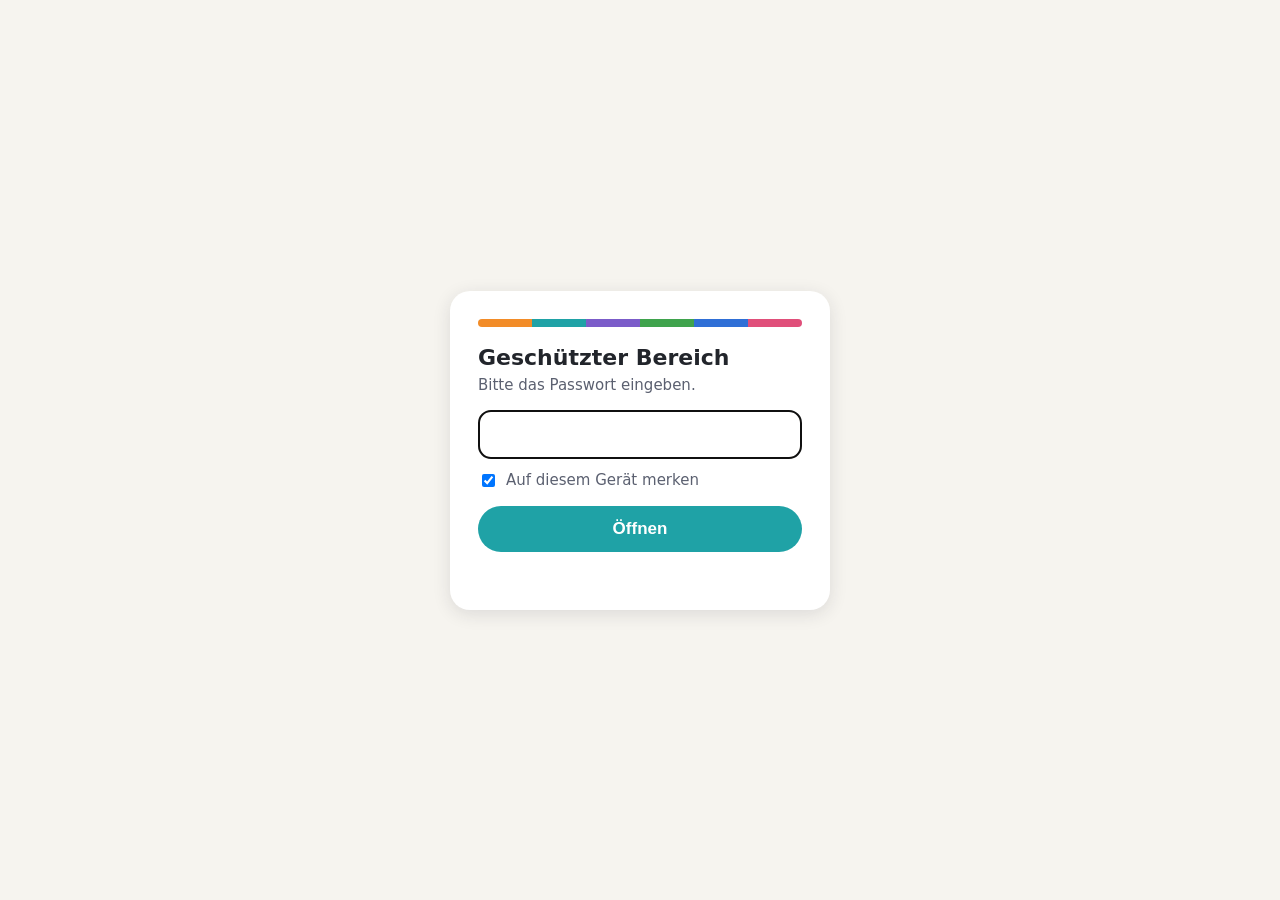
==== commit ae755dcc: "Add files via upload" ====
--- a/index.html
+++ b/index.html
@@ -32,7 +32,7 @@
 </form></div>
 <script>
 (function () {
-  var D = {"salz": "57H3oCkTM962bi7qKobjhg==", "iter": 600000, "iv": "FZ83NWXL0hMzgHvm", "ct": "e1aILr7y/amMJREpmVHYntw6HUM0wGNUBA/eouRE57s2NrjTcmJcgKG/ginHoKgTfm1H2v+bJ4vJYsXHXEIRwZp/JZlPO1/X7QGih7rflDaBexsg6UnMnDXf+dFxYbRNUnDNhORgd9DdfG8iL5EcqpYWi4RDoFhZR5S/zi/0WzpJ4S0rpkEajaHVa7BOMJglWMZUvdlbNWAtcuqWdTxY7kpNwHD5nX6MJIHGbkuCYwQZxJJSzIPbSdIrLoX4PiBg6sE9JgLMxauvfMUDRySoJ51J4tbISshaK6eZQQhZgz/kCFq0Ir8KTcX83ckSHEdZRtZtiKenL8XqDRRflxEsigld9HvwR7onTAeMfKunRNAPClWXKWEi/fKZRzDL7XuCv7LhanHDunzO1gCbB090ZrtE6YeCz2wIPHupuQwefh84ZISXd5IhXUh5Seox9EF8MDbShjQ/8wb63GJFNC8ZLf2odi3DW2ncYm3H/GPvwMctNdI5DkDtWPXVsNyJV4J/rVACv+sPeiIleDgw2+SNvXYdf9fDdjLy9P2Aen/RiXBo1W/llPiL2u8T/9S742IgXpKmgssQbDYm64H2Rf41K1C7Y4AwZNLki1Zf9/9ut0qsMNUoYH7ZejrelqQRa547fDm4V5C8djyez7unlbBQYWaK4/S0FokWKRkpRntv19hwcWeuu4q/8t09N56FuEC6DSbpglZpuBaXghb/Rhu640UGVt4KX07ePelY+foRByv7AvtuNv521ivT4nZt4P0CjK9QLf+1AOfy2Ya8knLFmaqVQyLXC6/n+T0UDBpN6SCRgrnqz9RU/[base64]/Hkef+rjpZfk/D9btvfVeUtPm5I90X7/052QGcUEAfEd3y50Yp5Wn+yWReDMVs19/Hcy0vPiOcs/GkizUKZkNnGEf3Q9L7D4DM0+6G7pgA96yyBr4utgnZhUBHQpT+101BB4qCcRD4D+kDvpIAIb6uGdcKlVKvRTzZeGtkugDAAnjC0Z8z9J9AeRed8umOkPYIEmmkC8VV16ykGWFwCjok99InI1F/kEQmakqsgTqWHLPn4YWl1G8ZyNfj4e6qW6kaw3RbtvOkbh55zWEfkP5cl1WJ7eDXo7zaRP3CcNYnbuSn/4kG8q/VWerkBnNt20UvtFT99sIT6I5CJ/OLOIxiW8lcSA7/aPbftUwNoUviUux1cQM9SeSrvEAzq1pJXseHR1BN8pD0IYRLe3rHWxQFKkEIutRiqAOr6pT2QDxZ64fyTzRoP26RjrypeQWN1UKzP5PemEC1lPdNZ+/XTgv3jy4CnPeeFt38yUfJvK/+HI/R7cwq5kjMxN8D8FgIVXsG7GILVLMXkpdOXWLpnHD0/lAirL1DRZzn9qmoSh1Tm+8ZCfZXuwLRvGBBLTfHBHldhYbOc7EiX6pcKEqogpmCE6JaoN07bUS0iRpQ+OfPxxxineuPwQzX8OxROi9VmhJlm/WWtfCy0MfX0kIqnBgZQD7ac1d5lKqStLLNXeo09SYqloRsT4sMDFDn4lkImq02vZsm6b/Lb4+a/vm6aW8o7AvdkhmQi22DzLPaKBhceVYpTlSb8BBlCCmoxH6RyYLkq8rPOqrKsXVBJgf7llhmDA9W85M9CZhhAMPMafiBahhFQxedkObsfvgDwBOUENZALFrLjTOGYiG+um4GJU1vMQjWQltGuk00tz3bX0l9y/2mccKpU5nkD1v0UpChiJUZbXW2zcZ8Oy/xwTpPufPVsIhWNi1CjJggRAZq0UHf/pDZCrlug65m1wU0ylBhmNtpz0xy04tNwKuOuBNluQ/4NGRQIJT+aC1Pwd3FZJcmIcsy8eYcfEoEYWpv9YxSuXUT7GSelZH//bUq1tKSl1AL4JF4Fgd8hRvjCnWJzGfj8xHrpEZUs1jjDVyDDOaQWOz4LTQjrt5ZnIAGSZ3+mQnP2vGbk+1YJGB4iKApqDt+lDe9XfZ0j/0jGlErL8J8vSdJ1IgIT2cz7ZqXWikPUxYxWaWHfv/YhFjzzA86lVNL4ShSW55MxwVepCP4RkCrEG0UmYhu+VYCBgIuFbOjIYuIPy1XN5BmLcQtV9OGb6lfy2C+GACxf7LjI1DzjE7gKgsVhMwO0CDXceL7EYDe9PmjfngadZMWYglznqRkriXkJ/StdbXYhV2rpXR+tgbiTdqi7rdRGbkmqp4xavI9GozYvzi4DD6m4LUIEQihpxZNkycGf87f+/DHCJ+jVdDr2BJpgwo20VEVEXmPTsONadCFHpmR0Mbgiu7KPA4tNmp5tXqCS/N3oly4x9ahLj/SitqZFZnY2agnliOr4TGjdkVNUJPnj4y78rL/xzaLRZunMBmTrhZTksTK3r6iZ1Gy5vGUSAixil6B1KgAoNjouOQ4veOPqIpffFVxcxSdNaLTI7aRWaiPTiSDxCskRKltLJDeMpQERp0BGaU2WjWHiwobKFhCKfD4jyBPAv15eEFmGTBhqQ6D0Z467Eu/[base64]/Xj2GN0yMorX4JbC8ugIQF6VL6tFZX4DhlZRLgOOn6JrcKv8FAkWnkz8LqQlHeEeZGJEQWSYMHNho7FHDUdnVdCxMsLfiezoGnxnRmWNcTOxyl41aBaM/zwHOF0pxf1wXUxhkqwyE8micB2/gTrHQoQqiwkYYXvV7PSTING0InD2Ohlf8L9aOP7qKbKg4xndpl/jfvhd93nPKA7zpEz7otuZSCsadO61vVovP0Z5TyBi16AA0EddYTeUlrLxl5gL7/Qx4fYkdmVAJtGL2mFUulYCYlCGopz8GkI8L3CpC9fjKGQWrQ4un4q+OeJswFsGNtTIc5i6qpG6JYSVqjSRqhC8xijZ7G6AXOer8nbRItTYD2Yzr4nM7k3TG0NNAmEklim523fYJPSTiMXU/4KpWOySkREyrrN1tlgS1BzOfBYRyvvNSj+JFW04AorR8lzYjS/LkbvYPdZ2F3y98N+4jNgoIk5zqG6dxlvpQQVYJXM+8g6ytAuGOJ6/ck1eMGZnF5faJo2Sn99qYtu0s+a+SsTKbBtgILhBp0hDtCqrh39G5fuN+hjnzQ5oMA+CkBO7w3s5fDtnAmKoa16AqqdpnpEX0juLMqvBynW/lY+Ip47Ih44y09LVIzxamOhtr2+lxu1omqduLCx32ncq9Zh9haMNgzLHjPML2rj+idBBJ6Ohm+qbztZ3UYlUtpP2Wm6nNez46b+GZMRUPAIG102E4XH08x8w2ns4MjBxTLrGxsu+yh3VPKRfr3X7gPO0rzjAtj/itVhHXjghT8rxgMKQciHdB4sXyutD5IZtf5IkPkBeS9P8S4MylgRean2QBJ7n0VJ/nDxdwz0Sq6ps4kAbYZe+lF7DOGzSwuQjzEUDMp9WS7bImlrFLN/I2J33x7MGo3MnclNn+dM8uRpWT5EiYFuGzv8hebPT7l1LvDUJGV6g6BJgZ6vcVn4Smis6VHaFSuJ/sxZ9mjtjl2QkVd5zv7dKuOtaoOJskvmxW3XCzjPNd/S3CcTYvVLVfO4OzeaVEJeUdDH29lDkmLT/jc/JVy+XgvqTCQMnCNx87nCLJfr2TKaS6TKocgbP9aAbi99mJBSEkJ3k75M0yfinXFbd/97wTfNgSNCw0ry7lVvgrgwm+J3obuRl8iq2qQ3y1/zxVcIFZNNFDgpkePQMDtnBT200w2DT+w5HuT6D5+W2mchVQRQAmYPwPtW3EHy4NbtVbg9FlgY21Dj9qa7W2eHyKQbxeUBKqVRDNZf8G4G43qRBCU0jvnKbIutm6yMNGxFbd4hQ8dOvZteRpKiMxj+Cxjx7AttfgfQdrq6kbVdibKSkbvhJ4kR1z1Nm9YNL/Nv2GzHGk7p5E7W4o8Yy3fE1R0LohFMm/eZnoCPXNg3tmDseATVq/XJoRaFt7T5c3MdktO5O7xz6oXGhZtuwMKAMH/yQU3kjpLioMKmAOt4a2v2fUhngXV5aYF9Vep7jNdgUQIge8XernVcCMmmebWHR/FMVkzn8Nx56N1jms6LFJhoOYXMa2kLnHqzyN0spwztp1EndDBaN/djx6hAtOkHr85Qenj3ZPQvfzq+94W0vGcf4q0PM/slMgJQltahSpJkv/GH/MmhtRxxA/dsLptIdmcQmNZZEYzbIY38wVFzs98Aiey1IpZX1U16vKG2JjNbgCsM/78ubMNNPw8uz2GMiXhbdQxwxMTdzV8oEs8zcEQimGGI+RtCXspb7v60yFcVz/puyQrYFXzOvHjv1tTRxWyMF0XpT/D3BBv+ijYMmorW/3OSRaJkA+s2+YvyxWI4f/HQVVArjm7psM44AZ3xoMPMh62X2Pdiq+nIHqa8q5gl3XyPEQOqHRaRdmapYxcLOeRES6ljAIKymCcBW5EglsX/YWIiVK/R3FSZDKIzpglB4vZ2VfL4vyhi0jWkPjnTlY9riuH1GWkGdI3WnhB+b4/2C/Svxusdd/li/7SZcD8BgLLklnUixGIMLO5czGPg7zcK82E+S1PEIwd9kQeOaPNXK/1XhEiBc3CEWClql3FI1eZ4jS9B8jJ1zWKGkK8pDOLEIeaaX1CjK2BAdTMC84BXFXB2w51YpE7C3EeXV+M6EOxmAD4JE76S6seJt/r9cuERywtxrPvPvvKMaoP2MSGHr2fTjIjPcu8rS3lelGFiGRAYred7I9dm0Io6/q1NzLqO1GZxgeVADnxcn757xdhXBg6DYKyVonsYV2Nj703DVVlZnkXfcd766cVGfqTJRvvK1eDHpbXC63PEJnFcRyqmtB0pT3C0WeXJYvh/Bipi4eSPtERv/keXbE2xwJ+ek2jdSpYr8NfHhkOCfSa1ghkIE0OhGlKxjYia1ZoBzFB12g4zn15889CwEzT1kpDIRGZVDNCKoR1YYyOhF8GL2yXKDrQbhF8y/sw3YtcI7qAzGHEmN65jSbiBMJuNA4P2MqRe2OhckEIGo7e9AWfb2djXY3BbrTNqjSFG0DSFgXxiUdpwFNbArr/tlZ984u4NchWJaBc1jyK/vS0n3X281Mp88BHCSU5gL0OnKkIVrWZYiwINzvM1s2ryN/WQVUohsoCCzQ+MedO9nrUEWTBMqwLHn5AxOde1FAdoTYH8/8JApKTXnI1gIzgkvTUbpSIAcuO90Vnk5gy95fhyONo8R2rXwYXqvXJglSugD/O6XhPBTjehfuLwQcBpMeL3Ea8heFIzGnm/3FbgDd9CXayl+320l8+K9yhaskBh0lmvYmEy4cT6Sh+G3uqyrQqNNOs47aLEgHqSFoLgP/0OOBOTLP0sZxXEfoUktWlIpY11n7PMJQzycM7N8wFEM8LlQhUKyC6oViuNNkljW/kPspJ/NmaPc7i6L+dLoOjd574GIPgT/4nLNCJTuNrPSPCAaZOcmkmLPAYfdlrpRo0cIs4XK/f0SNZPNt+QF+tcCynFPSboT7awI7HLxbHvxuWnTa0Gsn+PHGUEIvZ4nSmSbj6s19obO66trYYXTiQp+M29S9FQBc8SZJ9cUn7Imy+ZzHzOnm94Rhb99V1QTwuuwOVDqhXw8vRdlbuZcrMJFl4IoohRlZC8XdRUIITtFauJDti0j4sY/xsQivxUpJa8ZLYIwYgv1wS84rk57T9b4feoJJ9FpY+ZXOXyzHrJcn6tEp9DIs220U+3LAD0KCWjyn0Tkz688RyrkoPfIlrVeEIFiSUkChsL/pSist+Ods9wYV+8gJv72dWnbMUvg21xYFHPtWzvVUt0ZEZIipAnpXGbjPsOw+yP6e0LVvwV/aStCL0kopOHgQYdP8F3orTawuGCQEDa8mGY4loqs23/jEqG7wRqovfa9oLD4aWsw+kwIklrpHH5AhyjZrLrlFx9L/vzX2PMnw6JQrgP2QhYh71JGwvGN8sa97Zg03kkGxBICJOPo9DtFk15BqpeY9mIK2hvm2QzFJ2fwHDdKkgDYgnMH+o8JeFXKcswIvDXNN20HvGhbkpwxa1ULjEo0UgSpcK8Slcqwq6SDo9Z46aXhBoROhr0gyWpUOFPXbA9Znn05ZreYuuDdD2u58/Iy+bWabx8ROp8NPwATshzMno4bo/0/QA0N5Hn+4oGllvFuknwo7jTYRU0juBQ3f0lW9QAWNR31gsPdM0xN0Zutk1ZYmRsk496vAPxUZkp26xjqKvVRLb2DmrKr2sXTfos+7WGpKL8ifvrW6DdIFToERHCoH89uPi810QFG6EutcZFhuJqJaryo284FIkydmxnwiSPDRCUzL/+arv9wzNqrxbXE8pL9sAlcouZ0F7A2HyeTFl9LsUuu3YUtw5peEcRzrsSnodYV7A+mc6k1I73abaBWSK5byIQdWGGbvFsH7rkZThGlomd3mhJaFxq64DD7K3efrqLNAYh+HUPT+C2loIpB+/dU27q2b3SnBJaDgTq4v5gOdBlKyQb7NfdXmtuuO1Lth86Jr664xQevMIVDJy9w6bQWfvKtb84k+ITbonILRyRGdpAC4mRx31iXNgLCOGtEXpNEJaxbJ805KxzOTuvTjW5adx2WNrXygfVR4kVqmANvBq+DpjjkXJW93Al8lT/aN7ws7fO92oLcKUI2wIZGgf5FWxmZifBbGO2HPdYWUZX32mQLv40BQk+kzIEt/yZzzZXZUQYxyJJUZlialBWM/hfLBiTKVzL6bZ9e8uWLjI7JMSAwfhVpBZWsf0YUG2iLyIFVX5fVJxbEZ+s3+XQv4HfDndPiEzvueZQucqNSSQskIyXkd4alR4+LfkbUUm4CvazyCePolBJJ4ZILmLv5/[base64]/Y+wiH6gPWrpYadMbpqehVd3IEz4ALtfvdWGoJJ2bXLlaxJ5u79uYVHrgBv5wK9m2/MoOpdVVBBvi/2snMmc+9vcdyrPwhhh+aOqv9ayFx5SsrupwydpstT1beb0f008iJovZC4kGBKbUiN7GtfFp0egRSyIXaALnNl/tf4d1gcBxrjJ7/[base64]/L+HRYs4K8vbRb+28oFHIu/nxKbWnC6b4VIoJJ3/q0BBZ1MslmxsAma3WZS58LZqFukoIR3RQnEbp3VgZTr0NIUTmrm0FhyY9aklHX5vcE3DUBrI7o1IUUa1cyf+f8/lr5rIQzp6sof8l90x5guL2/yAVFJdPII14YLfB2iPuTFIiu7hz8USbk82VXiLENx4nKa5i5ttY9XTqC4bM0F4xdUoVGT5GuatEeb/hR6g4hzAg41xEs6/oSV3EQG5CnsO1vapVV3kDILW2LqkR90yrDNex4Bfm9Mga6FS68wJdMCLtENhGbS3ZPuZ9e+xbLfISxQgiMbq3hONElBmTQZhZIjuawERwNayNcrEfFPE/YtEn73vRTo+GmtfDKvPkiIVyRsctH+1obXPL5GUXXEoXjWes0zE6m9w/MnmUN0aT4gb0T2AiODO/Qqn+uAjjtJ1Gzl0HQNlkNLp72KoyL8wVP/DO5M8zc3tGwsVzUTu9UHQzuB/re2WgIoaFbsBxkP2WWq8gkgJslF1RIBkoA0sWgPhFnOYt64Y8jiNhw4EieHw79WCGucZnXAggWA+gof3yEAhI9r5qNlwNMW2wCn+G2AV0Mh1gnsevtjL6fFGpL3V1BbTTUDNtHjMj6axAST19UUlNK5C1f+7gXv6OKTkr/4D5FvaPUgSwigVeP3RBDHK3OumPslPZY16ChpLY0+iTB/1M0YsPo2BnZbxbSeYpUTSIjtdoW6px3SJ/1hjc6vL/FfbfH4UJmkVHOEg8BAy0e1qFRe7pLr9eWn60BTH6H4fYPMaI0bf1biHEK/A/0b+JlgWZNZPhv+zlyw+skuroPpO2Bvu6H9H+0l2NheCr0ZaqWfTngX4xb8Ob8eOgBORFvigz10hdC1i7eE4alSMKpQwYb39RQvONylHeAjH2h87S4XiPb4e2BCRSWnp/IC5vgRgNs8PBdTELYJ8zl81/sWto9DFaodj2UNAdC6SRVk4z2TyCvUa3oKc4qsGQWoH/yVMIgJxCH4sPD03fl6I+ug1dA2u3rPX0ttMkdZkDWHpzbiMhK++wetoGQPS6OqC/YrcnN8wdBfFWe4vK1F7Uvu4MOGakOWmGdp/WT8O09+aPaCIHf6HgjxKfjTihY7eEb8jdWDOwdvWUatF0K/i2LQJiI8mMRuoA0BfPJ5IvK9y/[base64]/H0YncBuBikmlVdqyNRt9DoLLqIwiJ/k9GqQCQpmtW5RDcV8s7wQDgBJYFn6ynKmIByJja7k814VQb4ZwLIqZTBLrwU6zj0X7n8bIuO8gG6YxGvhrPd3CfIULFP7+HD3wZ9uc1Om/aVk+HQJYGvty5j41lYs9hY4tUGqgsUbF6GVukM98VgCBQIzAKp9ebI8Ux+f3C2FTfY8ImY2u962/zYuK68wLkZbHJRSRXAGmYJVn3C6OQo7ikthDlbOIJnCQu6Q75DX+0OH7h9+qQMcw7M6Vee2U+xcARCMAwQRvZvZK3ayV7eMnKrEDhKKBPLLnjfzQYqNiZoly3G4NzA/T0Xbo9K4sgIDZp/m+3PPiYYdb+CEUTTc0O+0GshQzXfg1RtDAq7Jz3B9a/OqZSAQM9i9RH+hL4pLYzjmWHaLawDzUNeEoxiY23+6fxTw8b+vMl3cgO7Hfkr2fr9THnpsrKRcL7eMkunp6kYhQprs0eRoGN7sTDSm9kNsmtCww1mcHcFg1kvEMNUfy26eV31aLcth7HGBSOI3nWPdEwRlPrOUVXWNyUsa5/dF+0/+S7pi+rAVIQmWP7vK/[base64]/5vNbSKRK3I6dcTSlp65s0T3Teotw14oWDG3sbE1m/gQGrhSxdXdVQedwoPZSAZnxBtrcCEXvHLH2kqYcxgsjEvPF9dK9vO1gRHXUko+MaGK33PlirXaDfcF4o5SKIK4rxtVVUl1vO8m49yO6lrcCLMf3cuCWQPH++HMNdz97AKjywS07zQ+wz/IKxiPiAuATM7V8FKLuTZMV73CDa6c3Y3xuQwQT1bt0LTInmt7++va3jXbCvUV5ArCE5qgItbPqJW/[base64]/o0u5ztKYf/q/dhv2mTUaKFVFwnYHVIJAbGtkQCZ/P0T5zC2G/Ga1b/yJBaRRf/EB8Z6g5dr9SaM1nbAxHXTbJStxfn8oAyt7eKF3aVqGjpSmFsam2NKx70g6f5GeAvCjG726bZIhJoO/caAZMe57Ge8yZnpbODVA3pYSytDEnxCiHnL2fQLUk1Uhfr/UADK3In5BWw8s+n14vtUdPbJufJk8RxLnknfXGAKkRL78/fsXjgNbdG01TKHfid5UbK5NK8E5yOOtlpxzalNITOXCl7OXUsQmwT8yiDa2IjNOLgy6oxcg+lEEqFL6E4jpBV9Q7EzTvUi5JWRk6MqnLoQRaiVG//FfXEejw8n0ALP0+Cq7ojYLZu0+xa3gwD+6j4f6wZjK+yFfWeR0GnIHnrhPj99L7FgZd0We6h3uO4/ZAVKMUS8NiUMDseqLoqXXl9M1tIfOztjyl6SRZX1dfTtO6b+uJhBqvleTWmQ88YOtfIo/ZF2jDDQiB82yEDixRJB+JMDSGNI0V6qk7iFWKy3wZi5rMRJxxMUM2smpzEHyZO9NreMhXN/P3WUFToNxs5qnePf4jH3Q/dccfcVU7mxurD3LbAXmX+XwfneFkNdV+RH5b+KbLx30Uk2F9veNlrtdK0kYPsV/ILwGd4SdBS5ngdV8MH1X0rnScDyszpzkDg4Ilg+E573ufi0cZJ15iz98kjmO1pUBdszCO9ww4p+IA8dH4gfAtkknVfRjhfEgIa/KVUv2SX1T9RQWf79v/X8uylFb9zUtbBteKuu4nwhU9SARQG4GPSrlDmfmE67QhZXfpHEGP6GVMLrvRtXCEoWjom34VyAiQSRjhz1hRYTvO4RvOkZqXfEcBJl6vF3E2ElZrVeZvzCt1mY1wlZnH59t2VgVHTgPDrxUuAMrTkLYhAM4ETzvuu93pk6HMV/xX6Y8jLzDRa78mM4HZzgDfVtBaBJa2vxEiqdcWxSsUcgQi+AUZRckoVDSPk39At15eW91kjdzwkWwUBSTkuS5VstnZ/7HAFWTmoC00fxCl1N38W7KpxnP+l0yifZdg4wjC0T+WrS0uIt4qvcBIXMPqlrQ9h98fccNIiFcEmxOvpYGKVbEg7WZon/i9q8ClTDBbUNu3EzD3si+1WTeOFt6FGbzdmiP8vCU7tyQwHkSVHlG/ysU/i1bdiBDJIF6zRfoYhozwzuDsXYGQovt53thQ54kljG8g/8T6SB2Pctmpaozh+Y5DpyF2F4XAGnNBON7p2I/[base64]/b+mv7yjTHhkP96lMFjRE1neCsb0lLU+999K7Dt/lJ+beRVgP96PAq0MgmgkELEsYGWCEPLi9eeKvklnaeIaXvfJdsOWsJi256GWRV7ACPqyvKUCnRbMXnRGAPmJaa5zrz9n1zDL0szjRa5fYuiBZBkj4W+A1Yod1/j65KKojw7ZDp+6L9+ZOshq/M9d591mISRLtLaPvIBtrAyZ0b/APuEKS1gW5ElkfkYnnyKW46/ReEoNbsrXzhKtRgpU/KBeTCLhZi4eA/OuRzI04iWPs9JOembYV8J6Ll1k7sLcZTX9/mFUkNpmcXuoUjlIDWVyVkoE2J4i4q25Peda9EcUTHlQrHTMrDWAZDXiQocIxY08y9tiXieyOq8DsKdFDWVD8Bw9bLqVMjyScbhzipoG2tWVwtYKgmsORwZfpPPYajquGXITzei7vxRONUfXH9nNcVu8VDqNNqrUkA/dYoK/FzQ8/ETFAfOj1tktxmOdkZ+fSiF+GjZ8WSiqLUBOYCaX15HxfTYqUqB+pf+NbvHUL1IVHuCvfgExcqR3dP9c9Vi1TTrsvDWNP/4mDcYfoGqKnLQFQ9d3uRWJnbnAlUOzV7ZDAhkGim/pDS1nioFLRHclhYEOIar+g1Wqkzydwu+E1k+DcD/a1Y9KLl5VsF7LXq/WQ5HmvkoLXIuA998e7JFmssCWheTymhQwBFXo5KVdIr0+TUv8qG6U7NL55G5/bNtIw/mx4154inUwgk4Y5XuUvKQ5T0sNUWJBBgaV7Y7ATsrGXORt+mu492tGK1ukyERVqWmtAtaqkfi2XmK0fRUdLfmmgAy1URIX2qootKoUX5J1fOFQGUDB565ylLOs4f51iiJ1joiDrcFSa0TIuDVp8dhuV0lDB7ayPFdQRXdinEOIuD9SIVS/J02mhPA6i0npes1dt7YJslqIxd0LsdVizO+wxdrk0a0VZZIqRjdv2s9PtLavpX2WCEbPJCxFD4CbReRQOi5wQXPMlOSJsu+qJAqQRll2HS8EbX37kXb0iDNyYAMkUEuBbgFLWbNyWEEkBzoHiM33cpLj6Zhf6DQFZw8/Zj75AUwfWvh1Ncm+8yKRrf3F042J0ObSBB0fjR8Pze7kiKapgD/QkyFVW867y4NScKgsiInvNqeaPQ2vjLON0mtUIKDR9WEq2Xab9eGe5LL24ZFiSv6XgQFnhz/hH5q34unDT7+fjM2utFfYKX3vcLbS3ZAhtKVOInjCC+N4GVRFTD1BkBN2Ad2lfqE1Rlg80b7iNz5INjTp+Tk87aA01Vqf39W26GHlddk5Ei7s3tgnn5Z6ftUNJ5j7IZjYO63VTfCBGRnkEvF7IKF7BjY3mwc7SfkgyE0LkPrIIBIlmdQtpTdtDDtVwVnS3/bAXib861g4uet3LF8Gu2Mb/lbaAZNSZ2YK3pRnN3MEvcxtS0WiybooBspZ0MJdvI61NXqlNlBL5SLFu7qJfK7hbZdPYThXsk/nntUpkSA//j3BUzw4H3uV2Gmq8bFsf43Sa70Q8gS+cvdoBaF9K1wXUCfPD4mALcdnLhuy9dbiCuKBjhcpoykdZggIz9o0F4dDDvmjw4KrayuRNQTv4BUwXn2zWdCisEb/[base64]/fZUXwfRvztMYPEY2zlcdTDgKLE20+cybBSm7wGUti5S7sBZEdC22PNTM7A4ELvLVMmPSqPzQM9/l2FxXggxL7+r/YTj4M5YNZZeX/hSfiMQnWOE2d4gqO1K1BSFtlcVejp58QlXDw+c2uuk2fGmwkaCLqg3jz9gezG6RKIJQ0VErHIXumnBBCEbTdzkwMJtJifjOSShzi37ZkQBz9LuVxsImmM7zNADM2q83tMZh7Xv5KXtlQYNo/kuxGFDljVX9rbAM9R8Oor25wl59m3gNQtPppEmsZmI/s8aKNGeoCPy8/lv5BEKMqfq1LtIi3nYXVk9GhS/dfvxnpXK4L+yHWCFDS2z/[base64]/g84mWh0k62CGBiNqR2Wfe/Ugoc0mDUF8PwFtYnBxOKxggntVFkI6JMufsi5fAJvNVZWDsIFBdHjMX32KonZQKm6486dNO6/xa0FpMWNlGQpjEaJ2QNT2Xrk/cb4Y0156VtOj7vtdQcEvLmwt/yH4rsg2U5CWC0138qWg2YvU+0qfQanNKAERwsIqjEHvzltlfCuNvPEr2nidvlXKuOf7fHVd2GeLzmFlhdM3HCMGzMSdyeCS+E5EJdEm9+bRQ0JMTPSpvwuVX6AJNmM+GQEeAo6FP848W1kv4XUKh3eRcfTt+gucijqQuW7383Nl3BcauHKcb8XNjwoMY/X6mLXjbfDyFDnAaLBdFqleuNumi0YmuN0eZxuLHCcPGq56sVcTSD5i7dkHLwRReM8Ueg15VWlXk+UxHNxPpeLxpube9MmQHA3CCH0h86xVNmiSGiRSdGbzTObficPpS8Lq3FqQj9LSU5hAxpknTG6/K4bQEK4gI9qkmLgU7AiSktuEapI8K7EbQKvWVSWWDZsele8l2KnFXMB1uKlzxgo0OiNNu/kkFZPJwO8dTm37hke5RiUlnRTP8NCext+LFevS+4oAzZb0nnaOF0nd65qKYOwtr06aVWB3+NJVzUJsWJzVNQ7Y8sd+C2LQBnYqOId2vsEcG9NeiPl56IlKfwPlk2zcPDxt7dNt1+3jimeMeBn04u9+sm/TNm4WRrl+aq9oS5bvm2wchO3NgW0Nfc4zhhOz9X/ezrGHcCECLTJYlzViH0nAKPe9ZDC1UJgbPbZu3xK3catk+f10LPSzmv0YT1m/fZAF3tn9ypacxdua3IfN6wgFQxYZhilQ6o7dhhvP7HJh/chXcRcQoPRtyY/EpV5/qppqS2fKbTfkYwzy90UIWJzotAn7xuWe1tkIjlZ2mAaRm4s5iZN3NPey/2sxqLxNP7BFh6nm20NUrSGflCkUhGmGLJ0Md+RcwsToUskyRXSCigvbt7NuYb9yOF7kNRKdANtBqOqc/7vBU1DzRosyPkSyDIroMyp8wadlnRVIpsf9ikQ4TBLeQQi5RjR0revY1aXp2J3yshxkAkkhlC25XLNabztogxeZCB7ox/onjuTE4h5p1IPUT9MnWD4RkRPsE+WLixKZzwf8idyVoA61hgcc5mXPSG1hpnMyYshNowOPxgz4eh9ccpIEVA0/IqmXFOuZsA8bERy8LYapZgoxZuV6wunBtT/[base64]/5sSdajBoXXz9B00bsWQrOmTFCH2ORCCeP/Kzn4DKCjtm2qhB1f3lCLYql1KiDAAPJ/HgzfxRf0ykqJQHsU7ymk1PhHFogfHtP4Bn/7ZlKLwvnN4lht0JrwRI7CYy0GbZRDSc8IV9tleaqGsTokbsw+/xLoGz3kN5RDsPZX0Hd/HOgf8uXN7kfH0Ulz7wt7V0+SJCtcHQ8iaujtz6oO7YAP0PltsYnJsaxhl7aXRsi2CL3cVN7h+FWkknp0GgKgd3eSkaIRHeDNm/IbQHpv9LqlV1gLYlYYl7QIADhpV4gvaEa/zDG+7gnfoLGPxNrtzU+kzoLPzbov7EBcqli9pkDwSB73qZvBhFXpy9Thj5RCK0AfBrsdl0m6rDGpxLt/Ir53dSdG1hdjuwPmrttlSmItkrYCVtx6vs0tlCsK6O9LeO2r1og/qkOff6pefvfwIoBTWQfd1Fvl4Ezn6sb83cLGRmK9393tHGLkSGzqnaAoF7Tj/a77F7EXZ5QQHxeMy0E/inLAxtnFzsG6/JKsQg/CpNOEClKbKyQnwOOGgD2YRvb50o463Byp2tmbWvcUhPDkadKn6JZ6juPgMPfafNWE9m7QYfqe/xdzExw3hL6AvQfYfkV90InCQLleiaVmsN/qdYvsSvJ/9XiSqfbGWTuok4Dq360UOE3FcF6OUF6bpajWLkphKZNsuSDDucMQfjsJh5osQ9xgJojJHzGsU46diZD25Mgm9TpvQhY3NYwplx1wjW6FkYpIBPp+VGTPJ8uFQdNUtEX83f0+gvwh6iB9euBMgoNN2DNjYrMAZwFNjV1I69PWdL8ZhAY0WXOmDX7oO0klwNZ0KWN/EcAt8HOy35RBFqYWx9Pc9UoIqEdVUXlj4Zbgwl78Ahr/zpQK/fLrKUi5G/R6pXm5vh8R31Ez5g20aGLeiXDjC1IQFYlyzHbsrePX40CShRvnZR6W0ebYTFstanofawmGMWvGVoG9zLd3uJWsXv4DMW9ekHLWCnh7faD09SfH1LORbVVgM7PRmT2WmqygSybSovQcDJFBHx2fxS7zBlG+9ZgpN58IM+M3lyKkUvxEDEOxswu31uVJbz/mpubjK/3PTsb42DTgL1w5QqosPRG/HmiRgcQtAZr/cpbRagRBNcadWsTtnW0yZhP0hy3nQzTdyJlF+bauKjEiKmc2EYhecc93McnZNhXbjsdXlcLeoVAedTDOJcvnWU/RUfGezbqoK4pup7QcE6xuJVtVJCn9aK6rpJZ5qIH6hUiE3qZkEgttYe52HVt5cCLwtlCqweZK4WxGMbqkWB/ReMP/9lvXc854TK/pOaqXK1O2qYIbZA+omQgIPRRFjpEZ7Z6Hb7QLLTvWp4rQgNQzr090JDtALuiGvthzVI91NJMZjvUazM23w7ykb/VUZhoDGHg+haLTujL6KxLQt10cZUtE+tW6n7vySU94LY4W68BZ/QWJxwt5EA4STBUYjrHlEFlfwiXFq0Va4+WT7my/2XX0rKOq7JvU/m/KVwmhpOJos5AsVLp2LtX7oF+MKuQZsr/u5jU9/B/ET+anGrz3nMZ5tcYzlNL0REBwfBbzSKBZfqkuwM/yOB6UAvviUUE/gPpfpNiip9vno95v00IKRDoGEA3ySy85FI56JJYWbWjDlD01q96F9lM9yRYmGJm5cGMml8WbPvNfQPCbxoc/70ZIVwiWRFiNcL5nENDnXu94DtwW8OBiqMLwE1qb511jDLQCxTujfZ0CjsNLAtyD1E4OZYpGJv0fdRSEv7VvfzOvJsA7Qk0RRurn57rNGUoVnZJYaePfY0hUl4ff1ahqON1yoqpLZr0c3k1UN2SoNmGfvgcia4fgdQcEL/Ssy0FXqYSZOBu2FZk3RhvC1mqAiXdMSuBXucjkE73WnXDHBEYshIS/tFinOCf7VuCV02dn1MPTlfrc6S/zOvTiDWUamUIAAy6eJNn+/[base64]/ODa++UhiwcvWhwqSzvkUcZqWVnmRIMhN6SgV9hJXlwkvNqHRE/WY284cI+pc6z6n6hFWOeIUGvkdIEvG0a0Xw+wvObQUO9bk9gKwpUJsGxIr1K/d/KrshvoY+1YLFslM8IPTAb3UX67wJ/qJmNfSlK51OnOykQgQ3qC/QTZGdXyWowmgIpPe+PIosPLPyLbXPmCXH8OzKPVYFNV7xjFnbKsXWNcCIq7VAru1+xC1rM+tCTWP+81ubUpahSG+FMcT1ATOFBgx8d80M4+zB8+v9FLWOCFDo/L+HioBG/7ysp6DPKozmybebl737G70cDxDm1hUEDtO+m5p68iQBsKMs2iEfjugaoy3WgSOod/IUAIj3TgCQqtBvIJ0kWDrEhooh8LJqiaMcadrn9GY+BRzabcG3l3HSJTxsvxYZzsBv0zxVMWhkFlc8eoP5v8c9uDqSrEM1I0a0Bog3gCgy8RKv6TihaR8kXtzoXSincuiGbOkjP7qfIvDGsoupoL2wDD//cAZZf+q7duOU19bHIjJ2qPrKWlSrqKHkqRY9CdDSZjZfDnaFdlHYhgKULwekrX67g4oZTDTrQo14iLGCmYuGaLKCpVcE/X8LaGuc5nQaU4Lle6SdGJmlwotfIUXyHXYhkQRsSPWipdBpDHHUfulz22j6QuHxqWL7FX8L/Oi884i8g8D8R0AzOTz8moKZmStwmTe2kQmWxTn/9sNo3/UYQzvBTYrq1gmHhcldCiK2eYDiUruGRhpqEaG5hsHnhgLQN4yB/[base64]/hOVY2+XivOvxBIXLdT6+zkEfWV8fJwSOruwVOL/DUsNR/27eHaD+qoqT8Wn1Sk8eL5kvR5KNqi3Q9d7jokHqviakdtHgKaMdpRci2JxVxW34In3JACdC/PEwcX4sqJP1sqlh3v1SRUf23cMUdX4e1o0KwYviPs8fgF09zbRBQZpEuU18rQzqQqSpg7LDfznBu4nm3ZeGvvHYaTF/DW9sitQq5WFKpH70EpTeGlsA0Pggtg2pTpwLAREv3Y6KmGsT8Xh5Ui18I1rSmlCGLI1IONCtIa/k3RYby6pVSZemfkYTItWBLEyOxBKVU65hYKS9p2LhYf+EKb6kySoH8qJr0mA6DPD+UNbKk9xV6MJJ8VLdB/3Ugb3PhiKXQ/xMhorDjguOw+yMxxHVdIWHTqtTng0dC24i4lwRkGmL7wUlG46MTR+z2YCjwVGcNBkoBLmdoYBWnOJjFX0IDQxmmoErre4eWn1pby9Rq8/UkzGjPt81Mh2sC9ncsai/DS3UKS1riQ3A4VCrMgCdL8qyQB4L0WqTbmM4KF5ji2EjWjcCuBqrb+46cMo2onDD92yKmX7j3N3K20rNZbYLN7w75T8BfzpIqOYqK5G42gBlhtLotqLZgxRBZQ1CPQxVn0Ea3n0Pdgv+vF4LPFAA52ciiPHlv196t9MMpKH/o/BKI90smUqOMuENAqxRkjWvqx+YpbkVVTmpcnTO9ssuGRo9kd3cJlOn0TN41yZpWujz9m/M6CppcS1bNcR1dK3WUpOAr1VpXbZIzKAefSt1D4YLFAXR0Kd43OvM4OTAHA5Jm5AncwJ/nSH34cEyKH+xgWthfNlhuVoyBGxiclhpvk6EifpJf6hDtk/RHywRK/CU3oqtdGGi8prXQBHCTpx/JOSgPu9jXlbSP9JIWaMx0ETbq27kTGDNB7p66wHan9kLL241X/JSOv9Bov9xx3sOMHkGYsGGQB43Xb50IIEcRp0TSOYwU60rMurwFfCBrMR2Y2BA47+xqHuMquVhuHly0vfGmHVE++sMPGLAIP/[base64]/io7EflJArWGciHxkMoUare2VJC8UqNYOSLg1jBIl7rZcIdPUpXA3wTNKqSbc/UruIIl3hjBb4apYnTO0cJB8WLHWTGDm7q7MUpKDSUN4y/bZtHdw2a0TiIctPc/1hvP+St3q+zc8NM6x+aQV+PiXlKUTk/U+mqNM65MmhprG5tTXryfYU9EYdFplAlzFNdr5YRTrBTO12JIiw2IdSGntBTKpYMdBofINndiJdjZkgr4KRkm2sKEWAyrUFGNSeMVCoxB7stw31xYPaFmASqldaRS5AdNpdbbbiPLyr1Pb8/Ye3Kd12O5QcdJvVSBZLo4TeM744YPuokgrIDGWyyWeZVuMxAC58QZGX+FhGrOmIuTUnSoggU6r0M4gQqNlhjDKQz+15Kx0o8s13vinn7JDTfDSqV6m/lZ88DWuYPIT+mAU9Yz56MmvYYSkkYTCdRH91MTLATqY1d/IeEjvuTkr/xG9GBQ7LHIoVRZmMW9dSTflbvNKfwHqfFq7GzwxEcwUHJc8okNTj2ASRxUG6gCwPKFHhnQ/MZo1g0ESKNbBCAQK/jo98YtwuFRoBf73RtSf6we+5tBQNEpvWJufwFYPFHn5cowWRG/ybvhUlL6Cw8IYhZt0RHuTjEvwHeNHbNBK2vf2upN6cQYGEP/LWXPxy8T/JjMW456c9r7iEK9dL8Zut1Kt4IJtrf8Mso1Rnn04gUm8w9Mdv/mgM/tgKZvRCRanfd7Dek2pm7onohyp1OLkAMwkXb4ygYicEI5ZbHExVXbE8vmTu2+R50Nzx2Iyl7PYU9yYmWZzlV4LwY7A1aQ09NflHniWWUUONpa3Mk37/Uyqv+2y8Ko3iiutIQ2E7cCUu2ewOXjAeOPMXJrRy3xU0imVg5074hBR9kyiztFaVoKSgXcd9TAchYOLp7lg3ReDIxU/RfKGdAXpGrCBIoUsZOGWGT7Os3lZS2UVFQpBYbVERaki1iikRDN4xsHIlTRn4UZcP30LyEHjmKfVDsrRQ95y6vA8oFaX7Tuc/[base64]/l0RK7cZ8JMzh+tWGOWwpgaMmTyc3YFJD9NKSzWwLQuJ6iadI1QjkTG61pF+CQZ1oFmyqaIGdAvxLc76LQJGKs8q/xvgmewG0cbbUznWrU30FTVIXRXR57RwX7D7ImdzLN2tas+HpLB9jBJCkx8zvpLZhFeSXxMzjoY45wmlDrUAtEysNwhnnSvXm9L1kvIJHmqjOXaOqlRE0+KhvdAttr1p40YO7/dxClC2EaR+T+r9CCnzixb8I5UR03e4Yog7thzoFlc5tzbbbOiN7EBkH4q+qg/[base64]/r75K7hThUjIhDzNvnFVRPJ1mMyx9pFJq3Bi/PDsLaqRvyyX2BL95UNuDcvQ6UgFrKdgBrIafp+UZR6KhhGMC8KsxCLgZungOpYTj44nEWqT3Mn0vPxXEgl9qZmOcZNJbVuj8jB2Voypk+xbg/IKVHprd1QIs4+UNnYh1hgawgl8gcU3V81oqtW26gPuWUXuUzeXWXMQaAHhakigXBDlUFSuyfBy8JnZNlzxwxgqpTAhxdSzlf/nQMWstSJ9U+Qe+EgrFyP0J/nBtJob5DCD4N21AP8cIBUH4I4QAnDEh/vkhevnXY0qEjRwJ9MYqtYFwA0C6gHA2wXpyhxeovAe8TC6Ui+Hhu1GmbRI+zth0Oxq2iQlWmsfLXe7M0KddRR9miUb0k0ljH4d0kLhV5+cWskonxs971Or7rEvj6rTSvkmw6NSTSDB6vLQ2GGPqQIoAbGDiVhnEp8vdK2LHQPqy8qA5MJF1R8c/G/6rPQsjv1XqWvdBPRgTNBUE9OBP+X1GlexvB40prW0aI3hccppMx6iHfbKKos40mRepDQ9flUYnuD//[base64]/t21u3HzxuWxKjpwoBHtrS2REbn0u9hZj89oN2FL1CbpSZ/0bmdbdW1iF3rIjjCI64CZc9l50Vyg6BAWYybqSVnK1tdOSU2UifxHFTJJHot6jaefTi6BwXAJ/eW/DrL5S+YfkVz9FvX/Pp9llKl4qVi2c9yi3fo5g/6djoOfRglxUVkeU3ZtVrY4ExONpDD41IpI7//u8L92tUXMq+mOa1UBNC9n3aKjpmHPnZeMuSHHWGMy171pB9DJq6/xv9Sf4UUc/HzgORZCan5vq2m5D4wG5rylKqUQQMoZr1+mA3R7ZKPgg67bUYEqKFXkF2aY1udOSA8VbKhSJNggZuNpeiSMCJxek9+e+aj1RPrHiG5cKnZTE5rkso8GcPoQhv+fmhyNUJqBh2QfsKZWwOg08k/wMxwBQEPyCui2EX4c34Qvs7UrUsEb5pv4l/LvbbW4ttccVnfiCD2HVO1km+RT+97lJP2AmvEwQMvMJlxqSq0V7fKltMxWUSKZlYqLU99tmOGQu0lmXNtcforBJrQM8jVkgRssys4IrK0RlMbvCRecEj/QMpzqGXffN+/T8GtV+9pT6/UcupfZVnE1xZWYqHqArX3IWsRSAHeeNxrYYVPZda/oPMymNN1BY20P+K2jfWASwDJbA79tCjuI4K11X7GezLB8wUUj+nAoXtBCgzpzyIIBXoxdyrQPLtId6fzRYftUuuTgrOKucS1OXoU+ykCLESLNzsxOOxLt6desox3OaQpuaIXy5mpwAcPkznbxHzy14GIxWbnXI4Nt0p4o5j8fP07MvhSdQWVHyRLqPKfUq6pHkTqG7/QGlCkAcWLrQX8ue83lRl9DVD7iKKoiUG9OViJ6zBWHJNlGVYoaN+jPGvGbGxf41WC7jjsG0m7M/+RAVeSovOsjEvVtHEQrI44bI/rVbMjgMCK1KpocCV3YnIR88D3frSq6lx6OdDP/0J8J9BiDxrlmk9GvoAUugvxMbJf7zOv5ulWUqCCJ/MDC25i2UoZPSqaPbKW3tx/8f4Kd2q74WW9top4/2w1mChD1CloJjgeTbrVhhy7vuBuL2bIyAiCJ9Q7Ru3rFiLRD4EoLLNv7vksnKVNauts3e+pAsLctX9BJg/JVwk26qR+k2JZi2AGmkyC0WXYaQRHrlpJ0pJiy6CzWs1NxprMQH09NyqzgX/MSP1G7/zkPQuh9++UAbfFrEZrEa+bU6/BBiJrxa8RrKz6+sj1ohHoiVUCQyz0R0FVrN8stJnsUNKk99J9JD8joGbMLnzP+MeXg6YsG6t3IWwc9nq+PAjnSKwqdWhgrYb2rfaJhsNW/PbduyFD2mda6fmffX2m/mD+O5kEAEq7x+jTBfung+Asl8O6UR2MvjCBx0vSmePmw0nPy1VDCoq0ybindT/NVNs+TjG876B8ntcFmLM4g12CReTjeHfnmBUqaW2UcBCSl2L0akcNq/[base64]/IAlLi4IPAAT0huGtlg9EkUrxhp5m74F+qTTEHBUxHMmdDi7gKcRI3becZXudaSgRMoD7DwgZgXBxJkpbfnJaR62A9FuGZ+CcVdzhw79MCy5bUwB88csMIuAVPRLeFvwGC4PhM2L3x3ozdkJ7PEnPSeUO/NMqgmaOrffr06TVTxFx6O8dGnSToku79D6yr67SgpmsRiZt6SK4OaNc2zXZCWW+USpBroSV3A0Uz3Iv3Wzft+z1J9ucOqL1PEtE5ijIXrLkPbKAceDFTZfxZaUZ2bvVi5SR5C1KxS0CWF4HyU56SInC6eQoSB1wzyk4nyu/T2Mvt+dI4M/E1qIJH45PYPgonBhhT9/UNr7iJNpasjKl5MCYDQhBeQdZUp0j4/ARyI0Mwmk4ZEVp8yGw63cmbXoQN3dIh6k29jXs7bXgbcojIe6ajqMoNBe9NUn4BJnC1c5ZvSNaykFGRi+vT8qbqWj2dJ36o7VEyWo2kWG+19nCDyzAkkwS3bQRwUzWLink/XlA+ZkG4kw6mznTGByApkMYYp2HPJDTMankMrV1bx9Qb12QkXn/fjj6dd6/k9m2OKeSQix6olfKcvWZsoWPsA2QzsBpML9mP/KUMdYXeHcbABpH1+v1iXzXeznIJUVF3oRt1JqPoDAURMLtvZz0LZ1N5qCM9nzugjj1iSRJ2MslCdRVyJO/nyc+l2JPZI4Q9psmnL6N2bkyeaAiGPQrpUkFA8gHDVc9Qi/[base64]/kJlCX2rK2g/6YKRVbGaqgwMTHc5Yc4AuuobL5xlTAmo4en9jlKUtb74EbwaCw6dU0Vo/mrLy4+4FpVcNy2aYOtdriFwDYP4RHKymypUktX5jz5Jbzz9/9J8hz85aAJYQE+Z1Oln+s+sZ8xMIXQNhcLPItXk2ta+CybvukuSJwBeHDDW+y0lKJX0zQlYZ00q5Xdu8AZ0ab0KyZdyUwoDOv0nrLbN4Z21eSNmZe0htWqZ9/v6XyeD/l4FWPLnOH/nw9g8t8c1wM3P6gk0xA6Ea6eqOnUr/rRX5FCI9pLAyGsJf+FXwrVA7gTNncK2TsV406ZpiQbItci/d304mnIzb/5rYAOKyDcVEzEGTqmRiTRO6asfLby91vFEp5h5Zr4pRovURCcyRoxc+j1vJcKvVp5jEDSUizlhUEVcwLZrbnkyZZaFn2owrK6sjyrawLp1OlSwvi8mmymYm3NTsMEs7OxZxWv40OlVnfgqJjCSnECSdCd3qZGDHMaxuZmEXEldw+ixuSbVtUkqrbwZ/YHYk5iOg7O0opICy2dBREAT0WofQHOTS+WvuXeXxN5GRdOQdEM+KmE/CrSUcWec8EwGsJweeJvMChbjtTlmfTxoJg0VKBOzcmyn5AHSptd3K/acP/MuZqCcKIYGqpHLiELKr/DVPMOvjju0GYXBEdxdVBnh2bn/G2M40NwsBhYwZP8Z0CUYrUUpkw0ml6ONwA+pQ8wVMqo7yLZ8JrEu25k8c4k60gR9vzp/si0TsYXzYwylMNszBiTJ+JJijtkxNkb5CGelH2qMMwpSVB+9uAXd53JIAnckDgG7bTPq2s9JykA+oq+1kwcHkSX5blb4lrjIMIFqeBsQxuTVtcHNHgj15goVj+/t03GIP0Pn9FHYwWQH1eFzp0NDn5EgamqNApkhofUnwJ6Esx3uTIek66UVeSPHKEf2DIzBpufyOP+HZUBnplv1/4CXf9v05Rq6XpfUeM5B5sUuTWeZC4GHMdozpV/xrcgkeczYi19SdT4hy1cKEF9n81hm3giABswYXP8cWyxDaYm2RcFOQFgCaz0kiXjY0L9yyENKR4CVsjJQE4XK2lkIKypYUH1dKZy2GNY9sdk367UBKWOprELjmvwwdiwfkqxI7LW1P2WZG8gJj/YHTsFRWCWyae5jd5HqIdhyQkmHGFknnK/DkMud0AKZ7WdY2SGX+m8uDJfV0Ypa5XMiOlAitGUi826gtFIBcDfygasYzZJRJogkkbwyv51MDsoNbd2/mtOMrs6voI6yDsJ/Bb7/D+rTKn744f4a+mON7w8P3Di7kzgaO2ugZRUmAO+fQqW5bw5AzOW2gBvHPegFYXTCijUantm4BBRl61+ixydzBPLBG2Ik9Jox6YVN1OYlvl0bAazD657ezGpfR2KhGuze5VQKWRDsBk7KAfkkcUvQ08xYdIYAvNPBf1IDYsTseHZm5bAXER/DIusIYlfumctFlbfglizjmEx1TUulwdb5C3hFIcYi+VcBJuvfIMbADI3K78ggNSteTmThx+88397O9FCpePOKeVAKyk4E0kzgY2pdM0zMiV3gkuFxIm+tyVL4k7hyFd3BG4/YrlEVLEH3XzzEPSYsovt9KtVxMDfkOSWbRLy0PheyUFHF6k5HLDZQVYPJ2+aa2nv3H982XWsp/VKqvLO+T6cGCR0lKCNPKTJ/SGnrZtyN/b4wF8x1CQhvXqDMDsjiEOTGdeOxAgIvRoHFTsneryQfswD/xFmiN/iojj60vjJ2u5gnbKWYx95yJ+eTNPkQnvnk+xCNGzKGv8nZ5plN5cJBMtXl3uIVJj3x/nqcCaoX4VvTmpR/e0FgLA2HhatlfEHAVNL7oB6wt0XaSIdB9LJQtyd7HO7cKykJ9auXoGN5VkuXMKGoUTusMYQ4hR3En2+Ivy53V+bmHt8xfzTL/4vk/x0j8JkJU2hQXxKHgcGO57coyLoI1glJtBjxbVQ4FRpnPwoZXavE4960w1br3o32yjan09ZRXqK72ss0u1eHuK4ZrY8WpMK013y5t7EGW+cfNwvfpRiV/Ny2Q9qObMfpKu9+gfN0k8E3b8wYXWqQkPtPT1gLG/M+imffH/4XgMEH+ayJ3CWlilbrTc1HL/biiFNO+DMIVrOyk8Tj9qm5TvYFaeWxrh6a6yTBKnpI48NfqQs4QOl0Os6i4uaUG/i0jvICnDf+TU+/ACrrjhhJFhr88pjNrSQHQIWzsyoNt0ih7RvsLqfHzoQFLA3DTMD63AD3p13XiBD3P3wcf3Q9rf6n3a6mkQbWzxZCIgF/XRVWBTlnBf3IW2FcOGc0w0z9GPaZSRK/hqQMrSlbzGPCbnqCDZBGaR2mKJV1xEtg2EGegjpqTiZ0Fb/736bk0kezKAJZWKz1WXvnOjz7S/1H2zvyBXr23k9ohj7BFsZ9Pscg2O8teJ5o9m7FplpbeyiCWq1fvm68huYuoA/okf9vKaQtGq/v8wzxDcjpgjIowBtR+SRlKzcUTk8WT/ypboctEG0fGt1Exf3SYXJa2Ole30CrWeiyO3NnZj/+FDkRBQL/[base64]/vCuI5AR/99h1DwLzMUcZ+v+bj4nFY9Y+zzR7q4oDhA9UVxghy15X0q+pEsw37K2pzVht1JhebMMtHRrdSo/eV7NCnOBkR21sARY/ai5vpiR/6GmYHuXEPi5qRuwMVcIZygSaajDBC3cC42yR4a9S2JNne+zKqvEEyV+ybq5mAASAsabStt3IllGnjLOHFMthiI4XqlFKyplIlwaA8GXPBhzpO3LVVoakIcBi2vPRakXXRgPylCCGlFhzLdLPBYwOPlwjgq2jr2ZmefnT8OUJnwcszQeknf81Oy/Aaq9l/4Dr68lUfGuDl06pHsygmQHp7FQ+ZyLFAf1eogtqL/mkdSHLMa/d27kVD3SsowCbMQDD+JaHd8HurmqjlLko+a+Xmovb3RLIiREdBRjMzhE/NyUQ9D1qABhv/tWvbpP1knv8Kv0IsrHZvJo2lLLjLk120abn+qoH0vU23Hl4YEv1NtkHClnOU1HEUH0WXPDOyLS0IoRrO6yeuDFDP094whXCbkRPPBs8dO5jUNB2zMfFp0rCdHBLDvYKKk0Ik1FXHUPM1s96WWVI/pprQw3f2Bxty0doAQU1oUx520vS7PVeyVjJ8wz5FxiJR9m9u9Xeioq3A67GFGOO+UD4uXxPRziP6FZJzQgBOYGYNdBVyPg32o3out8Fq4CUOPM1tvpIxXgGbVH/Qz/h94C9/4sLxl/ewyIbOpCxj3MmmQ1eu0LNz7BTpMxXYSZsD5H2xA5EChPSMxqN/pOO68Www8EnDeR0rzZab0yy9ArgDvCQ5vkW53oZC+z2ZLAQe4HoG6plmqHd559Awnjh6dKhGMegdfee9DrM4iNGWJhxxQGfZgrUGd+fyYFyL1zcv5txuaPBprgWaf0iDxAxIOkdY6rFjPLPGwQD4Z/siTj3rsMjwwOwKIgkWeFkBha+kb2cbaUMZU/NCxa6kyEpivoyVAKnDWIQyB34VRfHVowN4ZOx9QCvgGoKpimrODZVcefcQJBB2TdpN+YrNP7DTItinToFXHXYkh9zqCtuj+GmD+InrPkoKQSo63KM4Sq2B7DawjOWrVMsmLQWewho0CTwX7+am1BGl7KPD0hOBo1ovwWWBUrGP9MB76NF3M6/ZdCVyXAZe27elQk8jsWaZfUjt3oMAj4TkAkrFAZc7DE9xQhcb+7fCk5vhPno42WtqANfE/blvcMzSNy/WgbNtZRRbkcXQa1jvt34r/NY/zvrl1K0kF1YvT3eTBtoRpqOfQQ0wHKdATSbIlQbl90rg1kOsZ81CmCShXwxhTaA4/9mTncux1lW9C6fSEeo/C/A6T/m1K+sCJ+lHRQa2FCRGC0rrLX31x4/GTV60mMgun2oO61dtv6TpZVhWLsGwC6fzTfbWPoVJcw1c/OfG+3F0llyFsfptJtg8+8ZEikCxjNXLwG4pZmY1zPx+jnxzJ+VrDxp2y8i4o8ny88vOyA1W5qnUgrKGm+ttVRdyNFSgn4gaCNHf3FSfaIoD4aVS7lpdOypTaDJ4MEkPLylUYtfXgMq0BifU1QM88AZuqBVjrircGI+NmfjEMPqL3u6KYZd/dJRrhKv56DRHQZ6a/2JK9ZeZHVaWo22Pjxw2oWkH9ZINpiAlipmaJ4wBAyedH/k9u0nimIlVLixWUhJ4fbpfq4WP8dHT61Br9J55rSDD+oK8tBYIZDtZnT4+grWR7OP9aN5c9isttdbrL6KTlV/Vo3jMgZ6D++6SlKF4IGhileGsPXU3VwyvQH+HgKXfxdjwhgW/zTiFNMiK5KEJWn8+gPecXvu/qHesTM6M6ZU/z7HPUBY7NXbpXB0aYtqYyo0sWtPa+KXoOWmg+aQUXqMAGzl2cdRCeU0jRai5usL6pywHEe704TSK24gyckx/gyBZOjiuizTuGkkzk+K9DPIkVit1XsLLaKMhv0l/uzbJuSZJLRzEybK9onhc2i9qFB/BCjYDxONBu39zkA5hPmkgXE76mVS0lWsfyDcUiWAgm8uNqRAAVmt8YZSkBk4/L3lKdnL19bYymguyDkfa/4Xlv+lf2UB7TvopPSeNr56OsSPVx9nRoGP29Z85JespX1M3AAntDsM4O7UWy7pCV7eeDqp9wAdHmsBeh/H/stqgKBr5FmVVnt9hPCc0bEkd0HbyfLIEbPUK+JFHzS1J8VhDfY/QHqnhBsqqDcA/mpzVZ8gpTV/nGooqF25y+w1Rw4LzOjEG35VKuVTEQAIUcoUDLE41MF9W/uLH4QrPT+H+fdR+qM2M07+5udVpR8NNuvQ6mI05chMHydXOFjbTFoguNTrcgmlbR+fmtylLYSGBlqIXeoqWbdnOKaFWOWyANwl8UmQKJ29CDdIEk5WjoVpT5UD8WVaKp5n6jDGc1eBsq4Rka+u3/jXZwWGaCvtILSvTb89wA24zguio0DMhsH1DOfWcT8otPnMihkfjJ1vj4gV9/[base64]/xuse5dWn7mbV69WaNrxd9tnbysfWsKBAdZ2vN8Yzz9MTRGAw53hzc5Knw4GoEuMpDb13uN8BZyvo3nKZqneKNh/MrQIP1JfkTLqJLH4CaIHrcA8BvROjxrrlup4cvkVoU+W5R2/JWWW6d7bnpmcA9v++XtZyuvWH0ouWWkJsyIyFrgf5YQlcGJl1E5lbFmdXxQXt9xfxv9msl22qrbHXknyIJgZnuJq7M4Bztn//s0Z0zigUx7pBi7l0v8z4GZ1TwrGLvDdAFyn5J/yiA7ilb1vXuxP/PH9XQYhG85n8UhXJ4q8CDgvd0OjOoX+wR5BQQB1dNQI1hEMghXbYH2bQJTXbc5QezJEjCDLsRhOQzSdJ7fgfux+MlYiwYTSeGIIQzB0XsgLlpU0JThLs/QmlmOwtLd3A4fQjdMIt4loWn+g/EWtrWSADzSDjzjoc7uccy33ba+Na4xmwOTzZe5mYn357SPZostn5w5Gl78HOk55XuI+OXm7AFVLqpu9v36qTbAMmjUk3bdbehYnBm9jQZ0u8yPDVlli3WjyGUbMEpVMrUGvW9qExTVoA6JO3c/01/cR1eqXkZaQg6nKtj06USlgY91uoj5IH7tki3e3Y2qtlMgid6blt6aB1VjM5dJJNlV1Wyb6Es2wWqMGvTsKG1d7B9itZUhSMopx0e/99pDUkJwqK6ArNdn1L3ltDScp6jn7cEBsWR8KogmcAe4xPm2/pe0LF0Q2AJgBbx6jesCBlrnUTff1Ka4bQiEV/xQrq6rWqVGGoHz9l1GUFUuN14LadfvVGHW3iOvISreO9cw1uUhAlF+1oc52uxzUrJAZBtD2POYHMsJjEDvxTuyRIeWKKkf+MEiKhA1Xo8OnbOFEoLtcgx/wxSImh4yxJFDguef5Hv5sIywYqfIpEMCQU68bLcMkg43Lew0pP/CscXLpDCPyW1tzXoyENoTd6WEPc5+BXAHgJghjwos7rDs7TKGpSfbo126taN6gD+oVThonqP+9HBPFj1GSxxRmXY4gCrkeDy4Xi3OEdW6/QlZen+2EViG3xq0NzRjaRYg68Bwoa7+nRuOrWYd49la8mgoBX+07zIrNX4va9CmZbxCRjSrVsj6w4iQYWUf2bJGSLYokdgL0mMV9QPhNxd52bBHyn8ioE7AAtNX8SLiR94nLcKZP9RFSxCIkwKug/[base64]/MV5b4Xv3NNpjAEdCJrIoZo5X6yNM/efGaMs6Bi+v42w4TKOCijVFHLO7U78aiJRTunWY6Yes26dqUYVzGG6TSPlcAfZ00vcq4cGvLEScz57zAXOFmnQZIZ6rS50sijhn5SRW2UTUesCnn2tqV5yiAEFso1Yp/8qv2/CaaN3Kj5HR/KPe51WO26VuUi2H4//RPm8jdKZht5BESGAP+Nl+VBnfH39mKYEztiPuBYKkeNIvae4kf/Y8KrxPNL2wvDUKz8Odc6bqpos74MiR1nGK44B0g8RYJTHI17T43hX8k0VrQhZrdzCuIIz9lacejxb0i2Y5A6g7vVef16cnnl5nV1MZIsCThVCRC1M/CVmfF8Aq49LaxtBqaifac9bY8JuGnDxsBtrlcNvEw00m8hMmDPjKXsDIAzaWQJkBNX497Uh2GwZmm4vyDa0lJ6Waloe9PDZkkW3vojOiAgFhtL2h+PV/Z4PbJAesuh8pTq6zrDxXa4k3xVYqCays7h75F+VbbSrE+9aHLTEUfZEUg+Ez3IbqElM3jtx4zsg2IHcSKTqUEgOFyEQ22HEqdPx2nbSuzgRsxXd29tPLd5uPax7M/ZFSV3JUYVN5sIhfbP0Q+R0MKPv3KRIIi28wJoAcu7WguBCIkAFmbcehnGA00avFiHdVhVAq8n/jzImuXhd/zrML2rg2rZRrcP8Gt2UDNtOoTGVULXewBr8k+1i6tJFso/cR2RolL14mK5sVkfwyZ8pxCOI3SL3LFbWydcdnE3F4Olafke6IwC4HEOD/4PJf85P7bU3b5xl5nsbX0ezwJWZClkI5pycnacfy+2i0/nwVNuJDnLPGYfHo06J4lo2UcsdVBH0JAPJgTIdbu2TPcZNoXc+w2fJ1VWzPWDcI45DLjD1IcrVKmSzcFnKNDG+GpX6HoSXAxiQNgtz/pKTCmnsJc11k6lhZ7qJvnm6tH4agoFqHdCYPBe0AAev7xKfNUD/2v5JZMgskrxa4J6TM21GdMplvLSkM40ohLGXsPlOnEZDIphKesTJ1EgKKSFwUnCoSz7Nci9y6ZI2Z/[base64]/e5mTLuqyT4D00Yh8JFgrCIvvsywexObgDPhrMWrCmk4E66dUB1ziCkfakmzCQm9L4XaqBbR1uIoZIZRXOM6HC8/+5pa/xiScSnqcnOBQBMDWPbo/Ykc8WGdPlZEohBdM8fG3sK/ZizOMnOXWxPxfbTao0y71qKOa2/4oeQlEx9Igt2vS7TBgwcYxXM+s+kSKDWqRy7MCWHy7vtp6CB+trpWvcUSRi60w+hcUdcsAlKtop7n8OPvi5Ancm9qCwOBSsU8gCSZIyBSRpptrHmc1BN8JSDr/gFXVAomAg+/9V+RiFMpJYlYCcyAHcc8B8D8zl5VOQKfYHZ5nqHTJnierd3XYzILOuTS39A+Ap/HH8iBkvB/[base64]/1suX0pQAi8L17Yn4pA6Y5VRR/2DXEmYs5Acqz1HzADAJbhX4yaR04c5ejmE4XkLL9YosgZWpLjEQsgXHGq+uf2pmb/[base64]/oy+zPBve8LqAa68Ab6kypnAkr+4YXaRIxGmRvNYIy3IK54klJkOWLj3CJ7Ebq75Eibm5hWnhP4niDxgUlcH+SR+mitV6GSgjLkqoKWISEcDFjXAMuwZ1V3lVYzPw+wQHO/3+yK68J8UIolyjHESD5eN+JmzyT6sD9yaXf98sEmGsJUNh1jZCPDuRStGhRR8JwRlSzYoKqjNBFn9lXjHLRLBl4RdHHYAVqNMLlt9Nflhiv4lb//Uvxog2nZGN/v48+uE8jv0jOiZ94D/5p7ROTkKxFURMvkpo3erwN8c+J2d7U47ibxzviE9HZxHZudgrGmW6cAGqu+TfSiNpNlq64n1D59KyU7tautxnD44TB8sAl2sJqNheEGNX8/g9f2LpX5yNErgUeFnaXNBG0FHdafh9MeUBk/cSSwirj+jSeMHCZJ7RLPGwZx8l2aUpogj4DjyPfLozg/L/nECliMJqpu/SvJ7F7x34d0y5xsiRdf0mdi+NU0ADHM2ZDpUa8UYSply1+VVX2qNoa7rxauyIpGN+qL6WXLh12/Jiw2fgZAF1e/g0SfQV5cx5Y/tqFlUsPYGz1snqILaQFZgeCw47G+y/e/2B8/9Sj/TiC11JKSQmU3yZlaTh9JI8bwhGM7vT4l6csvLk1dTj6zNTWGIDSFRXrrDB2PHb0OhZUMqJQXlgdrkVTEHok/WkveHkaVW9enHUVdEZnsTcHeDDZyG3QUoKhaVScCrkBNndS8XY3OGCu7cMIuUowJlET9K/ZQlqqwA5zXM2v2sWDs5DKq9R+s5z4ziFYgZxKBOvh8tU20lszJE3eL2SZJcbb0imEqT2cHIyWHJfWgNtEv1ewD+PhcQhMWjRMrke4fGc7aagwbsnK7QbppuGXQlBZFc/avsMxP5Sxnw7lrUVuNLj5ZZZIMOORS6Eu5HXNMVaYBCayZ+vnxAHgfOxhrNmrWA3m+rDtR9qKWqXeS5Vd3ekolM4JU1uZshUwbR0EfozMG5piovFhbunK/fz/lHkKPKr7DIq5awk+EdxryaF7O/YmwCdDlQJxXElj87mszj9s5GWuaxtPiZ3HyrwNTeVoXi9DmL11aDDjr6a2rm6WAeHPAeZN8X6ZoJ5Xdb5ghhnRMOOH6Qx8izKh18qg+eVcEzBLz+e/+njAMzK6Qt9PQlaUfYCVP8ih8/dQjfrtSZuu8JyAPAuboFEO0JmVO6Fc7KPLeoF/aN4uazmdwBZNjAEEsVFpVluNwVf3DkGaf1r0sP2ebxG6K7FVH9rOhcvh9+KHivAXXaFX41VLwoyG9ShDHo3biDwG2aE8YtYXmatgtI/Y+QTXZEvhtQIOZFM2BUnqqkkXyjg4tIi2dMUdxvpZRhm64wMGn9EuvY7fTY2R8rqqKCGjDPFeznYy9tB5msD3RTAsW/RBO3/vPugsM3BCnSa9YnQPbB0+L37AluDGpuB3TgI+pqJjK2+C6m8pA0PlVrxJVrjmwbEaIEPe8e0lKTdelSM6wFGyoZPWtFHSGlwXr0ry7OYbjx9nhPStABWXPgOUicFnDBrNVU4G8xCeiej5E5NDcM9Sg9z5wxwJurKr2tRH8/TvrbYRw6Ry/8bJhfjZtB7B4aH9C4ebuYiXNvdex+X/VWm81nhD3bXWZgAUoapkKuKdZEuc7Y07svqzmWOGGIhnS6SR0DzXrzpdPS2m8BIFF0FG4zDfpJgW+QXyvpZRbWgKC2FkWVSIFjaCpjiwXUPbdGGi3Fa4PxSIjExdsoboXbM8MHGsYltunqzGDSOg/7IIRuAlrE75SeYmnJ09QDCUhkAzmu0c/SHg/PU8a62s5kOZqA2M4Q3PtlfXW823fbVQ40pra9ESpSNZ7JFKRA+es7h6jZnrmiEvYIdgQg9LIyC69RcM78uT38kqSoEnwvo27Xgi3hjmNdp/HpVGvP6aazN3BFjaM0yzsNeGrIS79+tEtuHXzX6RXMRiIUO7Yq7WvnOgOjWF+gtngyPj7+Mzt+BN76qrfvuUnnF4AYsJpCTZc1US09j7uN740eNXRcGWSHynpljMNZ0YCl6oKgJ0Jz/KPcnumJslfcvIjX73XDGJ5ifbs54Ej6aX/6GvOy+jG2PJKKDtHBIeSM1V5ccvRrc42svvsXavpd2mIXf+ytFUpvmFuB5URryjlgO3CpKpivevXSZu3Yk95MJMVwu5Ob0bwNQxU3a4f7eikZCuYD4EHXl3PyrJ1rl49yWqFl426vDalH/zHXjolgltPjSBvjzPOeLTpV1vBFGQpzXly+l5gMNHxWRUitVM+6LlJbLSlihPG7ZJM6+6VN8t+i4DZoAsfhfb1FOYmKFO11IZM3BuviYSjrfueqdOZCCm/uK5x7UTVLwW55KY8EK8GO/[base64]/gG4e86PA1I4x7JgNM6AyHQMbW4jX5uyHvepoZBcXaM83f2EWa9Y+kugaKPAiPuftuCWDvwZxXyBhdvF3wYFtBLWEEjk/KUfmjW6OjOOic2F48NJgbo6Az1NQSDMpf56CNf1dT8evDFsHAERxo4owHvF/PBQkJi9fRTalHrt3gCgIuG55LybUDtPf7yvcIWUbL1RYl2UUsHnIZ8rMKKhK89/WkyzZyiisCHQdsm6eE4nv2UGXWo6F1gvztMNa+ndSLJVXWrHEfCbr4daVG/ekBu8Gj8MChM9NiOvM3LWWiF2lfVvDcefN3RUcBrC8zZ/w+dgx53C+ude6iSI4bLetiXY5xv+Zue4lfr8AiuwCtPwL8S0W7GNJdXyaa2ldT6GQMKOszfCyvZn7FSOGpB21BYuTB51RXIuxvjWvHqd5nMs4woEuaps8lJtyZv1Ft5VovgwaQE1uUQA+bx5rwhDWZDmo6l62lLtQIJN89O7o8pdehMV/WD8hGu1+a53omIDmq4ShrUc6lFFri5EgMZmGle8Z8rTxSYAk6Bgm6L0K7mcAeohM697E5mpjYtb8L1NsoQ3b4tZ9aIvEVcxgXoVywgVB3Kl1LPq4AVxWqDS0SMTgugVjSRM6gyLFFa+BH2C6uyD8CVdnZdGEXYSNj65YtNShgl4Z8ryI5R24+YEtXOIrHYeKvpcIAJ9/wTLAUJfUuLEdRyLAMlVYcnwxed3td0l42bVJUw/xc/EqL96HKBgyLzHf5zdHSV2KYnk3Y+XI+8DUzCPoHo7RiyMTROObf7rUc6iJqf5zORnuMbYXYsBvqZcBCPNKMYk4w0C7Fdmj3SER5t196hWXi9ppowFHi9hgM718ozbwKUobfLKKNar/ngJntEULRg04iug/7FgWxTLrV9nttX1iXeW+hUaAA9z/GQDFXuY9SnenmTA8b8z6/PP7BzRvxBJravTdP+902wZNWxBmiOihd7QDAYqhuicJtE/VM+a11Ha05MHMl7rTiMgNXpGxaO0BK+1tFpOOeSKjVUzW6zgN5VQnoQtCdZq5JDzkk90CF2JmaAP2sjYOF9uXOWiwEuVWP9YEfVMJRieb2Fy2HzKZXBxca0QP3nXNZ2QBYF9ShrlrsAN/gViie5b/Rg89TABFqKEuTRnPQYgUKGoGK6lVAwm4M6vrucd/KNDqU/gpkxfrjC4Pfk1UQ7hq9I6U9VAeH6oHfnioDwfhIiLmFKlDb/psgwzdC+rCoVvWzO9XcTXmdfZmnK714mNj1+b6UdvEOjvDX7dnG8EJQrkPB3sbiLpqYsAyP9GKZ+r/MVr7RUvxWAg/90Jmy3v4bdW0gdwuxrV+uDS9vcFXnspMgvSqckNmd8yd0NIbqE73GxVbggclegdD9fdKlRVaIc2DG7+rKGHkashZuaGEd4T0J/ccTWY2ZdMtNpLE4RjnzKpRlkx7DlZoJxFIz1+m2lJwWkVzAXLaWwR9gfViIOba1+vS86oTvZNpfU38Cx02DcB9NmfaetYoa++gbjn8HCiV8OI+dH0q5Y7iXTVVQkG+gN+hpkeIZxUTAs0iFTWaly7X1LJBiWYXlbSn2qwDsD0Mvuk5VbFYn5kqA=="};
+  var D = {"salz": "57H3oCkTM962bi7qKobjhg==", "iter": 600000, "iv": "OUPzQXKYtnN5V4mc", "ct": "W80Ydat7nnKLXwqYuIxMGv2jyIITLnhHkSHftfHdCjDKvzdi8WRYB/QRcP1gFRrTZcBnzVfeFxn4fdZV+6HHOFIvgvEgNVFzMUSLXaz7V3cVRbR0XSxoluvJ3Uu7dvhSSA7umqcCz2n8sr3lm+xlm+XkKxY/SO8uNUwduviC+jq2w+Sk+CipsnquHT0ZW6/[base64]/QbAy5e3tupu1P/4egpogQtxdV3OQeWJ9dmER9eTYscu6mT2W+YzIRkwUELGEPB4fYNLVSuOiXZytspL4VK35iIuzotuPYV3Cnz01Ud/PPhDuF6jViAu8ZkdPSBKDLOz9TVRrmp5zUJGIEQb+RmCMzRxKnoUI8aGU8ind31Gxgpw+sN4Y+zeiZcF/56UutI0UCF4W+R991hHlxqVkaBXnQdztvc7ftW4nJwHNVouL7eOSoRV2fEvRjIwUrRLBluJYwP3u3EiPOkkhw7es7U3mxtEBXpL72ZyrBG8gAk1t+qqajpxkqEu4csQuIbDWHnIaP9Lu5Ru3bM6V0cyRai0c9ZBdn5yI2/QpXznL6JGUNf2ynwb2Z8k5myav7013p6R19+zo2Dm35G8U8nGKqI/K8CPh0HUuVoZrNUaOUwiOB/1BxX/uJDhbns5Iw7QN1uj9mXa3av/j7Ix9w55bIhLpblb8aetRdUQkV+nxYImFA7r5kJS2tLo9A9HkO8goMSUmiuGql+DaagNfV4sNrtGULWpck/SBI/IDdZoL6voDuI4SpVzp7INp5IiV9BnLXSD2K0wgeWjiPB8Cm9pST32cGgKAf6pTqSZQ2xVnb8AbPzFFdzxmEkmhJ2P9ECEamYWA/88PMiz+CNUNJhIWtUzB4bnePLU7sCJHPMeEnZ1Tuw0L6TPFa0ZVLr/82SS1VwHIv8wlGKRoXinibwe1YgEP7YBlLnVEXqO13n2PVx7x00jZlQ2/z+tz1z43oOb+lBdT/7zpD2WyXyr3dxmlD0VDoy5NRx4fc3AfEbWupAyhtwEcuMDOHUNgt3wr0VPDjRTLwHqhr5NNPOSY81mVYvEwYFj02o0I8GSCYTzk63m2zF5/hOSvQYRzEzOt5FjJsjrNpSYEBhh5p5n5QPhnxdEM6mpkimqVq5xCsothzvLD4ZlkaiX23JfLiOUeHywZ+hZ9dW56z0ebdB6O5c0RLvg15Rqw4qDHtetNxoxo+nY2yLOaTCPIKOEV17w/uDwJeOi7k1+o/nMaj3fl4iPs9k6nlJadrrA2Vg+7IOHP2/JdBfFMJs9ZidlTpGIwN0sAPnkTMz7rOY72wlBYp3usgIB/gsuhdoUY4rJrowMA7St3hCsD9TAAxpmDUpUIarLUdP0o7ovgxN+3LjGZ7vchk3eZtLjNUan3wNbonsxX4f4i+Ek0es7CM8+s+OqM8UFf545UPfO6V4jnrcA08Byvcz9wNSO/hhoDhC+yoWc33bWiLBzw68bEPWaCYhvDWmuEhP4kmdbuRaZUPjxLw85aphDIr4pKqOBU0jy5KvNs/sSiNDiZ9RUwvGpSxmXoj1/zb1HK399UzYLGtNHrJB+h4UtT/mpRu+RWByeHuZkCqBa02+7rs2/M2YYgWL2ysHvdasRy3WPHYKiWI+IMabrwclpbarSAtTSfR3HlcUw9yFQJ9O4gpzJPgjOM2wW3OQ/ztIuh6wQ7S0cSgO4vn9Hiv+e97K+TYC9zgUus/l0n17FpR0n5u2QfMEM5dc9D2aL1s7Er6MrGUTwLPJKDugpdWLAVaf+HsyUdKHBAzRJ6fUn3ry3qSxnmbL7BYhV2Gc2Xl4USxXYZd8TJnphEE1SPqZmpP4BCLrTxhot1gVVG3ZNATinyTwsX3jSadOdeHuzyctjIJB1heCQEIB9ao83FjmkiJTp6WE2rKctJrY/oAjI0xr4V3Y0aM5sK96VaB0unQgk3+pzwipQKUPyTmsnmicjvSv+A2I1Fp1wBpbNyMyFRZhg/WeDJUFH9jI3clmt++DxAfCyp89/eA/[base64]/Yecl8tbj/XiWhCkXf9wCRa9LzaGwvYPxKFqRUbE1u4tfZHY8JRQqYHlKewfVEgyAxtS67easjEBh0X6UzPWzL+WZJPtZpCdR4M6J5K2r5C5FC4Rmo9Xc04c/AM/B9zauRAbU5zKns89BVnDXnw+j5eDYT5Oqtv2gd/oxvCNxFyRpmwjzOIF1+CXsGQZk+lpu5OJkJnVZFgEKb7AZrj2i8cp/yODVLvGQp5McCQbgoQZnN1p+fZ/ge2jx7ksz163Re3vsgP5LOCzr/F7gyJUfvWhiz1e4DIbeWmCqnUtrv53dXYT4Fev0hkOGnj/PgppuMFyZxu5nabbOezqkTtF26pv7sggiN1GKltfwLWWK9muHeQ0HS2xv8AxxSL/ahHWQ/aKifjplrq0LSKdWEHdsjv/3JVq5x3VojvaHRCvpsxo618p0cQivT0wq8DWD5YR4GFOyv6MOckyHpmoMQTXuSpD5ig1lg2wDFD7ekR6+e6KIFnwGRy2NrulPNyHPFIm9ebc8RJD0MgxIcjQkNN5mJRBdZvgqN2TYLlO9bV57Cyje9b5gZlPZm4rG/Rp74D0EG8HQYljpzFldfgtYYTrMpkaIneh3wEHatgNjPPcNkslN6blBtTNNhQRRbW7Km9Tv7DhuTtCYsCKj61XkltDm3qdnqhGA2uYdHg5tKIq0Ir6EIKtvE8Gps2oWzjk9GTUrS3B0TTQQPSx237nwM+8mLjcfmQoyu97D/UTEwV0QL/dP7lOqBkeaajkGyLAATWq0Z+PA81uzHF769O+gXRzsQ5VWrJTRN3HA63GDQ5DYGV5J0pHm3RK3A3d1WsZMqVflQinsYPqQxm6dOiTuEfm72uyOXUJAzDrAuH36OZcyZVr5QosBQI4IPIdC2xxiiC3XHA0bXMY3fc/SZ/tnqXs4ZYc0SNuPekXu0tgR4HAaJGg/rJLvit/mq+ou9iaSb+lSSt9QoZ4rHtAajQkhbjiT0vCPFvin0pb5/ESDshebPyzbU/F5OnJkL1awLbqeVlZPpQM1/QSMW2vvZF1AxA8iqvadSeUm+9il/UaFUT46wY5ztBvA5YLr9Yt2+PlPKc9mI+wVyV4xJLQyu5/GSXf3ZsoCUo5yaBmowSRpkC39KLx8bhPrPW5zOaQRXsXavJeYtrq0XlJssJFPedTC0R5d9/wbn2MOWS/W0Jt00t30lBoWSrCIDw2I5gDsVG36JWTnGPEoS/Zhf9pgVNKyRvcL6VPj7gwUEles4JeBM+lAOZw5fbYzl+A3icD641UF03a3rqZwUIgNnlkBCUBbYI2BZ3ZYv++ZPzyugRvjgkyfEyEc3MKT6DxOAsYWR3GUhASUrm99l/OAA7aC3jdwzqXY6vi1c5+9B3Eb9cCon4EizyJVqAQ7rJNMGg0pK2gRwg2EcSX/mrEhkoPJdBVAKIFMB3vlD37/JB2+iRzr6kbrz1fBQ1Hkb+jgA+4Nb/2w9JnzU1LBdn/AJRt80cC8VGhwY9NQEU+JrBQzSGvqcnSu6lP3KcRGvmKjeux7Hc7pDeuK2dL/ueZrBEOR9PmVbUJ+eEXYLMlIqF1H7Rgx6ekHsb2aiiDjDBdXtjeH7N0tcCDomj2zXLm2a16oao6BfUznrn+PWBNaWzkCJQwTB/l4hR8dpee69W/dNjx9O5gSkylhONNFwe+zzlgTXCvSXuyYur2BerI4VD46lFsv4le3Dcic4gvJlpGU+ZGzBiV/74JVTQ9sDrJnb38fIoFus7kKfABwxhdE/r/6GpTeQSq9rkekre7ytqZDkdiTnV2tBACnEgedZV3c/rdPvjQu55eoutu4OKDy5tzeSWnHv2m1ALInnEWVkoCFbtdNByUtgMR5OOWRESluL8QS4AaWuocjTytknCbRw4dMbwFULq2E2U4QezTT+dRCe5rjAnFTwO7khPgqCxitPII0ru03kREXvJAMY5w9je0eao173Y/4/UrXzGvVSPdXh02Dz0A/rPW0T2ZlsxWbJRdW1jXeyXIyYb8YWeg7DFRQEC01b2AjCF/pJ/3yqBNbMFYM21xZR/RhUkT+D1Hs9f40MEGoKIU92v6OFsEjJ9QbFjBj8vZ6OGFmcXYhu/0rk61wc/CDiGau6+te46RneL+F5Ts65hv9nC9Sv9ye92ZunyIj5PVHrs4ypfuvx67V2T6xMC28hlSi7xFANI7gWWskgqT4kePPYpLUfF9uVSP9uWdGyYSe6kmfd9KvKpr7DYEA/Pc1X5X9ZT2y6vKTbiE+d9xe/GS0KobpvUTxmfXnYIAFkzMX38SrWUVCmtz6DBKbMc1xUqdXhuErM/OQCIom32HczKwIdInPqwznncjNYUoGAUtA8th/G9qkBkOaxoaUgFJmpQqUnCP82vmQTXg0ypk1uj+ny3xnPbQV9HM7b0kwLsS1HSlRRUyw+ADisKNFLAQ+uvc72JyiJ/WW29ldiCJB4HoragE5VR/Q6BQs1WDlDxoDBjJxByDp8/7X1vdRFqHjiGRcSuu12q+9lto8MyM+yG1ul0VcMTdDMOEqYLKsDjppo+Cag3qSHQIGmDgBwD7o8ne3eVQCdtotptjj4Rt709C2bAmUKr56RXCNr4WYgWGUaouqU+5NxViigd05v4jRM3TgG6CeihDzCD+n9EzN1SZY2/dGZumuiB6McFZ5cGApz8fvYfPAgxkuhoWEPGc60kpLNrJaCayzskIJOcMQoo5lFZr++b08aalDVqZ+bHUTqIOqFBJea7vS2rck4CIrqMI2nXAtwunEHYLTkBifxsUJjCPaMc5v1NY44mNPpmJMnDKXs5jphqd8JVuYJ+3+sqBUPAgCux0HTCNf30aXfz8qqX/QkF1523NO9ul8SD03NMtM+t3hviU1qZUMQ/Im7NAU57a2qlqHZaQfuo/MZm0Er8sdib8LZ8oZz/jNtrkQNmyfgMDPYuS1U/r4tis9yI8zY1BI4PKQ6tX75aaBlwGtW8uwI4rUzVm9NlIM+vc5g/nfpZ9BHJtSFMuan0HaQuCH8bFUjkyHLVKNbHHsDVPCAdXjNkfdEnxxCaJ3HRN2YCSKoNr0fqK/5wdY9pvdozLhz/A5EYA9Py5eYvCZcbulKl6f7DawQbMmO9bZ9hB98o5COEf5LFWPwtgXf8i0Q8iv+6NdfATaSnEx84G2RtdYljCqDkNJyxJT/W0zTgePHx/HrNxY5fbGf/g+KevOZm6zVgY1/E9sEiILxm+Vz4/UGpI0jx3PcHm3Wknfd1OZLyKxdLo+mcTSKRMb8L4iiZKsUGUcIoPNj1efFQI7jXusD7B+MQTq3MN7CESGDChomNQj5eCvLEA3A8b8N5XXT3IzjW4RSpWjnImEOU0Z4vkv64y7L/SQ3Rsc6k3ZsTEnhquNehgVBy9c/JXEQa040j8obIMg8B22MEuApH3QVfshzRfednshDIedCutkiptJLVa9RSp0u0kz3JLfpaNTPdtZZURLl4nUEuxvaw0XfRlidTtLQ9/pyAqLfiprqQsppTSuU00VrTVfTRcw9NEAw8C+5zXVbtktHuzPWFLK0d55Ct+8cVc/vqTdEWoXPuECfKxDu6tfj8FwK+jRZjwlTJwFUlTVOkzzmg2miRw/IE0bQpsH5cLzoe2t0aw3fRTGsGuIpx+iMEdxATrRsJXTFNzdkR54dcVD9qsYG0aSr7DGoYuNNEJGUXU1xK44lsILs9P7O+Y/rOo7MzQP+UAb+ovffI8G4TlepUt1N2LXgqWzPeRFC9B7WBnfHdtFT9gNs7hXt5F1nzgIvWb8vxR44kuGUGE2p9KJIejJVuncC6+5ad3akV/BviKqpEWMbovggqWEvk7NbjCbSUltTFoaWsbgzC7K+UYzK/j+9UqLxJZNeddlZbxnwKopoCgkp5250+O2NaloZX1eDQV7mK2bYb5kHQzXSoNfvD2Jx8mx1jltH4l8G02RYb55mmo361fhgPfTHMze/+ivzA3qbFfJh57ADcNWgyY9oRabD2CqwJRYFPWLi9fJVo7+DTF8sQbqfLP6Y3uXrtD5IPQtQ4ogxmHDCY8eK2oJvnUjQ2zepkr0ObwwfAKuULtdYIv06/FguoFHt6q2JeKBIKBboUfdnOxRUe+JqRt7pgJ5TRrwHBI0wIgU0YlBpZdCStuRPdkNm4nbQXtUn8+QXxMAubk3zDg+VwO7gykeLhZDXDKF5KSTuuu6VefL2CNmNCcEkDdHkiBkHK5lVdRqyn9Bgs75rSBqsu70UbxbKQylJXL4aQUpN/UN7b+ZE76IgC6xIlLRwelIZJglRwwu0Y3xTR3s/4IDcB9OBSbJpZcXGVk+wcDQGxNF8Ruq8xcwbwYHw8dEw41VEwu6hznJu3Q/kMh2Nw/nHdo/HN8cd+z1pJXD/y+eJ5Qz1oNNoSBJkcSLxiUWA40/pD+gb1mhkOliXSi5jTGWf7TonwJRGMgqT3P/o2BusjAJ5nRg0gNZquRZB/GkzJVVtykYUhRKXZBBJ8QxkUcv/m5n15NOUpDhI+Vew6CLsesqjkkD/avxu4WbS3U73pZvDZlKq1/CUbWaXX259ffWkbV5gpTpPOlGsXJoFRCqlI/yS8anKUsaMeAfnfDAZi0zVdIqpkUxOKo7OVYz0/XCuHRanuQCDZR9HzzXTsGQwtNaPDwEODIDQWPArNE+i3qjIQu82R3j6gmUZtDql/g58T7+cp8n+Y9HA+NfjPVzaZAMICwIVXr6YrcbpWHnfATZlKY8YDZQpzPKL7LFSNGebmqXOgxQ0wgExgsWjKL05NflSPbIrPW+NYXjGjMxYDU++2H+r35oT/+nj+CfXYRKF5fMihXTrGTKTxUbsThUMDkMLSVmtyB+uR9hgWcwQzjm5QNZpkPMnTITlxN+Ucg0OsW/focDnrS56JNp/WBeQAqA/e39p6+cRPARbCrBjxdAqCWmHxd23YCHPINwbzEdOUJ4CWyZclWmgOufypB3/MrJT3xh3oJyaLetetQ4gNatgsPch3n0kb7+JVg9RUmj1fO8tEsGAjK7PcqXiwuhQlkeifitWt+VZ0aDN2zaK47S+uTnU8/ATAlr1lXzsegm6l+Ox8IPpOuH+XxVRT2x3H0nxmsQCZJIa9sB9lqoACeZuTwPyq2gnDEOHukMrHC9wSN2kaCsog2AQobdzM0LUobX/y+Ozn7UsEdpxcWo2Xq7vnCtJVlgZ3HuwSOEHfQ5L/b0TXOBeygM4CltrLrJVZWFNJd1taEbaLMJpSnKoJXOgx9UXdBYWqhgiG3ukspxg/4EUQzZHOsEzd9Rztu6IxqbC8oN6rpkAKap+D/o1+3RkUc2MOK4WiKdOJyXKAH/fmdKkq7FADb8yBdnV+NMbDtrJTFsQ08vxt57jfwzVpvjTmBeYiWaE9Kg8qTEfXlyihMoiI/DPv6GP7cjfNUq3povltJTjeKZzufAd5judhnJM9/QUY+vwwctiCsGz/6YAp0y6zznxJllouZN0kdvC3Z6Ls/tgYLVnpq9N9BM4QZ+Odk3APJmv64wiCojf2+ED7LZvMxAqmtKaL6ibH86kTwh8lIBqD34kOFq1rGwZLWBQ/NOn71q3BcxHq9U1In6nZo3C/[base64]/BMN2dPmVq8qHJjGcJToBXCbAbqwNNPRpfTgh9D6sOHzSV7oYguOYnEMXmNx5MFq/hXIZ+SUIO8RsenV1+t8sTQc+VZcqnxqVjSxyPgySHb7As3WQtNZScHE02OLOsXh+9kBHEQPOzKu7Xshb7TPumUSZVVhgYHy1M/aV8ZDg/TvCfu7R2idepsoewc/[base64]/mMigUURG+XL3dM2iA5JMkyKT+/Snk98IFtAmQmDe1PHs2Mns+7bUbhHTWcEOLWuC4HbT0MsvJFMCx3hx50hZfMFha5Tzp5bCOlExJOTShB4ojnp2gGPFq/KaN31V8uJkI+z2m3tm/wiwnZidDlGc6lCX7Nz6BQUaQZgc9mrlI81KS0HjYFMF/irMZC3thXcgiBwZaAHFMDucbtzrrFQ667krxxG/cBXqD4StcIdvbwlIP97/QiF4iiLvNcHVdD/Eb63ZbzM988jMJSGsp6OObGebXhGFe4PlqIi+dINFqU/L3MA9DREYXDhXvkr30tmXdoMP9mlRAsrFuY7EhCnNn/G+s3sOrxKNpAT7+jXxy7hjJIhyPxcuDy77f25/iK2Xpg0hbx4adUltdcXiAm+yZztkwgQW/y2wGlW/4mJgtmkVYkxXMpYcxiyBlKi6E/[base64]/5kKQ9ceZ2u0AQjR7CGplz+jS7l+2c/wfiio9XhWcVpPPTQH5CjDyZkfbrJsEqLuKp2e4V+B76BXAciZPLmcoBEwG6Usp0VQ4c0FoX9kScbN2aXY4E0lD/azgsKjHaFy/6wbYSjleZ7/cr9aBYPumshM0QciwIQVK39byHw4K3J8LPQfQqK8kZ5QpirKqH1dCPwgRmqB7r4mmpaboa4u6eoYCHn/jX7dgq4b6aIQ/j3swGo9iWCHhplh9McuIOngyB7iVBI+wtjOZnSbfnrfb1f8iFTTExcGsCrJ+c2JYO1eXaaYOH60FJqu42XCzrpwubPvXaZT6OUpMENCuEAC4Bf/FW0+wnP1GwBmtvEXUj4Nf57xmPK022Mk6KAOj42s0nBo18VJieRhWSOScSsf4X1C32s+MhyaeNo9xrtRMAlerFN8eXMDGdrnVmcASi3kDaTny/b8809fPbXNUWsT1c1pZz5ndOQmeozUe/oHDbubNI/huUKS23bkjIiJfoVftRwuqw/+I+LccX9ecQTBFeMtCbsLA414VkJ0Qi7Xih86mMXZ5aeUcN3XYCMAwlpLo9g6P8OYKU1/gS22D7h12boyrd7JSNer+mLdyO8vJRFIFmFoIt5e3FJKbCOyMQWmM3k0/2f/R71vTCJ6zmMoIl5O+ZWwc4SLkBPnFCUCxh0AUNPkUH2cTJcFstqgs6VA/SYxLHUigsUKXF9jZZgkokSUfFV6Ns/[base64]/oONKFa5+UFDKLbYOQiGNVWSgklRcR9U6FpsY4pxRccuzMyvmRvcaBlbsqUFobCpZcdLtdYOmWWRlNHViHYsUt32E2aj8dyg1hmjwf/DbguC3BnU4EeCxkPWIIABsgx/y48mpXpL7dOtypvteIc00ljN9MzeuKdo1m2W7QSshTaHvl+Pftq32nbf9FPNMcyjpWxLVNwB6QqR1virsIX1q4hUerse+n3+89u/1gjZXcGCFLIDVb9re7xUZtJNb9vx19DFOESSyNYUCEYr67FYgB9Vu2e+sWX0KaAdYCNMPNbPTCaNXugMhM/Y1keovgaBFim8A8JE73Z0MQhpaEqAol11/7z3Eh54kcaUy2F+IfCaHMVSf2xRZ4IwdkhG34NaAh5iS0NxlpCs68f2B/sPeub4PBc07jwDHDeZbg+e1cn8JyMMdhYtwRgNU+i8hMeTH6auMkTqKwqb/HMDN5qFpDYsTavPRDufFuFH5YOHU9/DvpJwKFm6HrE1f9adERrgRQbRAOB66mF/heCbvu4RwzpVmnlxKEwkznhGZyGI1oBYnSfVhQs99VqRPETyDdPgsYps+zM3ZXKR/LxJbvBTxwHb/KB3IoGMo/W5LNFKFUXWE0pTAZFy5dnYjKkx08EpXL98Yz3BZxkFG8GsHoXkrQBnX7G8WMBSKpW6iTEJhEBZHvhILZwxpQ+WDY1JAXoOH4J17POSrO6YH4wMO8FWXJGKwpbtr75Rr4+EA/dE6+BLuYCSA2f8nazN69KGTgs6WoRXm0+uu+dVZyfz5zKUT/kgu0bGaN5t1K3S4sPzB8VF5/vGqMkFsn4Lcfol6wCGz8x4W3Z0dCgRnKUPiI8E1SKF1KJzLAOXfOj/pU/lltHNFpSwZxkZ4lZf45nJ1kAGbpdVRjquZK+6e/v+HS1vFGN0eWg2G4HXWLVWo02ZrvYEYAncPtdnKKRM5Ry0rv1TPEUfbhye2XocAyXoD7pJYU3d7H27GzWD4ll+B8aFQkxN00wk+3PeSau3RyGXsHQ3v0zrmWv0oRh+sV+R5b5ZMvULQtLGpwYP907BjUs4+A401Oq2ilW1u/Zaqiu53zPW1ZefGMG4379AWc95KRWTQXv7D49tjBok3HuBYyUAK7jzDyJqlRTR/zwdScUgFLWv3iKv4WCXw08Tf5zbwgd9l9rPt7IXkHsEytTbVgOZHR0lRiD148q6t00laW2hDXLHrr53hriJJ52h94x0ZQNmWqRVv3Qiigdb9ZB2YH10LsdES/MA9oObYQ7GORc8LfK3IE+QSXoOOGUblHNxaoBtfbHwWwji/8wgadjmxIT3mqEu1iiMbfIlj3KVbEwpyuZFAuyLYgKq2sdYe2Sh1ZbUHgupWFSQ25RXsEbQqcmx7gSl0p7HoXzDC3XqQUhG/C3rO7dVsLTZVZhJStv7spyazuZcrr+ilFolT8HtI/k2+aN1NlAY9NYCSiqVw1hqCw5gkD1aYNOMc+0tjNEd1Bvf2lCVK1rWcDTsBhHUG9ANqeuRnp6+dGBzvqbCsFMqofm4+qfjOnEWRI2va7uketaROhkOyk5kkoxopMen35jIvhaLVC2yW6boSj10WP+t8mI8Zg098zdWMeZyPfsKL6/3GquytGWuUf13UyPAg0OvBexEp/qbonC/tyqpx2ESNzt64cYyRj730f71uG6YFK7mqMJ/qNNdaDrMG7Hdk3bgjGnFl1NdStWxmoq6Y/cd1GrNgLWAyKNbngZm/mWMQuj0cwtKCbOehctALE4c2mDhtbhQHuruMIK+k1N95hLST0WOptNJzuHhGQOO/470fQwEODdWzPuSclwZuxf83RS9r2wsWCSBQd89r1WPHWNzH0aCrBkFWIx5ttzLS/M6YU0SrkHBBP03T7T94psiKhhlWp7uji2qj4vSvZk/qnfOUnkrOln1PYjtnZu2xvHFAK4R3c0v9Ihfkh1/nUnvYOnZ+0vfBsTzcVmhjcXwNLFZfolvsaFPSxSVcdCbfS9broQItn4ntVaoSRI0QVkIHFLtOv+LYg6qXXGpPk3sw2iiO4Iz72CTxDKQr4SMDp9atT862hHEuF+JnxGoy3Ak+rEqgaTJAkGHuiLgkDLDTONIHnjf7KTOwenm7/HCqup7YgNQh7ASSki6bRYaiDk+MHYEj9Qco9ZXK6t8euIvc8Yx2e8CDo4MElUeEoOrUukTfGd5EtbhySJl2fsxQlS1XTbRQh2Uxs1VOeqhiII2qJ8CeM/T9DwCQrf4coIuqB60j1JkHlmuwss2CQHEvTb2QFYp3w432N2GaXkdu3iOTLGwjan0EFO6klUFK1+j1OkiE5fgQjVB/+EJTurvL3wFPiYbH/R53byBup1jyz8bfo5Yo9YfSeLv8QL4PfF+y5/tBLdI2AGMF6MrbPfWA52akx09iyxrc7wXzBZjKU7gDrES45ibFsBw6gp94iEb0P1vLXWvaWoY7SS/k3XpwIZ2adsQYK72pjTP39/+ZNyi8LQzAH5uF5apRZNbjJadHTHdWy6OI2xT9tMYl9gobqBO/dPp02wjpE5f0JVrNwwP/tHmg/3EYez2+kSFT+gWEgk6YuHf0CpQoBuq7vMIjsEkeALLBUuOHrVJiIJOd2BOccPOid8h5NFdoHbJ0WvxCaokDwozD/SRdfY07rF9mbuAda+lXAYFbN8IcbdpgNYZnrSxWSCWgatxn4kAgO9uOKYHuP1eb46MczNLgwmWY/QPErAUAbOIHwP9pCrRpRV6izCWSv8CHJc/VtJ3SxHLf6iRzTHu2bSIkgmyQ0L30lt2BYlU+XgbC35KH57mQEG2iXKWcXJgiHn5p7MfTGO0euVZAsM8YNIfns85lGmzc8Jp4S/emGsMxjp6y9ySWovs6qmN+tDSVEEkVk/1SJyFLOl9+ZQw2bKCRaveJke2jpJ0OiUHltOMXX4cFKq6IifrQvlvrGUP6e+6PXIByJeGnBR8/oTAt8AMNjLowsLdyeTWwavPMF/0C4lg7gn1ELM4vRbRzs7R3FnC+oiTnh8JZdtnQO7iZriATqWUHVtAPWGTBOKKXOlzMktg6e2yLYF0YsMwIN5dJk9aP9rrvTTL5GT3ho7gy6Jhetiy1ifk0tKp0X3ho+OdKBQ3ZZ86wBh+2nlYNnjd/rOUYQL6MkhQdq3XC0JZ+o0JBbOPPNbzhEMCzqkR5JsLUzPDUv/TtqIvqsqN7JeecvRDbpj8HTPshB21bj5mW4YdDegJD29WZB3nchDxo+bOj/Zk9mGxVcRzVazKoSg8qGncwofb/aOVuaSkjEZOVQCe3ECzc8TcU6ylsHSPxxt7TyVK361J18qpgHuapHehMfCom/dErb2eaBo6q9sjtnZAFPma0g6eSI5rVfhlMOfUQkrb54MVRAJ0N6+FkURURbRUosobR+/zFHh6ZO1yHA03PgkUr7PVP5C1ecCW+wiwRaQSleobCyjFEgg/FqTjS45VIViMbKo5+Z40X90179SkjbSB5dktAyCT3gT0COc/EL66xTU0nAKJjSVADPTRbcNYYGx+NHCLav5zi2+n5KYj3pJXGIP7Znq4bcinbRscizoHH3/S8i4y026WwiDrrij9I6eUh1jVFWK52WdkcJ2kWE7D77ZkRt0pbXmhAJYaXZWNusHppm8CixGqaEpm+J0h/LWr5w2feqIgPOzKLlMml53uJgAA8vXjzOACSWfve8SjUjFcrTQJoV4qNJ/qe20Eq8z+ZyUTnNSTLnVaov85B6a/guhcfl+0CnASRqnkSoy7HQDDwpHelmK8C3sWXzeUjl/hrtj1+wknthAGrDJxispT1Ktew+iNscHjvs/9+eSx4ECB3iDrd0wSI3RJosh58pdhn3i6LqyLW66+HCN66MneJ5fOctZQsxMIyrkb117Xfs3bWKwOQWstACAEMfieu4iCuToXhSSpg5o9El7f8KQsWTjrly0EQy/uQJT20Jx8CgFrDk2kDpJqLGmYS8jhxuVlJj8ixyXHc9SEJ1dYIO00edQe6o9lyTtF68/t1AgbKdPxDDk46rIUOgPAjbdtKwHfBGACh+k3F1IJW0ZjGQQVEbwW0AYyxxnOwE2ZGTP0rCwD8ifUUanbx596St6oj9FmfgWHyLiNYXr6DA1rBJM+4RvLPvO/uQC/pBkXC7ZwcRviUIjbfqgb26xxUVmM8iE2INzbJUTUvGJRAiaLGURT+sNBH4qbxDqIe2khxDy0Z2Ni9fkMJSQm+4f4jQD8MD6aDbebANh8xHK1VlgxnnKkQLwieRpqdVQTmJwJ+O8KgTeyHRB3pHWYJC9S/jPzDGEMGt0vp5hekt9mt7e6kVFlWy9BMuMUataBfTP3SaROmbEpmeZ9WUPdT8Oyef3nknXjH0TkOYFgbv/IDe8msjKLRm2l/cstYW6gti9G1zka+ApCTsu3uenjY4BkEPNoOiMsLBzHFfgItGoCCm/[base64]/zFGR0Cywrq06tjqXLGGC6rmL3kE761IKxZhzmYQ987tBQwjb1TqX0x5k5rXx/bJnMdY/MCD4+GkWHIhLpjcxMagFp/P7BlXKy5CT3lDcqIdKD6isRGhit1Ac287wpnJbPbB7U1esMozD4b1YKb+LgHm0W57XKh/CGw7TfpUEpOqgkyaCPVYT7ApCS0rR/lKSvVD/mPOtzoSWzubW0ATTKOCT/tWonw57P1Z4MouwW9zKooRtQ4dXXjCrgero42h8AC97sJrqWi/9WuwYcgEleiRHlupcS53lpXmvhFMZFxbuJ8Dtxn/3NndNd6zI7qBq7k+6B7DyBAe+kxBMPr0vWsXOXYKEb4h5LBvUu5gZ0q+9jWU1hNffH6LIcTgNGMqo7suZIOVveq6+ci+jiX908ovMhtr2kLCvl0Fm/vWPlY0Uepon/Kr5CuWsONKVu4Dh1JSBS+XTH25jDzn4ZGw9LITWVU9+xc9F0QYmC5anSTKNcNCvJLCDFbZl4hUV81d2vMlXstye804a/egqgaftMc+vDPvtvbmrRaN/cjMW/ru3oCmqPba24x4SToZiQvZpyYZmU31Lp8Jse02aAzckyiLIG+jgLUQsvAvk9gpeOOSXN70pR/6kvaBhE7SGC4PJrNNxsjWVmjhr/TiClZJlZZCkOg/2ZW5NwKs37cwDwFpZ3EDEqHrAsBK+vlH1RtJ+YWDFBJa3oZxx5yOGrEizbs+Ip2n5iwRYEVMHoGZha1+HFVCG/CkhklyzZfgPWk3jriS6lmst2U6oD3w0ylOK15ojRnzjpYD2PNf3ydMrzc60F9Nb/sj0kGgEEj+2KGGg7595G+BIW/0n/p/N9t6e/xTzX2YSmFA25xPUs9v0F+2oxmvnttm+bLeKQKw6PTJEqxJMw3bE0Zogg2aLNpr0615hUOHBIRJXxX3i7BY+VZK25hTt9atPxzSeunqSqn4ZvH1ZJuiUDOBvqLT0TJEeGJKYUfm2KLQiH3LDkxSz/5F//oMlKgp2nBZxxNzwb9EKambbbgMluDOaOmYH+hlS8VZdzuX/+F5FKEgSNEmZcy1YNpdLaQxQ2R4B5fIwoaJ4E1Ho6K2E+hkifBjiGBfmXOuPEn/cDV3+pIM0g0kMNmVTORHNlO0rYNd43mNBLGdFXOnV5Wcdex3vfA8j9ar7oIHH2ES+/sinISN12QERsDpIypvS7mqpyBCQs/y/S6wJAVx0EvTQRe+p7383ve2wSCGOJGnBgAkCkR0l2lPiuYIcNvaTGWTE7jJ6LyKzrV+X9D6EYDSxAvSI2x8XvR6oQT2hnJH2KNPcsb9tWhNbHUi3HUf+Mg7/VTzyLSC9nOagQqq8bzDIZ9DorzuPuSClGY+DVnlIYNADB6LNnX/wcEBt0SQedJ45FOhvBTprGCKQR9AWvUYlFDf+8oLcD2useOoqwsF3JzcFxDF0mSko83ssDG/pXJZ7fqZId+f4cxn8wuLcBo83Vzy9oko1cmN0uT66LTcUHPyXGCF4cVkJTU9FKLUC2vOwRuHQ40/JlLO4Vc9wnJYCysLMMQN/ieF/JPgr4C6QG6FVYzVsd73P0Kfp8WRHvyWie/spyEom8ILD0YgyTiUdEw4lHhijOh9lD4trk2J52cIrY0BSctvjCp0+/Q4xW9Np/nZdJrH3oDL80pzyQswXh/tE6CpVFMVfca5/[base64]/ZjmB0AuxaTeFQDOsOwMaKreRzCgauDD1z4UW8lsq2XJ+FvJKoea3BpehFamROeci/1+Mq7RDlpEfLAyw+Ue2FsG8z93n5Rs7Nxjncj5WSfwFaGvWGaypd/W8oc3kqQFlBOJZVwSaUMoJndIlu7MzmfsIRCBwzVNF91WCyn/MXEuExGt556vFhwAr6W0l2Cq2d8wl1RpRohpztnGplTCKiyTJCehvFcNwulRFw8o6xMBz+P0RP0DZFCxDzXXvjQDSLIpYkRsE6bgec7BkREF9Uo6BG1UT0gktppLU0Auwt5O+zWaIH2Dg8Y06O/m4NOJnEHSCcpfF4Pt9E1IqgFddn6wNnsj2MElKBtVcH1nQaaSRawKrMfqOCciL+DNIvzGiznZkLKMnBOVTdU2fdAB4il6A5ZFP9HatucvyLB9uMKL5UCzNclc+BZ1b4DOPRxIXe+4ZYdJBGxVuP/W9w1h+9tRsDmIA+AWZYvF2XQeoiATOK4ytzEUcmYLbxloMW50bDTR2DsmXYcKrUiNLXGNFks5z9lshlcB+1GSVKh1fUyOp+RINKqXOmzoDa9urHdGjVJCOeBXpfKNGWPOwO1QNR0IkSd8yiIBmNE/EfE5LKHQD3XUtkRGcP3MJ+VV10SV+djSIUx/iCJo/9SGG4Rax2R3zX5Aqtu9xwsrDy0pzPRC9BfP4hWUccLHoHUQoBiWfgMI8k/S+g6zv8fUrg9BkiufdK8OFyNKGGyzOrc8p18/OfffZs5cXiEaWV0DWskilBbTM+zBdUVbU9CURc4fsGr6a+eazXBm3m6Zz/[base64]/bpGbOL6SQrsP5J2EIvH4B2wrA2Ks98Z0dSiOXkud6UGFTO7K6hBhuX+TxcmCu/KFLTE3dH+uVsbPDUsHcCBHkgDQhN/47dkMVwAJhg0rhL7dsyqs9lxDhltQBeHhj+n3YYIQpSEyb/gFUBvXdspi/dSPbLZShUAociHS+/94hCKRecSwe+d+jigfO/SvHwyC8FTfLfcQiJZktkqSiWmnY4RiwrhBXsQ+5JByDG5xpahWwSmQr/kYOLfBeS+IsVKPLWT8lCe5w+TcV6Emaw3bTOdENn6+OiA8BGyPqUU+/5Y//mdgKiW5xtjLme+/par4f68qmrYY32lcm9nF8lk/BHYTDVfl3HB0BX8qTLZoe1450ITIWl0bmiuc+P85QOylcp5U13j5XbZ8TqO+8OfcfzJL1u+Ct7hfuidI0o0KhEKByfCF3X+5glIMzEyQ1q3+ZorlkV+f9nfmbm1d4ka4FAhmy74XFPMZbRH6xEtORPcAkuRPdXc9wJZ3ynUcWGo9FjjRo00lxF0c03y48vUvgh/oQ4gFCKFmVt6uZsw6W2t5PQUsYzN1oAAm34lmZH6zAhFK134nC6xu6OE98+LQRAsusUWvyJTCGrgoD8znIDAqDmdxeNKu/NTjlSZ23vnPja+qa/l41zVkHnZ9HG9N6SDaQVr/lsPBYdCythvROu3FhAF8Jc2WVDi+8dyZ1SuhekxbTLHvcKfYitUQ+3bMa2jvZuEHDM2uGmaIFFxMCUrOMmc4QF4Spa4z0u664+p4q7fcamk3SyHvnj1nU21HHBu+/PX56qVzaCWSX/3N1COsmEpYpJwgMipH5YibcoWdF9WSvtuxnCu50kIVp9q8Dm5nohAs5ZevOep7P4lxHxe4OzJ34Gx/X2qn/8yFiK3Io+AeNubMZ+EuBkxQAi9OtzfEpi/yNkYiebCzLTXWcDZ8jjvu9GBvM/81cRzPkSD/dBmJFQ8pFDp7rTP8T4Ri3hCfjg8ttD5kVaIvg8lZ6Cp1k3HEgkRLnhWF677JPWT+i7Hx+KE5AzytxJ4K/zBGU3sI/4eRp5Ddy6ELdw63+sfwVaXtO35VQWtCMLWqWPFkRrjkQYBZL/abxQHe/PA0kTOgE7doQx0wQgPI5rJ/RFtDGlDG7H8TvAlMLwTsuco3zq6x+k/de9sYyqWpvjbJs6HbK1gtTZRO+AkIKkC0EQC7E9HONftDVqvl9uu4KS8uMxgN7LcDWaqTJXdv8/BqlDCgebzJvwKQcXDqrOIvMsHmlMzDFbt18T2cENOCLXUlJZ3/ykV5I366GLjnTdODUiRBPmHBM6vJGLL5L6ZtqLvJKTIadFpoPKIcAH8deTTcJK4ZcbzoJy3Nsbaia0T6835X+dCeAPsw8Dbvogqv7T+bD0CHhtzlfU16QhDilvHjoagITbW6T2acEqUlwA+Hz1SuTYPzuPzrL5w/J/pTS0dpORlHFrFk+1dJ9B1WWdp9UZ6QUo8DppoA6rVapTjIPwY/DKJSS9FUBFihU9trTfP7FTLflUZw+25HkXWZjSr8ELbhQAPKTka1nc1WPoiCxLbtljjGE/gBBkk0S+jXu/70kmhqPkM812XEVrCpTvi1qS/a88pYUxLbctwpnTsjiSBO6fyjXg+8m+mIt8xWqXpUg3AS6SQRYXgIAVIGrWvh5lLKLlBO7Blmfur63f1ffd5xpwM/oR/5qiQmD83xiomwg3FzgqXnRyoVbGvj67XbWrK0M+lmMsJP7pzustP6tLSwQ6fzYPJMTm0vBqEcrLbBZ6L7D0GPSuULKJuDuqwGEwg46Iv5WMD/BECHynODbZLRaG39v6MT9VMKbexBXkz9Evs8Ko9jr/clxu06tya4wq6/4EvfZt7DYK53WOtL6Q2wNf48/oRd0brQ07udEcEbIISPkOQRXCCoOoLedZpR3maAa1m4ESixQs0kh1QQ4xanexE4+trmc20YIJrxZkz61xcqqKtL/GVbe6PutU0V08bWNZt8ApOVNy4n7vQcGVaw/LAd+X6A2VRPynQHYAQqKnbpxTOoNQBOnOJE+N+pNc0OzPYNs7yJdUksmdpoUng21Kw9CWqeUAEoUKi3FyF2FiskT3PFzTmRVPEnze+K46I7rTgC9wBEyDJMk1c9z8PzEKE9Sno8POj+aN9OXwlZ5/RoaK7rgVstNV3hEdjlT4LQUSSKnzpi1eDwrSHbTfn4sqq5XQtjDefIT4GmWhAV3v0nvZ8EwiM91ReuA1s1MwJZ0fbFWkVt3pGYzg3U42aXCtMW5T4wImaE1sM6/dK531OVQexav6Dyo2zAlNv9VkQ5B88aHfhJ30DMZy8Wl9V1PZwQ1LbKR5EPZhupp2HKup59R0THljN0HF90y6FV2pAFORk29RGf1yHxFssiHP2UZ+axhdY6BYD2WgxaRhUHZpcr3WR/eqkiSkUsxRXESKGYbDXzU/i9esb3Bjy0HyrC16BRHjsCo5Ni1TPG4HtPg9x4A5qktmCEnV/uL6NAtpGabnQQzgGkM7wcoAYsCRqJBKo6ZPtRkhlzgZvrzRWKJck0vVA2/rP8zyagN6UNX1EsLQs8zMVu5gQ/N93WOqB+a1yteRo4XJf4jqGO/E29TpTmJjHc8PusfJzrLuFO4EfBzasS+xXM7f6yfTXWiOhCkMKov/XXSe34BbqYOytkDdh1iLPAUC3b9z+hH8KwcXI0OIWuns+vSLImMjfnzt24ljgN2xLWJyxzVEY3SDGqd32mNFfgOc+yZTmvaycjhNW0THGTotKdxCxdFCNGlz0UjUjmOuXZabMHypEQn/7MlTu+mM3FR251Tpgjdw2K+pGqyws/0nqjrPLIP8m/2tlC8BQ2AFDRJAWKWjpHP1Kkux2cIoddVhma4EJ+61ziIIARRS25yh01qYKeryhF6YN83OPeyZbXYcFryNI/+slx9u+4bqTftWhHH+LWhTJBNYtmSmPQBOxJWmheu5eV7NLsD44ePnwHtWv+b4WhgCMEp+UJKxAGf1HD4yzP8IKjbei78A1GtaYyDs1PhsiqkiI7xRI4Bph+Moi0ieBll0Uhy0skqFHO/mVHhw/IpQnp4QpLSfE0uwStSGbzPqGANToodmioT5f6ShoBKnUG2kgidSHqtiUQwVm+HA2XWB6+HqryUm01fGGVKRSN0shcjvvErUQ+OGQnOwBYaITxW7SFvGKWyAetka/MlVlfoB7EG3VU3FoPA3+FwU4PGP1Uj5sJTNLW8PEPRTX1bsxqvfk/Csv6qjXiEqoV35DnRPE/rKAarqcVFMNMQwTTt1M4P/C4Pg888nQa1Ng5XCmDYYukRc7VyPf0q0/LCOnBzZgvZQ+uiWg2MnJJWFJHKdUON0tgR/1+gbBtdYQyHBj/7TjrCxwX5pnVudRJMHQqwjrTKIZttm/SVLG0u4HBx+kDMghacXMXm99895kk1W3OR509G7IzYTxOrxeqtZVLbPp6/Ah4KY69xtgmKZEodiPe3SInHtOlW3/xxgHCTmYS1BUDwlL22Y8c+kOXPVyJwZTp+kN6PVJt1WMVQv/Rm4xmCqyyVBK607M69h4UsydJUQJbVgIMA0w1z1xb2SwFCRB0FXJHg8qpPddrCEe/vmMVC2+3q0joWCFC39vShAws4rfBpUG+NWyZon6mnV1UEpVr7ySVwtXixQZtibxvkY/Q5WZdG7eHnEKBUo5reGX/cpJxFjZP7Dc11E0JhINRYSuyHtHSbzqaV00He7VuDptyaJLdIJzPxY2wOjRBmvwDOGASZDF2JyFJZNmVNcZr/QNPJgUIPrNpCXbaKW6Z2f6KeZiolktuOH2+9VNRhQF4specjvqOiA1HVcLdWjazWBdC4jagkfgmjECyPD3OsVNwwhsAf3XG6WYjd/0joxJ/Qtv8IukTikv9uXJZbHlI2PKbWH10p3agCsQqDvMRdX+VYWz9kUdS5ZnAWzG/7ohKwTjca+THRuBp2TWRnX8pVBxGvrUAVyyz3SO732YJam7R/BVebz+pl+2SaE4vZ0oURtOMpG/m1Y1N3XiLzydV5AL/W5rf/PNuIXE+9NjWNPKa7O4hXE4hM7UJngZdpojCykCAyPKFOdSVA/vtqXr6/3Q417CqaH6t+Vs1AJDqrpZlYCd6WIEp1IxMuUfSzf2pouM8i84ETG+bzIK0pNEq9bd2TDWQT0LAM0pH0GvF0dZSgClaNqCXfA9Ej+FG9lZuH7FnBpxguisj/2Y9rRGbvrReR8w8FCZYvv2BQuJb2mGMzkrYzob1BMEyfL6YscmyGJyJoD3g4uVRaJ2fUPJmVVcVoLAPiH3oWDGgdeYTXfeytSPHkzu/gbVhEWJPp+xqRcXsA0jF1A0ZDpQaEZhiAe2tGRC5xjkpij2lcSc5SWlbdVlMuTSJIW3PhyTTM2BEQbA0t4HLe7/jH1Nlsu8wzBhRlWY9/lwhFgrNk4QRZRsmQPhCtD2C5RmIMyieKg6sbc4KCel8D/u4oALxtz9rEdyfCbDD6YIReBjB9sj0vNQs6ssRF4JWP4z0MIoq8uFZ2stZgHX9Oj8nEHJ/3jGy57KViJNZR1l897SNS2fnPg34qFoHyhjyla4DUOA3I6RSEm0/e6fhwAUG7cXpmSga1z1c4jmGz+FkGmqwEPFm/qdaIZoDKpE/nX2eZ57IjJoVdhaojqsCO58fGTLjkBrbFsPZYhDSgUvrhwEWAum6c5vxtcswhCS6WsyQDYvHv6xfEdz1QpsEgMax9lT/8Nx0dNXxAyKEsoNrRyMS2P2jto7p+yH2YKDadG8+d3FwJFiBZGwBPusb2n0sLuzfRQ7e98sf0+tcTQCgPqQUa2kgO6B701TPxJpiDtgOeV4VzmHvOBvgfHdGQ6dPoNalMd9HIEPWfRPqoJE12cl7GbctmsRRb2wKu6MvYQhdx1gbTCghHn6nOldfih2W/8JMRhSwf7/jd4L0GizzqdZKtue63vrKDgv+cVEL3Osr3EWlNes/Nob3hL67ZmRvneUWQzxRIzmnNsOJuCQEKwB+1ystk+w5g1w1skV6oYbIVf2iGSEPAfbgp+1FjkWrLF+ZYTGSsWcY9fWqU1T6kcvItM+FdU0adKiG0ssqG5tHd3J6vMT9gJVBFdgZLZEQtGv+79/1EUYDhszCWGGhaJyCzaQnj6KdGwo/47GLdra3XQwGgUmcKi3XiZ+t05lFtThAWa0Sz+fQM1unWmW78fmdNwrvUUN8uZmNW4TRp35IS8V0zn2MQXqv5c1T+nR5dJACpyvkBpiiinvt/s4K+8So4jTDWfh4hedWLZEGiOenipppjlGmG7bKvsy5FJQqv5mqIghk9YPQlkyld2DmXPk/k0tYEOnFNrMPAYDOo3qPTyYyjbIRrZmOLadPYizOQO6zlDSjd6QOhxNANGQNP6kqstR1Q6bsPeAE4tkktCMzkoMiPtbIKgEKmGb1nN1EcjHCDgZsosKoj6FB4UHBnUrMzbLoJWsLxXwHZXRHI4xKTXTGc2zRf5igmJYC713s+bmA02PXx9mO4kFgtLCzD5nKRZy+k/MCmHP/uu7+EA/X+e0LcUxmGIhhVer/6HiBaxpASuJVmnmmDdarvaqdoHLeEHFcx5USawsNyJ0G0Jg2XpEkju3RVL89zbXxNU0I+ZAUdg7/H3nXdjX5iRoh0Fg3oe29JlxHiUkAugy8o8/4Y7RLu+dYSHGT4MtmxS2Rbr5fZnpFsx5f2jX7qPh2iPlQxCJL4q7/gGB2M5x9EGgGU+WbEFhzXqoH8s9q5CZpd4Ez0o94QMTgA9y7O5CqEgOX27k5sZzkNFOocDAVUauSW8xtd2guoFZ59bvpvYuHWHSwN3cvhvkO06gz1giUjn4dAZ+lPZYGWu8P/GgL92iGa5RnJAzChW6Alhg0UWT/FNY3N0APBMjYgfOHuNsLS8HBlVYLjhCkRhHqek/hnbEtdhEkcy3/6iwc7t1Ox2ZSgm6949vDu9D0bIs5eL0CptoI4fzJWMp5STl9BUDnJHLtUN3aN679KQs/mTiZKYPELCLhB4gHf32DNucmdTyQQ2nHMAlMWXhm/SeTRA22AyBKm7nHzcMGjTVgsOdEbvp1mtZE01UXDGGqI1Ip//88Oc5msGVPxEDcO7wZ8wTEF1zJ5bnMe6ngtEHi/uf7RYeMiet/Dzi2Z8OQrUNBxicm501Qkhzqz4pTDacYFsrNaHXx+C2sig4VH8RTWpNEDVZEyvQEG+n3zOvRA85nGwKqmlIpCH7W04N+TE0+dJuM8L7PP2KEKmhfN3ZBFf2cr96utLXbGRXHiF5JhFUjlpNvrtTTBE44Z/I8WX+284bRQgSnVpmc8RqseFj5+Ud7irRyqqFU9wFIp9IXGZyK8pq5m2j6OHCHH96HYaU/Lq9iPhcdD9r+cuAZYGwwe6BV1ukpOesMjS4fnY5b/+NwBlhaeataPsaLl2MGZm/WFEdx7W3LQ1ELLo8GOZ2kDnw1vbpNYPTYvF+JZLdw7279I9lVzcETes8mpNqTz4dxcSZZuJpr7Oci3UXBxRLv829w6/cGQAdQqhgzM38aHkak9tF51uy6eapMvUnBMaw0mxuiGuSVYAF70Wub1+PEVOz+fCq+cYhphlfB+CG4rxjnMktxjKpWFJiodCC+yq/9kX0gpXuuKFEgHGyTTzbUbp3oWqw9GunZBd296xoob80CeSGkDI+e1ZNn/prn9O9X7+QfALhKKYb1PrkNd+cLZoM/dOi+uGbeYro+LRStesVoIJ0drrnOGfga82jHjbftCnH8O6PWL1zQCvao7FsEDptkogDANUO5Szneuk/I8iXPo+PH+9U2XE85GTsxWE4J38+mcw5YU5ZmsaL/WULxZRQyOqFco1RvoAOBHj3VExt+peE/u1jxuhcSysmJjau8DIc3GWslvaPfWkC+1CmBYg356hEjqlX3hTA92wPatX6nNWTyN0ckb5HYaSD6laXADr6mQJKsARkA9hqKboMbMDLcJ56FcQ0Kr+zbELHN6tEIUGrJblljZx8wrt/jC/a6HyGb2VCZSI3DpiLDzPzLAuga1MJ8FxgLVwK+pzqIT3tOz+TIuKGRingEDMtvEcq92J939H0xEM4AEYEiT7bWW9ZDFCxl6DZkSz0y4KCJVajwDWbaoicpi8CaeFgVL/eUSQFihJuRLWoIgGjQieq1jAp7+T1zQFq7dINGxvn0SAltFD5Js1Mrlv8nvFgyKl1gvBisQNLl8O2YZaG7GVC9z6/NJ41ihUvsuuqpGL8L/N+ahtZlpYY55iW/4WrdCCcqL+uxXne5R5lCZQjQSihTMub3OkTGU4TYBem46Ax2QRIeFnt2jB0DZiQOHYRgdroxBJ+QSOO3TNI3NUrlRY4dfWy1l3H6XZ/7R12V8XGOR4zUhETo0hY3NdwEyAM5yVcvY+dl8yQV0M6AIBDkpfrbfhpWW+o1TxN+JYJ9n2j1FupK4se141HvxJHsdgx+wK5/pU8rHDoqp7Hohrp9HXuKMOzrWLfoWy7oFlAXkVxBFc+3dJEOR5hfdHLEoEE23BzYt2yWpUIyNp+ookK4Z++R32pzlf9K5dbQE9UaIRD+H0euG6qSL9L/b8WUYE5Xxr4Dx8GJmlgJpljExxmT7uVVbr0nLYnb46BOaQzY3jS/[base64]/GpiLyy7ONtOiKcyM/RLq3m6/Xq870EiUEU2/7xsmgPKn/uQSg9ADE7NmmiLuQBanDzZWYfpHQZIif5l3sUzYFpn7H6BpuGosAbmgrT8U/c8UXUM7c3ml1THTDOxyfX9yKcJ/PkRYoKrHoh2FiHEWuoucMcFF2TYzplC9LITMx3LWZJKJqUK9P2vaEng5qtBim4fc9olF9fbmx2LHTpKCpfWzwucCJcK1ilEIIDcl0smsFJA8T2sv+/TokjDhIVaDwEalr1r4ISy+l5jkQBHy8e0Hs3WdpO94MWTSZsF5AvFjLT/1zICEO/TJHAYJO67EcFCqYwh85pGhV9YEmrV9HdTQUF9NxN4WJ8AM//WRSV2pJ159eA2I2w5VdBTSXhD5vZpMMyapMJc9jiLuLIYIUlsi/995Equsa4vtvbYHcE+HgGiNbWd+AK8pK4fOVeTylM+yphMOJmznZ+1obMGfl5OxbRYZttsGZ43xjFKXyioEPbXqhCUV3NNk/PLIFn/D+qPp6ZcPouhejctF/TeceVGEu6GDAiH2nYdhzUjfSxOGLQ4ZMs8u21Ksa+/LN/pEHxGrWGyLTuXzQUUrx4Evh8tbJig5m3W2pfHt/gco49FqYX2y3iPqk5QyVX93cz/qKWRT8Ws7OOGcjZWqwduUF5Iq90GxYG+w5ydFDi5Jiy/lfyvCLkJ3rdWzbOMdLM8l4dKtYwfYh6Yvqv344hdzHF2rosJbw8pBNIfnIcg/9ufLNV3UeKHR5K1tAw4zxXlbbyPGs0D3vG6g6JGagv1Ec9QcpZstoID/UlYpgtWTk9vZfDtdte4qjqvsUYZGZasmmu4K/JhfMjkmEih90RVmO/bA/AnnpJQVVQeKsqGxIPbWOln08x4r0xX3fBXXXCvjyUkLdHf4NGApvQSfC0kOpez4FV37xCguqQ7ATnfl3p848HJ4O8AMUzt0gTmEpHPKOK2gVySkqq9WzCYxpWKlR3JyeY0kcSBtOLUsysJ7dMnSwRNu1cPz9ybx+DB4qhTQy9PGOj/u0D3ixuVsHTgGGJDN16hO2jANkpeJxF1bQS6t6n0Pc2j2GX0KzM4vrqJ1BgE7jrSZeJMPJiB9Z9/qglnUN1ucnIwM3J6D8IbPFzG6l/qPpFdHubo2CZUfrMqcymbTW2m0i8FnWp6utbCPWy7w3zGwXT5G5W+3RCmaTw/ER2YHC4vi9F5mNyG5GCvczYqyemYss1Ub/mcbOZUpDqnGn8u6p5lEx3ix4OzfmI5sYubtXU9DyTD3GSiBfpOH8JeHlRgBO+tknYz1c/IyCD8+FB/Xwp+xrrU1mSRnFs49O/t7IjlCca8DldeNL5E7lM7e21a6nDAmzEkvEz0XSmldMUHnBxN/CklynXEgUhUR+3Gn/Abd/0tVS6URW9TyLX1C1uzDU/p46LCOvoD9rlbe6TsjjgqCqaexPO4TxXuT9yqDg/PuKPh4lo05tmpF7WZaQwbA/RHsMYO54uMLu38mE/+imHxBFTwkDRclRQrMd/suuaBf6YpEUKWCYjq/arcAy4p934F7qbbpuDrF+UWeHYsTLtio6JLvmm/2g2r4naMQpSag8TUQpyVlWK8Hz21huY70uYNMbxSzi4ppAH8vVJM5qVxlvebU7QvQy8rr3yUpQAIwq0f1beLZoWgyb/xR4MXOqsFx/PkAtKD+Og+fW8qD6mGEuKCTCMIbgJL2ELY3l25MVvIKHhEQgMVO2eOS16zmGVBkpl75PefJ0M9KjXXSwxxmomcfQqpIb+fYcE3TZ0QzDyQBCvXYWDDK8I8OeJbgMgjsJq+rqJJiYjhuFPhU3Hcc5OJTC5M+IbwWPDQ35fGGcyGmpeO1/3XXe3hObjBBC8JiNUhDJPdymUmwzhSMX+S8zMMqHCn9pvjk5cH+LL//Lq/mYpHZIWE9G/dRJN0bXTJmkFZm+pkql9duz4WHK4+Np8xHKoN+LOBLTk4MfJJT7vPSVyt1eLsd1rGMtDwqcSERzQZijP2WO+B4f61cMgrEiLMWVuhQLDop1XfpfZ2LyqOWodMaj+9w48Bg9GftXI3zvutM9vClAww3/[base64]/+AcUDbCYRSYHUzytk6+Cbx16pz61Zaum1U3tzN+y0/3Wi8imoHIx0aNZAc4sPjr9Wyt1N7QWPiF2gsVlVfV3VZEGd+lGZPmfrbJ3l3UiKvQPPyeUVuWs6iBb/1DE8n5gtXOv79ov+lfU438rVEjI3tLVDVjuQ3aeXeBNVyrwcl+qgh1CFWoi8PlmxbT19lx7W0ff9W7vYS3kl6k4vQQLTmFD9Bj5MDsL0nQuDgLANbYDURnZEVtQBGH21Y1ISnbFsqHpIVBb9yuS6u8wefHL/tcQJZlayyu3uepfnZpD8FUDY3uCYqdjEMm5tm/fpp1WKqoQrNDnNwPJf6pYvVQjq2TfFkQIxBLyzlS7mLdl52/W3orQBbIPjQHZZjQGind1z9OVYlV4QxA66J6CNdSHRs1Gk4QqMH09z8c65RzDZGnmB3xrsluJ1qxT5UgVR2+tbns7EJFze4E81eJ4wtepPIQyECsprJItCFmme9sGJpL2S4HZe6ZAkwAMiMVe3bfmlrW5URmv3fNfvLZQYjl17WdbTXYH2mXAAD/Xyc5G81x2ftDVOc8mnBD+UdlHRa0OaTpuHrCFhaXbTwk3ULUXmQ3ZIguBMjViabGcb0SP/Vt3bKGkL4qTMjLesxQ6N2Zy57+DzBHIkbs4nRljmOanOYsoRZnYpGwQOZX4e8nHB7wayu6qsfIJybO7kcgK3IDhZIV//oQ1Avv09Gyiaw5S/[base64]/Th5mA+Cxp01RI/BaqI1c32fy5GxsSSyW/3YwfCsg5a2Nwk+5MCEaG7BL3XvtxRSW8u1UiQUcUNMvf0Yl05SGKh3W6VT+vgMHKYKnzvPTaokBiKn6iIQSWy7POHvP0EkBw9haWtM3wKp61bNJ3hjX9koShtNcw0gssP8MdU90pPsy5+LCs1DfJYkziS9lzyaAyDr8wLLPKNT7XveokJ0Yb8J5rbh9Q0YjAFF/TKh521UkvXPvOrCNQU8qeEudPCqrE3Hr/Au8P1/mx8zvj2GI0Vnaa9TtpURBW5QpI7LPGePSYqVpM339+xy0yxghzbcqS67Dnp6Wa71voqwbuNpwdAUWvF4Q9L/2KbN61sjc6Jto9Z2Vdt9xjFcksKEBN42DAEMUiu5uNy3gIvJEcVh5Z+Dg6KWjQTNYP5g5CdUjjz8JySVV+cOU/663tvj8U3pup/0eTeR/oc1aECYLi5rOMzqgw9MWxN06JUWAFEeyPD7hMY5emEp2IfYecZAi1e1xQFMMaD5sjMuVBVs/ubET7UwZemHevFAZQP25zLhAQa7EItux9lPBYi5C3nANFxFpGa51CTRpg6xmj9w20ijaKb0Elpl/UuY18V6DoG+hWM06oTOU3LkFxS23KETBgVK8uDJ8lbxR8nc8eVqjO0PyghO3GB0/WZHwiKej5Ft8O8vvSqPuXgN2nesQrx/DgUb0GAljHn/Ft7MIu2E/KzJObCpWrNbpMFuHdLHUZWHTRFkDKfEINp8VhdoCDTV94BokecmPrnf44Fo3uqNZF8PTgqKHzK6J7VAOoHeDQUn7C3T+jskIoo4UmuVp1IDtu+W0OHktmBaqYSzD43zGyQfFJiMdCAKROGjYXX0KuMuIFeGygt61pZ65HaH1/PuKx5LMHhA7SfGadLlns36kO3BpP9E6rFJ2iWkNPpat3pvt5wrrlp1Uq4+AGMj1apdHzQmhQeycqjBTkQhgXZWwoz9r8Cs91vgLRyPoRWsMYuz89h1Jt2SMsd3qGotr4sQtDDYpy9rQoHfbNYK6wa7Dn7/JbEXuYD0FZmnvQp9aTWA/99ZZ3U6UvE9aqq0snu5vljBs59DYwyWn7oMba15dvR4F0X8HXx6YDaujIiALFh5OFeXXs6JWtAx/OwMlnqEB38vPuzwx5Sow2VEViKzRhcqZlrCTWttij8fm/WekIlMnGwheHnaw+DUt5P706HB1Rd+aTRfhfHXITiJXxbMsG6+435UDZSQCcowzwSljW/dUrjAQIHMT5Zbb2i2IVs5tnqPM7zsHzVYdmBkYXcb9XK45u/GIaG2LyhNKU2Zn8JDYbTfU2IWTeONo0ygtSkvBbKXUFwAmyfEgTJMf4EB3rtWW+BkmOt6QlTiaznU2uUC+gExhRj9A5Zz5Mmp3IZ5jTKo7zymfFd4yiF4NxSuVqcb05mVVgICSkrQV7CmVElRwgCPZTe/wFn8bJuX+a6/02wZH96KI6pmrKLgFoWE34xcvc8RX4BnqmS2cqqKjwSBF7A4EN0LDoECrY7qWFZuShcgSR1uXfFdbhQ5a6H7lkBOshC6fqScw+Cs6eKS26VcXhx+0D8yHDByq9o8mQS83e6TUItXVTSzyvjiOkkENUEZibJbK+ZSQ1CN3epbMDlmUfQjsUGA0E+6/qTjHCaZ65dRa1WB7ijBTKoZIy36QtMJC1hpPu3MW2ZHF07lmiuvUsppoExnnD3XLA6Hqg9tp6Mpm9MC0YL5dNDa0wuZ+3W2Buo88vY5wL5M04MMmDLyYtVcLs06h2eOP4qrO/RM1vOQvzjaZvz6lxm23Gn+cpHLLck1XSJ0NFgU1YyqChGbUqpXpdYHc6gVu5mj38zllC80/31BOjI8RUQkjpk0DfV7twz8CKrjTFrkwrGOt/PZq6XaYCNLHVPyO5Y5lAm7E0Yqs13qbJW2AjP6QhMKEKhFoOut1pDc3XcnDht4iXMwmLI8dHfMVvEXEyf1nOUI3hHSariLzwl6MbV6ll5PFhYfjphxEGzn5+MPK7Ngvo9fVvJHK1MqeVBI+/+Zqwcc9s+kohBLd2eHeaHIgsC0Dtorx0eW7rfmq7i7sSrur4WrlYLfAFZXfSf5BQ8pYwkWdptSpQkEgcMkbumcSvReWZX/vPeTN1jMnQu+cbqYoEL0xD+d1xfQyqQpANwLoga/[base64]/dMe2L0tSdoqpT6+KJdTH/Uv9+Z/bLnXUXGAtsxs4Zz3BCwBn1TB8VPJbD4pGeOg3fwshMZ+cv0+CCFa1OnlpZHRpD7cpN0gpifwEbrgLNZLYCN2CLIU6iDDeuwXM3MXgpGBxk2cUjokDYTSl/vWwXmGZ16qvgRNWcouu/SQUa1ZZAnwhXyyEWxiMxK/5tIxnyhniBODTklQqFK4cAnaRhrXL/Yf0CSPFBb4Sf1jKVQGw1zT/fTVjVABMGoaqmENq7gyUX++ouPDWWPZH+M0a6t7z8yAWJ1m8tZBpLmWZvbJMSM2DBzHB3DiprbxT9Y3Y1DbXExsiZQd/D1pYhrdvedQVP1zM2oyZx7LcGjjUY/skJdofDCVeNS8zJ1Y3nDMI0Z3IVuW7Yr6vGd6dAqrGAv0a96xSj3ZBMc/eQ5WE4XcDikfW0rlMDkEjHHXDiqdx+kHZO0tlPoYaMIx8ttjn5TVfSK32jXrGBATxgKa+X1iKP7643IUN3Q92L212SYsyguCcb3y/mHOFHcWu3IMUWkIpWY3sB0HB0LsYTikOO+pL5vpKAS65WQY1ZYROxzTZYFb0+yqxw4OJL0sSSlQti9YtmtLG6CKaudqotXklM7+XLHKbly65zigsoBNu1Fzi01EaT1RjPobd824BCP+SuEbLMclfon81ISOJQDX1Lh/FPG7uvO/54w8iR/SYEa55gwVXKR7Iook2+vxRR33UNw7PM52U+5/bNZ6/XL0M5QRG9inPJR6A60QdzeN6UrxXJNPuxRpBB0Mz9PlklTWwRY0DDttjOLs59ml7JQb6Bz8btHlpLu9QTnNdL2Fp4uyTTbHtd8FpbgfAdwevzjBS28tYBgWakWWibaEIrb1oTeuoOA8cM9JNfyRyvzGxoq7kNN99wBv/O92XZtqNnuI1zlT2mH7gJMhvy6d4+aP8g+IDNIXBeKaqnosqFi1IoEBStLCbQ7o8yyq/7S6btC1sjs5E5FVT+nG1x3JnW3SjtYMS1tR9v5OCI0g7WfVsGb9HNumk26dqDv5wzp0dG5c41p6X7+JgwHbJV2HZVp4Yic8SSI4CVoc8K4XMdI8pJo9KTZBR7hBiCP6laRVPl7EEn/qy6maxA3Otu7w7SYI05etveiY6AkKRInvwjnA/G4kdwofhju9844zcbtWnk6k0VrizdjzGkVHqfk1eLvnPwdFkXoSTAN6N2WWUob3Zl6PKfCaBq1Zlm/yg6QEul9vK18ufdcS7QMUg3W0VWcN0NE/shL+7eiaApSdjhGTfk4FpqCCkQ1p+LoqULDWXFE0J6IXaC/Yd1O0Owbs8qvpWqZRjuxHzLVlbCm0PcZz8ib/XMeXD0ttCJEUxD1ZE7wsgUUl7QekK6yxnnpg/Z3r+Ej2Gu3UUgVv6uV2LzsDaGVV5PEfCSUMXk+tHiiuz1GaT36uFVVjSMW67v0ocaBJJIHcHorxmy+XQjBXDOv2401tPXkBErAU0DMVl5/v4gfXKOYYeH9FlUnnQ0XaWpmY/H+jEbm2AdNpD7oUwUgFV4XhREP5g/5H9cky+2V0s4xyImkI0rzVN3SyW5AuFqoSUuEeRPnImtXLdjL6imTQthAzAKHEwbpFjISbOli6IO8cYHhoWz5Ul8nTvnhaUDCgENHur+zb5IDI7d1RqFyEnhAOAwqI6iTbSKnC7c6guak26ujVzS5YK9mjMa1g7DnYRg/gns61c/aG0YmxGtGAiJ/EwPToOcPPJXF+YANjP2AvH/DgFAXh6Nxd60n5l9GFEi9xVSpgET/ep62U6dGLNxDRVZQvuzxtVXq/74p3Kh+YOQVMcZwEx0BmKciw9XiSP6pfrqC67bea02Ko2pmSGx7ylIxuTXdoQUY5e2luqbzXHhccdxH/pTBItIs9cJKO5rulFNCwXE5ngysHrKvfT/7I3HBPLHpg6ObnBAlzCYrpOkaVwNZ9HkgZ8C6Ki7Fuhjof5ZAGjDMHE0vtVoIZ8ckl28a7m8Srr8DJy6YXx09bycCCc8LiiW/SgP569VhF1jQD9KbMsnHmoS7Ndalq9l1s0yTv7/shbrIBuw3yz1ZhPjYmInFZzmQ6av6dVQPkE08ypJUVLeO3GYqV5/NGYTpY4DztvMaADN7wmPtpjnocdJfpz4s4D3+tLeRUKi5avsL+5n5kD9jQv/wKcf93LJMhGmuQyfVKW7pkyrsPWE09nC74IANS602Lwl0J78/AFx7/X9O6qE6gNIcz8rpkZvFQ5GQhXX+sbyEUbdhPR7WTQSBDcF0zlBOs2AkYaTarPMlhr/0D5J19JXhgpJlOWsv7pHPE7MYF2Ncmwra7lw11AiAJlMGEPdg85NflnhgFEmCsOUp+6+VzRBXiMiPFMXoU/RcYfVBcLMiroT6yYoClI4QA1CRXMSTKtJXUmDBY2RQ3YJTUrPm+oxbkjSscfUE6rBGSDfrvdp274qIJpLg6+dblrYy9ipJ2SBuuLlbxng/iSmmJ5DY8v66wlkzVtT+tobKFd710Fk2ttzJzpfU8EajbcSCWPlXgSjfPPV5iVFsWsKoVOcQ8183QJDRs8jProDoeLodvTr2Wvr+Jc91HgnnCTGPOq6LYXFi1AjG5+BFX9daKwX/f7IEHhe+i2pAh82u6SQtKx+Lx71FwA7lyQF9H62vh7mlNTLH4a5ALEwFkqGfLGN5mR2FeQkXG9+O2akDUUdJpQAyE9uWp/dUjsPC7CkCTaouihuDNl/dgnMeSX47zFxoLYDX73UBJ9hFpkQdoHMikRlbS049K7TsShOPpVdMRB3381jvEmBi8gzq7VRZEY8HwfYEJpJi/aBimyklOrCxRV1Xj++ZP0Se96nbTk0/IXQhDkaGb+81ZF0xcwW1bueTyoZYtV0kkd1xMrUggLxb/IAEbOnt5/n/Sdikj3bDQe41JMIT9sgiK2izYTFGxnIlRwaKGi2PVeTPEbRWhURuGriCu1qERZLMeKS7fdocKIaXShqeXU5nphj/Y7lfIdgjqioxxckN2mg56IMmT/N2lQwJK0zgP+oYAkrYpLnONEbfFCi/ARMqJHBpHzL9/MpK/HjlAdEek6OjTiNikho7UbsWi4W4K3IQ8onh0mLAniTrJA/q1p6QW+885bGeFD7NLHQmzUtemHmsempFeD8Fl7PvGPCnUEznISluXHCijd3Oz5luAUFR2bw2+kXcXAlBMKqV4KCjeUaIFUFYY3l/QeP08DZ88kC6+jwUdBntMOZIHEOVkXXmQ26MzAsSRrCEWXAjQfqzoHpONZ1fm/1r402bmw8P0r1fkxjVEzy0pY3T4bw7Oq/xW3QFwVEltcdhrafzZ5aNivCNGTJ69Yblwra6lFNGEzefyYWTz/PrSZwGg8FP/aZfJ9tJ4+moqN1gU6AURc4jrbZeqykYYsuGrMnxrTjHkN9f5GWcmFcssojWEwdPnLRPSq/e7CKfye2BdOvHrvaFyDM+E05I7emgwcAA+2leC3HzA7W5fVcw5HMHiSzJ4UZpch5XECrdr+hyICpUcxxArlR8X5tUf5pzh49o77/sdFdCCsOUMvo46ecOBULT3A5/1ZYfrUiCNQHKtQLVLDfe4cZE8fQEdVwy+jHd8lUSIZTHYJmnSCq5NW/[base64]//orO7beRdYWAE2dFh125l+wSWBdXhpYfrQXggrTsjVday/[base64]/9Ll+S7+Rmwfoi0hB/s2Lj3IwrqclYpy3FWR1ipbf5u8UYwpjOYSEQx1pmkey6GjD28YDP5ch+xNou8Ije/1qLcwsX/WgT3jFOBF79icfKy6e5f/szzaMITdcuu4vW6bC/5BpY8zTDW6iBQdRMwKvPdfzTPhlRmu54mHj1F5fy2jv8qotureoz2HfroF5oOw0ihnXfB+I0U2ftQ9p7qhk8DyqnpMWc3Uiq4t8NxxeE6mkY8cmlAv2KtMqbEf58h4JuzSSqTy5VbrZw9bcl95qG1z6IhyNPOH1ZN3zaCM4mxKn2zoHPxBfYK1d/[base64]/CPdzA7nLiXTEJ5uftbKY/5Ldqk55XthMIpJ1NWyk5WwrRcoOkuNPRrqc4FgZ6TobkCT6d0+ZWpLM45ORVxYKJ7IGiTGdaa1d7EbvKFvZKM6fksjBaNjU/v8GZ0JWpsNpFqVoGkDrRPeAv1xmk2jw+2HuCWSzyJGTN3eAUGhJBTuqEXXNBfya0HDjVbSiwL6gkUTdQO4DcC9HsKeoN1JfwqASeAvnhoKDq3ruTP28xzAM9hCy3V/kZUMiKP+TRIoTHwb5Vc37tgAz/TiaScYsDm3ESE72fLYJ9OyWYJKrNjjaqQPjQDueMsmM55AiBE9o/TAA2CGTd8+ovFtDC4CCmLjo4v/qsA1jq/d9sDdl9epG/alYp+Tu+g1mWZxUSLnlP962eP5PoBmnhaO90EQyPab28ac2JKC6djBbDSY0gTFW7i19npBcHsOcQQAhvn16/Qm10nU/jvEZbclNR6n7Q3cZm25CE1KaQ8DaYu2wsfTSBwNuAufFLT7qZXYqlRFLiloh1wGI4DEytnD4JhSGe1Oh2O7/al3EHsg1PZ/ey4OAQ9avVLYoaf4u1Mtduce0HT6FSDQsQTY/SfHG69XP2bS9yiLBD+/LPALMxuCmb4JwT2Slyahttr+jhFkoYdX+7OdVJbpP1l3qFvyHHoo+UeY5DHK2ELVcidn0yuq0V0Tvu4G6klZe0ycqTUsNoSdIsHitW69NKfNcKJRmRgGswqGsuli9UhPpBAoG/imeNxP2p0MCABNB9Lbr5MXX3NSApGE6b/LbNxOJecq9ZiXn7dNhnAeC0blg1o5ev0+HY6+qh7DewAQvRhu2nb0Howt5F03pw+s/sf4ec2JVfT5rcriEyf2f/FXym0Pg2kUMkvA2qzNtHCvEObZ8FIgFI8H0AIK92ZmN1/qYKh+bMmYLovvr6zwOpHs6gQX5pH0NOhxgPQjkOE8HFbvJ4u3fa3/BS7+wPz+olr/r2ea7en4pfcAL3Ieiw1VYrdFpcp90EKh688kP4djFRhU3INm/fe+q7srApolMWNS6eBSzOiT9q2WwCSPwS9dn2ogAyOS7jLbo41mfxR88Jr2mN15Ii2bgVuWFQAFEwCKooNdxLgGEIkotVWng4mAwSPgP5SPgWq0Za71sFSj7Y7A5mW3as4L5bB2wRScRu0UZIcEkBTSvW5ochiR4PQUp/+/AgwJ5FeRKrp7in9ycRnvr0I/HqPqzA5+0lIHARTJujIMf3oH0nKGtYeg2MkYPRXriTymrOLvJALlee+NDiSPt1zULadPi8lNjP6pSb8Jj1+sPFcHQJwYQxlqlNS8Z/E3NnSMcLSP6JqK5tNTWjnw+wRIj2Y2bTLDj5q9SqSdAnPIG6J/0HUa69+t7rRHZRunilEPs/vWagIqgw4qtg6wCgp5FTilyMHGvVbTUHJ9NgyHl3bMS7mW8QWNzsAQzy8a0wlO2hm/G4Dzo5nWcOx2pe2AhrrUO2BWgGz+ZlPCre7JtmBqHKHMLuOok8ypfe1YVnGBUOMB63s62yz/tUH4fgIjpmVQajrovBiNB7B6dqR7ZR7X/sO+GIbFzNKKvotDu38o+6kYzQlRiBBsFRmpi+jSLAxlpkIjQ3Fxch0BIu8G6uPllWHC9syb4Go98Zz7JojKd/pRxxFFjJ5JXdj1V8iOdWNP6Ry39rO8NQqGJyFKbujpuoDUUgWiP/Z8bSjJSPO7YcUjYiruxc3TM/pybuuH76HgkoOjT6CNZkgi/YKXk6toS+5hX5OpI8Tqez6w5K94KKC3co2118J3cZJfeNhVLANyFvM2OwmWtwEcKwd8TbtGzk42yGd0H62Q6MW/qTj4tixpu0y1NuYAy01+zJZPckGF5jwA8jk/KYXAMLWlA+NkIccxeXn/9XpBfTUm5n5joTOuqTQaP0PU3ueBvxZ9B+XKkNgy+P9ZUtFf1BaLjuF9FcyhgY0D1M+dZphfak1QjkOJbadUD12vw9dX/1wJiG5u6oLnCskhI03QU929CD121npzgaFGVC+2kXH7/3kzpfFCgiSSWsObFCBhkF2bezyH1+68p3WZPFPmhoT7bZmx8VF9KMYLyfSF2D/ADcbl7fxU+9LQAgFdu3TjpXE31wQ1EIF1D7l5ObJS1CD+MOqwL9leq2PjdetVvMAIzsQdn7RK1YDYuIc1OU5u+uU6SICObdIUY/VzeDttWuVTZR6QnN9lf5REBszbbBdaqWLakJhkxnNyTgqy+/[base64]/PhhVxTs/EyMw9DAgl9lgiQ2cp4ZPhr0whS8Lbcad8ACjNncqeZa4TW5R8EH4lLqBweQkAG47kE1GAko9PImwNQdgJFmlGkyH6/AsYC9/Z1micktSlki9kVoSUbVE5CZfu1mzOZedeNOt2Pnc3AqtvOi9iZY6UgP4sreYgqWS9KkLcJrujVB4B8kp1WGHzpgQOgt9Iq9KIeNX5CVt9p1h5k9qQFyOocdSZaKGID1dmIak2MiInH+NYvS/8PouiPdsrYf7p1HzTxE+mjNwSVCmA+fhWk4J69vzqQ9WX3cxihMeNztKuonQ=="};
   var SPEICHER = "arwuerfel-schluessel";
   function bytes(b64) { var s = atob(b64), a = new Uint8Array(s.length); for (var i = 0; i < s.length; i++) a[i] = s.charCodeAt(i); return a; }
   function hex(a) { return Array.prototype.map.call(a, function (x) { return ("0" + x.toString(16)).slice(-2); }).join(""); }
